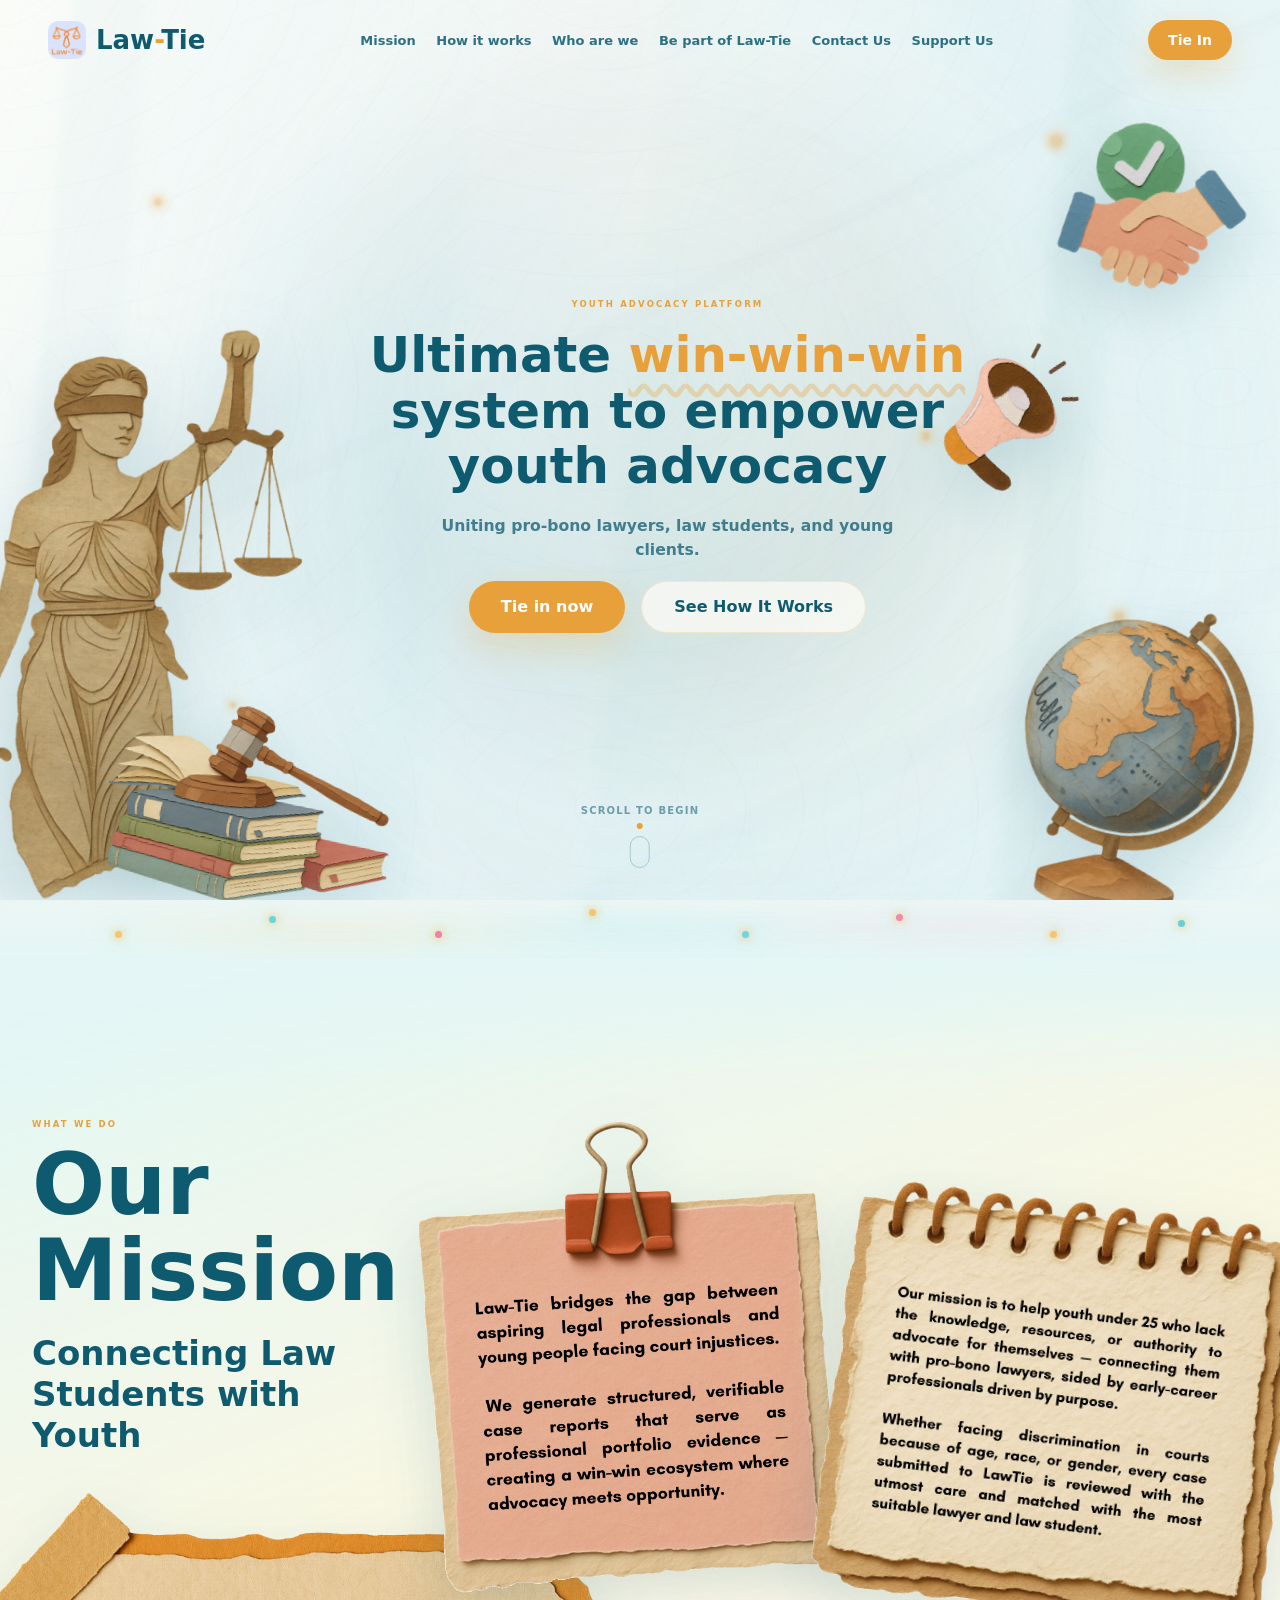
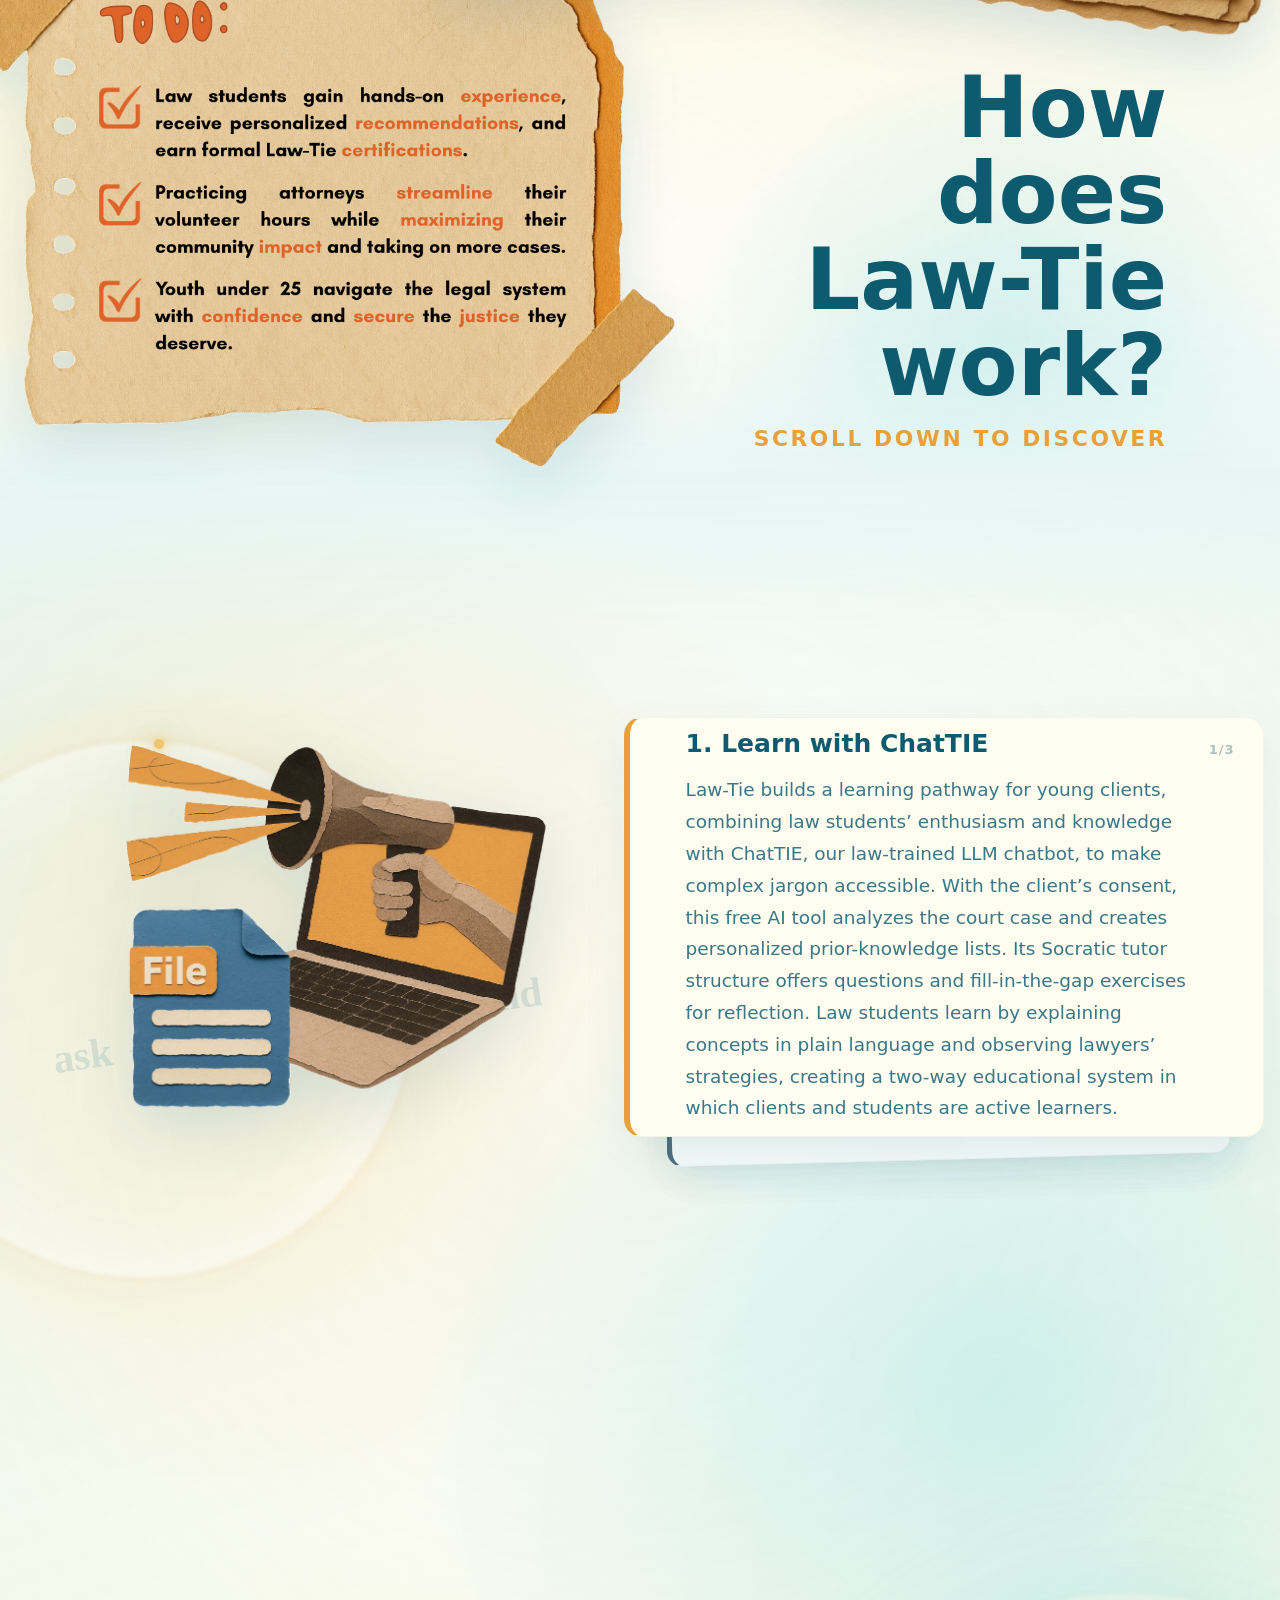
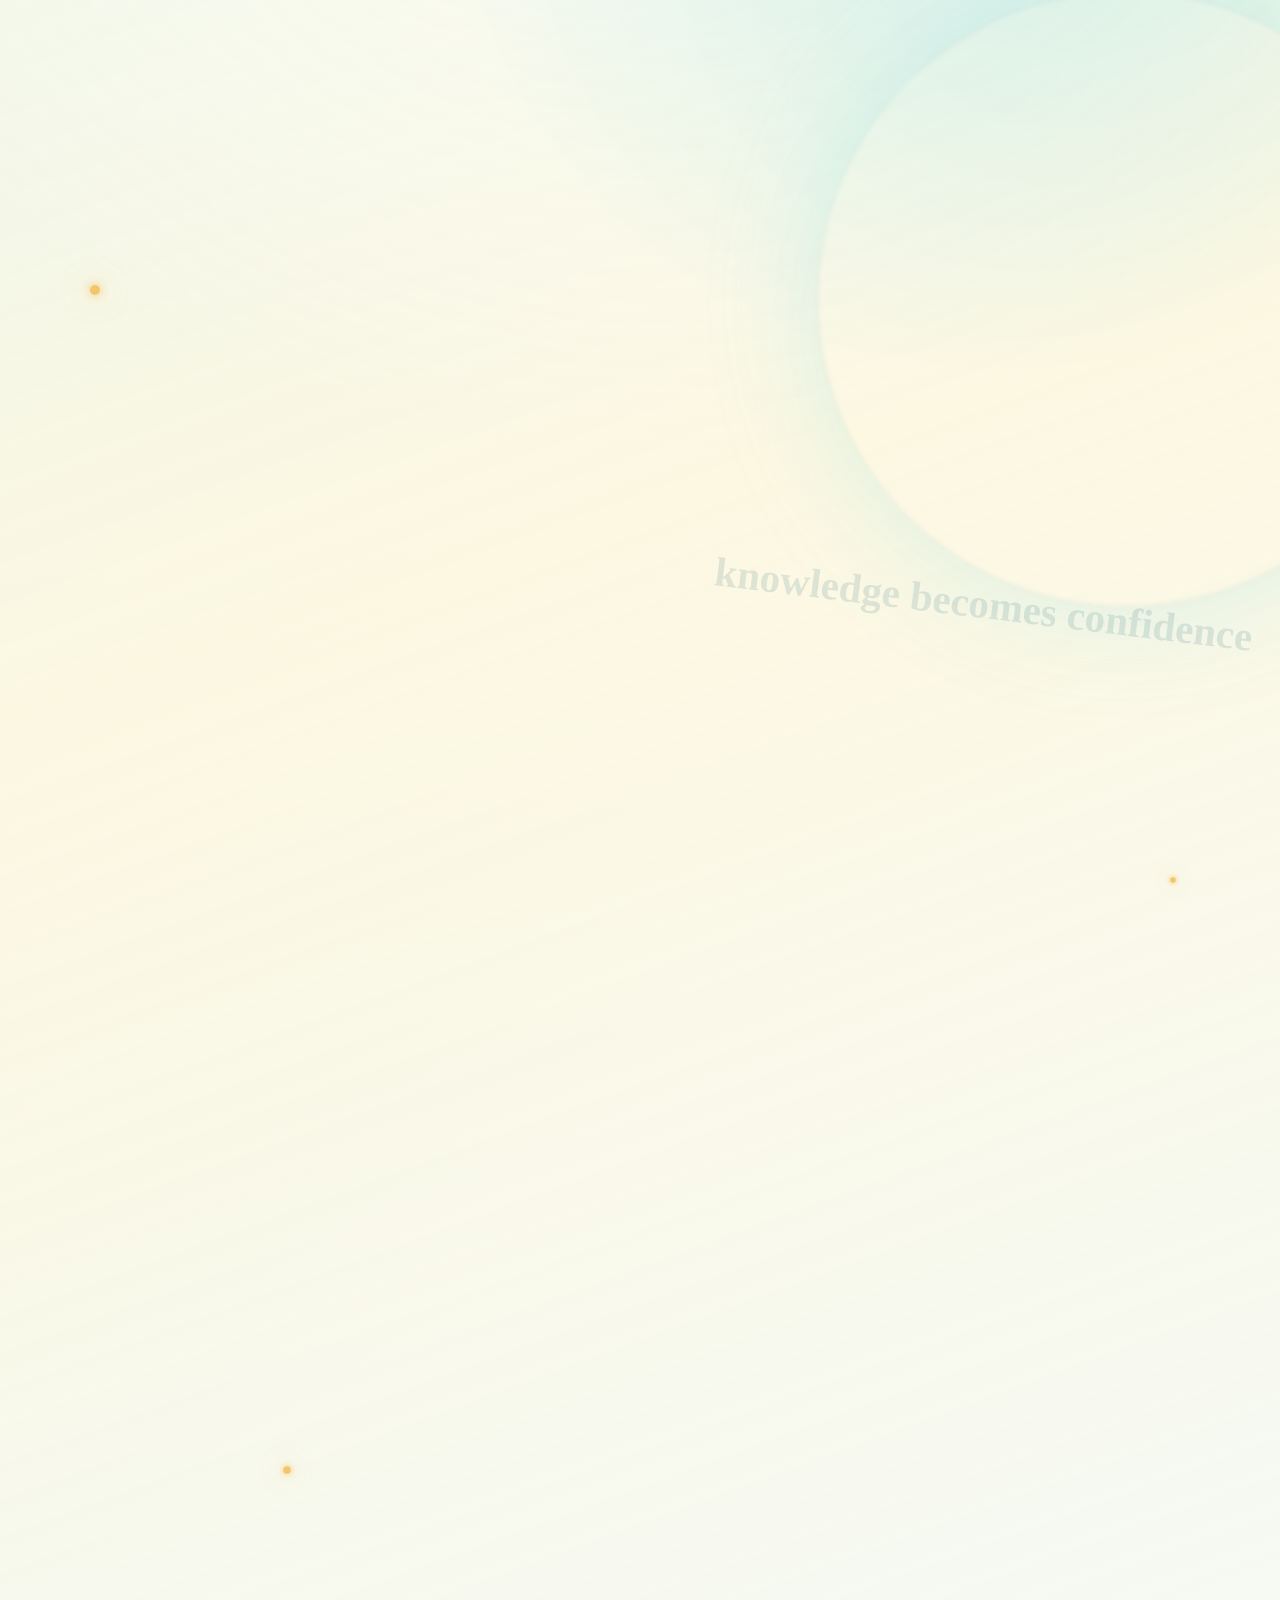
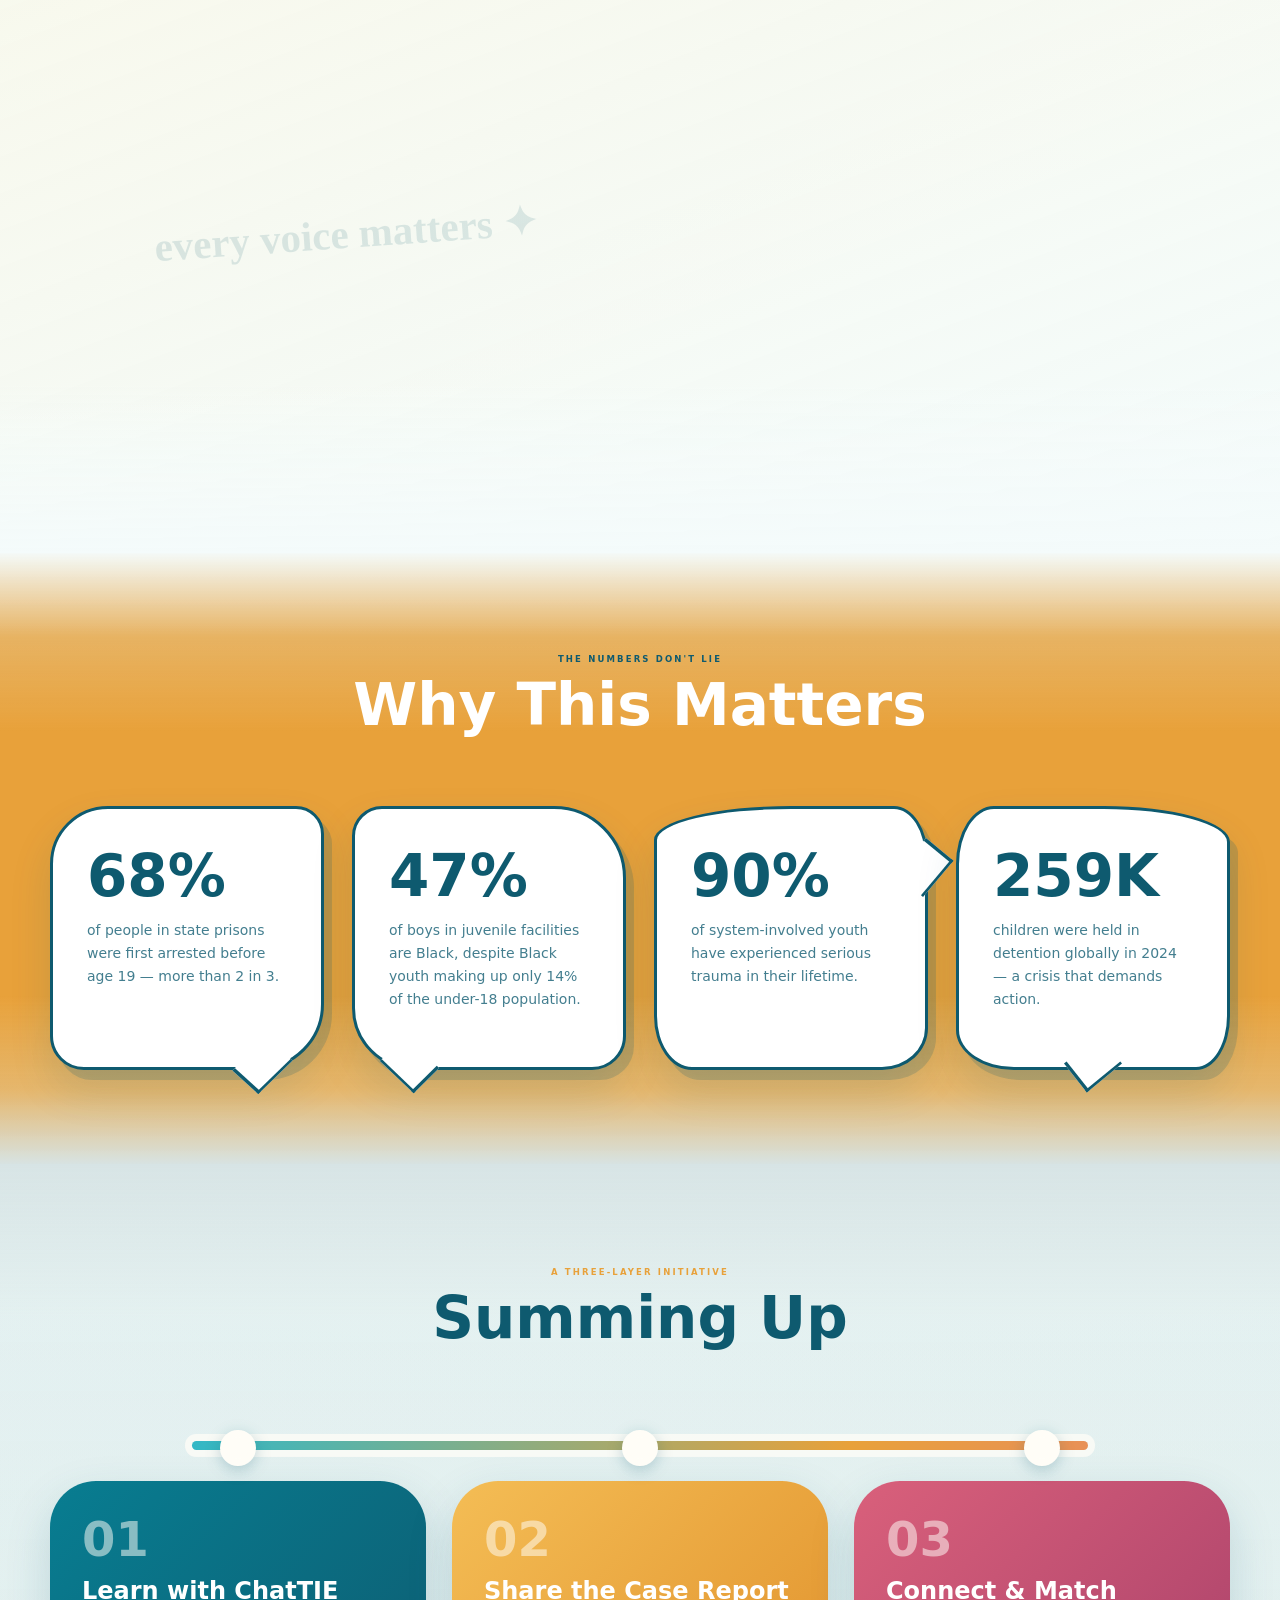
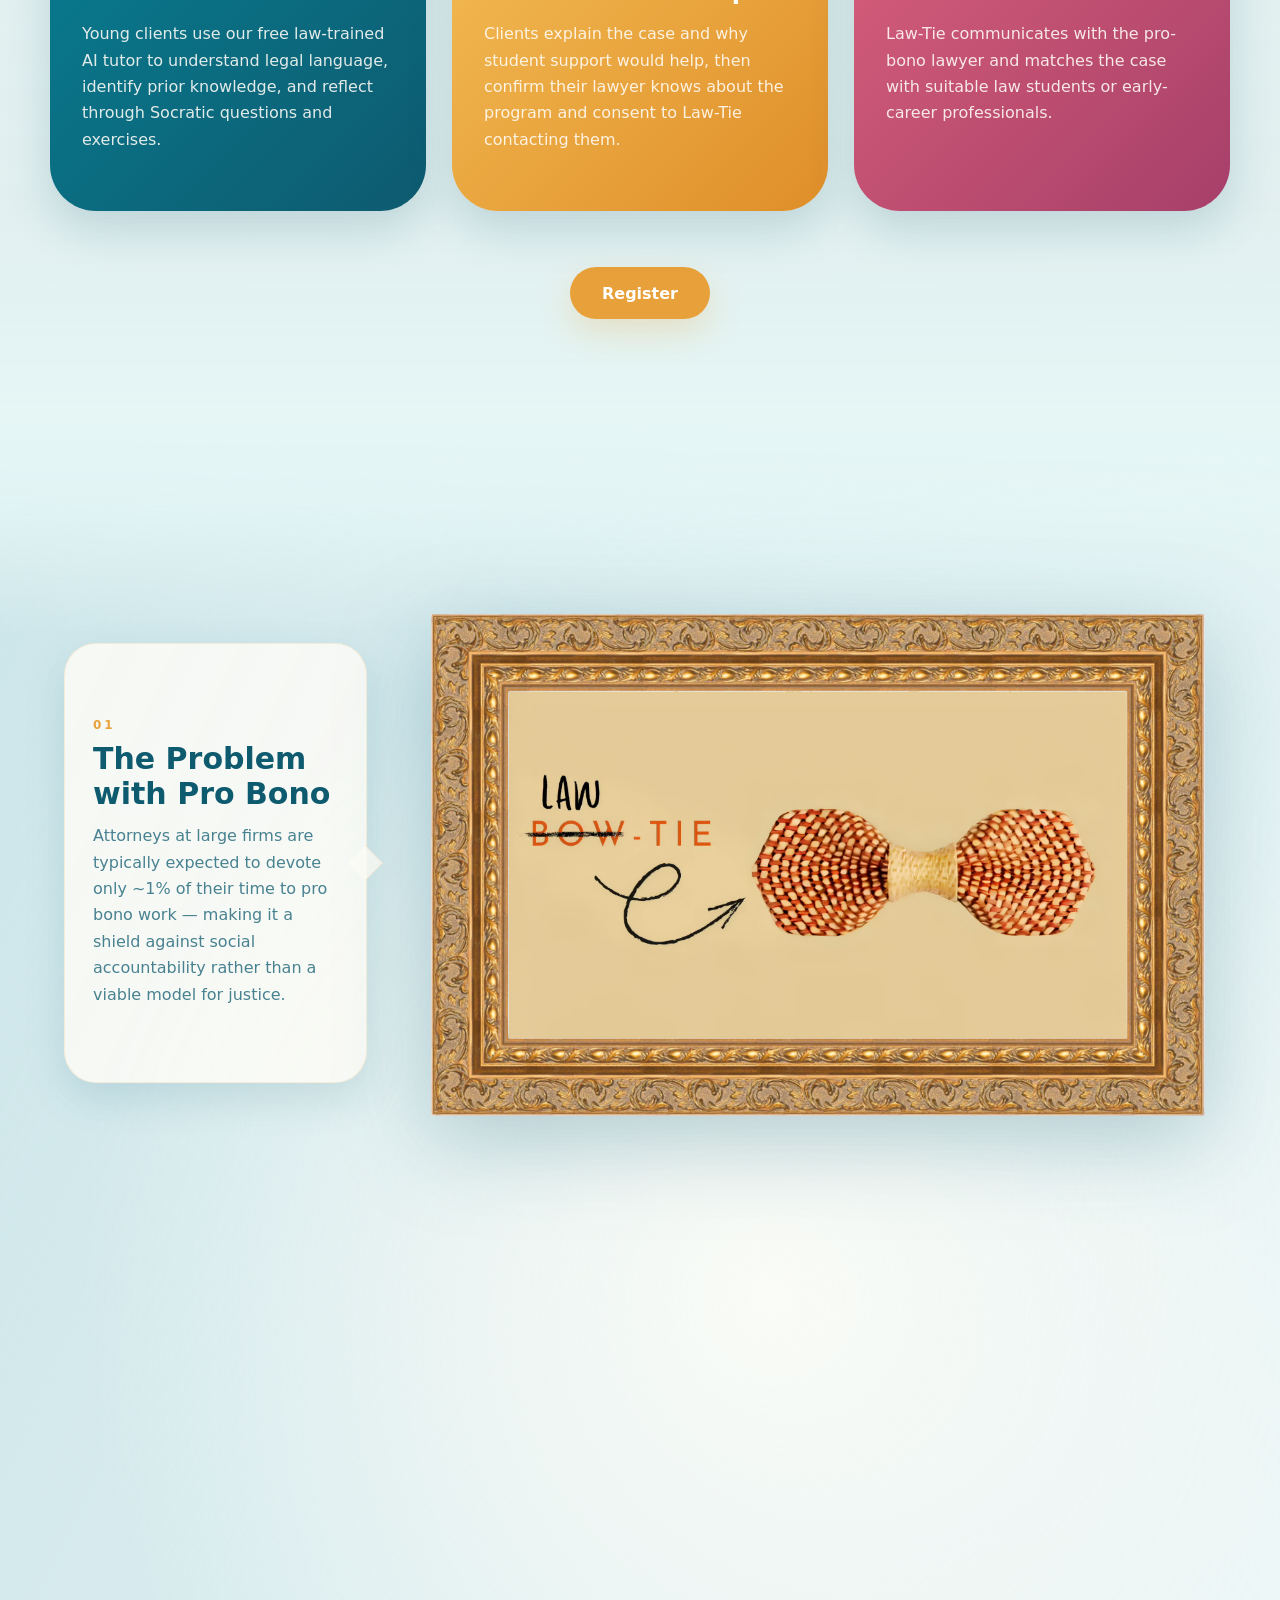
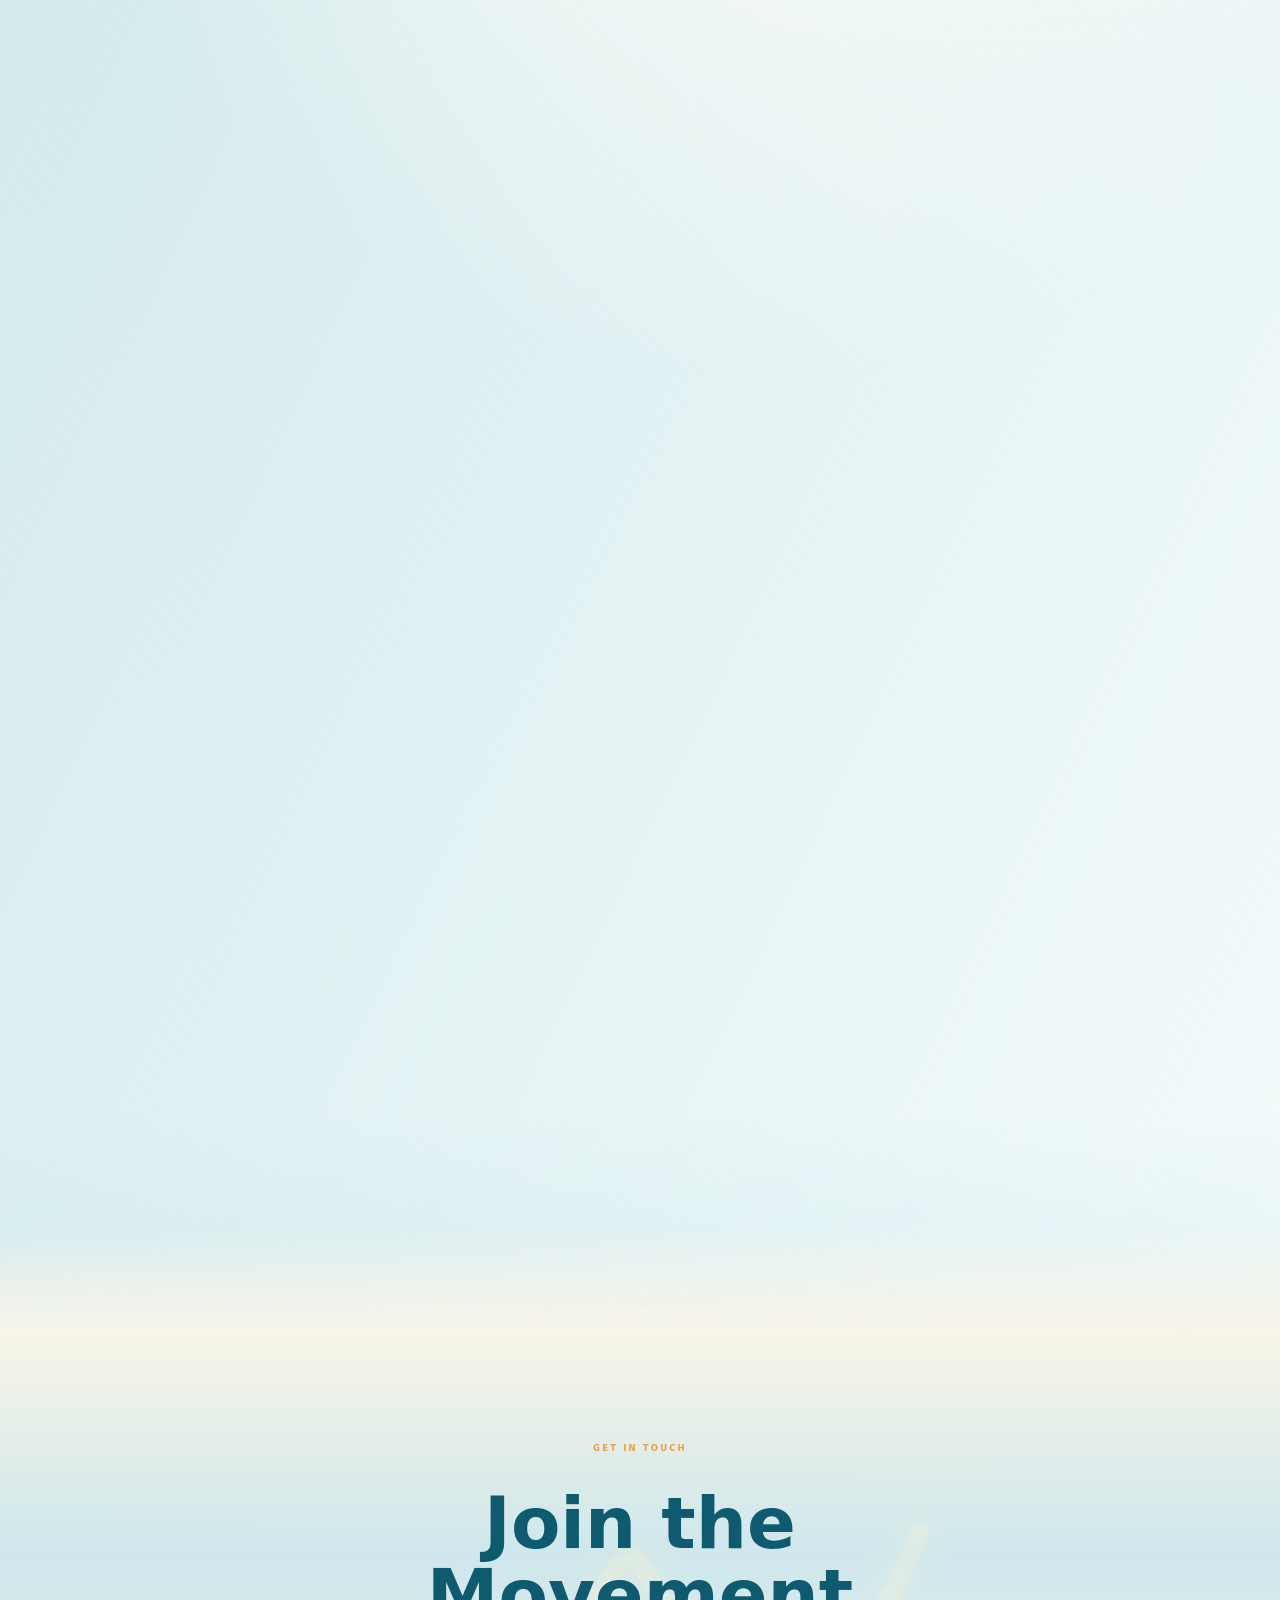
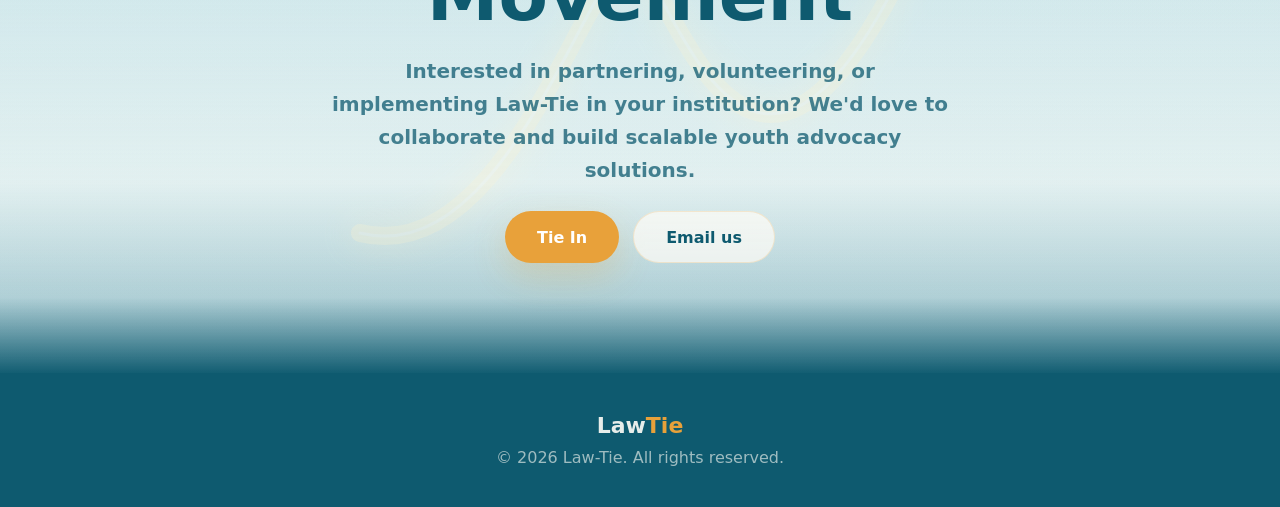
==== index.html @ e76294be "Jul 27, 2026, 8:29 PM" ====
<!doctype html>
<html lang="en">
  <head>
    <meta charset="utf-8" />
    <meta name="viewport" content="width=device-width, initial-scale=1" />
    <title>Law-Tie | Youth Legal Advocacy, Learning & Pro-Bono Support</title>
    <meta name="description" content="Law-Tie connects young people facing court injustice with pro-bono lawyers and emerging legal professionals through ChatTIE learning, structured case reports, and careful case matching." />
    <meta name="keywords" content="youth legal aid, pro-bono lawyers, law students, court injustice, legal advocacy, ChatTIE, legal education" />
    <script type="application/ld+json">
      {
        "@context": "https://schema.org",
        "@type": "NonprofitOrganization",
        "name": "Law-Tie",
        "description": "Law-Tie bridges the gap between aspiring legal professionals and young people facing court injustices. We generate structured, verifiable case reports that serve as professional portfolio evidence — creating a win-win ecosystem where advocacy meets opportunity. Our mission is to help youth under 25 who lack the knowledge, resources, or authority to advocate for themselves — connecting them with pro-bono lawyers, sided by early-career professionals driven by purpose. Whether facing discrimination in courts because of age, race, or gender, every case submitted to LawTie is reviewed with the utmost care and matched with the most suitable lawyer and law student. Law students gain hands-on experience, receive personalized recommendations, and earn formal Law-Tie certifications. Practicing attorneys streamline their volunteer hours while maximizing their community impact and taking on more cases. Youth under 25 navigate the legal system with confidence and secure the justice they deserve.",
        "email": "lawtie.org@gmail.com",
        "areaServed": "Worldwide"
      }
    </script>
    <link rel="stylesheet" href="styles.css" />
  </head>
  <body>
    <div class="cursor-bg" aria-hidden="true">
      <div class="cursor-bg__glow"></div>
      <div class="cursor-bg__focus"></div>
      <div class="cursor-bg__sheet"></div>
      <div class="cursor-bg__ribbons"></div>
      <div class="cursor-bg__engraving"></div>
      <div class="cursor-bg__threads"></div>
    </div>

    <nav class="nav" id="nav">
      <a class="brand" href="index.html#hero">
        <img src="media/law-tie-logo-with-bg.png" alt="Law-Tie logo" />
        <span>Law<span>-</span>Tie</span>
      </a>
      <div class="nav-links">
        <a href="index.html#mission">Mission</a>
        <a href="index.html#how-it-works">How it works</a>
        <a href="team.html">Who are we</a>
        <a href="be-part.html" target="_blank" rel="noopener">Be part of Law-Tie</a>
        <a href="contact.html">Contact Us</a>
        <a href="how-to-help.html">Support Us</a>
      </div>
      <a class="button button-small" href="sign-up.html">Tie In</a>
    </nav>

    <main>
      <section class="hero" id="hero">
        <svg class="hero-ribbon" viewBox="0 0 1000 1000" fill="none" aria-hidden="true">
          <path d="M -100 750 C 150 820, 320 380, 520 480 C 720 580, 810 180, 1100 250" stroke="url(#hero-ribbon-gradient)" stroke-width="28" stroke-linecap="round" filter="url(#hero-glow)" />
          <path d="M -100 750 C 150 820, 320 380, 520 480 C 720 580, 810 180, 1100 250" stroke="#fff8e7" stroke-width="3" stroke-linecap="round" />
          <defs>
            <linearGradient id="hero-ribbon-gradient" x1="0" y1="0" x2="1000" y2="1000">
              <stop offset="0%" stop-color="#fff2cc" />
              <stop offset="50%" stop-color="#ffd580" />
              <stop offset="100%" stop-color="#ff9800" />
            </linearGradient>
            <filter id="hero-glow" x="-20%" y="-20%" width="140%" height="140%">
              <feGaussianBlur stdDeviation="22" result="blur" />
              <feComposite in="SourceGraphic" in2="blur" operator="over" />
            </filter>
          </defs>
        </svg>

        <div class="spark spark-1"></div>
        <div class="spark spark-2"></div>
        <div class="spark spark-3"></div>
        <div class="spark spark-4"></div>
        <div class="spark spark-5"></div>

        <img class="hero-statue" src="media/lady-justice.png" alt="Lady Justice illustration" />
        <div class="hero-side-items" aria-hidden="true">
          <img class="hero-side-item hero-side-item--handshake" src="media/hero-handshake.png" alt="" />
          <img class="hero-side-item hero-side-item--globe" src="media/hero-globe.png" alt="" />
          <img class="hero-side-item hero-side-item--megaphone" src="media/hero-megaphone-uploaded-transparent.png" alt="" />
          <img class="hero-side-item hero-side-item--books" src="media/hero-books.png" alt="" />
        </div>

        <div class="hero-stage reveal">
          <div class="hero-content">
            <div class="hero-logo">
              <span>Youth Advocacy Platform</span>
            </div>
            <h1><span class="hero-first-line">Ultimate <strong>win-win-win</strong></span> system to empower youth advocacy</h1>
            <p>Uniting pro-bono lawyers, law students, and young clients.</p>
            <div class="hero-actions">
              <a class="button" href="sign-up.html">Tie in now</a>
              <a class="button button-light" href="#mission">See How It Works</a>
            </div>
          </div>
        </div>

        <a class="scroll-cue" href="#mission">
          <span>Scroll to Begin</span>
          <i></i>
          <b></b>
        </a>
      </section>

      <div class="hero-mission-divider" aria-hidden="true">
        <i></i><i></i><i></i><i></i><i></i><i></i><i></i><i></i>
      </div>

      <section class="mission" id="mission">
        <div class="mission-copy reveal">
          <span class="eyebrow">What We Do</span>
          <h2>Our Mission</h2>
          <h3>Connecting Law Students with Youth</h3>
          <img class="mission-todo-note" src="media/mission-todo-note.png" alt="Law students gain hands-on experience and certifications, attorneys streamline volunteer hours, and youth under 25 navigate the legal system with confidence." />
          <div class="work-intro reveal" id="how-it-works">
            <h2>How does Law-Tie work?</h2>
            <p>Scroll down to discover</p>
          </div>
        </div>
        <div class="mission-notes reveal">
          <img src="media/mission-postit.png" alt="Law-Tie bridges the gap between aspiring legal professionals and young people facing court injustices." />
          <div class="mission-note mission-note--notebook">
            <img src="media/mission-notebook.png" alt="Our mission is to help youth under 25 who lack legal resources connect with pro-bono lawyers and early-career professionals." />
            <p class="notebook-selectable-text">Our mission is to help youth under 25 who lack the knowledge, resources, or authority to advocate for themselves — connecting them with pro-bono lawyers, sided by early-career professionals driven by purpose.

Whether facing discrimination in courts because of age, race, or gender, every case submitted to LawTie is reviewed with the utmost care and matched with the most suitable lawyer and law student.</p>
          </div>
        </div>
      </section>

      <section class="work-copy" aria-label="How Law-Tie works">
        <div class="work-magic" aria-hidden="true"><i></i><i></i><i></i><i></i><i></i></div>
        <div class="background-scribbles background-scribbles--work" aria-hidden="true"><span>ask → reflect → understand</span><span>knowledge becomes confidence</span><span>every voice matters ✦</span></div>
        <div class="stack-cards-container">
           <!-- SVG background -->
           <div class="s__rays">
              <a-rays data-angle="90" data-velocity="1" class="">
                 <svg class="a__scene" width="395px" height="3118px">
                    <g class="">
                       <path stroke="#00F8F1" d="M 1,0 L 1,51 M 1,175 L 1,199 M 1,237 L 1,252 M 1,298 L 1,325 M 1,382 L 1,406 M 1,507 L 1,530 M 1,607 L 1,655 M 1,770 L 1,776 M 1,869 L 1,920 M 1,1042 L 1,1075 M 1,1278 L 1,1285 M 1,1316 L 1,1360 M 1,1459 L 1,1501 M 1,1606 L 1,1615 M 1,1647 L 1,1657 M 1,1685 L 1,1736 M 1,1889 L 1,1897 M 1,2105 L 1,2120 M 1,2266 L 1,2280 M 1,2420 L 1,2452 M 1,2645 L 1,2659 M 1,2705 L 1,2729 M 1,2940 L 1,2943 M 1,3112 L 1,3118 M 1,3118 L 1,3169 M 1,3293 L 1,3317 M 1,3355 L 1,3370 M 1,3416 L 1,3443 M 1,3500 L 1,3524 M 1,3625 L 1,3648 M 1,3725 L 1,3773 M 1,3888 L 1,3894 M 1,3987 L 1,4038 M 1,4160 L 1,4193 M 1,4396 L 1,4403 M 1,4434 L 1,4478 M 1,4577 L 1,4619 M 1,4724 L 1,4733 M 1,4765 L 1,4775 M 1,4803 L 1,4854 M 1,5007 L 1,5015 M 1,5223 L 1,5238 M 1,5384 L 1,5398 M 1,5538 L 1,5570 M 1,5763 L 1,5777 M 1,5823 L 1,5847 M 1,6058 L 1,6061 M 1,6230 L 1,6236 M 1, 3118 z" style="--duration: 85.67743941235354s;"></path>
                       <path stroke="#FFBD1E" d="M 16,0 L 16,34 M 16,95 L 16,127 M 16,355 L 16,361 M 16,390 L 16,433 M 16,521 L 16,526 M 16,679 L 16,697 M 16,909 L 16,919 M 16,1020 L 16,1025 M 16,1052 L 16,1077 M 16,1309 L 16,1353 M 16,1432 L 16,1468 M 16,1655 L 16,1690 M 16,1783 L 16,1821 M 16,2015 L 16,2030 M 16,2109 L 16,2159 M 16,2298 L 16,2333 M 16,2410 L 16,2460 M 16,2624 L 16,2663 M 16,2821 L 16,2830 M 16,3050 L 16,3094 M 16,3118 L 16,3152 M 16,3213 L 16,3245 M 16,3473 L 16,3479 M 16,3508 L 16,3551 M 16,3639 L 16,3644 M 16,3797 L 16,3815 M 16,4027 L 16,4037 M 16,4138 L 16,4143 M 16,4170 L 16,4195 M 16,4427 L 16,4471 M 16,4550 L 16,4586 M 16,4773 L 16,4808 M 16,4901 L 16,4939 M 16,5133 L 16,5148 M 16,5227 L 16,5277 M 16,5416 L 16,5451 M 16,5528 L 16,5578 M 16,5742 L 16,5781 M 16,5939 L 16,5948 M 16,6168 L 16,6212 M 16, 3118 z" style="--duration: 64.34628364811667s;"></path>
                       <path stroke="#FE848F" d="M 31,0 L 31,32 M 31,198 L 31,248 M 31,470 L 31,475 M 31,701 L 31,722 M 31,835 L 31,877 M 31,919 L 31,953 M 31,1008 L 31,1023 M 31,1181 L 31,1192 M 31,1403 L 31,1427 M 31,1615 L 31,1631 M 31,1734 L 31,1748 M 31,1893 L 31,1930 M 31,2075 L 31,2127 M 31,2226 L 31,2265 M 31,2451 L 31,2504 M 31,2671 L 31,2718 M 31,2753 L 31,2767 M 31,2952 L 31,2958 M 31,3118 L 31,3150 M 31,3316 L 31,3366 M 31,3588 L 31,3593 M 31,3819 L 31,3840 M 31,3953 L 31,3995 M 31,4037 L 31,4071 M 31,4126 L 31,4141 M 31,4299 L 31,4310 M 31,4521 L 31,4545 M 31,4733 L 31,4749 M 31,4852 L 31,4866 M 31,5011 L 31,5048 M 31,5193 L 31,5245 M 31,5344 L 31,5383 M 31,5569 L 31,5622 M 31,5789 L 31,5836 M 31,5871 L 31,5885 M 31,6070 L 31,6076 M 31, 3118 z" style="--duration: 58.30194629595387s;"></path>
                    </g>
                 </svg>
              </a-rays>
           </div>
           <div class="stack-visuals" aria-hidden="true">
              <img class="stack-visual" src="media/card-visual-1.png" alt="" />
              <img class="stack-visual" src="media/card-visual-2.png" alt="" />
              <img class="stack-visual" src="media/card-visual-3.png" alt="" />
           </div>
           <div class="stack-cards">
              <div class="stack-cards__item">
                 <div class="inner">
                    <h3>3. Lawyer Communication & Student Matching</h3>
                    <p>With the client’s consent, Law-Tie communicates directly with their pro-bono lawyer. We clarify the support the case needs, then match suitable law students or early-career professionals according to their knowledge, interests, language, and jurisdiction. The lawyer remains responsible for the case while the matched participant contributes research, accessible explanations, and structured case documentation.</p>
                    <div class="counter">3/3</div>
                 </div>
                 <div class="shadow"></div>
              </div>
              <div class="stack-cards__item">
                 <div class="inner">
                    <h3>2. Client Case Report & Consent</h3>
                    <p>A young person who already has a pro-bono lawyer can submit a detailed report explaining the case, the problems they are experiencing, and why support from an external law student or early-career professional could help. Before submitting, the client confirms that they have discussed Law-Tie with their lawyer and gives Law-Tie consent to contact that lawyer.</p>
                    <div class="counter">2/3</div>
                 </div>
                 <div class="shadow"></div>
              </div>
              <div class="stack-cards__item">
                 <div class="inner">
                    <h3>1. Learn with ChatTIE</h3>
                    <p>Law-Tie builds a learning pathway for young clients, combining law students’ enthusiasm and knowledge with ChatTIE, our law-trained LLM chatbot, to make complex jargon accessible. With the client’s consent, this free AI tool analyzes the court case and creates personalized prior-knowledge lists. Its Socratic tutor structure offers questions and fill-in-the-gap exercises for reflection. Law students learn by explaining concepts in plain language and observing lawyers’ strategies, creating a two-way educational system in which clients and students are active learners.</p>
                    <div class="counter">1/3</div>
                 </div>
                 <div class="shadow"></div>
              </div>
           </div>
        </div>
      </section>

      <section class="impact" id="impact">
        <div class="section-title reveal">
          <span class="eyebrow">The Numbers Don't Lie</span>
          <h2>Why This Matters</h2>
        </div>
        <div class="stats">
          <article class="stat reveal"><strong>68%</strong><p>of people in state prisons were first arrested before age 19 — more than 2 in 3.</p></article>
          <article class="stat reveal"><strong>47%</strong><p>of boys in juvenile facilities are Black, despite Black youth making up only 14% of the under-18 population.</p></article>
          <article class="stat reveal"><strong>90%</strong><p>of system-involved youth have experienced serious trauma in their lifetime.</p></article>
          <article class="stat reveal"><strong>259K</strong><p>children were held in detention globally in 2024 — a crisis that demands action.</p></article>
        </div>
      </section>

      <section class="process" id="summing-up">
        <div class="section-title reveal">
          <span class="eyebrow">A three-layer initiative</span>
          <h2>Summing Up</h2>
        </div>
        <div class="steps">
          <article class="step reveal">
            <span>01</span>
            <h3>Learn with ChatTIE</h3>
            <p>Young clients use our free law-trained AI tutor to understand legal language, identify prior knowledge, and reflect through Socratic questions and exercises.</p>
          </article>
          <article class="step reveal">
            <span>02</span>
            <h3>Share the Case Report</h3>
            <p>Clients explain the case and why student support would help, then confirm their lawyer knows about the program and consent to Law-Tie contacting them.</p>
          </article>
          <article class="step reveal">
            <span>03</span>
            <h3>Connect & Match</h3>
            <p>Law-Tie communicates with the pro-bono lawyer and matches the case with suitable law students or early-career professionals.</p>
          </article>
        </div>
        <a class="button process-button" href="be-part.html">Register</a>
      </section>

      <section class="animation-showcase" id="animation" aria-label="Law-Tie animation">
        <div class="scrolly-sticky">
          <div class="story-bubbles">
            <article class="story-bubble active">
              <span>01</span>
              <h3>The Problem with Pro Bono</h3>
              <p>Attorneys at large firms are typically expected to devote only ~1% of their time to pro bono work — making it a shield against social accountability rather than a viable model for justice.</p>
            </article>
            <article class="story-bubble">
              <span>02</span>
              <h3>A Better Model</h3>
              <p>LawTie pairs pro-bono lawyers who genuinely want to help with law students and passionate individuals who hold verifiable, evidence-based legal knowledge.</p>
            </article>
            <article class="story-bubble">
              <span>03</span>
              <h3>More Than Legal Help</h3>
              <p>Because law students are closer in age to the youth we serve, they bring not only legal support but also emotional understanding and peer-level advice.</p>
            </article>
            <article class="story-bubble">
              <span>04</span>
              <h3>Building Careers</h3>
              <p>Law students earn an official LawTie record — shareable on LinkedIn or submitted to employers — documenting their real-world impact.</p>
            </article>
          </div>

          <div class="frame-wrap">
            <div class="frame-inner">
              <img id="frame-image" src="media/frames/Law-Tie Landing Page_0001.jpg" alt="" />
            </div>
            <img class="gold-frame" src="media/gold-scroll-frame.png" alt="" />
          </div>
        </div>
      </section>

      <section class="join" id="join">
        <svg class="join-ribbon" viewBox="0 0 800 600" fill="none" aria-hidden="true">
          <path d="M 120 480 C 280 520, 360 160, 400 210 C 440 260, 520 540, 680 180" stroke="url(#join-ribbon-gradient)" stroke-width="18" stroke-linecap="round" filter="url(#join-glow)" />
          <path d="M 120 480 C 280 520, 360 160, 400 210 C 440 260, 520 540, 680 180" stroke="#fff8e7" stroke-width="3" stroke-linecap="round" />
          <defs>
            <linearGradient id="join-ribbon-gradient" x1="0" y1="0" x2="800" y2="600">
              <stop offset="0%" stop-color="#fff2cc" />
              <stop offset="50%" stop-color="#ffd580" />
              <stop offset="100%" stop-color="#ff9800" />
            </linearGradient>
            <filter id="join-glow" x="-20%" y="-20%" width="140%" height="140%">
              <feGaussianBlur stdDeviation="16" result="blur" />
              <feComposite in="SourceGraphic" in2="blur" operator="over" />
            </filter>
          </defs>
        </svg>
        <div class="join-copy reveal">
          <span class="eyebrow">Get In Touch</span>
          <h2>Join the Movement</h2>
          <p>Interested in partnering, volunteering, or implementing Law-Tie in your institution? We'd love to collaborate and build scalable youth advocacy solutions.</p>
          <div class="join-actions"><a class="button" href="sign-up.html">Tie In</a><a class="button button-light" href="mailto:lawtie.org@gmail.com">Email us</a></div>
        </div>
      </section>

    </main>

    <footer>
      <strong>Law<span>Tie</span></strong>
      <p>© 2026 Law-Tie. All rights reserved.</p>
    </footer>

    <script src="script.js"></script>
  </body>
</html>
---- styles.css ----
:root {
  --background: #f4fbfb;
  --parchment: #d9eeee;
  --ink: #0e5a6f;
  --orange: #e8a13a;
  --gold: #f4c66c;
  --cream: #fffdf7;
  --sky: #b9dde5;
  --background-rgb: 244, 251, 251;
  --parchment-rgb: 217, 238, 238;
  --ink-rgb: 14, 90, 111;
  --orange-rgb: 232, 161, 58;
  --gold-rgb: 244, 198, 108;
  --cream-rgb: 255, 253, 247;
  --sky-rgb: 185, 221, 229;
}

* {
  box-sizing: border-box;
}

html {
  scroll-behavior: smooth;
  overflow-x: hidden;
}

body {
  margin: 0;
  font-family: "Glacial Indifference", "Avenir Next", Avenir, Montserrat, ui-sans-serif, system-ui, -apple-system, BlinkMacSystemFont, "Segoe UI", sans-serif;
  color: var(--ink);
  background-color: var(--background);
  background-image:
    radial-gradient(circle at 50% 25%, rgba(var(--cream-rgb), 0.88) 0%, rgba(var(--sky-rgb), 0.52) 60%),
    radial-gradient(circle at 10% 80%, rgba(var(--ink-rgb), 0.045) 0%, transparent 42%),
    radial-gradient(circle at 90% 75%, rgba(var(--gold-rgb), 0.055) 0%, transparent 45%);
  overflow-x: hidden;
  user-select: text;
}

a {
  color: inherit;
  text-decoration: none;
}

img {
  display: block;
  max-width: 100%;
  user-select: none;
}

h1,
h2,
h3,
p,
small,
strong,
.eyebrow,
.hero-logo span,
.brand span,
.nav-links a,
footer {
  user-select: text;
}

h1,
h2,
h3,
p,
small,
strong,
.eyebrow,
.hero-logo span {
  cursor: text;
}

.cursor-bg {
  position: fixed;
  inset: 0;
  z-index: 0;
  overflow: hidden;
  pointer-events: none;
  background:
    radial-gradient(circle at 50% 20%, rgba(var(--cream-rgb), 0.94), transparent 42%),
    linear-gradient(115deg, rgba(var(--cream-rgb), 0.62), rgba(var(--sky-rgb), 0.3) 42%, rgba(var(--parchment-rgb), 0.34)),
    var(--background);
}

.cursor-bg > div {
  position: absolute;
  inset: -12%;
  will-change: transform, background-position;
}

.cursor-bg__glow {
  inset: -20%;
  opacity: 0.7;
  background:
    radial-gradient(circle at 50% 45%, rgba(var(--sky-rgb), 0.48) 0, rgba(var(--sky-rgb), 0.32) 13%, rgba(var(--ink-rgb), 0.055) 26%, rgba(var(--cream-rgb), 0.1) 42%, transparent 64%),
    radial-gradient(circle at 58% 55%, rgba(var(--orange-rgb), 0.11) 0, rgba(var(--sky-rgb), 0.18) 34%, transparent 58%),
    radial-gradient(circle at 50% 55%, rgba(var(--ink-rgb), 0.055) 0, transparent 46%);
}

.cursor-bg__focus {
  display: none;
}

.cursor-bg__sheet {
  opacity: 0.32;
  background-image:
    repeating-linear-gradient(112deg, rgba(var(--ink-rgb), 0.035) 0 1px, transparent 1px 30px),
    repeating-linear-gradient(22deg, rgba(var(--sky-rgb), 0.12) 0 1px, transparent 1px 42px);
  background-size: 160px 160px, 220px 220px;
  animation: parchment-drift 22s linear infinite;
}

.cursor-bg__ribbons {
  opacity: 0.46;
  transform: rotate(-5deg);
  background: linear-gradient(100deg, transparent 0 13%, rgba(var(--sky-rgb), 0.16) 13.5% 16.5%, transparent 17.5% 32%, rgba(var(--cream-rgb), 0.26) 34% 41%, transparent 42.5% 61%, rgba(var(--ink-rgb), 0.055) 62% 63.5%, transparent 65%);
  background-size: 120% 100%;
  filter: blur(1.2px);
  animation: ribbon-drift 18s ease-in-out infinite alternate;
}

.cursor-bg__engraving {
  opacity: 0.2;
  background-image:
    repeating-radial-gradient(ellipse at 22% 18%, transparent 0 26px, rgba(var(--ink-rgb), 0.065) 27px 28px, transparent 29px 58px),
    repeating-radial-gradient(ellipse at 82% 78%, transparent 0 34px, rgba(var(--sky-rgb), 0.16) 35px 36px, transparent 37px 74px);
  background-size: 620px 420px, 760px 520px;
}

.cursor-bg__threads {
  opacity: 0.28;
  background: linear-gradient(155deg, transparent 0 28%, rgba(var(--ink-rgb), 0.035) 28.2% 28.7%, transparent 29% 48%, rgba(var(--sky-rgb), 0.16) 48.2% 49.1%, transparent 49.5% 72%, rgba(var(--cream-rgb), 0.22) 72.2% 73.5%, transparent 74%);
  background-size: 150% 150%;
  animation: thread-drift 26s linear infinite;
}

.nav {
  position: fixed;
  inset: 0 0 auto;
  z-index: 50;
  display: flex;
  align-items: center;
  justify-content: space-between;
  gap: 24px;
  padding: 20px clamp(16px, 4vw, 48px);
  color: var(--ink);
  transition: padding 0.25s ease, background 0.25s ease, color 0.25s ease, box-shadow 0.25s ease;
}

.nav.scrolled {
  padding-block: 12px;
  color: var(--cream);
  background: rgba(var(--ink-rgb), 0.94);
  border-bottom: 1px solid rgba(var(--gold-rgb), 0.2);
  box-shadow: 0 14px 36px rgba(var(--ink-rgb), 0.18);
}

.brand,
.nav-links {
  display: flex;
  align-items: center;
}

.brand {
  gap: 10px;
  font-size: clamp(20px, 3vw, 26px);
  font-weight: 800;
}

.brand img {
  width: 38px;
  height: 38px;
  border-radius: 10px;
}

.brand span span,
footer span {
  color: var(--orange);
}

.nav-links {
  gap: clamp(12px, 1.6vw, 22px);
  font-size: 13px;
  font-weight: 700;
  opacity: 0.86;
}

.nav-links a:hover {
  color: var(--orange);
}

.button {
  display: inline-flex;
  align-items: center;
  justify-content: center;
  min-height: 52px;
  padding: 0 32px;
  border-radius: 999px;
  color: #fff;
  background: var(--orange);
  font-weight: 800;
  box-shadow: 0 14px 34px rgba(var(--orange-rgb), 0.24);
  transition: transform 0.2s ease, background 0.2s ease;
}

.page-main {
  position: relative;
  isolation: isolate;
  min-height: calc(100vh - 140px);
  padding-top: 96px;
  overflow: hidden;
}

.page-main::before,
.page-main::after {
  content: "";
  position: fixed;
  z-index: -1;
  width: clamp(230px, 32vw, 520px);
  aspect-ratio: 1;
  border: 1px solid rgba(var(--ink-rgb), 0.12);
  border-radius: 41% 59% 57% 43% / 45% 42% 58% 55%;
  pointer-events: none;
}

.page-main::before {
  top: 13%;
  right: -11%;
  background: radial-gradient(circle at 35% 30%, rgba(var(--cream-rgb), 0.72), rgba(var(--sky-rgb), 0.22) 62%, transparent 63%);
  animation: subpage-orbit 18s ease-in-out infinite alternate;
}

.page-main::after {
  bottom: -24%;
  left: -13%;
  background: radial-gradient(circle at 62% 40%, rgba(var(--gold-rgb), 0.24), rgba(var(--orange-rgb), 0.06) 62%, transparent 63%);
  animation: subpage-orbit 23s ease-in-out infinite alternate-reverse;
}

.page-section {
  position: relative;
  min-height: calc(100vh - 96px);
}

.button:hover {
  transform: translateY(-2px);
  background: #f09000;
}

.button-light {
  color: var(--ink);
  background: rgba(var(--cream-rgb), 0.7);
  border: 1px solid rgba(var(--orange-rgb), 0.2);
  box-shadow: none;
}

.button-small {
  min-height: 40px;
  padding-inline: 20px;
  font-size: 14px;
}

main,
footer {
  position: relative;
  z-index: 10;
}

.hero {
  position: relative;
  min-height: 100vh;
  display: grid;
  place-items: center;
  padding: 120px 20px 88px;
  overflow: hidden;
  text-align: center;
}

.hero-ribbon {
  position: absolute;
  width: 130%;
  height: 130%;
  display: none;
  opacity: 0;
  pointer-events: none;
}

.spark {
  position: absolute;
  border-radius: 999px;
  background: rgba(var(--orange-rgb), 0.4);
  filter: blur(1.5px);
  box-shadow: 0 0 12px var(--orange);
  animation: sparkle 4s ease-in-out infinite;
}

.spark-1 { top: 22%; left: 12%; width: 8px; height: 8px; animation-delay: 0.1s; }
.spark-2 { top: 15%; left: 82%; width: 12px; height: 12px; animation-delay: 0.7s; }
.spark-3 { top: 68%; left: 87%; width: 10px; height: 10px; animation-delay: 0.4s; }
.spark-4 { top: 78%; left: 18%; width: 6px; height: 6px; animation-delay: 1s; }
.spark-5 { top: 48%; left: 72%; width: 8px; height: 8px; animation-delay: 1.3s; }

.hero-stage {
  position: relative;
  z-index: 2;
  width: min(900px, 100%);
  display: grid;
  place-items: center;
}

.hero-statue {
  position: absolute;
  left: -3.6vw;
  bottom: -2vh;
  z-index: 4;
  width: auto;
  height: 47.222vw;
  object-fit: contain;
  pointer-events: none;
  filter: drop-shadow(0 24px 36px rgba(var(--ink-rgb), 0.18));
  animation: statue-slide-in 1.05s cubic-bezier(0.18, 0.86, 0.28, 1) both;
}

.hero-side-items {
  position: absolute;
  inset: 0;
  z-index: 5;
  pointer-events: none;
}

.hero-side-item {
  position: absolute;
  right: -3.222vw;
  width: 12.778vw;
  height: auto;
  filter: drop-shadow(0 20px 28px rgba(var(--ink-rgb), 0.16));
  opacity: 0;
  animation: side-item-pop 0.95s cubic-bezier(0.18, 0.86, 0.28, 1) both;
}

.hero-side-item--handshake {
  top: 12%;
  right: 1vw;
  width: 17.778vw;
  --item-rotate: -9deg;
  animation-delay: 0.18s;
}

.hero-side-item--globe {
  bottom: -7%;
  right: -1.111vw;
  width: 23.889vw;
  --item-rotate: 10deg;
  animation-delay: 0.3s;
}

.hero-side-item--megaphone {
  top: 37%;
  right: 14vw;
  width: 14vw;
  --item-rotate: -13deg;
  animation-delay: 0.42s;
}

.hero-side-item--books {
  bottom: -1%;
  left: 8.333vw;
  width: 23.889vw;
  --item-rotate: 6deg;
  animation-name: side-item-pop-left;
  animation-delay: 0.54s;
}

.hero-content {
  position: relative;
  width: 42.222vw;
  max-width: none;
  display: grid;
  justify-items: center;
  gap: 1.444vw;
  text-align: center;
}

.hero-logo {
  display: grid;
  justify-items: center;
  gap: 0.667vw;
  animation: float 4.5s ease-in-out infinite;
}

.hero-logo img {
  width: 5.778vw;
  height: 5.778vw;
  object-fit: contain;
  border-radius: 999px;
  border: 1px solid rgba(var(--orange-rgb), 0.2);
  background: rgba(var(--cream-rgb), 0.7);
  box-shadow: 0 14px 34px rgba(var(--orange-rgb), 0.18);
}

.hero-logo span,
.eyebrow {
  color: var(--orange);
  font-size: 0.667vw;
  text-transform: uppercase;
  letter-spacing: 0.25em;
  font-weight: 900;
}

.hero h1 {
  max-width: none;
  margin: 0;
  font-size: 3.889vw;
  line-height: 1.12;
  letter-spacing: 0;
}

.hero h1 .hero-first-line {
  color: inherit;
  white-space: nowrap;
  text-decoration: none;
}

.hero h1 .hero-first-line strong {
  color: var(--orange);
  text-decoration: underline wavy rgba(var(--orange-rgb), 0.32);
  text-underline-offset: 12px;
}

.hero p {
  max-width: 36.667vw;
  margin: 0;
  color: rgba(var(--ink-rgb), 0.75);
  font-size: 1.222vw;
  font-weight: 700;
  line-height: 1.55;
}

.hero-actions {
  display: flex;
  flex-wrap: wrap;
  justify-content: center;
  gap: 16px;
}

.scroll-cue {
  position: absolute;
  left: 50%;
  bottom: 32px;
  display: grid;
  justify-items: center;
  gap: 7px;
  transform: translateX(-50%);
  color: rgba(var(--ink-rgb), 0.55);
  font-size: 10px;
  font-weight: 900;
  letter-spacing: 0.12em;
  text-transform: uppercase;
}

.scroll-cue i {
  width: 6px;
  height: 6px;
  border-radius: 999px;
  background: var(--orange);
  animation: dot-bounce 1.6s ease-in-out infinite;
}

.scroll-cue b {
  width: 20px;
  height: 32px;
  border: 1px solid rgba(var(--ink-rgb), 0.25);
  border-radius: 999px;
}

.hero-mission-divider {
  position: relative;
  z-index: 6;
  overflow: hidden;
  width: 100%;
  height: 82px;
  margin-top: -24px;
  background: linear-gradient(
    180deg,
    transparent,
    rgba(223, 246, 246, 0.34) 58%,
    #e4f6f5 100%
  );
  pointer-events: none;
}

.hero-mission-divider::before {
  content: "";
  position: absolute;
  right: 7%;
  bottom: 4px;
  left: 7%;
  height: 48px;
  border-radius: 50%;
  background:
    radial-gradient(ellipse at 22% 55%, rgba(255, 184, 55, 0.3), transparent 24%),
    radial-gradient(ellipse at 50% 50%, rgba(94, 211, 225, 0.34), transparent 30%),
    radial-gradient(ellipse at 78% 48%, rgba(238, 112, 166, 0.24), transparent 25%);
  filter: blur(15px);
  animation: divider-magic-drift 6s ease-in-out infinite alternate;
}

.hero-mission-divider i {
  position: absolute;
  bottom: 20px;
  width: 7px;
  height: 7px;
  border-radius: 50%;
  background: var(--gold);
  box-shadow:
    0 0 10px rgba(255, 180, 47, 0.9),
    0 0 22px rgba(89, 211, 225, 0.62);
  animation: divider-magic-spark 3.8s ease-in-out infinite;
}

.hero-mission-divider i:nth-child(1) { left: 9%; animation-delay: 0.1s; }
.hero-mission-divider i:nth-child(2) { left: 21%; bottom: 35px; animation-delay: 1.1s; background: #66d5df; }
.hero-mission-divider i:nth-child(3) { left: 34%; animation-delay: 2.2s; background: #ef7fac; }
.hero-mission-divider i:nth-child(4) { left: 46%; bottom: 42px; animation-delay: 0.7s; }
.hero-mission-divider i:nth-child(5) { left: 58%; animation-delay: 1.8s; background: #70d4df; }
.hero-mission-divider i:nth-child(6) { left: 70%; bottom: 37px; animation-delay: 2.7s; background: #f18aac; }
.hero-mission-divider i:nth-child(7) { left: 82%; animation-delay: 1.4s; }
.hero-mission-divider i:nth-child(8) { left: 92%; bottom: 31px; animation-delay: 3.1s; background: #65cfda; }

.mission {
  position: relative;
  z-index: 1;
  display: grid;
  grid-template-columns: minmax(260px, 0.55fr) minmax(620px, 1.45fr);
  align-items: start;
  gap: 64px;
  max-width: 1280px;
  margin: -2px auto 0;
  padding: 112px 32px 8px;
}

.mission::before {
  content: "";
  position: absolute;
  inset: 0 auto -2px 50%;
  z-index: -1;
  width: 100vw;
  background:
    linear-gradient(180deg, #e4f6f5 0, transparent 130px),
    linear-gradient(180deg, transparent calc(100% - 150px), #e7f6f4 100%),
    radial-gradient(circle at 18% 82%, rgba(var(--gold-rgb), 0.22), transparent 20%),
    radial-gradient(circle at 78% 92%, rgba(137, 220, 226, 0.38), transparent 23%),
    radial-gradient(circle at 50% 88%, rgba(var(--cream-rgb), 0.92), transparent 36%),
    linear-gradient(160deg, rgba(223, 246, 246, 0.96), rgba(255, 247, 220, 0.78) 50%, rgba(var(--background-rgb), 0.98));
  transform: translateX(-50%);
}

.mission-copy {
  position: relative;
  padding-top: 44px;
}

.mission h2,
.section-title h2,
.join h2,
.team h2 {
  margin: 10px 0 0;
  font-size: clamp(44px, 7vw, 86px);
  line-height: 1;
  letter-spacing: 0;
}

.mission h2 {
  font-size: clamp(44px, 7vw, 86px);
}

.mission h3 {
  margin: 20px 0 0;
  font-size: clamp(24px, 3vw, 34px);
  line-height: 1.2;
}

.mission-todo-note {
  position: relative;
  right: 80px;
  width: min(235%, 1560px);
  max-width: none;
  margin-top: 34px;
  filter: drop-shadow(0 18px 28px rgba(var(--ink-rgb), 0.14));
}

.mission-notes {
  position: relative;
  min-height: min(66vw, 820px);
}

.mission-notes img:first-child {
  position: absolute;
  left: 0;
  top: 6%;
  width: min(52%, 465px);
  filter: drop-shadow(0 18px 28px rgba(var(--ink-rgb), 0.16));
}

.mission-note--notebook {
  position: absolute;
  right: -78%;
  top: 20%;
  width: min(160%, 1050px);
  margin-top: 0;
  transform: rotate(7deg);
  transform-origin: center;
}

.mission-note--notebook img {
  width: 100%;
  max-width: none;
  filter: drop-shadow(0 18px 28px rgba(var(--ink-rgb), 0.12));
}

.notebook-selectable-text {
  position: absolute;
  left: 12%;
  width: 76%;
  top: 25%;
  z-index: 2;
  margin: 0;
  color: transparent;
  cursor: text;
  font-size: clamp(10px, 1.32vw, 17px);
  font-weight: 800;
  line-height: 1.62;
  user-select: text;
  white-space: pre-line;
}

.animation-showcase {
  position: relative;
  margin-top: -2px;
  min-height: 280vh;
  padding: calc(50vh - 340px) clamp(32px, 5vw, 72px) 96px;
  background:
    radial-gradient(circle at 60% 35%, rgba(var(--cream-rgb), 0.84), transparent 38%),
    linear-gradient(115deg, rgba(var(--sky-rgb), 0.22), rgba(var(--background-rgb), 0.98));
}

.animation-showcase::before,
.animation-showcase::after {
  content: "";
  position: absolute;
  right: 0;
  left: 0;
  z-index: 0;
  height: 220px;
  pointer-events: none;
}

.animation-showcase::before {
  top: 0;
  background: linear-gradient(
    180deg,
    #e5f6f5 0,
    rgba(229, 246, 245, 0.82) 42%,
    transparent 100%
  );
}

.animation-showcase::after {
  bottom: 0;
  background: linear-gradient(
    0deg,
    #f7f4e8 0,
    rgba(var(--sky-rgb), 0.16) 48%,
    transparent 100%
  );
}

.animation-showcase > * {
  position: relative;
  z-index: 1;
}

.work-copy {
  position: relative;
  overflow: hidden;
  margin-top: -2px;
  padding: 0 clamp(24px, 5vw, 72px) 36px;
  background:
    linear-gradient(180deg, #e7f6f4 0, transparent 150px),
    linear-gradient(180deg, transparent calc(100% - 170px), #f4fbfb 100%),
    radial-gradient(circle at 18% 14%, rgba(var(--gold-rgb), 0.22), transparent 20%),
    radial-gradient(circle at 78% 28%, rgba(137, 220, 226, 0.38), transparent 23%),
    radial-gradient(circle at 50% 18%, rgba(var(--cream-rgb), 0.92), transparent 36%),
    linear-gradient(160deg, rgba(223, 246, 246, 0.96), rgba(255, 247, 220, 0.78) 50%, rgba(var(--background-rgb), 0.98));
}

.work-copy::before,
.work-copy::after {
  content: "";
  position: absolute;
  z-index: 0;
  border-radius: 50%;
  pointer-events: none;
  filter: blur(2px);
}

.work-copy::before {
  top: 8%;
  left: -10%;
  width: 42vw;
  height: 42vw;
  border: 2px solid rgba(var(--orange-rgb), 0.17);
  box-shadow: 0 0 80px rgba(var(--gold-rgb), 0.2), inset 0 0 80px rgba(var(--cream-rgb), 0.72);
  animation: magic-orbit 16s ease-in-out infinite alternate;
}

.work-copy::after {
  top: 34%;
  right: -12%;
  width: 48vw;
  height: 48vw;
  border: 1px solid rgba(var(--ink-rgb), 0.12);
  box-shadow: 0 0 110px rgba(112, 214, 222, 0.25);
  animation: magic-orbit 21s ease-in-out infinite alternate-reverse;
}

.work-magic {
  position: absolute;
  inset: 0;
  z-index: 1;
  pointer-events: none;
}

.work-magic i {
  position: absolute;
  width: 10px;
  height: 10px;
  border-radius: 50%;
  background: var(--gold);
  box-shadow: 0 0 10px var(--gold), 0 0 28px rgba(var(--orange-rgb), 0.55);
  animation: magic-spark 4.6s ease-in-out infinite;
}

.work-magic i:nth-child(1) { top: 8%; left: 12%; }
.work-magic i:nth-child(2) { top: 19%; right: 15%; animation-delay: 0.8s; transform: scale(0.7); }
.work-magic i:nth-child(3) { top: 43%; left: 7%; animation-delay: 1.6s; }
.work-magic i:nth-child(4) { top: 61%; right: 8%; animation-delay: 2.4s; transform: scale(0.55); }
.work-magic i:nth-child(5) { top: 79%; left: 22%; animation-delay: 3.2s; transform: scale(0.75); }

.work-intro {
  position: absolute;
  left: calc(clamp(360px, 34vw, 570px) + 260px);
  top: calc(clamp(170px, 20vw, 265px) + 340px);
  z-index: 6;
  width: min(440px, 42vw);
  text-align: right;
}

#how-it-works {
  scroll-margin-top: 110px;
}

.work-intro h2 {
  margin: 0;
  color: var(--ink);
  font-size: clamp(44px, 7vw, 86px);
  line-height: 1;
  letter-spacing: 0;
}

.work-intro p {
  margin: 18px 0 0;
  color: var(--orange);
  font-size: clamp(16px, 1.7vw, 22px);
  font-weight: 900;
  letter-spacing: 0.12em;
  text-transform: uppercase;
}

/* Stacking Cards Section */
.stack-cards-container {
  position: relative;
  width: 100vw;
  max-width: none;
  margin-left: calc(50% - 50vw);
  min-height: 360vh;
  padding-block: calc(50vh - 210px) 80px;
  --stack-left: calc(62vw + 150px);
  --visual-left: calc(100vw - var(--stack-left));
}

.stack-visuals {
  position: absolute;
  top: calc(50vh - 210px);
  left: var(--visual-left);
  width: min(34vw, 420px);
  height: 420px;
  transform: translateX(-50%);
  z-index: 4;
  pointer-events: none;
}

.stack-visuals.is-pinned {
  position: fixed;
  top: calc(50vh - 210px);
  left: var(--visual-left);
  transform: translateX(-50%);
  z-index: 19;
}

.stack-visuals.is-after {
  position: absolute;
  top: auto;
  bottom: 80px;
  left: var(--visual-left);
  transform: translateX(-50%);
}

.stack-visual {
  position: absolute;
  inset: 50% auto auto 50%;
  width: 100%;
  max-height: 100%;
  object-fit: contain;
  opacity: 0;
  transform: translate(-50%, -50%) scale(0.92);
  filter: drop-shadow(0 22px 34px rgba(var(--ink-rgb), 0.15));
  transition: opacity 0.55s ease, transform 0.7s cubic-bezier(0.25, 1, 0.5, 1);
}

.stack-visual.is-current {
  opacity: 1;
  transform: translate(-50%, -50%) scale(1);
}

.stack-visual.is-past {
  opacity: 0;
  transform: translate(-50%, -56%) scale(0.9);
}

.stack-visual.is-waiting {
  opacity: 0;
  transform: translate(-50%, -44%) scale(0.94);
}

.stack-cards {
  position: absolute;
  top: calc(50vh - 210px);
  left: var(--stack-left);
  transform: translateX(-50%);
  width: 100%;
  max-width: 640px;
  height: 420px;
  z-index: 3;
}

.stack-cards.is-pinned {
  position: fixed;
  top: calc(50vh - 210px);
  left: var(--stack-left);
  transform: translateX(-50%);
  z-index: 20;
}

.stack-cards.is-after {
  position: absolute;
  top: auto;
  bottom: 80px;
  left: var(--stack-left);
  transform: translateX(-50%);
}

.stack-cards__item {
  position: absolute;
  top: 0;
  left: 0;
  width: 100%;
  height: 100%;
  border-radius: 18px;
  background: transparent;
}

.stack-cards__item {
  transition: transform 0.7s cubic-bezier(0.25, 1, 0.5, 1), opacity 0.45s ease;
}

.stack-cards__item.is-current {
  z-index: 30;
  opacity: 1;
  transform: translateY(0) scale(1) rotate(0deg);
  pointer-events: auto;
}

.stack-cards__item.is-waiting {
  z-index: 20;
  opacity: 0.94;
  transform: translateY(24px) scale(0.94) rotate(1.2deg);
  pointer-events: none;
}

.stack-cards__item.is-waiting ~ .stack-cards__item.is-waiting,
.stack-cards__item.is-waiting:nth-child(1) {
  z-index: 10;
  opacity: 0.72;
  transform: translateY(48px) scale(0.88) rotate(-1.5deg);
}

.stack-cards__item.is-past {
  z-index: 1;
  opacity: 0;
  transform: translateY(-115%) scale(0.92) rotate(-5deg);
  pointer-events: none;
}

.stack-cards__item .inner {
  position: relative;
  padding: 48px clamp(24px, 6vw, 56px);
  border-radius: 18px;
  box-shadow: 0 16px 45px rgba(var(--ink-rgb), 0.08);
  border: 1px solid rgba(var(--ink-rgb), 0.05);
  height: 100%;
  display: flex;
  flex-direction: column;
  justify-content: center;
  overflow: hidden;
}

/* Soft, curated warm colors for sticky notes */
.stack-cards__item:nth-child(3) .inner {
  background: #fffcf0; /* Light yellow sticky note */
  border-left: 6px solid var(--orange);
}

.stack-cards__item:nth-child(2) .inner {
  background: #f2fbfb; /* Light cyan sticky note */
  border-left: 6px solid var(--ink);
}

.stack-cards__item:nth-child(1) .inner {
  background: #fff7f7; /* Light warm-pink sticky note */
  border-left: 6px solid #fe848f;
}

.stack-cards__item h3 {
  margin: 0 0 16px;
  color: var(--ink);
  font-size: clamp(21px, 2.6vw, 25px);
  font-weight: 800;
}

.stack-cards__item p {
  margin: 0;
  color: rgba(var(--ink-rgb), 0.82);
  font-size: clamp(16px, 1.8vw, 18.5px);
  line-height: 1.72;
}

.stack-cards__item .counter {
  position: absolute;
  top: 24px;
  right: 28px;
  font-size: 13px;
  font-weight: 900;
  color: rgba(var(--ink-rgb), 0.35);
  letter-spacing: 0.08em;
}

.stack-cards__item .shadow {
  position: absolute;
  inset: 0;
  border-radius: 18px;
  background: rgba(var(--ink-rgb), 0.03);
  filter: blur(8px);
  transform: translateY(8px) scale(0.96);
  z-index: -1;
  pointer-events: none;
}

/* Interactive Card Transitions */

/* Scroll Down Animations (Front Card goes to Back) */
.scroll-down .pos-back {
  animation: card-to-back 0.6s cubic-bezier(0.25, 1, 0.5, 1) forwards;
}
.scroll-down .pos-front {
  animation: card-to-front-smooth 0.6s cubic-bezier(0.25, 1, 0.5, 1) forwards;
}
.scroll-down .pos-middle {
  animation: card-to-middle-smooth 0.6s cubic-bezier(0.25, 1, 0.5, 1) forwards;
}

/* Scroll Up Animations (Back Card goes to Front) */
.scroll-up .pos-front {
  animation: card-back-to-front 0.6s cubic-bezier(0.25, 1, 0.5, 1) forwards;
}
.scroll-up .pos-middle {
  animation: card-front-to-middle 0.6s cubic-bezier(0.25, 1, 0.5, 1) forwards;
}
.scroll-up .pos-back {
  animation: card-middle-to-back 0.6s cubic-bezier(0.25, 1, 0.5, 1) forwards;
}

/* Front Card Hover Effect */
.pos-front:hover .inner {
  transform: scale(1.025);
  box-shadow: 0 24px 50px rgba(var(--ink-rgb), 0.14);
}

/* KEYFRAMES FOR DECK CARD PEEL-STACKING */

@keyframes card-to-back {
  0% {
    transform: translateY(0) scale(1) rotate(0deg);
    z-index: 3;
    opacity: 1;
  }
  45% {
    transform: translateY(-105%) scale(0.95) rotate(-5deg);
    z-index: 3;
    opacity: 0.85;
  }
  50% {
    z-index: 1;
  }
  100% {
    transform: translateY(40px) scale(0.88) rotate(-1.5deg);
    z-index: 1;
    opacity: 0.7;
  }
}

@keyframes card-to-front-smooth {
  0% {
    transform: translateY(20px) scale(0.94) rotate(1.2deg);
    z-index: 2;
    opacity: 0.9;
  }
  100% {
    transform: translateY(0) scale(1) rotate(0deg);
    z-index: 3;
    opacity: 1;
  }
}

@keyframes card-to-middle-smooth {
  0% {
    transform: translateY(40px) scale(0.88) rotate(-1.5deg);
    z-index: 1;
    opacity: 0.7;
  }
  100% {
    transform: translateY(20px) scale(0.94) rotate(1.2deg);
    z-index: 2;
    opacity: 0.9;
  }
}

@keyframes card-back-to-front {
  0% {
    transform: translateY(40px) scale(0.88) rotate(-1.5deg);
    z-index: 1;
    opacity: 0.7;
  }
  45% {
    transform: translateY(-105%) scale(0.95) rotate(5deg);
    z-index: 1;
    opacity: 0.85;
  }
  50% {
    z-index: 3;
  }
  100% {
    transform: translateY(0) scale(1) rotate(0deg);
    z-index: 3;
    opacity: 1;
  }
}

@keyframes card-front-to-middle {
  0% {
    transform: translateY(0) scale(1) rotate(0deg);
    z-index: 3;
    opacity: 1;
  }
  100% {
    transform: translateY(20px) scale(0.94) rotate(1.2deg);
    z-index: 2;
    opacity: 0.9;
  }
}

@keyframes card-middle-to-back {
  0% {
    transform: translateY(20px) scale(0.94) rotate(1.2deg);
    z-index: 2;
    opacity: 0.9;
  }
  100% {
    transform: translateY(40px) scale(0.88) rotate(-1.5deg);
    z-index: 1;
    opacity: 0.7;
  }
}

.stack-cards__item .counter {
  position: absolute;
  top: 24px;
  right: 28px;
  font-size: 13px;
  font-weight: 900;
  color: rgba(var(--ink-rgb), 0.35);
  letter-spacing: 0.08em;
}

.stack-cards__item .shadow {
  position: absolute;
  inset: 0;
  border-radius: 18px;
  background: rgba(var(--ink-rgb), 0.03);
  filter: blur(8px);
  transform: translateY(8px) scale(0.96);
  z-index: -1;
  pointer-events: none;
}

/* SVG background rays styling */
.s__rays {
  position: absolute;
  top: 0;
  left: 50%;
  transform: translateX(-50%);
  width: 100vw;
  height: 100%;
  min-height: 800px;
  pointer-events: none;
  z-index: 1;
  overflow: hidden;
  opacity: 0.15;
}

.s__rays svg {
  position: absolute;
  top: 50%;
  left: 50%;
  transform: translate(-50%, -50%);
  width: 100%;
  height: auto;
  min-height: 100%;
  object-fit: cover;
}

a-rays {
  display: block;
  width: 100%;
  height: 100%;
}

a-rays svg path {
  stroke-dasharray: 2000;
  stroke-dashoffset: 2000;
  animation: draw-rays-animation 75s linear infinite;
}

@keyframes draw-rays-animation {
  0% {
    stroke-dashoffset: 2000;
  }
  100% {
    stroke-dashoffset: 0;
  }
}

.scrolly-sticky {
  position: absolute;
  top: calc(50vh - 340px);
  left: 50%;
  min-height: 680px;
  width: calc(100% - clamp(64px, 10vw, 144px));
  display: grid;
  grid-template-columns: minmax(260px, 0.55fr) minmax(620px, 1.45fr);
  align-items: center;
  gap: clamp(28px, 4vw, 56px);
  max-width: 1320px;
  transform: translateX(-50%);
  padding: 72px 0;
  overflow: visible;
}

.scrolly-sticky.is-pinned {
  position: fixed;
  top: calc(50vh - 340px);
  left: 50%;
  z-index: 18;
}

.scrolly-sticky.is-after {
  position: absolute;
  top: auto;
  bottom: 96px;
  left: 50%;
}

.story-bubbles {
  position: relative;
  height: min(52vh, 440px);
}

.story-bubble {
  position: absolute;
  inset: 0;
  display: flex;
  flex-direction: column;
  justify-content: center;
  max-width: 430px;
  min-height: 190px;
  padding: 24px 28px;
  border: 1px solid rgba(var(--orange-rgb), 0.15);
  border-radius: 32px;
  background: rgba(var(--cream-rgb), 0.8);
  box-shadow: 0 16px 42px rgba(var(--ink-rgb), 0.14);
  opacity: 0;
  transform: translateY(25px);
  transition: opacity 0.35s ease, transform 0.35s ease;
  pointer-events: none;
}

.story-bubble.active {
  opacity: 1;
  transform: translateY(0);
}

.story-bubble::after {
  content: "";
  position: absolute;
  right: -12px;
  top: 50%;
  width: 24px;
  height: 24px;
  background: rgba(var(--cream-rgb), 0.8);
  border-top: 1px solid rgba(var(--orange-rgb), 0.15);
  border-right: 1px solid rgba(var(--orange-rgb), 0.15);
  transform: translateY(-50%) rotate(45deg);
}

.story-bubble span {
  color: var(--orange);
  font-size: 12px;
  letter-spacing: 0.25em;
  font-weight: 900;
}

.story-bubble h3 {
  margin: 10px 0 12px;
  font-size: clamp(22px, 2.4vw, 30px);
  line-height: 1.15;
}

.story-bubble p {
  margin: 0;
  color: rgba(var(--ink-rgb), 0.75);
  font-weight: 500;
  line-height: 1.65;
}

.frame-wrap {
  position: relative;
  aspect-ratio: 1214 / 804;
  width: min(100%, 860px);
  margin: 0 auto;
  justify-self: center;
  filter: drop-shadow(0 24px 45px rgba(var(--ink-rgb), 0.28));
}

.frame-inner {
  position: absolute;
  left: 11.4%;
  right: 11.2%;
  top: 17.4%;
  bottom: 16.8%;
  overflow: hidden;
  background: var(--background);
  box-shadow: inset 0 2px 14px rgba(var(--ink-rgb), 0.18);
}

.frame-inner img {
  width: 100%;
  height: 100%;
  object-fit: cover;
}

.gold-frame {
  position: absolute;
  inset: 0;
  width: 100%;
  height: 100%;
  object-fit: contain;
  pointer-events: none;
}

.team,
.impact {
  color: var(--cream);
  background: var(--ink);
}

.team {
  display: grid;
  grid-template-columns: 1fr 1fr;
  align-items: center;
  gap: 64px;
  padding: 96px clamp(20px, 5vw, 72px);
}

.founder-card {
  justify-self: center;
  width: min(100%, 440px);
  aspect-ratio: 1;
  border: 1px solid rgba(var(--gold-rgb), 0.2);
  border-radius: 24px;
  background: rgba(255, 255, 255, 0.05);
  box-shadow: 0 22px 60px rgba(0, 0, 0, 0.28);
  overflow: hidden;
}

.founder-card img {
  width: 100%;
  height: 100%;
  object-fit: cover;
}

.team-copy {
  max-width: 560px;
}

.team-copy h2 {
  color: #fff;
  font-size: clamp(36px, 5vw, 58px);
}

.team-copy h3 {
  color: var(--gold);
  font-size: clamp(24px, 3vw, 30px);
  margin: 22px 0 0;
}

.team-copy p {
  color: rgba(var(--cream-rgb), 0.75);
  font-size: 18px;
  line-height: 1.7;
}

.team-copy a {
  display: inline-flex;
  margin-top: 12px;
  padding: 10px 20px;
  border: 1px solid rgba(var(--gold-rgb), 0.25);
  border-radius: 999px;
  color: var(--gold);
  font-weight: 800;
}

.process {
  position: relative;
  margin-top: -2px;
  padding: 96px 24px;
  background:
    linear-gradient(
      180deg,
      #d7e4e5 0,
      rgba(var(--cream-rgb), 0.24) 18%,
      rgba(var(--cream-rgb), 0.28) 76%,
      #e5f6f5 100%
    );
}

.section-title {
  max-width: 780px;
  margin: 0 auto 72px;
  text-align: center;
}

.section-title h2 {
  font-size: clamp(36px, 5vw, 58px);
}

.steps {
  position: relative;
  max-width: 1180px;
  margin: 0 auto;
  display: grid;
  grid-template-columns: repeat(3, minmax(0, 1fr));
  gap: 26px;
  padding-top: 62px;
}

.steps::before {
  content: "";
  position: absolute;
  top: 22px;
  right: 12%;
  left: 12%;
  height: 9px;
  border-radius: 999px;
  background: linear-gradient(90deg, #32b8c6, #e8a13a, #e8748a, #32b8c6);
  background-size: 220% 100%;
  box-shadow: 0 0 0 7px rgba(var(--cream-rgb), 0.75);
  animation: timeline-flow 4.5s linear infinite;
}

.step {
  position: relative;
  z-index: 1;
  width: 100%;
  min-height: 330px;
  padding: 30px 32px;
  border: 0;
  border-radius: 46px;
  color: var(--cream);
  box-shadow: 0 18px 45px rgba(var(--ink-rgb), 0.18);
}

.step:nth-child(1) {
  background: linear-gradient(135deg, #087d91, #0e5a6f);
}

.step:nth-child(2) {
  background: linear-gradient(135deg, #f4bd55, #df8e29);
}

.step:nth-child(3) {
  background: linear-gradient(135deg, #d9607b, #a63f69);
}

.step::after {
  content: "";
  position: absolute;
  top: -51px;
  left: 50%;
  width: 22px;
  height: 22px;
  border: 7px solid var(--cream);
  border-radius: 50%;
  background: currentColor;
  box-shadow: 0 4px 15px rgba(var(--ink-rgb), 0.25);
  transform: translateX(-50%);
  animation: timeline-node-pulse 2.2s ease-in-out infinite;
}

.step:nth-child(2)::after {
  animation-delay: 0.35s;
}

.step:nth-child(3)::after {
  animation-delay: 0.7s;
}

.step span {
  color: rgba(var(--cream-rgb), 0.52);
  font-size: 48px;
  font-weight: 900;
}

.step h3 {
  color: #fff;
  font-size: 24px;
  margin: 10px 0;
}

.step p {
  color: rgba(var(--cream-rgb), 0.88);
  line-height: 1.65;
}

.process-button {
  display: flex;
  width: max-content;
  margin: 56px auto 0;
}

.impact {
  margin-top: -2px;
  padding: 96px 24px;
  background:
    linear-gradient(
      180deg,
      #f4fbfb 0,
      rgba(var(--orange-rgb), 0.78) 86px,
      var(--orange) 180px,
      var(--orange) calc(100% - 170px),
      rgba(var(--orange-rgb), 0.72) calc(100% - 76px),
      #d7e4e5 100%
    );
}

.impact .section-title h2 {
  color: #fff;
}

.impact .eyebrow {
  color: var(--ink);
}

.stats {
  max-width: 1180px;
  margin: 0 auto;
  display: grid;
  grid-template-columns: repeat(4, 1fr);
  gap: 28px;
}

.stat {
  position: relative;
  z-index: 1;
  min-height: 230px;
  padding: 38px 34px 42px;
  border: 3px solid var(--ink);
  color: var(--ink);
  background: #fff;
  box-shadow:
    8px 10px 0 rgba(var(--ink-rgb), 0.18),
    0 20px 42px rgba(var(--ink-rgb), 0.14);
}

.stat::before {
  content: none;
}

.stat::after {
  content: "";
  position: absolute;
  z-index: -1;
  width: 38px;
  height: 38px;
  border-right: 3px solid var(--ink);
  border-bottom: 3px solid var(--ink);
  background: #fff;
}

.stat:nth-child(1) {
  border-radius: 58px 28px 66px 34px;
}

.stat:nth-child(1)::after {
  right: 38px;
  bottom: -19px;
  transform: skewX(-18deg) rotate(35deg);
}

.stat:nth-child(2) {
  border-radius: 30px 72px 34px 62px;
}

.stat:nth-child(2)::after {
  bottom: -18px;
  left: 34px;
  transform: skewX(15deg) rotate(52deg);
}

.stat:nth-child(3) {
  border-radius: 50% 34px 46px 38px / 34px 52px 42px 54px;
}

.stat:nth-child(3)::after {
  top: 38px;
  right: -20px;
  transform: skewY(-16deg) rotate(-42deg);
}

.stat:nth-child(4) {
  border-radius: 38px 46% 34px 58px / 58px 36px 54px 40px;
}

.stat:nth-child(4)::after {
  bottom: -17px;
  left: 50%;
  transform: translateX(-50%) skewX(-12deg) rotate(45deg);
}

.stat strong {
  color: var(--ink);
  font-size: clamp(42px, 5vw, 58px);
  line-height: 1;
}

.stat p {
  color: rgba(var(--ink-rgb), 0.78);
  font-size: 14px;
  line-height: 1.65;
}

.join {
  position: relative;
  display: grid;
  place-items: center;
  min-height: 620px;
  margin-top: -2px;
  padding: 112px 24px;
  overflow: hidden;
  text-align: center;
  background:
    linear-gradient(
      180deg,
      #f7f4e8 0,
      rgba(var(--sky-rgb), 0.14) 34%,
      rgba(var(--cream-rgb), 0.35) 70%,
      rgba(var(--ink-rgb), 0.18) 88%,
      var(--ink) 100%
    );
}

.join-ribbon {
  position: absolute;
  width: min(100%, 800px);
  height: min(100%, 600px);
  opacity: 0.3;
}

.join-copy {
  position: relative;
  max-width: 700px;
  display: grid;
  justify-items: center;
  gap: 24px;
}

.join-copy h2 {
  font-size: clamp(40px, 6vw, 72px);
}

.join-copy p {
  max-width: 620px;
  margin: 0;
  color: rgba(var(--ink-rgb), 0.75);
  font-size: 20px;
  font-weight: 650;
  line-height: 1.65;
}

.join-actions {
  display: flex;
  flex-wrap: wrap;
  justify-content: center;
  gap: 14px;
}

.signup {
  padding: 112px 24px;
}

.newsletter {
  position: relative;
  display: grid;
  align-content: center;
  padding: 92px 24px 120px;
}

.newsletter .section-title {
  position: relative;
  z-index: 2;
  max-width: 840px;
  margin: 0 auto 46px;
  text-align: center;
}

.newsletter-form {
  position: relative;
  z-index: 3;
  display: grid;
  gap: 22px;
  width: min(780px, 100%);
  margin: 0 auto;
  padding: clamp(26px, 5vw, 48px);
  border: 1px solid rgba(var(--ink-rgb), 0.15);
  border-radius: 34px;
  background: rgba(var(--cream-rgb), 0.88);
  box-shadow: 0 30px 70px rgba(var(--ink-rgb), 0.16);
  backdrop-filter: blur(18px);
}

.newsletter-grid {
  display: grid;
  grid-template-columns: repeat(2, minmax(0, 1fr));
  gap: 18px;
}

.newsletter-form label {
  display: grid;
  gap: 9px;
  color: var(--ink);
  font-size: 15px;
  font-weight: 800;
}

.newsletter-form input,
.newsletter-form select {
  min-height: 50px;
  width: 100%;
  padding: 12px 15px;
  border: 1px solid rgba(var(--ink-rgb), 0.22);
  border-radius: 13px;
  color: var(--ink);
  background: rgba(255, 255, 255, 0.82);
  font: inherit;
}

.newsletter-form input:focus,
.newsletter-form select:focus {
  outline: 3px solid rgba(var(--orange-rgb), 0.2);
  border-color: var(--orange);
}

.newsletter-form .check {
  grid-template-columns: auto 1fr;
  align-items: start;
  font-weight: 650;
  line-height: 1.5;
}

.newsletter-form .check input {
  width: 18px;
  min-height: 18px;
  height: 18px;
  margin-top: 2px;
}

.newsletter-form .button {
  justify-self: start;
  border: 0;
  cursor: pointer;
}

.page-newsletter .cursor-bg {
  background:
    radial-gradient(circle at 78% 22%, rgba(var(--gold-rgb), 0.42), transparent 25%),
    radial-gradient(circle at 14% 76%, rgba(153, 224, 229, 0.5), transparent 28%),
    linear-gradient(145deg, #f7ffff, #fff3d4);
}

.background-scribbles {
  position: absolute;
  inset: 0;
  z-index: 1;
  overflow: hidden;
  pointer-events: none;
}

.background-scribbles span {
  position: absolute;
  color: rgba(var(--ink-rgb), 0.17);
  font-family: "Noteworthy", "Chalkboard SE", "Segoe Print", cursive;
  font-size: clamp(22px, 3.2vw, 46px);
  font-weight: 700;
  white-space: nowrap;
  animation: scribble-drift 8s ease-in-out infinite alternate;
}

.background-scribbles span:nth-child(1) { top: 16%; left: 4%; transform: rotate(-8deg); }
.background-scribbles span:nth-child(2) { top: 52%; right: 2%; transform: rotate(7deg); animation-delay: 1.5s; }
.background-scribbles span:nth-child(3) { bottom: 9%; left: 12%; transform: rotate(-4deg); animation-delay: 3s; }
.background-scribbles span:nth-child(4) { top: 32%; right: 7%; transform: rotate(-9deg); animation-delay: 4.5s; }

.background-scribbles--work {
  z-index: 2;
}

.background-scribbles--work span {
  color: rgba(var(--ink-rgb), 0.13);
}

.background-scribbles--pages {
  inset: 28px 0;
}

.background-scribbles--pages span {
  color: rgba(var(--ink-rgb), 0.12);
  font-size: clamp(20px, 2.5vw, 38px);
}

.page-section > :not(.background-scribbles) {
  position: relative;
  z-index: 2;
}

.signup-options,
.join-options {
  width: min(1120px, 100%);
  margin: 0 auto;
  display: grid;
  grid-template-columns: repeat(3, 1fr);
  gap: 28px;
}

.join-options {
  grid-template-columns: repeat(2, minmax(0, 1fr));
}

.page-be-part .join-options {
  column-gap: clamp(46px, 5vw, 76px);
  row-gap: clamp(58px, 6vw, 92px);
}

.signup .section-title {
  max-width: 880px;
  margin: 0 auto 54px;
  text-align: center;
}

.section-title h1,
.form-intro h1,
.status-card h1 {
  margin: 10px 0 0;
  font-size: clamp(44px, 7vw, 78px);
  line-height: 1;
}

.section-lede {
  max-width: 720px;
  margin: 22px auto 0;
  color: rgba(var(--ink-rgb), 0.72);
  font-size: 19px;
  font-weight: 650;
  line-height: 1.6;
}

.signup-card {
  position: relative;
  overflow: hidden;
  display: grid;
  align-content: start;
  gap: 18px;
  min-height: 360px;
  padding: 30px;
  border: 1px solid rgba(var(--ink-rgb), 0.12);
  border-radius: 24px;
  background: rgba(var(--cream-rgb), 0.72);
  box-shadow: 0 22px 50px rgba(var(--ink-rgb), 0.12);
}

.signup-card span {
  color: rgba(var(--orange-rgb), 0.42);
  font-size: 46px;
  font-weight: 900;
  line-height: 1;
}

.signup-card h2,
.signup-card h3 {
  margin: 0;
  color: var(--ink);
  font-size: 25px;
}

.signup-card p {
  margin: 0;
  color: rgba(var(--ink-rgb), 0.72);
  font-size: 17px;
  font-weight: 650;
  line-height: 1.6;
}

.signup-card .button {
  align-self: end;
  justify-self: start;
  margin-top: auto;
}

.signup-card--featured {
  grid-column: 1 / -1;
  grid-template-columns: minmax(0, 1fr) minmax(320px, 0.9fr);
  align-items: center;
  min-height: clamp(570px, 53vw, 710px);
  padding: clamp(90px, 10vw, 138px) clamp(76px, 9vw, 128px) clamp(105px, 11vw, 150px);
  overflow: visible;
  border: 0;
  border-radius: 0;
  color: var(--ink);
  background: transparent;
  box-shadow: none;
}

.signup-card--featured::before {
  content: none;
}

.chattie-diary-art {
  position: absolute;
  inset: 0;
  z-index: 0;
  width: 100%;
  height: 100%;
  max-width: none;
  object-fit: fill;
  filter: drop-shadow(0 28px 34px rgba(var(--ink-rgb), 0.2));
  pointer-events: none;
}

.notebook-options > .signup-card:not(.signup-card--featured) {
  min-height: 390px;
  padding: 36px 30px 30px 54px;
  border: 3px solid var(--ink);
  border-radius: 16px 26px 22px 15px;
  color: var(--ink);
  background:
    repeating-linear-gradient(0deg, transparent 0 31px, rgba(var(--ink-rgb), 0.1) 31px 32px),
    linear-gradient(145deg, #fffef8, #e8f5f3);
  box-shadow: 10px 12px 0 rgba(var(--ink-rgb), 0.14), 0 26px 55px rgba(var(--ink-rgb), 0.12);
}

.notebook-options > .signup-card:not(.signup-card--featured)::before {
  content: "";
  position: absolute;
  top: 22px;
  bottom: 22px;
  left: 14px;
  z-index: 3;
  width: 22px;
  background:
    radial-gradient(circle, var(--cream) 0 4px, var(--ink) 4.5px 7px, transparent 7.5px)
    center top / 22px 30px repeat-y;
}

.notebook-options > .signup-card:nth-child(2) {
  background:
    repeating-linear-gradient(0deg, transparent 0 31px, rgba(var(--ink-rgb), 0.1) 31px 32px),
    linear-gradient(145deg, #fffdf5, #dff1f4);
}

.notebook-options > .signup-card:nth-child(3) {
  background:
    repeating-linear-gradient(0deg, transparent 0 31px, rgba(var(--ink-rgb), 0.1) 31px 32px),
    linear-gradient(145deg, #fffdf7, #fff0c9);
}

.notebook-options > .signup-card:nth-child(4) {
  background:
    repeating-linear-gradient(0deg, transparent 0 31px, rgba(var(--ink-rgb), 0.1) 31px 32px),
    linear-gradient(145deg, #fffdf8, #f5dce4);
}

.notebook-options > .signup-card:nth-child(5) {
  background:
    repeating-linear-gradient(0deg, transparent 0 31px, rgba(var(--ink-rgb), 0.1) 31px 32px),
    linear-gradient(145deg, #fffdf8, #dfefe1);
}

.notebook-options > .signup-card:not(.signup-card--featured) h2 {
  font-family: inherit;
  font-size: 25px;
  line-height: 1.2;
}

.notebook-options > .signup-card:not(.signup-card--featured) > span {
  color: rgba(var(--ink-rgb), 0.3);
  font-family: inherit;
}

.card-handwriting {
  width: fit-content;
  margin: 2px 0 4px auto;
  color: rgba(var(--ink-rgb), 0.58);
  font-family: "Noteworthy", "Chalkboard SE", "Segoe Print", cursive;
  font-size: clamp(17px, 1.6vw, 22px);
  font-weight: 700;
  line-height: 1.15;
  transform: rotate(-3deg);
}

.notebook-options > .signup-card:nth-child(even) .card-handwriting {
  margin-right: auto;
  margin-left: 0;
  transform: rotate(2.5deg);
}

.signup-card--featured h2,
.signup-card--featured p {
  color: var(--ink);
}

.signup-card--featured .chattie-feature-copy > span {
  color: rgba(var(--orange-rgb), 0.72);
}

.chattie-feature-copy {
  position: relative;
  z-index: 2;
  display: grid;
  justify-items: start;
  gap: 18px;
  max-width: 470px;
  padding-right: clamp(46px, 4vw, 66px);
}

.chattie-feature-copy .button {
  margin-top: 10px;
}

.chattie-avatar {
  position: relative;
  z-index: 2;
  display: grid;
  place-items: center;
  align-self: stretch;
  width: 100%;
  min-height: 390px;
  aspect-ratio: auto;
  margin: -30px -18px -48px 0;
  padding-left: 38px;
  border: 0;
  border-radius: 0;
  background: transparent;
  box-shadow: none;
  animation: notebook-avatar-bob 4.5s ease-in-out infinite;
}

.chattie-avatar img {
  position: relative;
  z-index: 2;
  width: 112%;
  height: 112%;
  max-width: none;
  margin-top: 0;
  object-fit: contain;
  object-position: center bottom;
  filter: drop-shadow(0 14px 10px rgba(var(--ink-rgb), 0.17));
}

.chattie-speech {
  position: absolute;
  top: 5%;
  right: 0;
  z-index: 7;
  width: max-content;
  max-width: min(230px, 72%);
  padding: 15px 19px;
  border: 2px solid var(--ink);
  border-radius: 24px 24px 7px 24px;
  color: var(--ink);
  background: rgba(255, 253, 243, 0.96);
  box-shadow: 7px 8px 0 rgba(var(--ink-rgb), 0.13);
  font-family: "Noteworthy", "Chalkboard SE", "Segoe Print", cursive;
  font-size: clamp(15px, 1.35vw, 20px);
  font-weight: 700;
  line-height: 1.25;
  opacity: 0;
  transform: translateY(12px) rotate(2deg) scale(0.9);
  transform-origin: right bottom;
  transition: opacity 0.55s ease, transform 0.55s ease;
  pointer-events: none;
}

.chattie-speech::after {
  content: "";
  position: absolute;
  right: 18px;
  bottom: -13px;
  width: 22px;
  height: 22px;
  border-right: 2px solid var(--ink);
  border-bottom: 2px solid var(--ink);
  background: #fffdf3;
  transform: skewY(35deg) rotate(20deg);
}

.chattie-avatar.is-speaking .chattie-speech {
  animation: chattie-speech-hello 4.2s ease both;
}

.avatar-magic {
  position: absolute;
  inset: 1% -4% -3% -4%;
  z-index: 3;
  pointer-events: none;
}

.avatar-magic::before {
  content: "";
  position: absolute;
  right: -8%;
  bottom: -7%;
  left: -9%;
  height: 48%;
  background:
    radial-gradient(circle at 8% 72%, rgba(255, 186, 55, 0.98) 0 5px, transparent 7px),
    radial-gradient(circle at 20% 45%, rgba(67, 215, 230, 0.94) 0 6px, transparent 8px),
    radial-gradient(circle at 34% 68%, rgba(255, 111, 153, 0.9) 0 4px, transparent 6px),
    radial-gradient(circle at 48% 40%, rgba(118, 117, 255, 0.9) 0 7px, transparent 10px),
    radial-gradient(circle at 62% 66%, rgba(255, 199, 63, 0.94) 0 5px, transparent 7px),
    radial-gradient(circle at 78% 38%, rgba(55, 215, 220, 0.92) 0 6px, transparent 9px),
    radial-gradient(circle at 92% 70%, rgba(239, 107, 165, 0.94) 0 5px, transparent 7px),
    radial-gradient(ellipse at 50% 92%, rgba(90, 218, 225, 0.7), transparent 58%),
    linear-gradient(180deg, transparent 2%, rgba(132, 114, 255, 0.18) 28%, rgba(61, 205, 224, 0.5) 62%, rgba(255, 178, 49, 0.62));
  border-radius: 50%;
  filter: blur(9px);
  animation: avatar-mist 4.8s ease-in-out infinite alternate;
}

.avatar-magic::after {
  content: "";
  position: absolute;
  inset: 5% 0 2%;
  border-radius: 45% 55% 48% 52%;
  background:
    radial-gradient(ellipse at 12% 48%, rgba(54, 213, 229, 0.38), transparent 23%),
    radial-gradient(ellipse at 88% 40%, rgba(255, 172, 49, 0.34), transparent 24%),
    radial-gradient(ellipse at 24% 82%, rgba(245, 104, 164, 0.48), transparent 25%),
    radial-gradient(ellipse at 76% 84%, rgba(116, 105, 255, 0.44), transparent 27%);
  filter: blur(14px);
  mix-blend-mode: multiply;
  opacity: 0.9;
  animation: avatar-aura 5.6s ease-in-out infinite alternate;
}

.avatar-magic i {
  position: absolute;
  width: 10px;
  height: 10px;
  border-radius: 50%;
  background: var(--gold);
  box-shadow:
    0 0 10px var(--gold),
    0 0 22px rgba(55, 213, 229, 0.75),
    0 0 34px rgba(239, 107, 165, 0.42);
  animation: avatar-spark 3.8s ease-in-out infinite;
}

.avatar-magic i:nth-child(1) { top: 9%; left: 17%; }
.avatar-magic i:nth-child(2) { top: 24%; right: 9%; animation-delay: 0.7s; scale: 0.7; }
.avatar-magic i:nth-child(3) { top: 49%; left: 5%; animation-delay: 1.4s; scale: 0.55; }
.avatar-magic i:nth-child(4) { bottom: 23%; right: 7%; animation-delay: 2.1s; }
.avatar-magic i:nth-child(5) { bottom: 7%; left: 26%; animation-delay: 2.8s; scale: 0.65; }
.avatar-magic i:nth-child(6) { top: 6%; right: 34%; animation-delay: 3.3s; scale: 0.45; }

.form-shell {
  width: min(980px, calc(100% - 40px));
  margin: 0 auto;
  padding: 88px 0 112px;
}

.form-intro {
  max-width: 820px;
  margin-bottom: 42px;
}

.form-intro p,
.status-card p {
  color: rgba(var(--ink-rgb), 0.72);
  font-size: 18px;
  font-weight: 650;
  line-height: 1.65;
}

.contact-page {
  padding: 112px 24px;
}

.contact-page .section-title {
  max-width: 850px;
}

.contact-grid {
  display: grid;
  grid-template-columns: repeat(2, minmax(0, 1fr));
  gap: 28px;
  width: min(1120px, 100%);
  margin: 0 auto;
}

.contact-card {
  position: relative;
  overflow: hidden;
  display: grid;
  justify-items: start;
  align-content: start;
  gap: 18px;
  min-height: 390px;
  padding: 34px;
  border-radius: 34px;
  color: var(--cream);
  box-shadow: 0 22px 50px rgba(var(--ink-rgb), 0.16);
}

.contact-card::after,
.signup-card::after,
.registration-form::after {
  content: "";
  position: absolute;
  inset: 0;
  border-radius: inherit;
  background: linear-gradient(115deg, rgba(255, 255, 255, 0.24), transparent 28% 72%, rgba(255, 255, 255, 0.1));
  pointer-events: none;
}

.contact-card--linkedin {
  background: linear-gradient(145deg, #1677a8, #075b88);
}

.contact-card--instagram {
  background: linear-gradient(145deg, #9c3cad, #df4968 52%, #ee9a35);
}

.contact-card--gmail {
  background: linear-gradient(145deg, #c94b52, #9d2e43);
}

.contact-card--calendly {
  background: linear-gradient(145deg, #0879a7, #063f70);
}

.contact-card img {
  width: 54px;
  height: 54px;
  filter: invert(1);
}

.contact-card h2 {
  margin: 8px 0 0;
  color: #fff;
  font-size: 30px;
}

.contact-card p {
  margin: 0;
  color: rgba(var(--cream-rgb), 0.9);
  font-size: 17px;
  font-weight: 650;
  line-height: 1.6;
}

.contact-card .button {
  max-width: 100%;
  margin-top: auto;
  padding-inline: 22px;
  color: var(--ink);
  background: var(--cream);
  font-size: 14px;
  overflow-wrap: anywhere;
}

.contact-coming-soon,
.social-link {
  align-self: end;
  margin-top: auto;
  padding: 10px 16px;
  border: 1px solid rgba(var(--cream-rgb), 0.35);
  border-radius: 999px;
  color: rgba(var(--cream-rgb), 0.88);
  font-size: 14px;
  font-weight: 800;
}

.social-link {
  transition: color 0.2s ease, background 0.2s ease, transform 0.2s ease;
}

.social-link:hover {
  color: var(--ink);
  background: var(--cream);
  transform: translateY(-2px);
}

.handwritten-note {
  position: relative;
  z-index: 3;
  width: fit-content;
  max-width: min(360px, 90%);
  margin: 30px auto 0;
  padding: 4px 6px 10px;
  color: #173d4c;
  border-bottom: 2px solid currentColor;
  font-family: "Noteworthy", "Chalkboard SE", "Segoe Print", cursive;
  font-size: clamp(18px, 2.2vw, 25px);
  font-weight: 700;
  line-height: 1.25;
  text-align: center;
  transform: rotate(-2.5deg);
  filter: none;
  animation: note-breathe 4.5s ease-in-out infinite;
}

.handwritten-note--cream {
  margin: 32px 0 0;
  color: var(--ink);
  transform: rotate(2deg);
}

.handwritten-note--gold { color: #9a6215; }
.handwritten-note--cream { color: #fff1c5; }
.handwritten-note--pink { color: #b74264; }
.handwritten-note--blue { color: #155d77; }

.page-be-part .cursor-bg {
  background:
    radial-gradient(circle at 82% 18%, rgba(var(--gold-rgb), 0.2), transparent 28%),
    linear-gradient(145deg, #f8fdfc, #eaf5f3 56%, #fffaf0);
}

.page-be-part .page-main::before,
.page-be-part .page-main::after {
  display: none;
}

.page-be-part .cursor-bg__ribbons,
.page-be-part .cursor-bg__engraving,
.page-be-part .cursor-bg__threads {
  opacity: 0.08;
  animation: none;
}

.page-be-part .join-options > .signup-card:not(.signup-card--featured) {
  transition: transform 0.28s ease, box-shadow 0.28s ease;
}

.page-be-part .join-options > .signup-card:not(.signup-card--featured):hover {
  z-index: 2;
  transform: translateY(-9px);
  box-shadow: 0 32px 65px rgba(var(--ink-rgb), 0.18);
}

.page-team .cursor-bg {
  background:
    radial-gradient(circle at 20% 34%, rgba(var(--gold-rgb), 0.28), transparent 28%),
    linear-gradient(125deg, #f7ffff, #d9eff0 58%, #fff4d3);
}

.page-team .nav {
  color: var(--ink);
  text-shadow: none;
}

.page-team .nav.scrolled {
  color: var(--cream);
}

.page-team .team {
  color: var(--ink);
  background:
    radial-gradient(circle at 82% 20%, rgba(var(--gold-rgb), 0.25), transparent 30%),
    rgba(var(--cream-rgb), 0.48);
}

.page-team .team-copy h2 {
  color: var(--ink);
}

.page-team .team-copy h3,
.page-team .team-copy a {
  color: #b96f18;
}

.page-team .team-copy p {
  color: rgba(var(--ink-rgb), 0.78);
}

.page-team .founder-card {
  border-color: rgba(var(--ink-rgb), 0.16);
  background: rgba(255, 255, 255, 0.58);
  box-shadow: 0 22px 60px rgba(var(--ink-rgb), 0.17);
}

.page-team .handwritten-note--cream {
  color: var(--ink);
}

.page-team .founder-card {
  transition: transform 0.4s ease, filter 0.4s ease;
}

.page-team .founder-card:hover {
  transform: translateY(-12px) rotate(-1.5deg);
  filter: drop-shadow(0 28px 30px rgba(0, 0, 0, 0.3));
}

.page-support .cursor-bg {
  background:
    radial-gradient(circle at 15% 25%, rgba(255, 203, 212, 0.65), transparent 28%),
    radial-gradient(circle at 86% 72%, rgba(var(--gold-rgb), 0.34), transparent 32%),
    #fff9ed;
}

.page-support .signup-options {
  align-items: stretch;
}

.page-support .signup-card:nth-child(1) {
  background: linear-gradient(155deg, #dff6f4, #bce5e8);
  transform: translateY(18px) rotate(-1.5deg);
}

.page-support .signup-card:nth-child(2) {
  background: linear-gradient(155deg, #fff0bc, #f5ce78);
  transform: translateY(-12px) rotate(1deg);
}

.page-support .signup-card:nth-child(3) {
  background: linear-gradient(155deg, #ffd8df, #efacbc);
  transform: translateY(20px) rotate(-1deg);
}

.page-support .signup-card {
  transition: transform 0.28s ease, box-shadow 0.28s ease;
}

.page-support .signup-card:hover {
  transform: translateY(-12px) rotate(0);
  box-shadow: 0 34px 65px rgba(var(--ink-rgb), 0.2);
}

.page-contact .cursor-bg {
  background:
    radial-gradient(circle at 50% 10%, rgba(var(--cream-rgb), 0.95), transparent 28%),
    conic-gradient(from 210deg at 50% 55%, #dff3f4, #fff0cb, #f8d8df, #dff3f4);
}

.page-contact .contact-card:nth-child(2) {
  transform: translateY(22px);
}

.page-contact .contact-card:nth-child(3) {
  transform: translateY(-8px);
}

.page-contact .contact-card:nth-child(4) {
  transform: translateY(14px);
}

.page-contact .contact-card {
  transition: transform 0.3s ease, box-shadow 0.3s ease;
}

.page-contact .contact-card:hover {
  transform: translateY(-10px) scale(1.02);
  box-shadow: 0 34px 70px rgba(var(--ink-rgb), 0.24);
}

.contact-tablet {
  position: relative;
  isolation: isolate;
  width: min(1280px, calc(100% - 12px));
  margin: 12px auto 112px;
  padding: 62px 38px 68px;
  border: 5px solid #06364a;
  border-radius: 64px 58px 68px 54px;
  background:
    linear-gradient(145deg, rgba(255, 255, 255, 0.2), transparent 24%),
    linear-gradient(145deg, #17677a, #073e54 72%);
  box-shadow:
    10px 13px 0 #f1a735,
    18px 23px 0 rgba(var(--ink-rgb), 0.18),
    0 42px 90px rgba(var(--ink-rgb), 0.24),
    inset 0 0 0 4px rgba(255, 255, 255, 0.13);
  transform: rotate(-0.45deg);
}

.contact-tablet::before {
  content: "";
  position: absolute;
  inset: 42px 24px 46px;
  z-index: 0;
  border: 3px solid rgba(var(--ink-rgb), 0.18);
  border-radius: 38px;
  background:
    radial-gradient(circle at 12% 12%, rgba(255, 221, 139, 0.52), transparent 30%),
    radial-gradient(circle at 90% 80%, rgba(143, 222, 229, 0.58), transparent 32%),
    linear-gradient(145deg, #fffdf4, #e8f6f4);
  box-shadow: inset 0 10px 30px rgba(var(--ink-rgb), 0.08);
}

.contact-tablet::after {
  content: "";
  position: absolute;
  right: 28%;
  bottom: -88px;
  left: 28%;
  z-index: -1;
  height: 108px;
  border: 5px solid #06364a;
  border-radius: 16px 16px 28px 28px;
  background:
    linear-gradient(155deg, rgba(255, 255, 255, 0.2), transparent 34%),
    linear-gradient(145deg, #17677a, #0b4b60 58%, #08394c);
  box-shadow:
    inset 0 0 0 4px rgba(255, 255, 255, 0.09),
    0 30px 26px -19px rgba(var(--ink-rgb), 0.48);
  clip-path: polygon(14% 0, 86% 0, 100% 100%, 0 100%);
  transform: perspective(700px) rotateX(63deg);
  transform-origin: top;
}

.tablet-camera {
  position: absolute;
  top: 18px;
  left: 50%;
  z-index: 3;
  width: 13px;
  height: 13px;
  border: 3px solid #041f2b;
  border-radius: 50%;
  background: #63cbd7;
  box-shadow: 0 0 0 4px rgba(255, 255, 255, 0.12);
  transform: translateX(-50%);
}

.tablet-pen-dock {
  position: absolute;
  top: 92px;
  right: -20px;
  z-index: 5;
  width: 34px;
  height: 190px;
  border: 4px solid #06364a;
  border-radius: 18px;
  background: #0d4d62;
  box-shadow: 5px 7px 0 rgba(var(--ink-rgb), 0.2), inset 0 0 0 4px rgba(255, 255, 255, 0.1);
  transform: rotate(2deg);
}

.tablet-pen {
  position: absolute;
  top: 10px;
  left: 7px;
  width: 13px;
  height: 156px;
  border: 2px solid var(--ink);
  border-radius: 999px 999px 7px 7px;
  background: linear-gradient(90deg, #f7c45e, #ef8f2f 58%, #fff0b8);
  box-shadow: 2px 3px 0 rgba(var(--ink-rgb), 0.18);
}

.tablet-pen::before {
  content: "";
  position: absolute;
  top: 8px;
  left: 2px;
  width: 4px;
  height: 94px;
  border-radius: 999px;
  background: rgba(255, 255, 255, 0.58);
}

.tablet-pen::after {
  content: "";
  position: absolute;
  bottom: -15px;
  left: 1px;
  border-top: 16px solid var(--ink);
  border-right: 4px solid transparent;
  border-left: 4px solid transparent;
}

.tablet-home-button {
  position: absolute;
  bottom: 11px;
  left: 50%;
  z-index: 6;
  display: grid;
  place-items: center;
  width: 38px;
  height: 38px;
  border: 3px solid #032b3c;
  border-radius: 50%;
  background: #f3aa39;
  box-shadow: 0 4px 0 #032b3c, 0 8px 14px rgba(var(--ink-rgb), 0.24);
  transform: translateX(-50%);
  transition: transform 0.2s ease, box-shadow 0.2s ease, background 0.2s ease;
}

.tablet-home-button i {
  position: relative;
  width: 15px;
  height: 12px;
  border-radius: 2px;
  background: #fff8df;
}

.tablet-home-button i::before {
  content: "";
  position: absolute;
  top: -6px;
  left: 2px;
  width: 11px;
  height: 11px;
  background: #fff8df;
  transform: rotate(45deg);
}

.tablet-home-button i::after {
  content: "";
  position: absolute;
  right: 5px;
  bottom: 0;
  z-index: 2;
  width: 5px;
  height: 7px;
  border-radius: 2px 2px 0 0;
  background: #0a5065;
}

.tablet-home-button:hover,
.tablet-home-button:focus-visible {
  background: #ffc75e;
  box-shadow: 0 2px 0 #032b3c, 0 6px 12px rgba(var(--ink-rgb), 0.22);
  transform: translate(-50%, 3px) scale(1.06);
}

.page-contact .contact-tablet .contact-grid {
  position: relative;
  z-index: 2;
  grid-template-columns: repeat(4, minmax(0, 1fr));
  gap: 24px;
  width: 100%;
  max-width: none;
}

.page-contact .contact-tablet .contact-card {
  --app-color: #1779a8;
  min-height: 420px;
  padding: 26px 22px 24px;
  border: 2px solid rgba(var(--ink-rgb), 0.12);
  border-radius: 26px 20px 30px 22px;
  color: var(--ink);
  background: rgba(255, 255, 255, 0.86);
  box-shadow: 0 15px 28px rgba(var(--ink-rgb), 0.12);
  transform: none;
  backdrop-filter: blur(8px);
}

.page-contact .contact-tablet .contact-card--instagram { --app-color: #d64f82; }
.page-contact .contact-tablet .contact-card--gmail { --app-color: #c94b52; }
.page-contact .contact-tablet .contact-card--calendly { --app-color: #0879a7; }

.page-contact .contact-tablet .contact-card img {
  width: 90px;
  height: 90px;
  padding: 20px;
  border-radius: 25px 21px 28px 22px;
  background: var(--app-color);
  box-shadow: 6px 7px 0 rgba(var(--ink-rgb), 0.15), 0 14px 24px color-mix(in srgb, var(--app-color) 26%, transparent);
  filter: invert(1);
  transform: rotate(-2deg);
}

.page-contact .contact-tablet .contact-card:nth-child(even) img {
  transform: rotate(2deg);
}

.page-contact .contact-tablet .contact-card h2 {
  color: var(--ink);
  font-size: clamp(24px, 2vw, 31px);
}

.page-contact .contact-tablet .contact-card p {
  color: rgba(var(--ink-rgb), 0.74);
  font-size: 15px;
}

.page-contact .contact-tablet .social-link,
.page-contact .contact-tablet .contact-card .button {
  min-height: 44px;
  margin-top: auto;
  padding: 10px 16px;
  border: 0;
  border-radius: 15px;
  color: #fff;
  background: var(--app-color);
  box-shadow: none;
  font-size: 13px;
}

.page-contact .contact-tablet .contact-card:hover {
  transform: translateY(-9px) rotate(0.5deg);
  box-shadow: 0 24px 38px rgba(var(--ink-rgb), 0.18);
}

.page-contact .contact-tablet {
  min-height: 720px;
  padding: 190px 62px 105px;
}

.tablet-screen-ui {
  position: absolute;
  top: 58px;
  right: 48px;
  left: 48px;
  z-index: 3;
  display: grid;
  gap: 22px;
}

.tablet-status {
  display: flex;
  align-items: center;
  justify-content: space-between;
  padding: 0 12px;
  color: var(--ink);
  font-size: 14px;
}

.tablet-status strong {
  font-size: 17px;
}

.tablet-search-wrap {
  position: relative;
  width: min(720px, 72%);
  margin: 0 auto;
}

.tablet-search {
  display: grid;
  grid-template-columns: auto 1fr auto;
  align-items: center;
  gap: 15px;
  width: 100%;
  min-height: 58px;
  margin: 0;
  padding: 0 20px;
  border: 2px solid rgba(var(--ink-rgb), 0.12);
  border-radius: 999px;
  color: rgba(var(--ink-rgb), 0.55);
  background: rgba(255, 255, 255, 0.92);
  box-shadow: 0 10px 22px rgba(var(--ink-rgb), 0.12);
  font-size: 15px;
  font-weight: 700;
}

.tablet-search input {
  min-width: 0;
  border: 0;
  outline: 0;
  color: var(--ink);
  background: transparent;
  font: inherit;
}

.tablet-search input::placeholder {
  color: rgba(var(--ink-rgb), 0.5);
}

.tablet-search input::-webkit-search-cancel-button {
  display: none;
}

.tablet-search b {
  color: #4285f4;
  font-family: Arial, sans-serif;
  font-size: 26px;
}

.tablet-search i {
  width: 18px;
  height: 18px;
  border: 3px solid #e65e52;
  border-radius: 50%;
}

.tablet-search i::after {
  content: "";
  display: block;
  width: 8px;
  height: 3px;
  margin: 13px 0 0 12px;
  border-radius: 4px;
  background: #e65e52;
  transform: rotate(45deg);
}

.tablet-search-results {
  position: absolute;
  top: calc(100% + 9px);
  right: 8px;
  left: 8px;
  z-index: 50;
  display: grid;
  max-height: 310px;
  overflow: hidden;
  overflow-y: auto;
  padding: 8px;
  border: 2px solid rgba(var(--ink-rgb), 0.13);
  border-radius: 19px;
  background: rgba(255, 255, 255, 0.98);
  box-shadow: 0 22px 42px rgba(var(--ink-rgb), 0.2);
}

.tablet-search-results[hidden] {
  display: none;
}

.tablet-search-results button {
  width: 100%;
  padding: 12px 15px;
  border: 0;
  border-radius: 12px;
  color: var(--ink);
  background: transparent;
  font: inherit;
  font-weight: 750;
  text-align: left;
  cursor: pointer;
}

.tablet-search-results button:hover,
.tablet-search-results button:focus-visible,
.tablet-search-results button.is-search-match {
  outline: none;
  background: rgba(var(--sky-rgb), 0.42);
}

.tablet-search-note {
  position: absolute;
  top: 49px;
  right: 28px;
  width: 150px;
  color: #155d77;
  font-family: "Noteworthy", "Chalkboard SE", "Segoe Print", cursive;
  font-size: clamp(14px, 1.35vw, 18px);
  font-weight: 700;
  line-height: 1.05;
  text-align: center;
  transform: rotate(3deg);
  pointer-events: none;
}

.page-contact .contact-tablet .contact-grid {
  align-items: start;
  gap: clamp(28px, 4vw, 64px);
}

.page-contact .contact-tablet .contact-card {
  position: relative;
  overflow: visible;
  justify-items: center;
  min-height: 190px;
  padding: 10px;
  border: 0;
  border-radius: 26px;
  background: transparent;
  box-shadow: none;
  text-align: center;
  backdrop-filter: none;
  cursor: pointer;
}

.page-contact .contact-tablet .contact-card::after {
  display: none;
}

.page-contact .contact-tablet .contact-card img {
  width: clamp(96px, 8vw, 126px);
  height: clamp(96px, 8vw, 126px);
  padding: clamp(22px, 2vw, 30px);
  border-radius: 30%;
  transition: transform 0.25s ease, box-shadow 0.25s ease;
}

.page-contact .contact-tablet .contact-card h2 {
  max-width: 180px;
  color: var(--ink);
  font-size: clamp(18px, 1.7vw, 25px);
  text-shadow: 0 2px 0 rgba(255, 255, 255, 0.75);
}

.contact-app-popover {
  position: absolute;
  top: calc(100% + 8px);
  left: 50%;
  z-index: 20;
  display: grid;
  justify-items: center;
  gap: 16px;
  width: min(280px, 25vw);
  min-width: 230px;
  padding: 22px;
  border: 2px solid rgba(var(--ink-rgb), 0.14);
  border-radius: 24px 24px 28px 18px;
  background: rgba(255, 255, 255, 0.97);
  box-shadow: 0 24px 45px rgba(var(--ink-rgb), 0.22);
  opacity: 0;
  visibility: hidden;
  transform: translate(-50%, 12px) scale(0.94);
  transition: opacity 0.24s ease, transform 0.24s ease, visibility 0.24s;
  pointer-events: none;
}

.contact-app-popover::before {
  content: "";
  position: absolute;
  top: -11px;
  left: 50%;
  width: 19px;
  height: 19px;
  border-top: 2px solid rgba(var(--ink-rgb), 0.14);
  border-left: 2px solid rgba(var(--ink-rgb), 0.14);
  background: #fff;
  transform: translateX(-50%) rotate(45deg);
}

.page-contact .contact-tablet .contact-card:hover,
.page-contact .contact-tablet .contact-card:focus,
.page-contact .contact-tablet .contact-card:focus-within {
  z-index: 30;
  transform: none;
  box-shadow: none;
  outline: none;
}

.page-contact .contact-tablet .contact-card:hover img,
.page-contact .contact-tablet .contact-card:focus img,
.page-contact .contact-tablet .contact-card:focus-within img {
  transform: translateY(-8px) scale(1.06) rotate(0);
  box-shadow: 8px 10px 0 rgba(var(--ink-rgb), 0.14), 0 20px 34px color-mix(in srgb, var(--app-color) 30%, transparent);
}

.page-contact .contact-tablet .contact-card:hover .contact-app-popover,
.page-contact .contact-tablet .contact-card:focus .contact-app-popover,
.page-contact .contact-tablet .contact-card:focus-within .contact-app-popover {
  opacity: 1;
  visibility: visible;
  transform: translate(-50%, 0) scale(1);
  pointer-events: auto;
}

.page-contact .contact-tablet .contact-app-popover p {
  margin: 0;
  color: rgba(var(--ink-rgb), 0.74);
  font-size: 15px;
}

.page-contact .tablet-home-button {
  bottom: 13px;
  width: 62px;
  height: 62px;
  border-width: 4px;
}

.page-contact .tablet-home-button i {
  width: 21px;
  height: 17px;
}

.page-contact .tablet-home-button i::before {
  top: -8px;
  left: 3px;
  width: 15px;
  height: 15px;
}

.page-contact .tablet-home-button i::after {
  right: 7px;
  width: 7px;
  height: 10px;
}

.tablet-home-note {
  position: absolute;
  bottom: -18px;
  left: calc(50% + 48px);
  z-index: 7;
  width: 225px;
  color: #fff8d9;
  font-family: "Noteworthy", "Chalkboard SE", "Segoe Print", cursive;
  font-size: clamp(14px, 1.3vw, 18px);
  font-weight: 700;
  line-height: 1.05;
  text-shadow: 0 2px 0 rgba(var(--ink-rgb), 0.75), 0 0 8px rgba(var(--ink-rgb), 0.35);
  transform: rotate(-2deg);
  pointer-events: none;
}

.page-register-client .cursor-bg {
  background:
    radial-gradient(circle at 15% 20%, rgba(255, 211, 222, 0.62), transparent 30%),
    linear-gradient(140deg, #fff9f3, #e1f3f3);
}

.page-register-noncitizen .cursor-bg {
  background:
    radial-gradient(circle at 82% 18%, rgba(var(--gold-rgb), 0.42), transparent 28%),
    linear-gradient(140deg, #eef8f8, #fff6da);
}

.page-register-lawyer .cursor-bg {
  background:
    linear-gradient(115deg, rgba(8, 63, 85, 0.12), transparent 42%),
    #edf7f7;
}

.page-register-lawyer .registration-form {
  border-top: 8px solid var(--ink);
}

.page-register-student .cursor-bg {
  background:
    radial-gradient(circle at 12% 76%, rgba(188, 229, 232, 0.72), transparent 30%),
    radial-gradient(circle at 85% 22%, rgba(255, 216, 223, 0.6), transparent 26%),
    #fffdf7;
}

.page-register-student .registration-form {
  border-top: 8px solid var(--orange);
}

.page-chattie .cursor-bg {
  background:
    radial-gradient(circle at 18% 22%, rgba(255, 198, 82, 0.58), transparent 28%),
    radial-gradient(circle at 82% 30%, rgba(118, 219, 229, 0.6), transparent 30%),
    radial-gradient(circle at 52% 88%, rgba(255, 182, 202, 0.52), transparent 31%),
    linear-gradient(135deg, #fffdf4, #e5f7f6 52%, #fff0d1);
}

.page-chattie .status-card {
  position: relative;
  min-height: min(680px, calc(100vh - 120px));
  padding: clamp(54px, 8vw, 90px);
  border: 2px solid rgba(var(--ink-rgb), 0.13);
  border-radius: 48px;
  color: var(--ink);
  background: rgba(255, 255, 255, 0.68);
  box-shadow: 0 34px 85px rgba(var(--ink-rgb), 0.16);
  backdrop-filter: blur(18px);
}

.page-chattie .status-card p {
  max-width: 740px;
  color: rgba(var(--ink-rgb), 0.72);
}

.status-heading-row {
  display: flex;
  align-items: center;
  justify-content: center;
  gap: clamp(20px, 4vw, 46px);
  width: 100%;
}

.status-heading-row h1 {
  max-width: 620px;
}

.page-chattie .status-heading-row h1 {
  max-width: 100%;
}

.cute-robot {
  flex: 0 0 auto;
  width: clamp(150px, 18vw, 230px);
  height: auto;
  margin: -12px -18px -10px 0;
  object-fit: contain;
  filter: drop-shadow(0 18px 18px rgba(var(--ink-rgb), 0.18));
  transform-origin: center bottom;
  animation: broken-robot-wobble 2.8s ease-in-out infinite;
}

.cute-robot--sad {
  position: absolute;
  top: 18%;
  right: -300px;
  z-index: 4;
  width: clamp(400px, 25vw, 460px);
  margin: 0;
  animation: sad-robot-sigh 4.2s ease-in-out infinite;
}

@media (max-width: 960px) {
  .cute-robot--sad {
    position: relative;
    top: auto;
    right: auto;
    width: min(250px, 32vw);
    margin: -12px -24px -12px 0;
  }
}

.broken-robot {
  position: relative;
  flex: 0 0 auto;
  width: 112px;
  height: 154px;
  margin-top: 22px;
  transform-origin: center bottom;
  animation: broken-robot-wobble 2.8s ease-in-out infinite;
}

.robot-head {
  position: absolute;
  top: 24px;
  left: 16px;
  width: 80px;
  height: 66px;
  border: 4px solid var(--ink);
  border-radius: 22px 27px 18px 24px;
  background: linear-gradient(145deg, #bcebed, #78cbd4);
  box-shadow: 6px 6px 0 rgba(var(--ink-rgb), 0.14);
  transform: rotate(3deg);
}

.robot-head > i {
  position: absolute;
  top: 22px;
  width: 11px;
  height: 11px;
  border-radius: 50%;
  background: var(--ink);
}

.robot-head > i:first-child {
  left: 17px;
  animation: robot-eye-flicker 2.4s steps(2, end) infinite;
}

.robot-head > i:nth-child(2) {
  right: 17px;
  height: 4px;
  margin-top: 4px;
  border-radius: 5px;
}

.robot-head b {
  position: absolute;
  right: 24px;
  bottom: 10px;
  width: 27px;
  height: 10px;
  border-bottom: 3px solid var(--ink);
  border-radius: 50%;
  transform: rotate(-8deg);
}

.robot-antenna {
  position: absolute;
  top: 2px;
  left: 57px;
  width: 5px;
  height: 30px;
  border-radius: 5px;
  background: var(--ink);
  transform: rotate(27deg);
}

.robot-antenna::after {
  content: "";
  position: absolute;
  top: -6px;
  left: -4px;
  width: 13px;
  height: 13px;
  border-radius: 50%;
  background: var(--orange);
  box-shadow: 0 0 12px rgba(var(--orange-rgb), 0.65);
}

.robot-body {
  position: absolute;
  top: 91px;
  left: 27px;
  display: grid;
  place-items: center;
  width: 61px;
  height: 53px;
  border: 4px solid var(--ink);
  border-radius: 14px 18px 20px 12px;
  background: #f5c55a;
  transform: rotate(-2deg);
}

.robot-body span {
  font-size: 23px;
  transform: rotate(8deg);
}

.robot-arm {
  position: absolute;
  top: 99px;
  width: 9px;
  height: 43px;
  border: 3px solid var(--ink);
  border-radius: 999px;
  background: #ef8c63;
}

.robot-arm--left {
  left: 14px;
  transform: rotate(24deg);
}

.robot-arm--right {
  right: 13px;
  transform: rotate(-42deg);
}

.page-section > .section-title,
.form-intro,
.status-card,
.team-copy {
  animation: subpage-heading-in 0.85s cubic-bezier(0.22, 1, 0.36, 1) both;
}

.signup-card,
.contact-card,
.registration-form,
.founder-card {
  animation: subpage-panel-in 0.75s cubic-bezier(0.22, 1, 0.36, 1) both;
}

.signup-card:nth-child(2),
.contact-card:nth-child(2) { animation-delay: 0.08s; }
.signup-card:nth-child(3),
.contact-card:nth-child(3) { animation-delay: 0.16s; }
.signup-card:nth-child(4),
.contact-card:nth-child(4) { animation-delay: 0.24s; }
.signup-card:nth-child(5) { animation-delay: 0.32s; }

.registration-form {
  position: relative;
  overflow: hidden;
  display: grid;
  gap: 24px;
  padding: clamp(24px, 5vw, 48px);
  border: 1px solid rgba(var(--ink-rgb), 0.13);
  border-radius: 28px;
  background: rgba(var(--cream-rgb), 0.84);
  box-shadow: 0 26px 60px rgba(var(--ink-rgb), 0.12);
}

.form-grid {
  display: grid;
  grid-template-columns: repeat(2, minmax(0, 1fr));
  gap: 20px;
}

.registration-form label {
  display: grid;
  gap: 9px;
  color: var(--ink);
  font-size: 15px;
  font-weight: 800;
}

.registration-form input,
.registration-form textarea {
  width: 100%;
  border: 1px solid rgba(var(--ink-rgb), 0.22);
  border-radius: 12px;
  padding: 13px 15px;
  color: var(--ink);
  background: rgba(255, 255, 255, 0.78);
  font: inherit;
  font-weight: 550;
}

.registration-form textarea {
  resize: vertical;
  line-height: 1.5;
}

.registration-form input:focus,
.registration-form textarea:focus {
  outline: 3px solid rgba(var(--orange-rgb), 0.22);
  border-color: var(--orange);
}

.registration-form fieldset {
  display: grid;
  gap: 14px;
  margin: 0;
  padding: 20px;
  border: 1px solid rgba(var(--ink-rgb), 0.18);
  border-radius: 16px;
}

.registration-form legend {
  padding: 0 8px;
  font-weight: 850;
}

.registration-form .check {
  grid-template-columns: auto 1fr;
  align-items: start;
  font-weight: 650;
  line-height: 1.5;
}

.registration-form .check input {
  width: 18px;
  height: 18px;
  margin-top: 2px;
}

.registration-form .button {
  border: 0;
  cursor: pointer;
  justify-self: start;
}

.form-note {
  margin: -10px 0 0;
  color: rgba(var(--ink-rgb), 0.65);
  font-size: 14px;
  line-height: 1.5;
}

.status-card {
  display: grid;
  justify-items: center;
  align-content: center;
  width: min(820px, calc(100% - 40px));
  margin: 0 auto;
  padding: 80px 30px;
  text-align: center;
}

.status-card p {
  max-width: 620px;
  margin: 24px auto 30px;
}

footer {
  display: grid;
  justify-items: center;
  gap: 10px;
  margin-top: -2px;
  padding: 40px 24px;
  color: rgba(var(--cream-rgb), 0.9);
  background: var(--ink);
  text-align: center;
}

footer strong {
  font-size: 22px;
}

footer p {
  margin: 0;
  color: rgba(var(--cream-rgb), 0.6);
}

.reveal {
  opacity: 0;
  transform: translateY(28px);
  transition: opacity 0.7s ease, transform 0.7s ease;
}

.reveal.visible {
  opacity: 1;
  transform: translateY(0);
}

.signup-card--featured.reveal.visible {
  transform: none;
  transition: opacity 0.7s ease;
}

.signup-card--featured.reveal.visible:hover {
  transform: none;
  box-shadow: none;
}

@keyframes sparkle {
  0%, 100% { opacity: 0.15; transform: scale(0.75); }
  50% { opacity: 0.8; transform: scale(1.25); }
}

@keyframes divider-magic-drift {
  from { opacity: 0.55; transform: translateX(-3%) scaleX(0.94); }
  to { opacity: 0.95; transform: translateX(3%) scaleX(1.04); }
}

@keyframes divider-magic-spark {
  0%, 100% { opacity: 0.12; transform: translateY(8px) scale(0.55); }
  45% { opacity: 1; transform: translateY(-13px) scale(1.25); }
  70% { opacity: 0.52; transform: translate(7px, -19px) scale(0.72); }
}

@keyframes float {
  0%, 100% { transform: translateY(0); }
  50% { transform: translateY(-10px); }
}

@keyframes statue-slide-in {
  from {
    opacity: 0;
    transform: translateX(-42%) scale(0.96);
  }
  to {
    opacity: 1;
    transform: translateX(0) scale(1);
  }
}

@keyframes side-item-pop {
  from {
    opacity: 0;
    transform: translateX(46%) rotate(calc(var(--item-rotate) + 10deg)) scale(0.92);
  }
  to {
    opacity: 1;
    transform: translateX(0) rotate(var(--item-rotate)) scale(1);
  }
}

@keyframes side-item-pop-left {
  from {
    opacity: 0;
    transform: translateX(-46%) rotate(calc(var(--item-rotate) - 10deg)) scale(0.92);
  }
  to {
    opacity: 1;
    transform: translateX(0) rotate(var(--item-rotate)) scale(1);
  }
}

@keyframes side-item-pop-soft {
  from {
    opacity: 0;
    transform: translateX(46%) rotate(calc(var(--item-rotate) + 10deg)) scale(0.92);
  }
  to {
    opacity: 0.22;
    transform: translateX(0) rotate(var(--item-rotate)) scale(1);
  }
}

@keyframes dot-bounce {
  0%, 100% { transform: translateY(0); }
  50% { transform: translateY(5px); }
}

@keyframes parchment-drift {
  from { background-position: 0 0, 0 0; }
  to { background-position: 160px 160px, -220px 220px; }
}

@keyframes ribbon-drift {
  from { background-position: 0% 50%; }
  to { background-position: 28% 50%; }
}

@keyframes thread-drift {
  from { background-position: 0% 0%; }
  to { background-position: 150% 80%; }
}

@keyframes timeline-flow {
  to { background-position: -220% 0; }
}

@keyframes timeline-node-pulse {
  0%, 100% { box-shadow: 0 0 0 0 rgba(var(--orange-rgb), 0.3), 0 4px 15px rgba(var(--ink-rgb), 0.25); }
  50% { box-shadow: 0 0 0 12px rgba(var(--orange-rgb), 0), 0 4px 18px rgba(var(--ink-rgb), 0.3); }
}

@keyframes lawyer-float {
  0%, 100% { transform: translateY(0) rotate(-1deg); }
  50% { transform: translateY(-13px) rotate(1deg); }
}

@keyframes lawyer-orbit {
  to { transform: rotate(360deg); }
}

@keyframes notebook-avatar-bob {
  0%, 100% { transform: translateY(0) rotate(-0.4deg); }
  50% { transform: translateY(-7px) rotate(0.4deg); }
}

@keyframes chattie-speech-hello {
  0% {
    opacity: 0;
    transform: translateY(12px) rotate(2deg) scale(0.9);
  }
  12%, 72% {
    opacity: 1;
    transform: translateY(0) rotate(2deg) scale(1);
  }
  100% {
    opacity: 0;
    transform: translateY(-8px) rotate(2deg) scale(0.96);
  }
}

@keyframes broken-robot-wobble {
  0%, 100% { transform: translateY(0) rotate(-2deg); }
  50% { transform: translateY(-7px) rotate(3deg); }
}

@keyframes sad-robot-sigh {
  0%, 100% { transform: translateY(0) rotate(-1deg); }
  48%, 72% { transform: translateY(5px) rotate(1deg); }
}

@keyframes robot-eye-flicker {
  0%, 68%, 100% { opacity: 1; box-shadow: 0 0 0 transparent; }
  72%, 82% { opacity: 0.3; box-shadow: 0 0 12px var(--orange); }
}

@keyframes avatar-spark {
  0%, 100% { opacity: 0.18; transform: translateY(7px) scale(0.55); }
  48% { opacity: 1; transform: translateY(-10px) scale(1.18); }
  70% { opacity: 0.58; transform: translate(5px, -16px) scale(0.72); }
}

@keyframes avatar-mist {
  from { opacity: 0.68; transform: translateY(5px) scaleX(0.96); }
  to { opacity: 1; transform: translateY(-5px) scaleX(1.04); }
}

@keyframes avatar-aura {
  from { opacity: 0.62; transform: translate(-2%, 2%) scale(0.96) rotate(-2deg); }
  to { opacity: 0.96; transform: translate(2%, -2%) scale(1.05) rotate(2deg); }
}

@keyframes note-breathe {
  0%, 100% { translate: 0 0; }
  50% { translate: 0 -7px; }
}

@keyframes magic-orbit {
  from { transform: translate3d(-4%, -3%, 0) rotate(-8deg) scale(0.92); }
  to { transform: translate3d(8%, 7%, 0) rotate(10deg) scale(1.08); }
}

@keyframes magic-spark {
  0%, 100% { opacity: 0.18; translate: 0 0; scale: 0.55; }
  45% { opacity: 1; translate: 0 -24px; scale: 1.25; }
  60% { opacity: 0.7; translate: 12px -32px; scale: 0.8; }
}

@keyframes scribble-drift {
  from { translate: -8px 4px; opacity: 0.55; }
  to { translate: 12px -9px; opacity: 1; }
}

@keyframes subpage-orbit {
  from { transform: translate3d(-2%, -2%, 0) rotate(-8deg) scale(0.94); }
  to { transform: translate3d(7%, 9%, 0) rotate(12deg) scale(1.08); }
}

@keyframes subpage-heading-in {
  from { opacity: 0; transform: translateY(26px) scale(0.98); }
  to { opacity: 1; transform: translateY(0) scale(1); }
}

@keyframes subpage-panel-in {
  from { opacity: 0; transform: translateY(42px) rotate(1.2deg); }
  to { opacity: 1; }
}

@media (prefers-reduced-motion: reduce) {
  .steps::before,
  .step::after,
  .hero-mission-divider::before,
  .hero-mission-divider i,
  .chattie-avatar,
  .cute-robot,
  .broken-robot,
  .robot-head > i:first-child,
  .avatar-magic i,
  .avatar-magic::before,
  .avatar-magic::after,
  .handwritten-note,
  .page-main::before,
  .page-main::after,
  .page-section > .section-title,
  .form-intro,
  .status-card,
  .team-copy,
  .signup-card,
  .contact-card,
  .registration-form,
  .founder-card,
  .work-copy::before,
  .work-copy::after,
  .work-magic i,
  .background-scribbles span {
    animation: none;
  }

  .signup-card--featured.reveal.visible {
    transition: none;
  }

  .chattie-avatar.is-speaking .chattie-speech {
    opacity: 1;
    transform: none;
    animation: none;
  }
}

@media (max-width: 1199px) {
  .mission {
    grid-template-columns: minmax(0, 0.55fr) minmax(0, 1.45fr);
    gap: 4.4vw;
    padding: 7.8vw 2.3vw 8px;
  }

  .mission h2 { font-size: max(24px, 6vw); }
  .mission h3 { font-size: max(16px, 2.35vw); }
  .work-intro {
    left: 42vw;
    top: 38vw;
  }
  .work-intro h2 { font-size: max(24px, 6vw); }

  .stack-cards-container {
    padding-block-start: calc(50vh - max(125px, 14.5vw));
    --stack-left: 72vw;
    --visual-left: 25vw;
  }

  .stack-visuals,
  .stack-cards,
  .stack-visuals.is-pinned,
  .stack-cards.is-pinned {
    top: calc(50vh - max(125px, 14.5vw));
  }

  .stack-visuals {
    width: 30vw;
    height: max(250px, 29vw);
  }

  .stack-cards {
    width: 44vw;
    height: max(250px, 29vw);
  }

  .stack-cards__item .inner {
    padding: max(24px, 3.4vw) max(18px, 3.9vw);
  }
  .stack-cards__item h3 { font-size: max(16px, 1.75vw); }
  .stack-cards__item p {
    font-size: max(11px, 1.28vw);
    line-height: 1.62;
  }

  .scrolly-sticky {
    top: calc(50vh - max(180px, 23.5vw));
    min-height: max(360px, 47vw);
    grid-template-columns: minmax(0, 0.55fr) minmax(0, 1.45fr);
    padding-block: max(26px, 5vw);
  }

  .scrolly-sticky.is-pinned {
    top: calc(50vh - max(180px, 23.5vw));
  }

  .animation-showcase {
    padding-top: calc(50vh - max(180px, 23.5vw));
  }

  .story-bubbles { height: max(240px, 30.5vw); }
  .story-bubble {
    min-height: max(130px, 13.2vw);
    padding: max(12px, 1.7vw) max(14px, 2vw);
  }
  .story-bubble h3 { font-size: max(15px, 2vw); }
  .story-bubble p { font-size: max(10px, 1.15vw); }
}

@media (max-width: 960px) {
  .nav-links {
    display: none;
  }

  .hero-content {
    justify-items: center;
    text-align: center;
  }

  .hero-actions {
    justify-content: center;
  }

  .team {
    grid-template-columns: 1fr;
  }

  .stats {
    grid-template-columns: repeat(2, 1fr);
  }

  .signup-options,
  .join-options,
  .contact-grid {
    grid-template-columns: 1fr;
    max-width: 620px;
  }
}

@media (max-width: 640px) {
  .nav {
    gap: 12px;
  }

  .brand span {
    display: none;
  }

  .button-small {
    padding-inline: 14px;
  }

  .page-main {
    padding-top: 82px;
  }

  .hero-actions {
    flex-direction: column;
  }

  .status-heading-row {
    flex-direction: column;
    gap: 4px;
  }

  .broken-robot {
    margin-top: 4px;
    transform: scale(0.9);
  }

  .cute-robot {
    width: min(190px, 56vw);
    margin: -8px auto -14px;
  }

  .cute-robot--sad {
    width: min(240px, 70vw);
    margin-right: auto;
  }

  .form-grid {
    grid-template-columns: 1fr;
  }

  .newsletter-grid {
    grid-template-columns: 1fr;
  }

  .mission-todo-note {
    right: 0;
    width: 180%;
  }

  .mission-note--notebook {
    right: -12%;
    width: 112%;
  }

  .stack-cards-container {
    --stack-left: 66vw;
    --visual-left: 17vw;
  }

  .stack-visuals {
    width: 25vw;
  }

  .stack-cards {
    width: 64vw;
  }

  .stack-cards__item .inner {
    padding: 18px 16px;
  }

  .steps {
    grid-template-columns: repeat(3, minmax(280px, 82vw));
    gap: 18px;
    padding: 62px 12px 18px;
    overflow-x: auto;
    scroll-snap-type: x mandatory;
  }

  .steps::before {
    right: 44px;
    left: 44px;
  }

  .step {
    min-height: 360px;
    scroll-snap-align: center;
  }

  .signup-card--featured {
    grid-template-columns: minmax(0, 1fr) minmax(180px, 0.82fr);
    min-height: clamp(430px, 76vw, 620px);
    padding: clamp(66px, 11vw, 92px) clamp(44px, 9vw, 72px) clamp(78px, 13vw, 108px);
    background: transparent;
  }

  .signup-card--featured.reveal.visible,
  .signup-card--featured.reveal.visible:hover {
    transform: none;
  }

  .signup-card--featured::before {
    content: none;
  }

  .chattie-avatar {
    grid-row: 1;
    width: min(100%, 270px);
    min-height: 230px;
    margin: 0 auto -18px;
  }

  .chattie-feature-copy {
    gap: 10px;
    padding-right: 18px;
    transform: scale(0.92);
  }

  .page-support .signup-card:nth-child(n),
  .page-contact .contact-card:nth-child(n),
  .page-be-part .join-options > .signup-card:nth-child(n) {
    transform: none;
  }

  .stats {
    grid-template-columns: 1fr;
  }
}

/* Stable responsive reflow: keeps artwork proportional and prevents overlap. */
.nav-menu-toggle {
  display: none;
  width: 42px;
  height: 42px;
  padding: 9px;
  border: 1px solid rgba(var(--ink-rgb), 0.18);
  border-radius: 50%;
  color: inherit;
  background: rgba(var(--cream-rgb), 0.8);
  cursor: pointer;
}

.nav-menu-toggle span {
  display: block;
  width: 100%;
  height: 2px;
  margin: 4px 0;
  border-radius: 2px;
  background: currentColor;
  transition: transform 0.25s ease, opacity 0.25s ease;
}

@media (max-width: 960px) {
  .nav {
    gap: 10px;
  }

  .nav-menu-toggle {
    display: block;
    margin-left: auto;
  }

  .nav.scrolled .nav-menu-toggle {
    border-color: rgba(var(--cream-rgb), 0.25);
    background: rgba(var(--cream-rgb), 0.1);
  }

  .nav-links {
    position: absolute;
    top: calc(100% + 8px);
    right: clamp(14px, 4vw, 42px);
    left: clamp(14px, 4vw, 42px);
    display: grid;
    gap: 4px;
    padding: 14px;
    border: 1px solid rgba(var(--ink-rgb), 0.14);
    border-radius: 20px;
    color: var(--ink);
    background: rgba(var(--cream-rgb), 0.97);
    box-shadow: 0 20px 45px rgba(var(--ink-rgb), 0.2);
    opacity: 0;
    visibility: hidden;
    transform: translateY(-10px);
    transition: opacity 0.25s ease, transform 0.25s ease, visibility 0.25s ease;
  }

  .nav-links a {
    padding: 11px 13px;
    border-radius: 12px;
  }

  .nav-links a:hover {
    background: rgba(var(--sky-rgb), 0.3);
  }

  .nav-open .nav-links {
    opacity: 1;
    visibility: visible;
    transform: translateY(0);
  }

  .nav-open .nav-menu-toggle span:nth-child(1) {
    transform: translateY(6px) rotate(45deg);
  }

  .nav-open .nav-menu-toggle span:nth-child(2) {
    opacity: 0;
  }

  .nav-open .nav-menu-toggle span:nth-child(3) {
    transform: translateY(-6px) rotate(-45deg);
  }

  .mission {
    grid-template-columns: minmax(0, 0.65fr) minmax(0, 1.35fr);
    gap: clamp(14px, 3vw, 30px);
    padding-inline: clamp(14px, 3vw, 28px);
  }

  .mission-copy {
    padding-top: 0;
  }

  .mission-todo-note {
    right: 0;
    width: 165%;
  }

  .work-intro {
    position: relative;
    inset: auto;
    width: 170%;
    margin-top: clamp(36px, 8vw, 80px);
    text-align: left;
  }

  .mission-notes {
    display: grid;
    grid-template-columns: 0.72fr 1.28fr;
    align-items: center;
    gap: clamp(8px, 2vw, 20px);
    min-height: auto;
  }

  .mission-notes > img:first-child,
  .mission-note--notebook {
    position: relative;
    inset: auto;
    width: 100%;
    margin: 0;
  }

  .mission-note--notebook {
    transform: rotate(3deg);
  }
}

@media (max-width: 640px) {
  .nav {
    padding-inline: 14px;
  }

  .nav > .button-small {
    display: none;
  }

  .brand span {
    display: inline;
    font-size: 18px;
  }

  .mission {
    grid-template-columns: 1fr;
    gap: 38px;
    padding: 58px 18px 20px;
  }

  .mission-copy {
    text-align: center;
  }

  .mission-todo-note,
  .work-intro {
    width: 100%;
  }

  .work-intro {
    margin-top: 34px;
    text-align: center;
  }

  .mission-notes {
    grid-template-columns: 1fr;
    gap: 20px;
  }

  .mission-notes > img:first-child {
    width: min(72%, 360px);
    justify-self: center;
  }

  .mission-note--notebook {
    width: min(100%, 560px);
    justify-self: center;
  }

  .stack-cards-container {
    min-height: 300vh;
    --stack-left: 50vw;
  }

  .stack-visuals {
    display: none;
  }

  .stack-cards,
  .stack-cards.is-pinned {
    top: calc(50vh - 170px);
    left: 50vw;
    width: calc(100vw - 36px);
    height: 340px;
  }

  .stack-cards__item .inner {
    padding: 28px 24px;
  }

  .stack-cards__item h3 {
    font-size: clamp(18px, 5.4vw, 23px);
  }

  .stack-cards__item p {
    font-size: clamp(12px, 3.45vw, 15px);
    line-height: 1.55;
  }

  .scrolly-sticky,
  .scrolly-sticky.is-pinned {
    top: calc(50vh - 270px);
    grid-template-columns: 1fr;
    min-height: 540px;
    width: calc(100% - 32px);
    gap: 12px;
    padding-block: 20px;
  }

  .frame-wrap {
    order: 1;
    width: min(100%, 520px);
  }

  .story-bubbles {
    order: 2;
    height: 230px;
  }

  .story-bubble {
    max-width: none;
    min-height: 210px;
    padding: 20px;
  }

  .story-bubble::after {
    display: none;
  }

  .story-bubble h3 {
    font-size: 22px;
  }

  .story-bubble p {
    font-size: 13px;
  }

  .animation-showcase {
    min-height: 320vh;
    padding-inline: 16px;
  }

  .hero h1 .hero-first-line {
    white-space: normal;
  }
}

@media (max-width: 1100px) {
  .page-contact .contact-tablet .contact-grid {
    grid-template-columns: repeat(2, minmax(0, 1fr));
  }

  .page-contact .contact-tablet {
    min-height: 900px;
    padding: 190px 72px 110px;
  }
}

@media (max-width: 640px) {
  .contact-page {
    padding-inline: 14px;
  }

  .contact-tablet {
    width: 100%;
    border-width: 4px;
    border-radius: 42px 38px 46px 36px;
    box-shadow:
      6px 8px 0 #f1a735,
      11px 15px 0 rgba(var(--ink-rgb), 0.16),
      0 28px 60px rgba(var(--ink-rgb), 0.2);
    transform: none;
  }

  .page-contact .contact-tablet {
    min-height: 1370px;
    padding: 225px 30px 100px;
  }

  .contact-tablet::before {
    inset: 34px 12px 38px;
    border-radius: 28px;
  }

  .contact-tablet::after {
    right: 24%;
    bottom: -66px;
    left: 24%;
    height: 82px;
  }

  .tablet-pen-dock {
    top: 72px;
    right: -10px;
    height: 145px;
  }

  .tablet-pen {
    height: 112px;
  }

  .page-contact .contact-tablet .contact-grid {
    grid-template-columns: 1fr;
    gap: 60px;
  }

  .page-contact .contact-tablet .contact-card {
    min-height: 205px;
  }

  .tablet-screen-ui {
    top: 52px;
    right: 28px;
    left: 28px;
  }

  .tablet-search-wrap {
    width: 100%;
  }

  .tablet-search {
    min-height: 52px;
    padding-inline: 16px;
  }

  .tablet-search input {
    font-size: 12px;
  }

  .tablet-search-note {
    top: 101px;
    right: 42px;
    width: 145px;
    font-size: 13px;
  }

  .tablet-home-note {
    bottom: -14px;
    left: calc(50% + 42px);
    width: 108px;
    font-size: 11px;
  }

  .contact-app-popover {
    width: min(280px, 78vw);
    min-width: 0;
  }
}
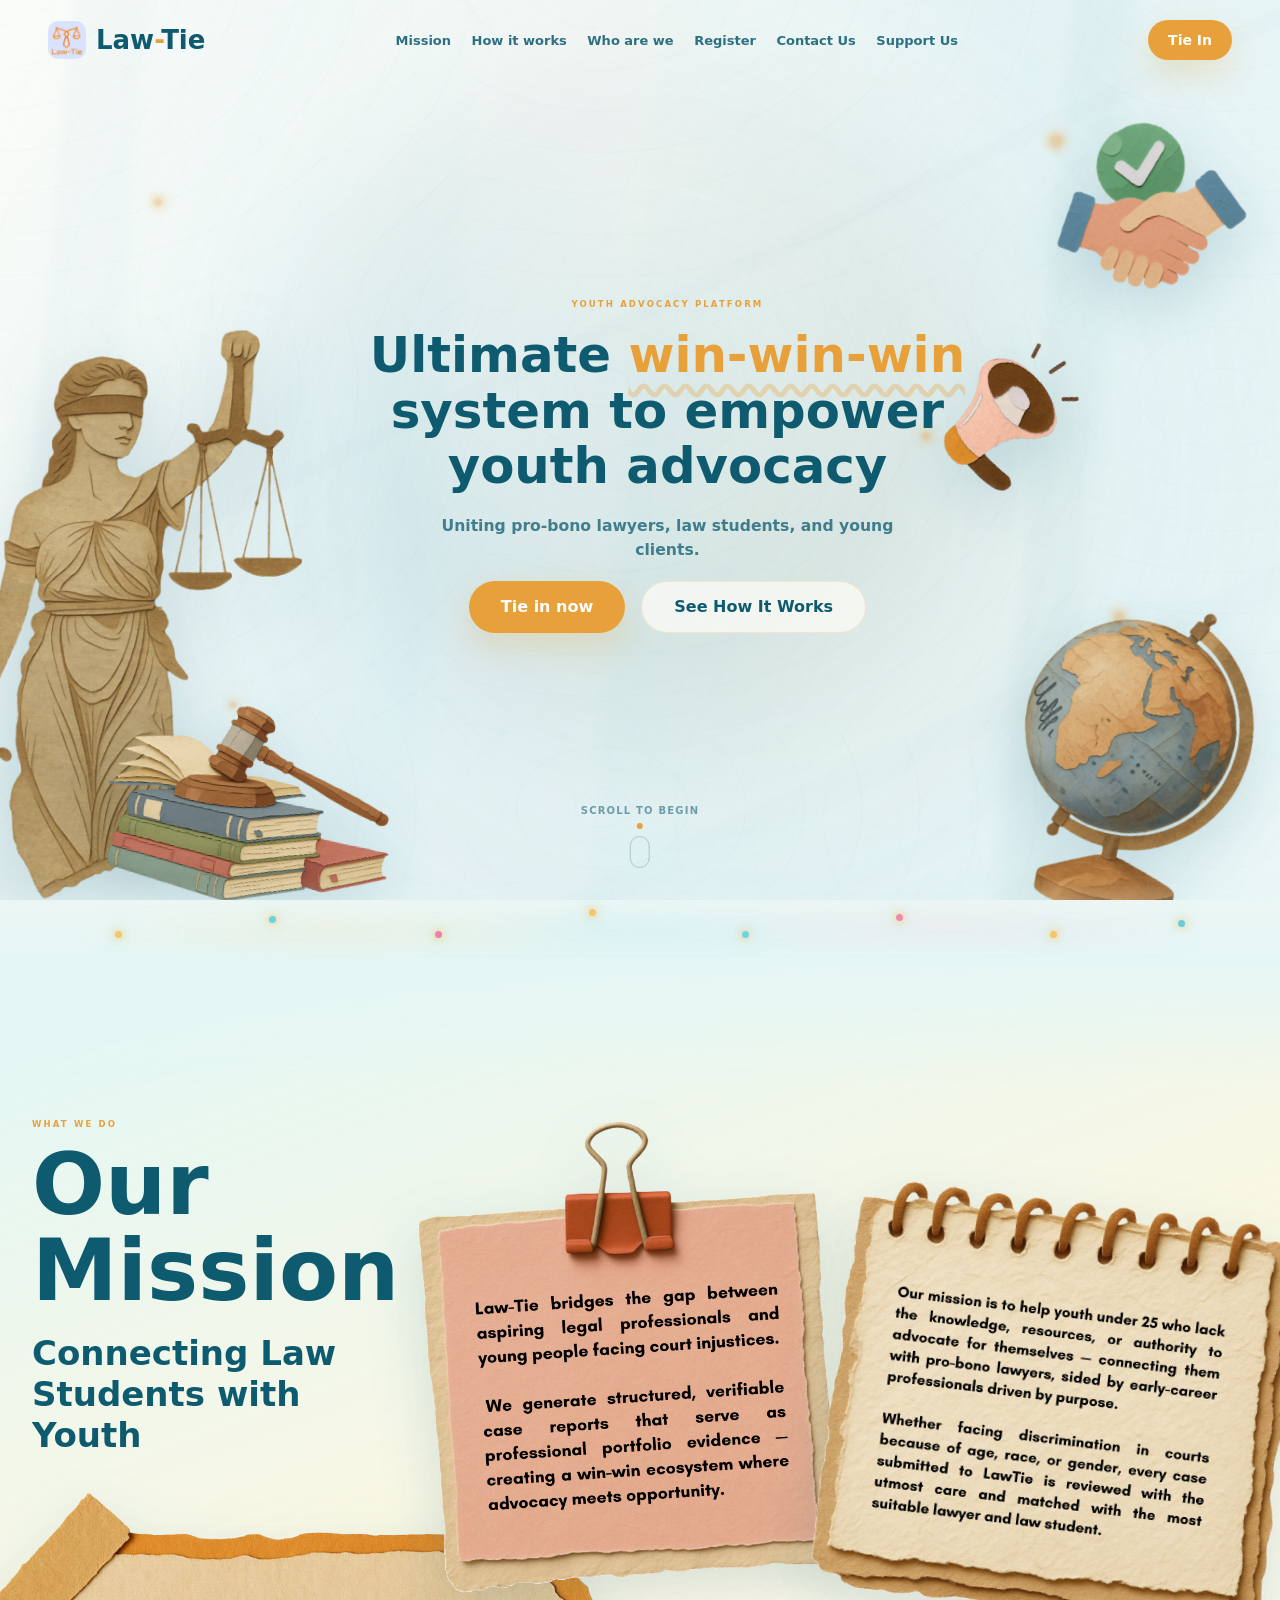
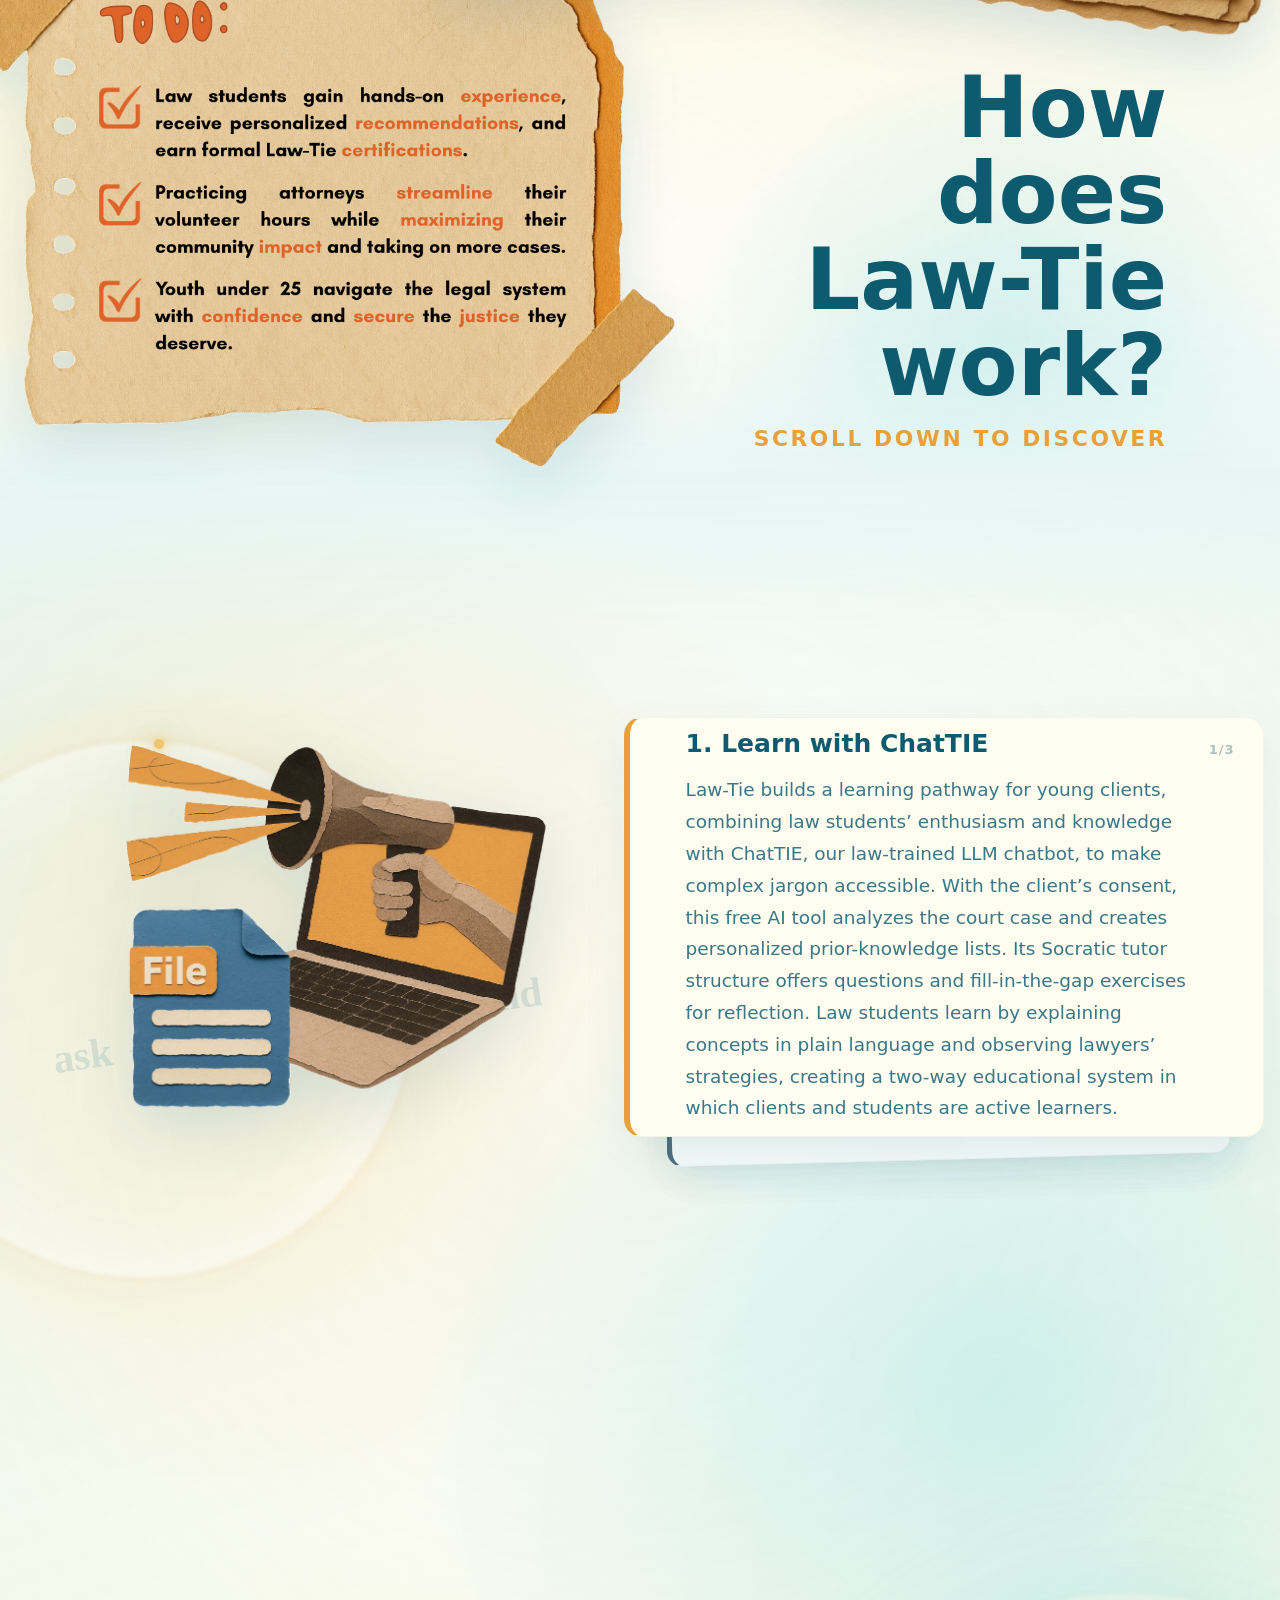
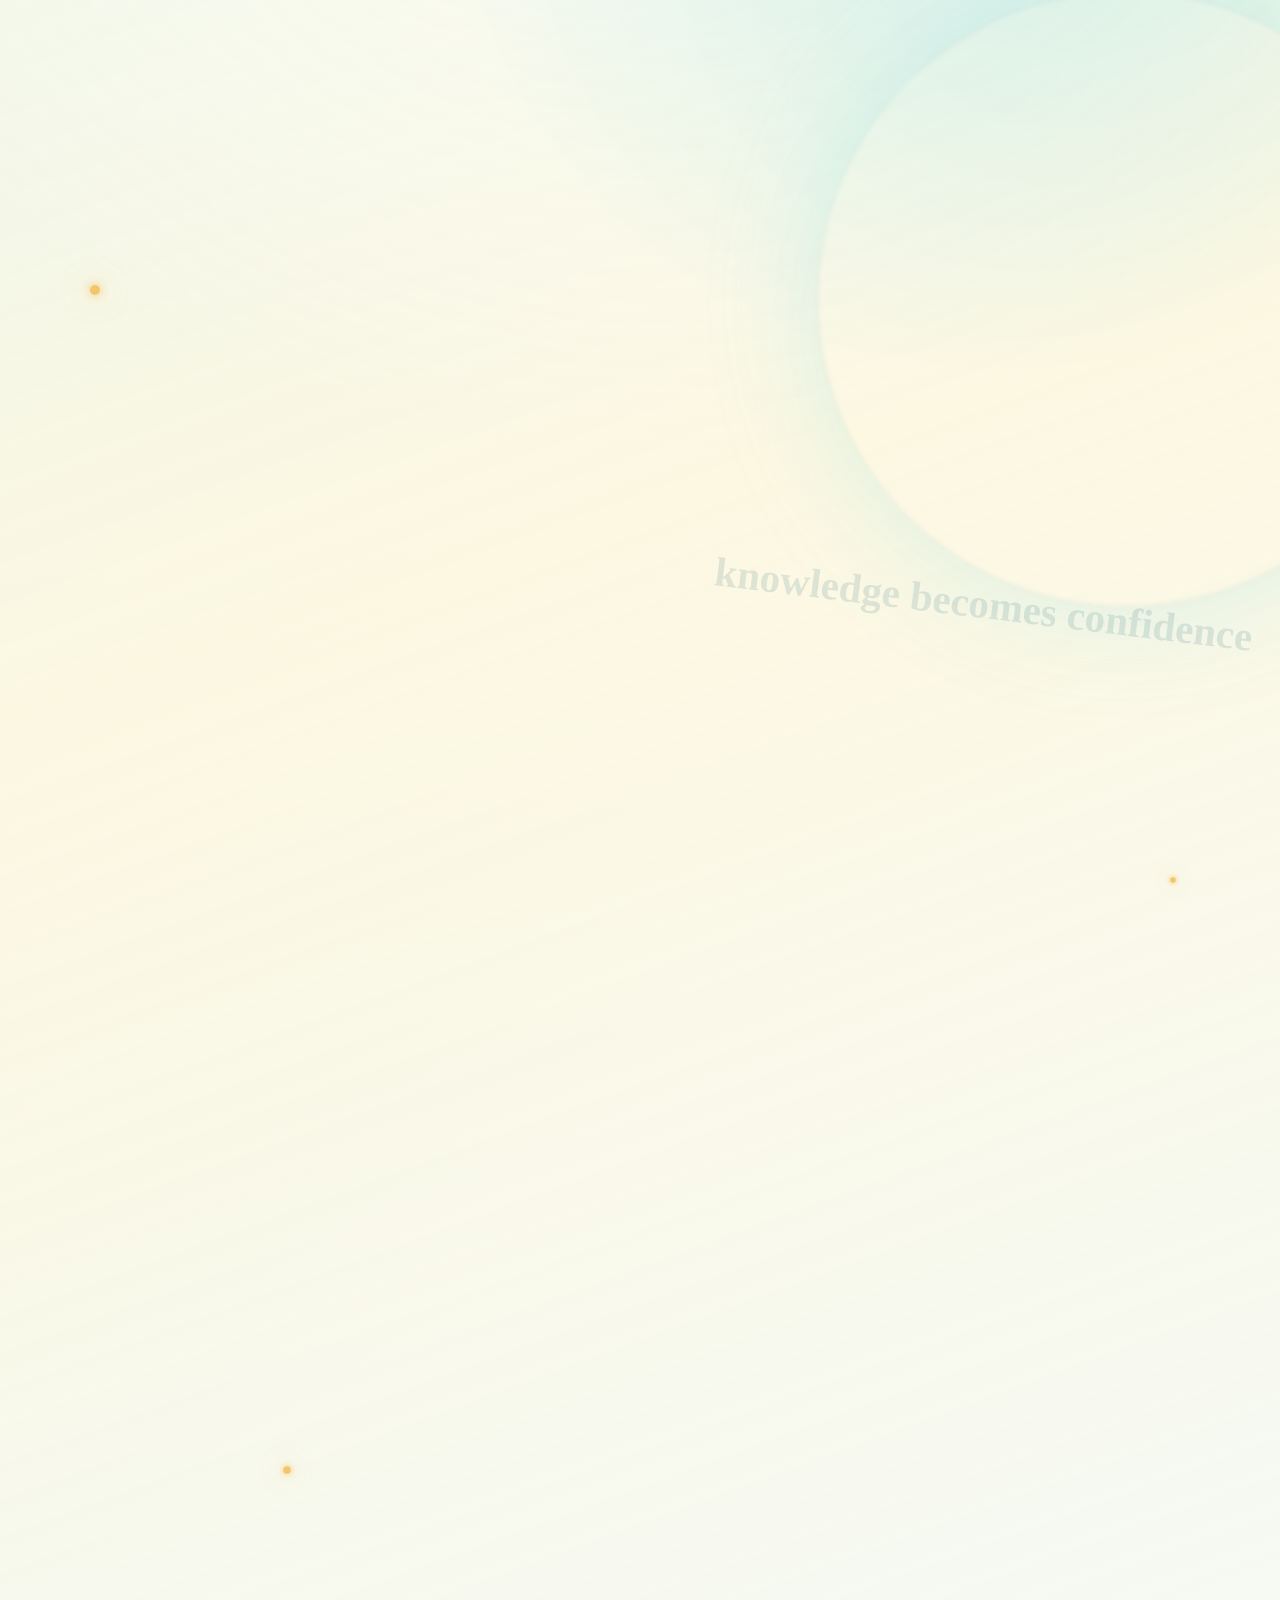
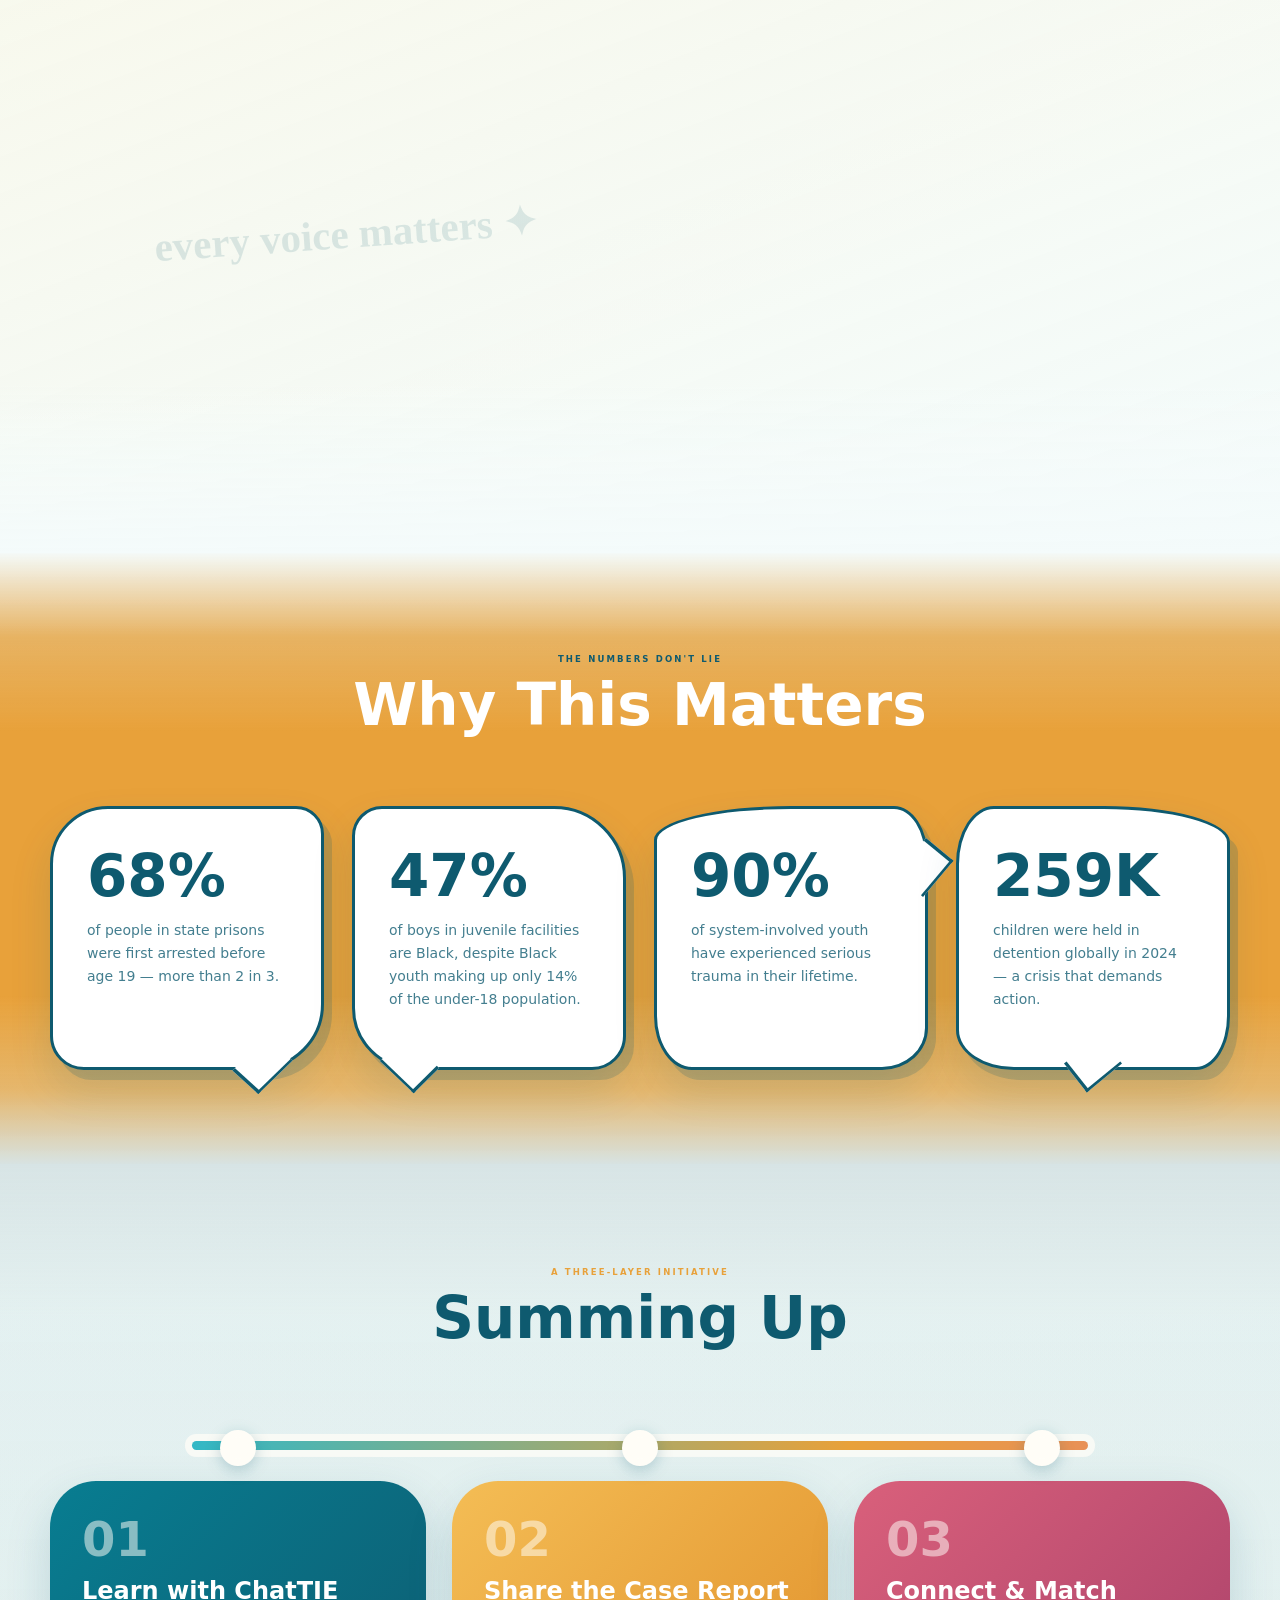
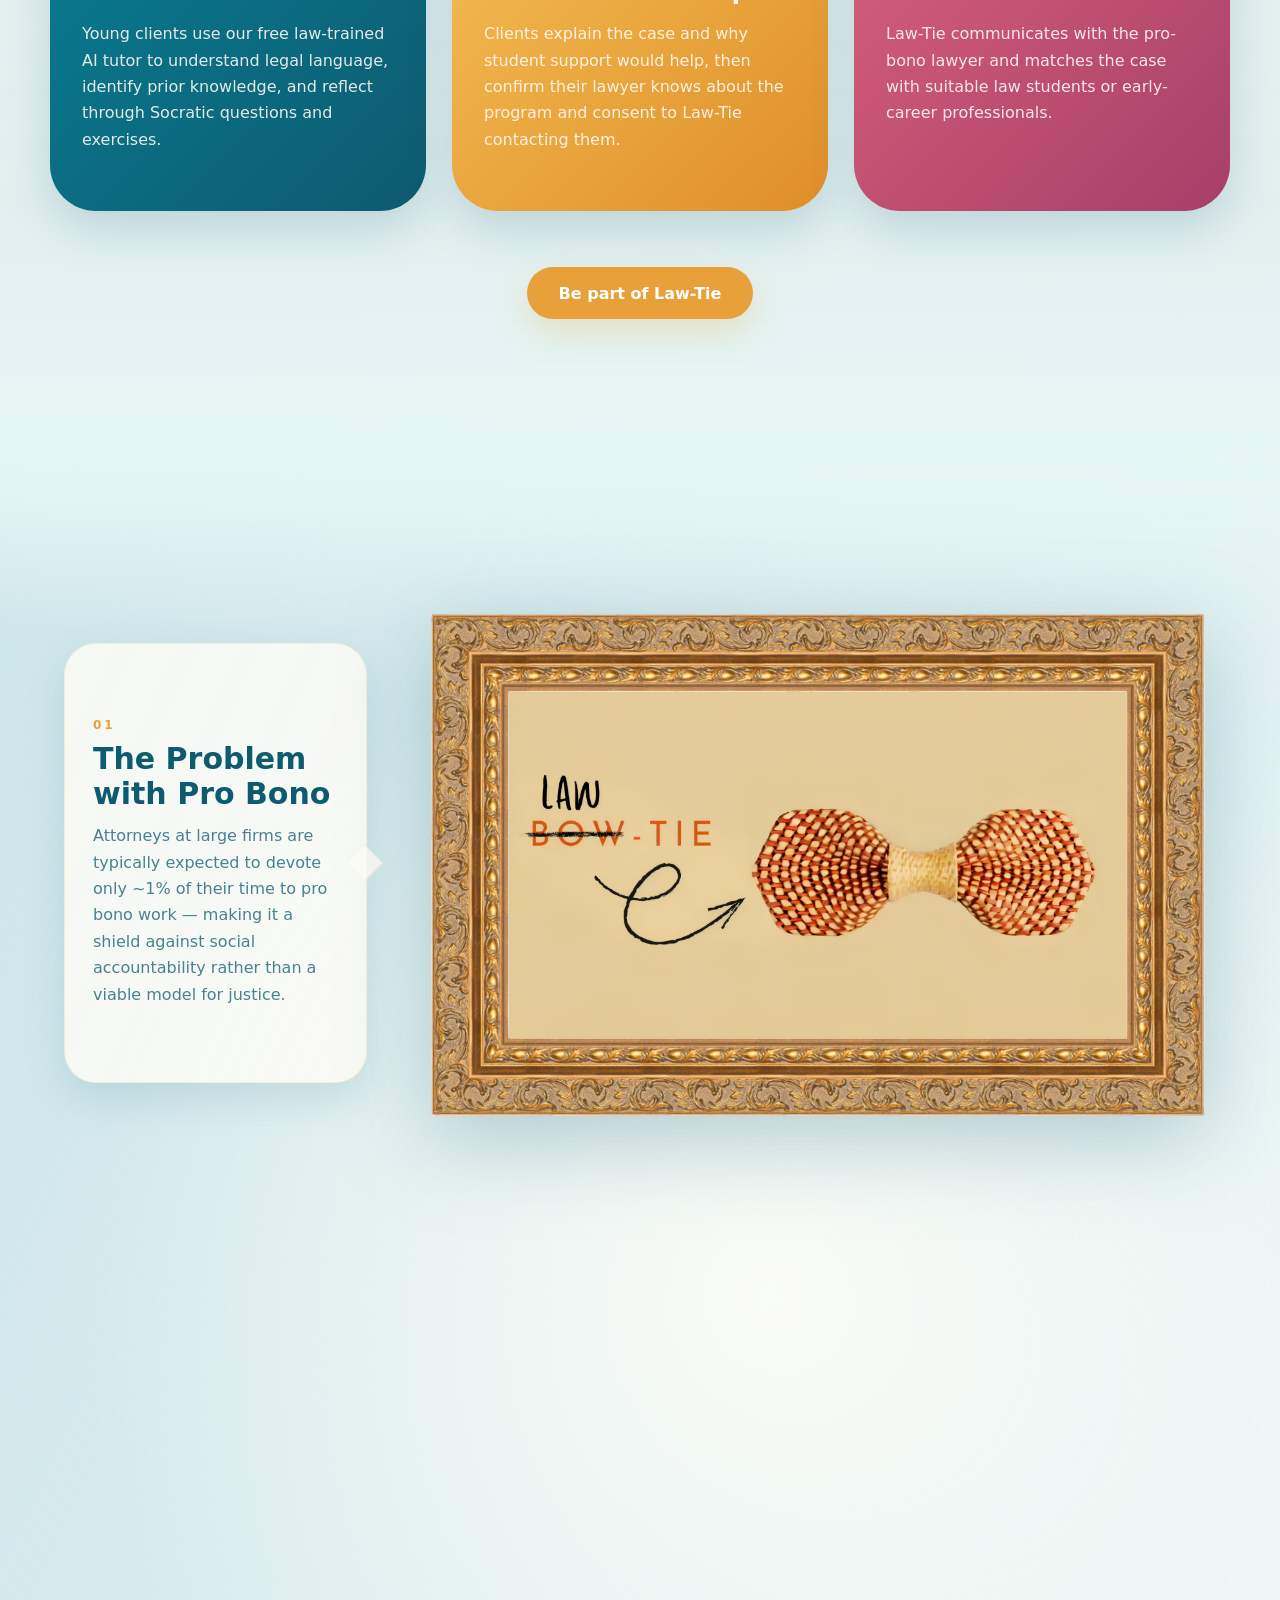
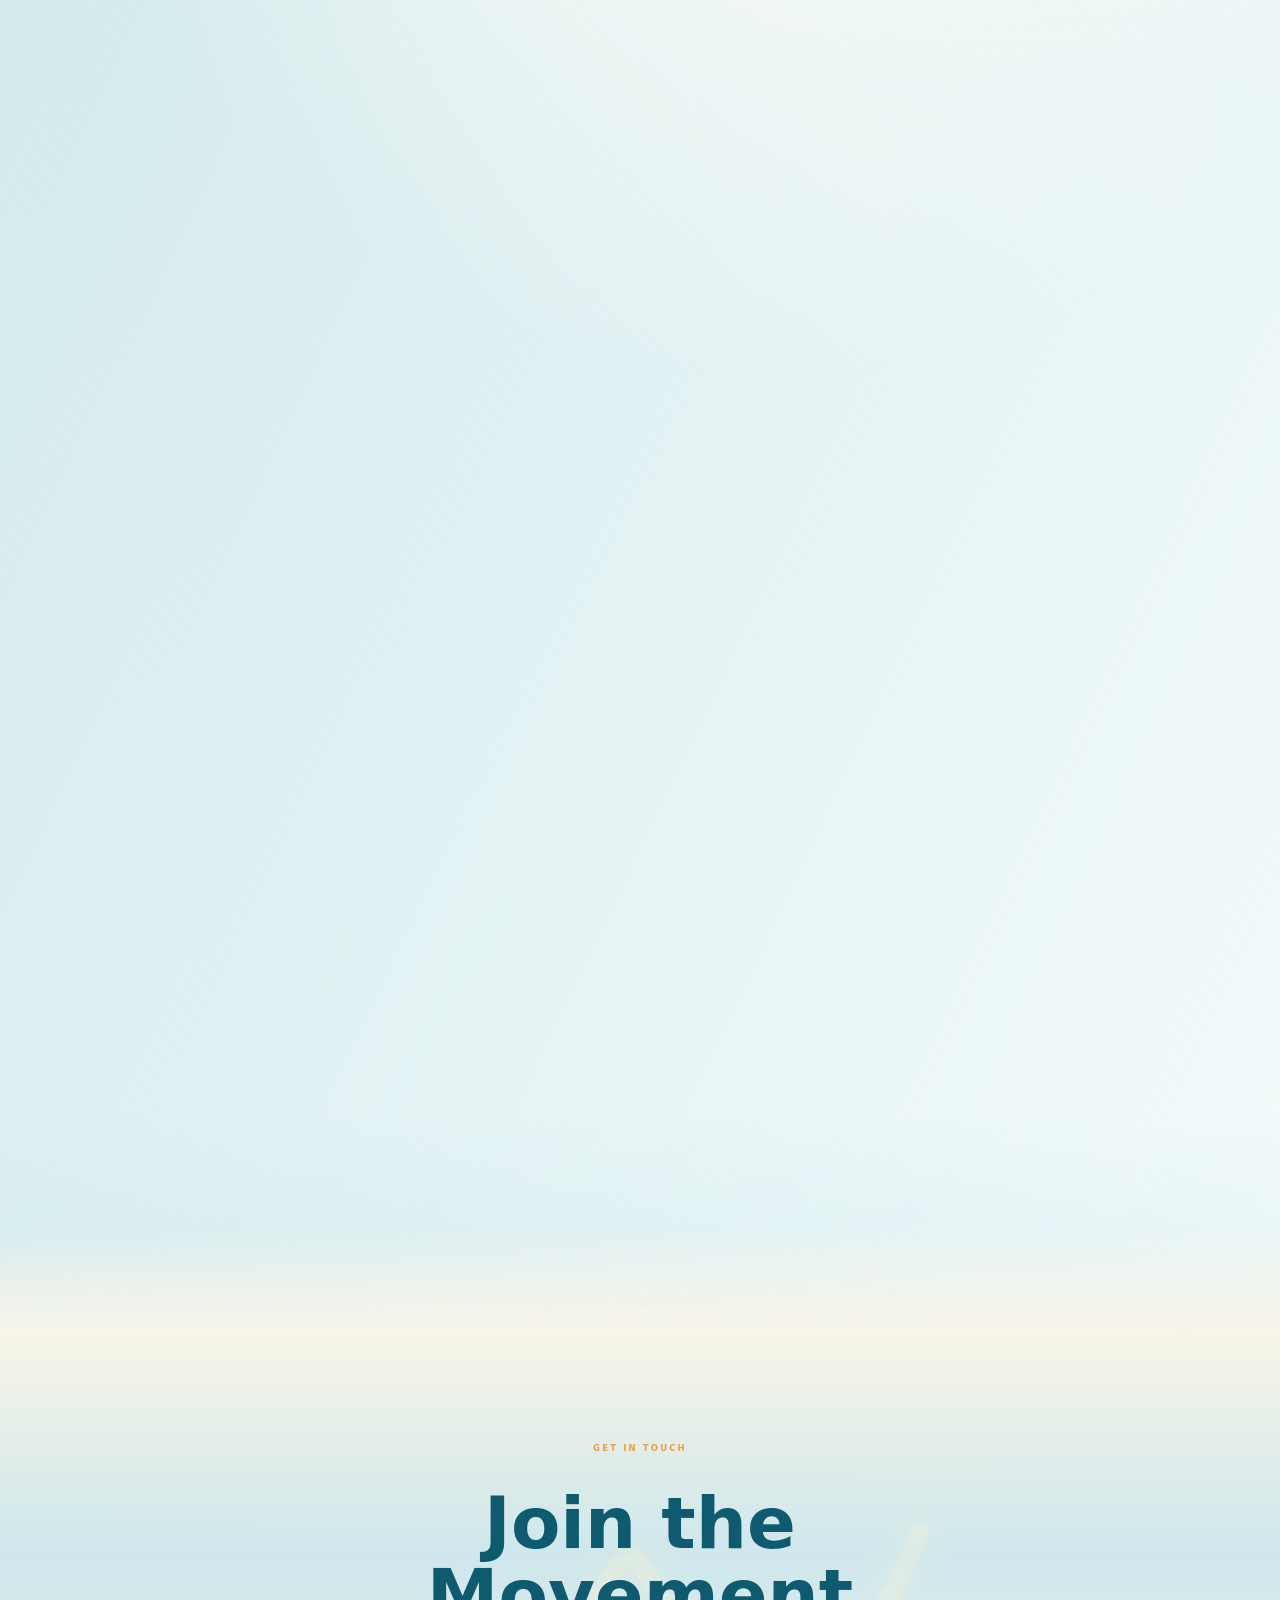
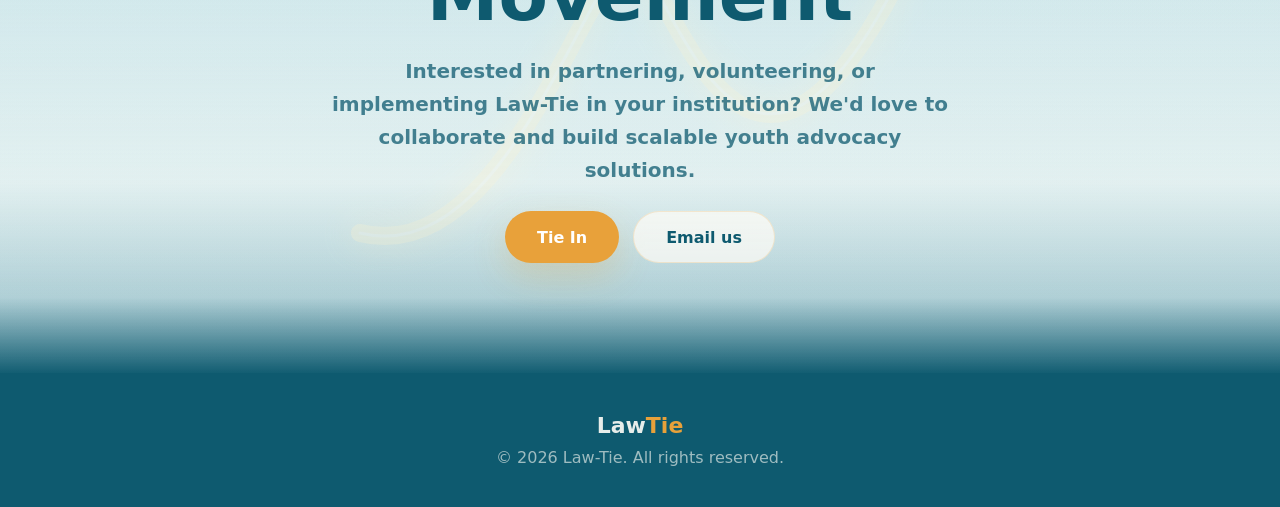
==== commit 4b727e99: "Jul 27, 2026, 8:31 PM" ====
--- a/index.html
+++ b/index.html
@@ -37,7 +37,7 @@
         <a href="index.html#mission">Mission</a>
         <a href="index.html#how-it-works">How it works</a>
         <a href="team.html">Who are we</a>
-        <a href="be-part.html" target="_blank" rel="noopener">Be part of Law-Tie</a>
+        <a href="be-part.html" target="_blank" rel="noopener">Register</a>
         <a href="contact.html">Contact Us</a>
         <a href="how-to-help.html">Support Us</a>
       </div>
@@ -208,7 +208,7 @@
             <p>Law-Tie communicates with the pro-bono lawyer and matches the case with suitable law students or early-career professionals.</p>
           </article>
         </div>
-        <a class="button process-button" href="be-part.html">Register</a>
+        <a class="button process-button" href="be-part.html">Be part of Law-Tie</a>
       </section>
 
       <section class="animation-showcase" id="animation" aria-label="Law-Tie animation">
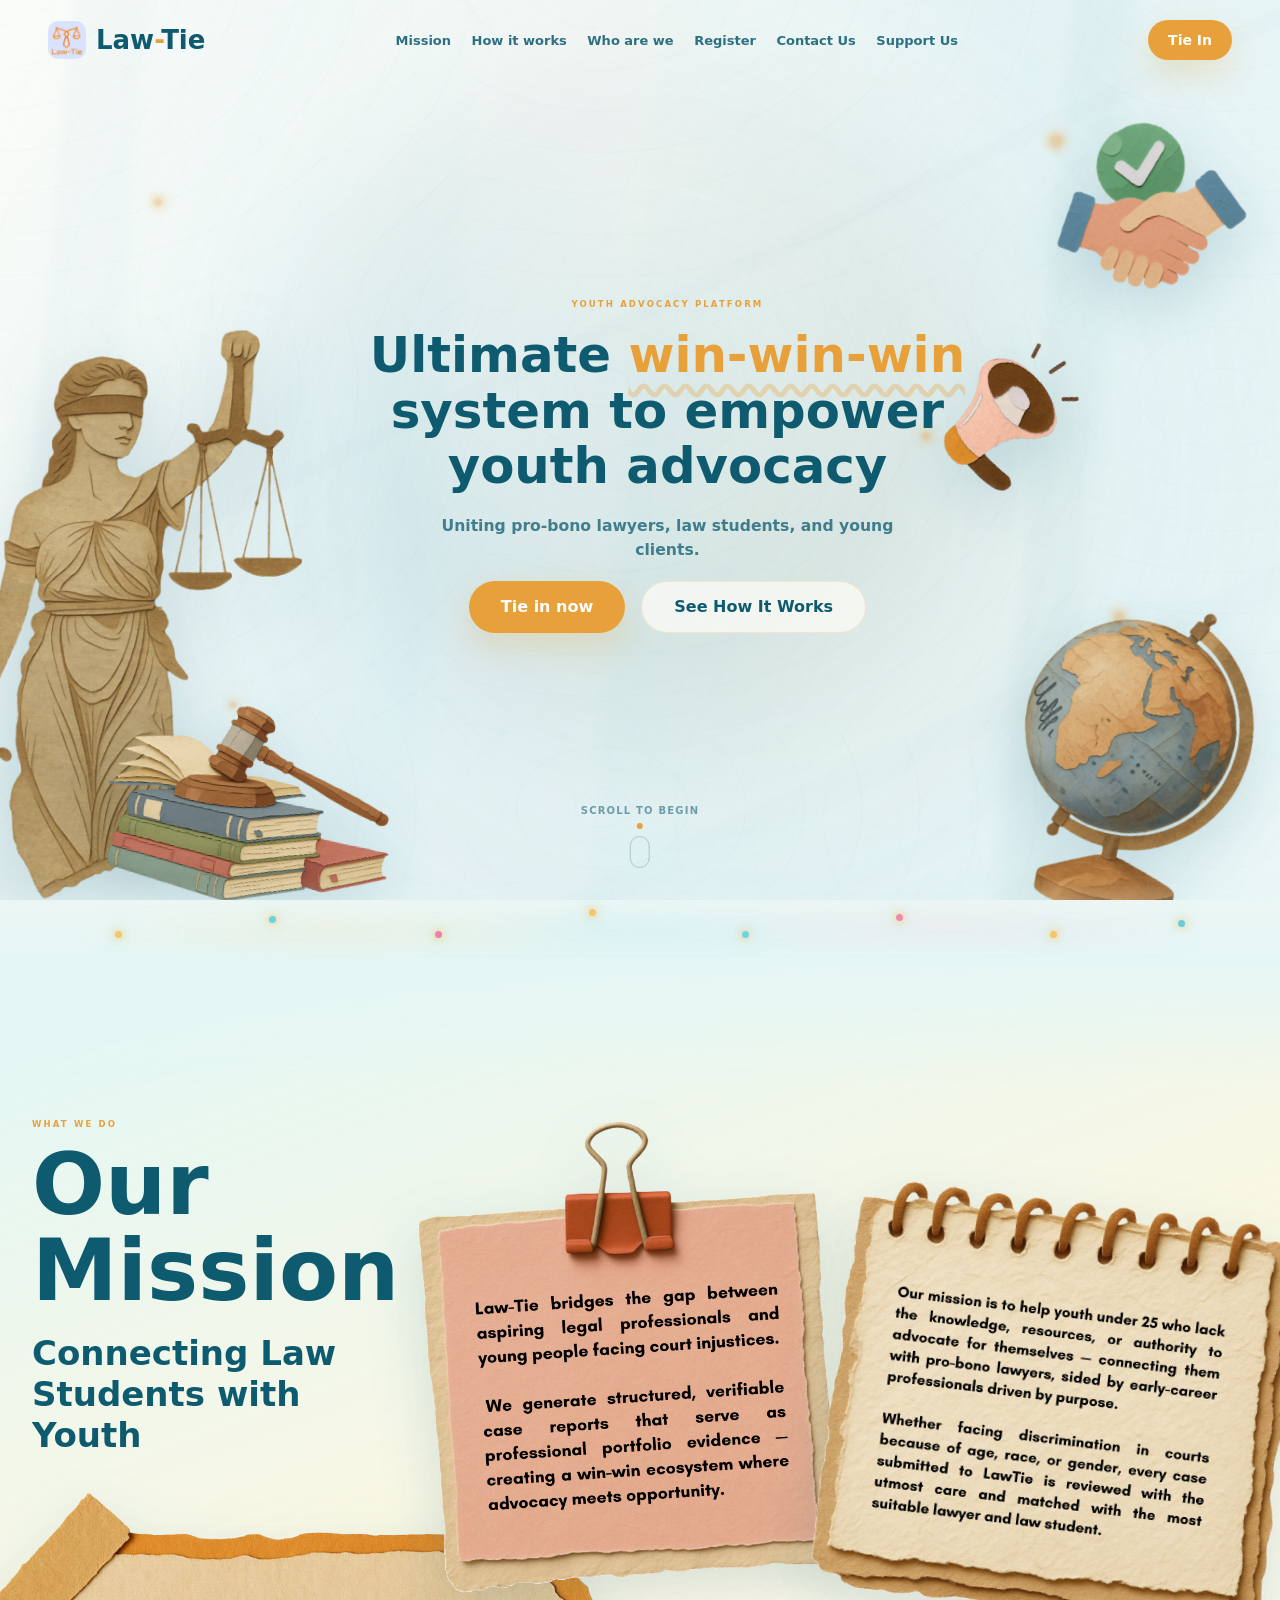
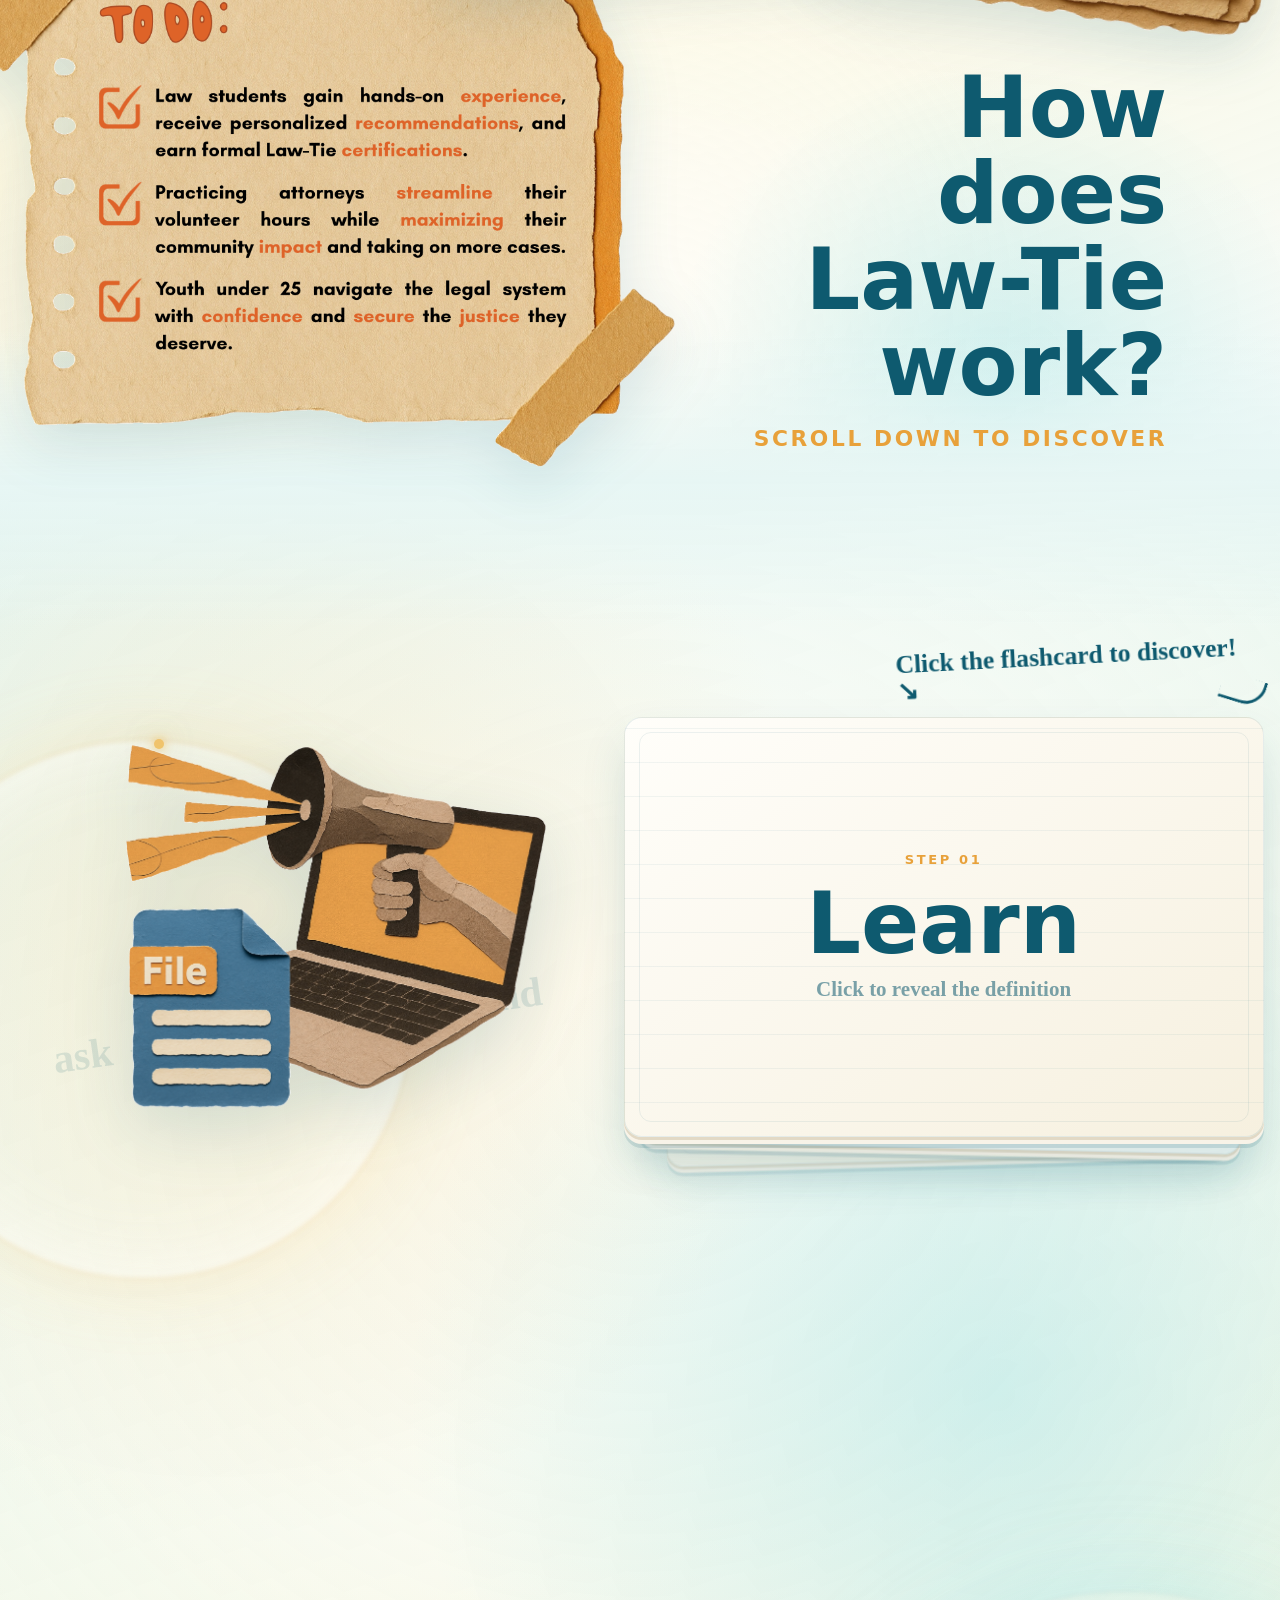
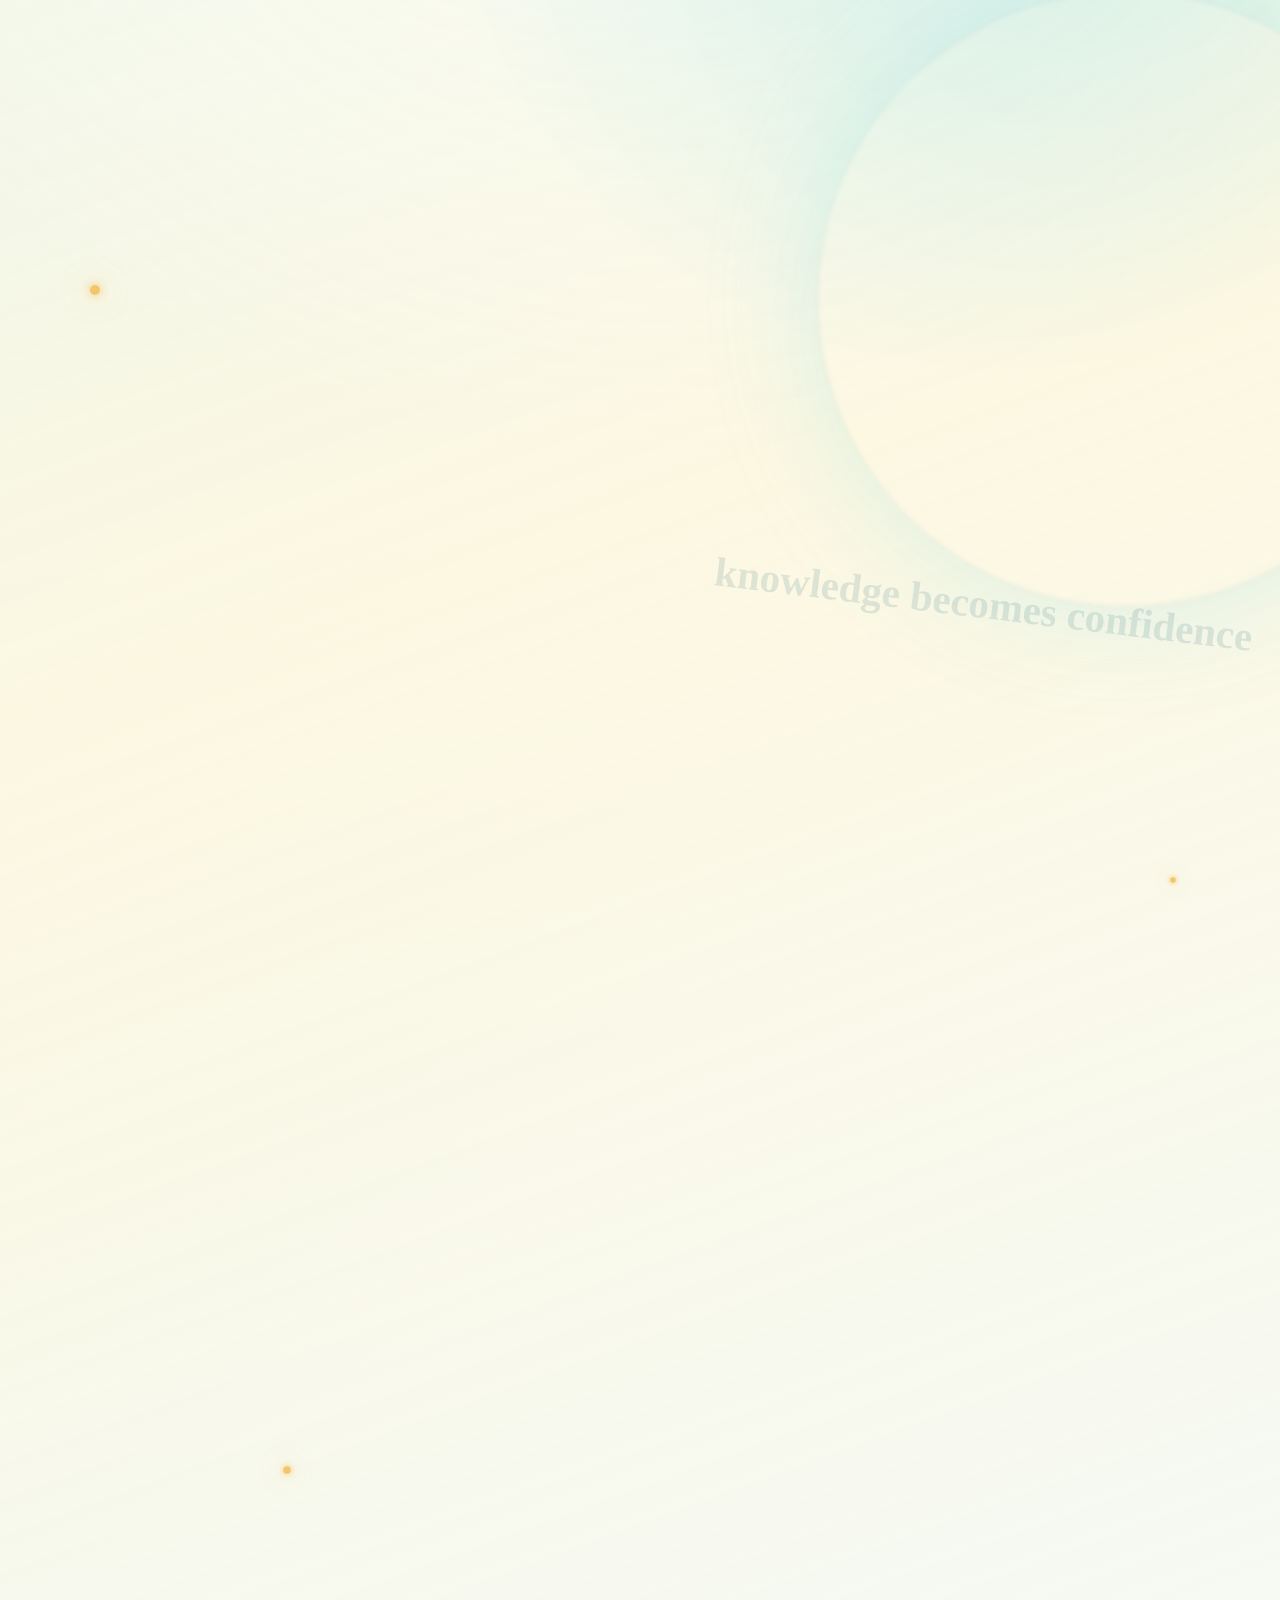
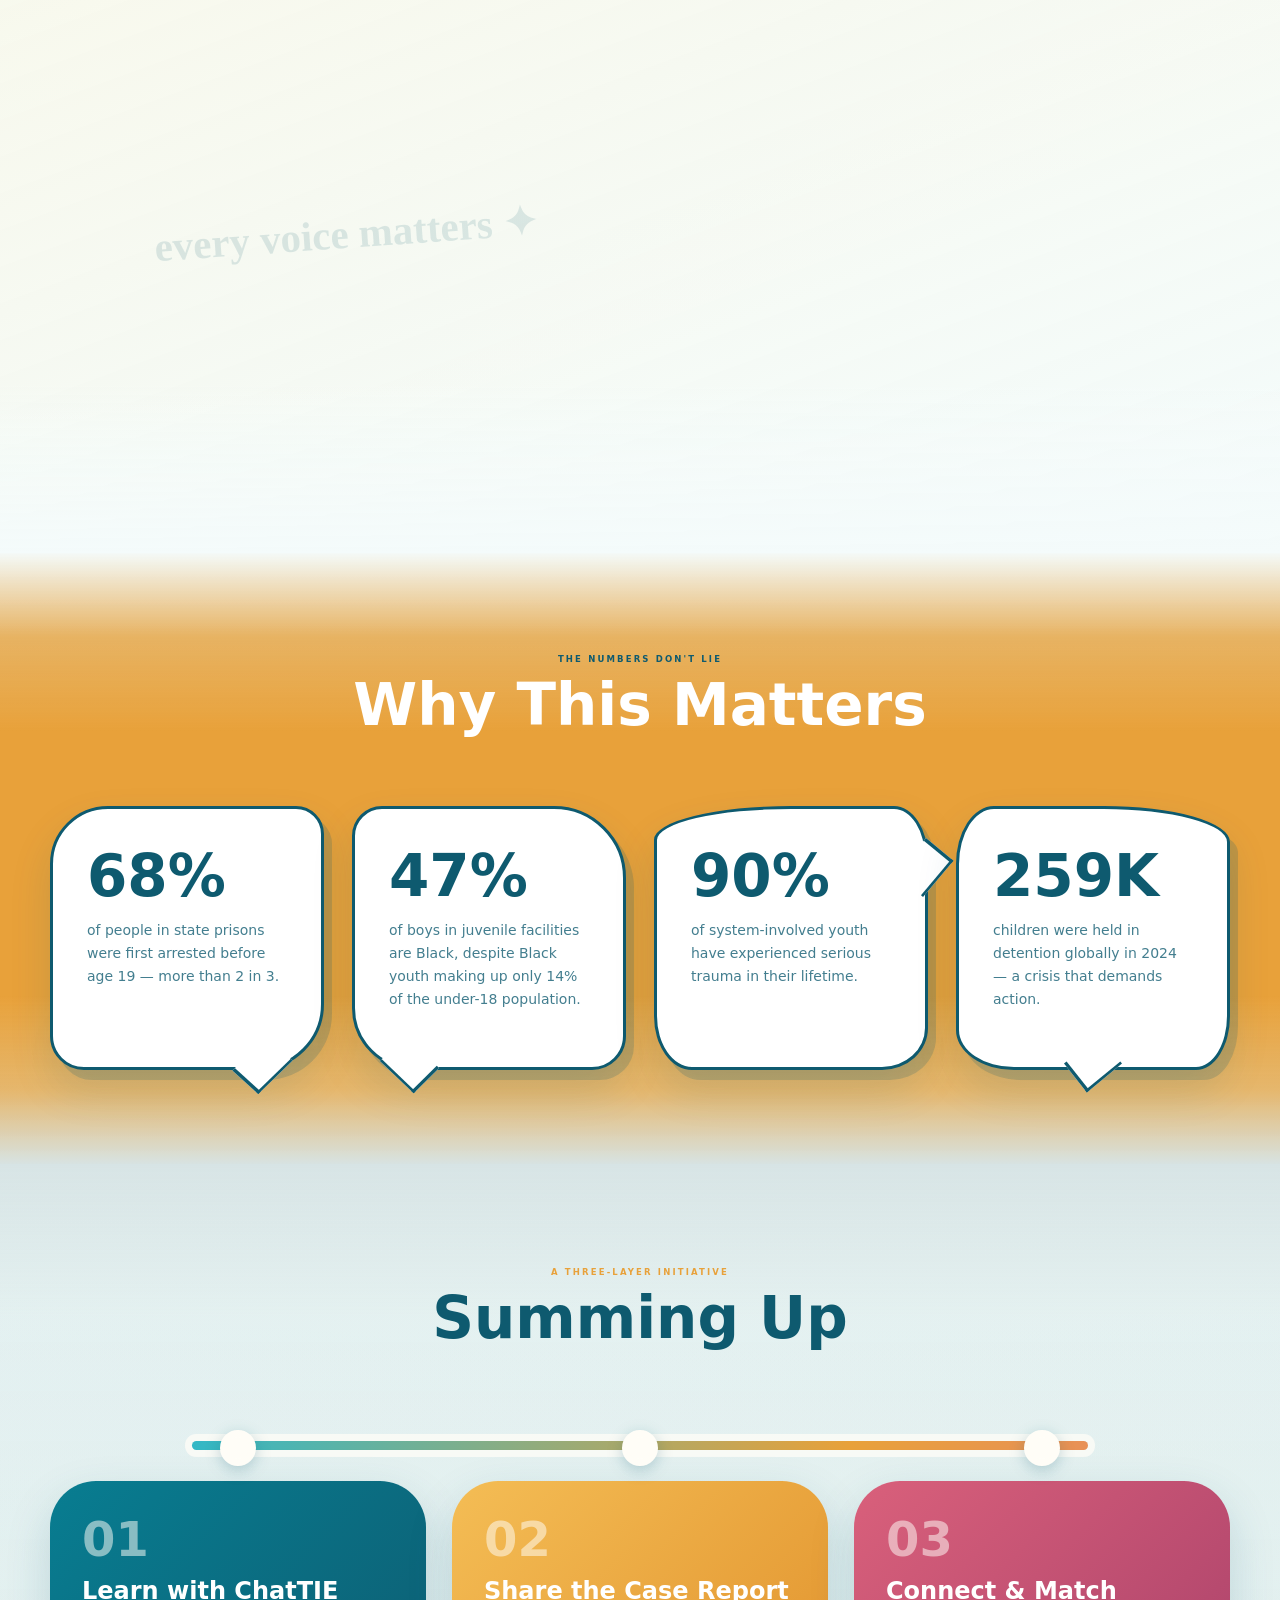
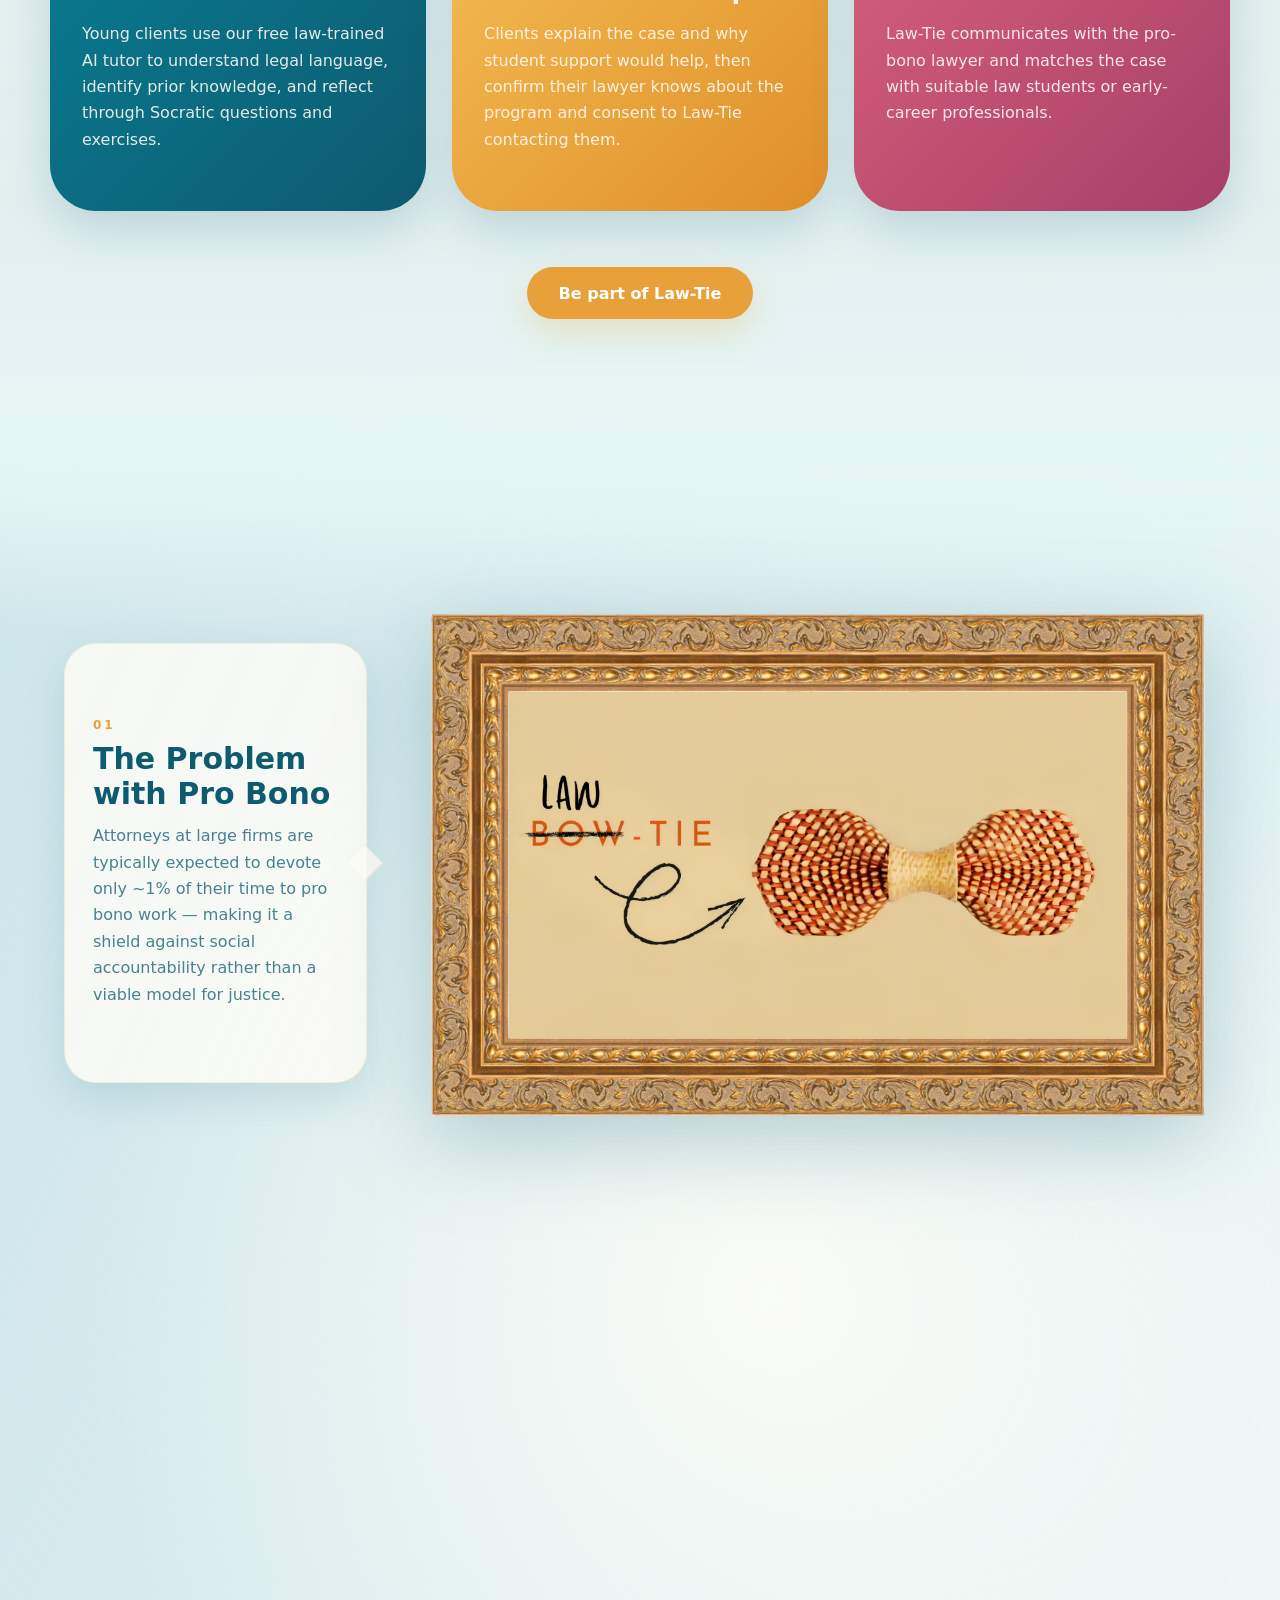
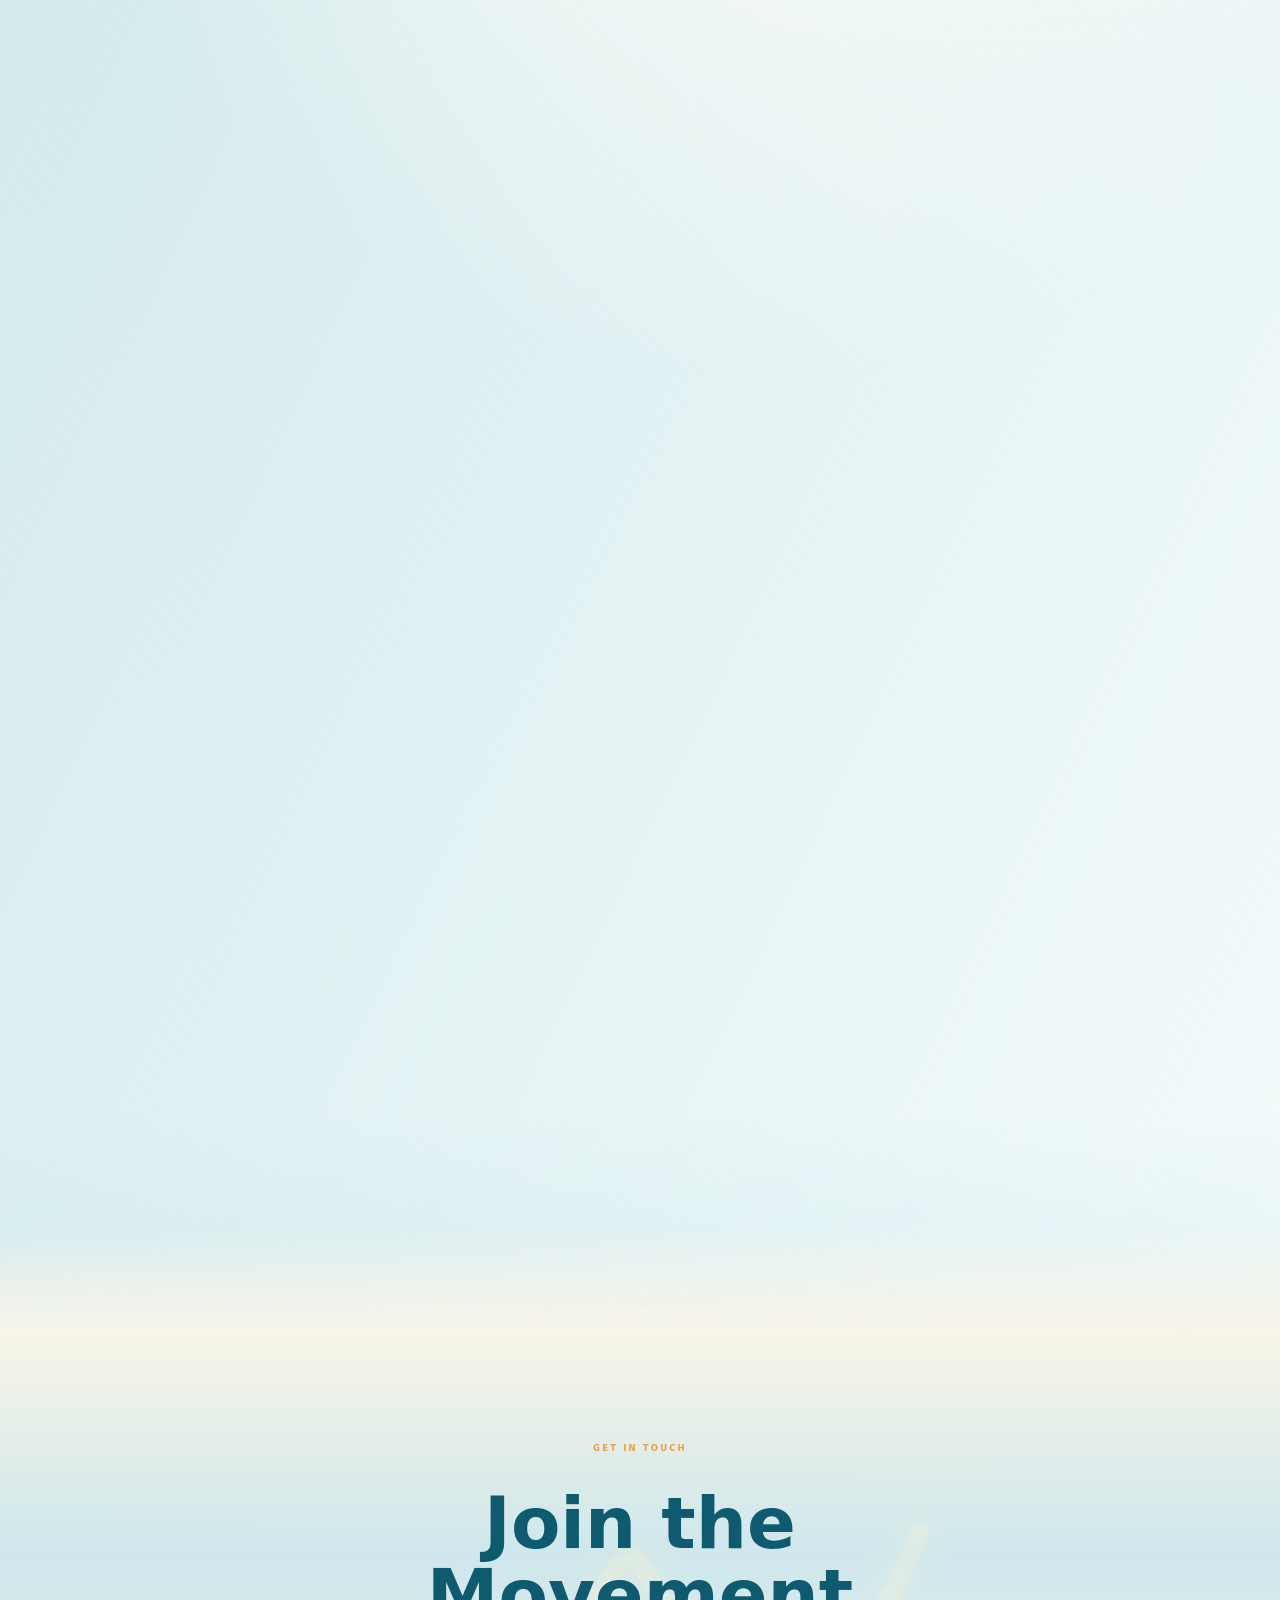
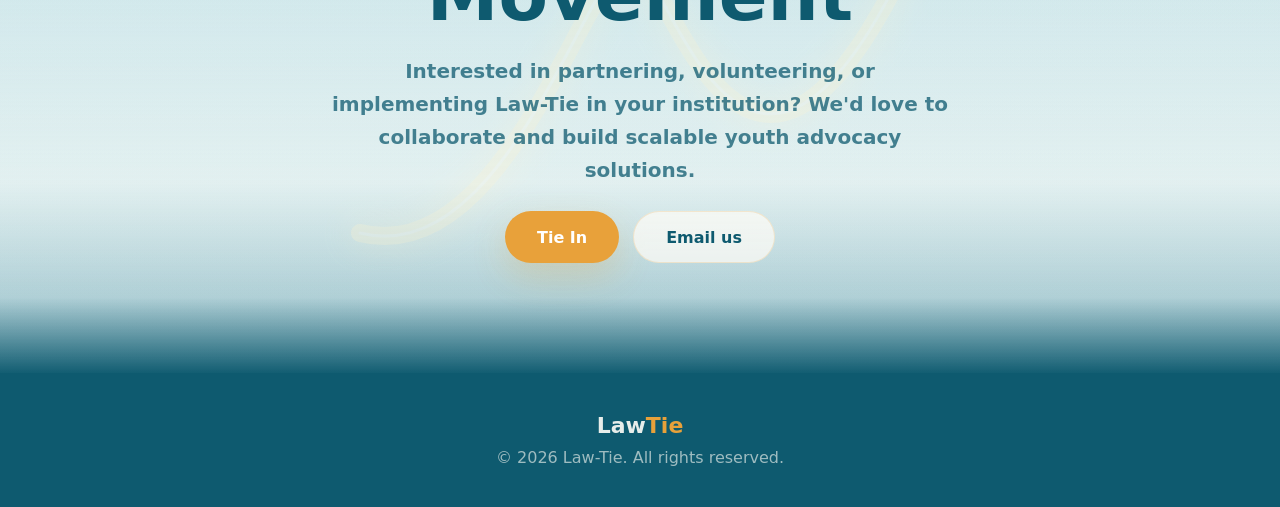
==== commit bc2be9a3: "Jul 27, 2026, 8:48 PM" ====
--- a/index.html
+++ b/index.html
@@ -145,27 +145,25 @@
               <img class="stack-visual" src="media/card-visual-3.png" alt="" />
            </div>
            <div class="stack-cards">
+              <aside class="flashcard-click-note" aria-hidden="true">Click the flashcard to discover! ↘</aside>
               <div class="stack-cards__item">
-                 <div class="inner">
-                    <h3>3. Lawyer Communication & Student Matching</h3>
-                    <p>With the client’s consent, Law-Tie communicates directly with their pro-bono lawyer. We clarify the support the case needs, then match suitable law students or early-career professionals according to their knowledge, interests, language, and jurisdiction. The lawyer remains responsible for the case while the matched participant contributes research, accessible explanations, and structured case documentation.</p>
-                    <div class="counter">3/3</div>
+                 <div class="inner" role="button" tabindex="0" aria-pressed="false" aria-label="Reveal the Connect flashcard definition">
+                    <div class="flashcard-face flashcard-front"><span>Step 03</span><h3>Connect</h3><small>Click to reveal the definition</small></div>
+                    <div class="flashcard-face flashcard-back"><h3>3. Lawyer Communication & Student Matching</h3><p>With the client’s consent, Law-Tie communicates directly with their pro-bono lawyer. We clarify the support the case needs, then match suitable law students or early-career professionals according to their knowledge, interests, language, and jurisdiction. The lawyer remains responsible for the case while the matched participant contributes research, accessible explanations, and structured case documentation.</p><div class="counter">3/3</div></div>
                  </div>
                  <div class="shadow"></div>
               </div>
               <div class="stack-cards__item">
-                 <div class="inner">
-                    <h3>2. Client Case Report & Consent</h3>
-                    <p>A young person who already has a pro-bono lawyer can submit a detailed report explaining the case, the problems they are experiencing, and why support from an external law student or early-career professional could help. Before submitting, the client confirms that they have discussed Law-Tie with their lawyer and gives Law-Tie consent to contact that lawyer.</p>
-                    <div class="counter">2/3</div>
+                 <div class="inner" role="button" tabindex="0" aria-pressed="false" aria-label="Reveal the Report flashcard definition">
+                    <div class="flashcard-face flashcard-front"><span>Step 02</span><h3>Report</h3><small>Click to reveal the definition</small></div>
+                    <div class="flashcard-face flashcard-back"><h3>2. Client Case Report & Consent</h3><p>A young person who already has a pro-bono lawyer can submit a detailed report explaining the case, the problems they are experiencing, and why support from an external law student or early-career professional could help. Before submitting, the client confirms that they have discussed Law-Tie with their lawyer and gives Law-Tie consent to contact that lawyer.</p><div class="counter">2/3</div></div>
                  </div>
                  <div class="shadow"></div>
               </div>
               <div class="stack-cards__item">
-                 <div class="inner">
-                    <h3>1. Learn with ChatTIE</h3>
-                    <p>Law-Tie builds a learning pathway for young clients, combining law students’ enthusiasm and knowledge with ChatTIE, our law-trained LLM chatbot, to make complex jargon accessible. With the client’s consent, this free AI tool analyzes the court case and creates personalized prior-knowledge lists. Its Socratic tutor structure offers questions and fill-in-the-gap exercises for reflection. Law students learn by explaining concepts in plain language and observing lawyers’ strategies, creating a two-way educational system in which clients and students are active learners.</p>
-                    <div class="counter">1/3</div>
+                 <div class="inner" role="button" tabindex="0" aria-pressed="false" aria-label="Reveal the Learn flashcard definition">
+                    <div class="flashcard-face flashcard-front"><span>Step 01</span><h3>Learn</h3><small>Click to reveal the definition</small></div>
+                    <div class="flashcard-face flashcard-back"><h3>1. Learn with ChatTIE</h3><p>Law-Tie builds a learning pathway for young clients, combining law students’ enthusiasm and knowledge with ChatTIE, our law-trained LLM chatbot, to make complex jargon accessible. With the client’s consent, this free AI tool analyzes the court case and creates personalized prior-knowledge lists. Its Socratic tutor structure offers questions and fill-in-the-gap exercises for reflection. Law students learn by explaining concepts in plain language and observing lawyers’ strategies, creating a two-way educational system in which clients and students are active learners.</p><div class="counter">1/3</div></div>
                  </div>
                  <div class="shadow"></div>
               </div>
--- a/styles.css
+++ b/styles.css
@@ -917,31 +917,130 @@
 
 .stack-cards__item .inner {
   position: relative;
-  padding: 48px clamp(24px, 6vw, 56px);
+  height: 100%;
   border-radius: 18px;
-  box-shadow: 0 16px 45px rgba(var(--ink-rgb), 0.08);
-  border: 1px solid rgba(var(--ink-rgb), 0.05);
-  height: 100%;
+  cursor: pointer;
+  outline: none;
+  transform-style: preserve-3d;
+  transition: transform 0.72s cubic-bezier(0.22, 1, 0.36, 1);
+}
+
+.stack-cards__item.is-flipped .inner {
+  transform: rotateY(180deg);
+}
+
+.stack-cards__item .inner:focus-visible {
+  outline: 4px solid rgba(var(--orange-rgb), 0.75);
+  outline-offset: 6px;
+}
+
+.flashcard-face {
+  position: absolute;
+  inset: 0;
   display: flex;
   flex-direction: column;
   justify-content: center;
+  padding: 48px clamp(24px, 6vw, 56px);
   overflow: hidden;
-}
-
-/* Soft, curated warm colors for sticky notes */
-.stack-cards__item:nth-child(3) .inner {
-  background: #fffcf0; /* Light yellow sticky note */
-  border-left: 6px solid var(--orange);
-}
-
-.stack-cards__item:nth-child(2) .inner {
-  background: #f2fbfb; /* Light cyan sticky note */
-  border-left: 6px solid var(--ink);
-}
-
-.stack-cards__item:nth-child(1) .inner {
-  background: #fff7f7; /* Light warm-pink sticky note */
-  border-left: 6px solid #fe848f;
+  border: 1px solid rgba(var(--ink-rgb), 0.1);
+  border-radius: 18px;
+  background:
+    repeating-linear-gradient(0deg, transparent 0 33px, rgba(var(--ink-rgb), 0.055) 33px 34px),
+    linear-gradient(145deg, #fffefa, #f6f0df);
+  box-shadow:
+    0 3px 0 #e2d9c5,
+    0 7px 0 #f8f3e8,
+    0 11px 0 rgba(var(--ink-rgb), 0.14),
+    0 22px 45px rgba(var(--ink-rgb), 0.12);
+  backface-visibility: hidden;
+  -webkit-backface-visibility: hidden;
+}
+
+.flashcard-front {
+  align-items: center;
+  text-align: center;
+}
+
+.flashcard-front::before,
+.flashcard-back::before {
+  content: "";
+  position: absolute;
+  inset: 14px;
+  border: 1px solid rgba(var(--ink-rgb), 0.08);
+  border-radius: 12px;
+  pointer-events: none;
+}
+
+.flashcard-front span {
+  color: var(--orange);
+  font-size: 13px;
+  font-weight: 900;
+  letter-spacing: 0.2em;
+  text-transform: uppercase;
+}
+
+.flashcard-front h3 {
+  margin: 16px 0 12px;
+  font-size: clamp(54px, 7vw, 86px);
+  line-height: 0.95;
+}
+
+.flashcard-front small {
+  color: rgba(var(--ink-rgb), 0.55);
+  font-family: "Noteworthy", "Chalkboard SE", "Segoe Print", cursive;
+  font-size: clamp(16px, 1.7vw, 21px);
+  font-weight: 700;
+}
+
+.flashcard-back {
+  transform: rotateY(180deg);
+}
+
+.flashcard-click-note {
+  position: absolute;
+  top: -74px;
+  right: 8px;
+  z-index: 90;
+  max-width: 360px;
+  color: var(--ink);
+  font-family: "Noteworthy", "Chalkboard SE", "Segoe Print", cursive;
+  font-size: clamp(19px, 2vw, 27px);
+  font-weight: 800;
+  line-height: 1.05;
+  transform: rotate(-3deg);
+  animation: note-float 3.4s ease-in-out infinite;
+  pointer-events: none;
+}
+
+.flashcard-click-note::after {
+  content: "";
+  position: absolute;
+  right: -8px;
+  bottom: -15px;
+  width: 42px;
+  height: 24px;
+  border-right: 3px solid currentColor;
+  border-bottom: 3px solid currentColor;
+  border-radius: 0 0 22px;
+  transform: rotate(20deg);
+}
+
+.stack-cards__item:nth-child(3) .flashcard-face {
+  background:
+    repeating-linear-gradient(0deg, transparent 0 33px, rgba(var(--orange-rgb), 0.07) 33px 34px),
+    linear-gradient(145deg, #fffef8, #fbf2dc);
+}
+
+.stack-cards__item:nth-child(2) .flashcard-face {
+  background:
+    repeating-linear-gradient(0deg, transparent 0 33px, rgba(var(--ink-rgb), 0.055) 33px 34px),
+    linear-gradient(145deg, #fffefa, #edf7f5);
+}
+
+.stack-cards__item:nth-child(1) .flashcard-face {
+  background:
+    repeating-linear-gradient(0deg, transparent 0 33px, rgba(218, 91, 118, 0.06) 33px 34px),
+    linear-gradient(145deg, #fffefa, #fbebef);
 }
 
 .stack-cards__item h3 {
@@ -949,6 +1048,12 @@
   color: var(--ink);
   font-size: clamp(21px, 2.6vw, 25px);
   font-weight: 800;
+}
+
+.stack-cards__item .flashcard-front h3 {
+  margin: 16px 0 12px;
+  font-size: clamp(54px, 7vw, 86px);
+  line-height: 0.95;
 }
 
 .stack-cards__item p {
@@ -972,9 +1077,9 @@
   position: absolute;
   inset: 0;
   border-radius: 18px;
-  background: rgba(var(--ink-rgb), 0.03);
-  filter: blur(8px);
-  transform: translateY(8px) scale(0.96);
+  background: rgba(var(--ink-rgb), 0.08);
+  filter: blur(9px);
+  transform: translateY(10px) scale(0.96);
   z-index: -1;
   pointer-events: none;
 }
@@ -3627,10 +3732,11 @@
     height: max(250px, 29vw);
   }
 
-  .stack-cards__item .inner {
+  .flashcard-face {
     padding: max(24px, 3.4vw) max(18px, 3.9vw);
   }
   .stack-cards__item h3 { font-size: max(16px, 1.75vw); }
+  .stack-cards__item .flashcard-front h3 { font-size: clamp(40px, 5.8vw, 64px); }
   .stack-cards__item p {
     font-size: max(11px, 1.28vw);
     line-height: 1.62;
@@ -3762,8 +3868,19 @@
     width: 64vw;
   }
 
-  .stack-cards__item .inner {
+  .flashcard-face {
     padding: 18px 16px;
+  }
+
+  .flashcard-click-note {
+    top: -56px;
+    right: 0;
+    max-width: 260px;
+    font-size: clamp(16px, 2.8vw, 22px);
+  }
+
+  .stack-cards__item .flashcard-front h3 {
+    font-size: clamp(36px, 7vw, 54px);
   }
 
   .steps {
@@ -4018,12 +4135,16 @@
     height: 340px;
   }
 
-  .stack-cards__item .inner {
+  .flashcard-face {
     padding: 28px 24px;
   }
 
   .stack-cards__item h3 {
     font-size: clamp(18px, 5.4vw, 23px);
+  }
+
+  .stack-cards__item .flashcard-front h3 {
+    font-size: clamp(36px, 12vw, 48px);
   }
 
   .stack-cards__item p {
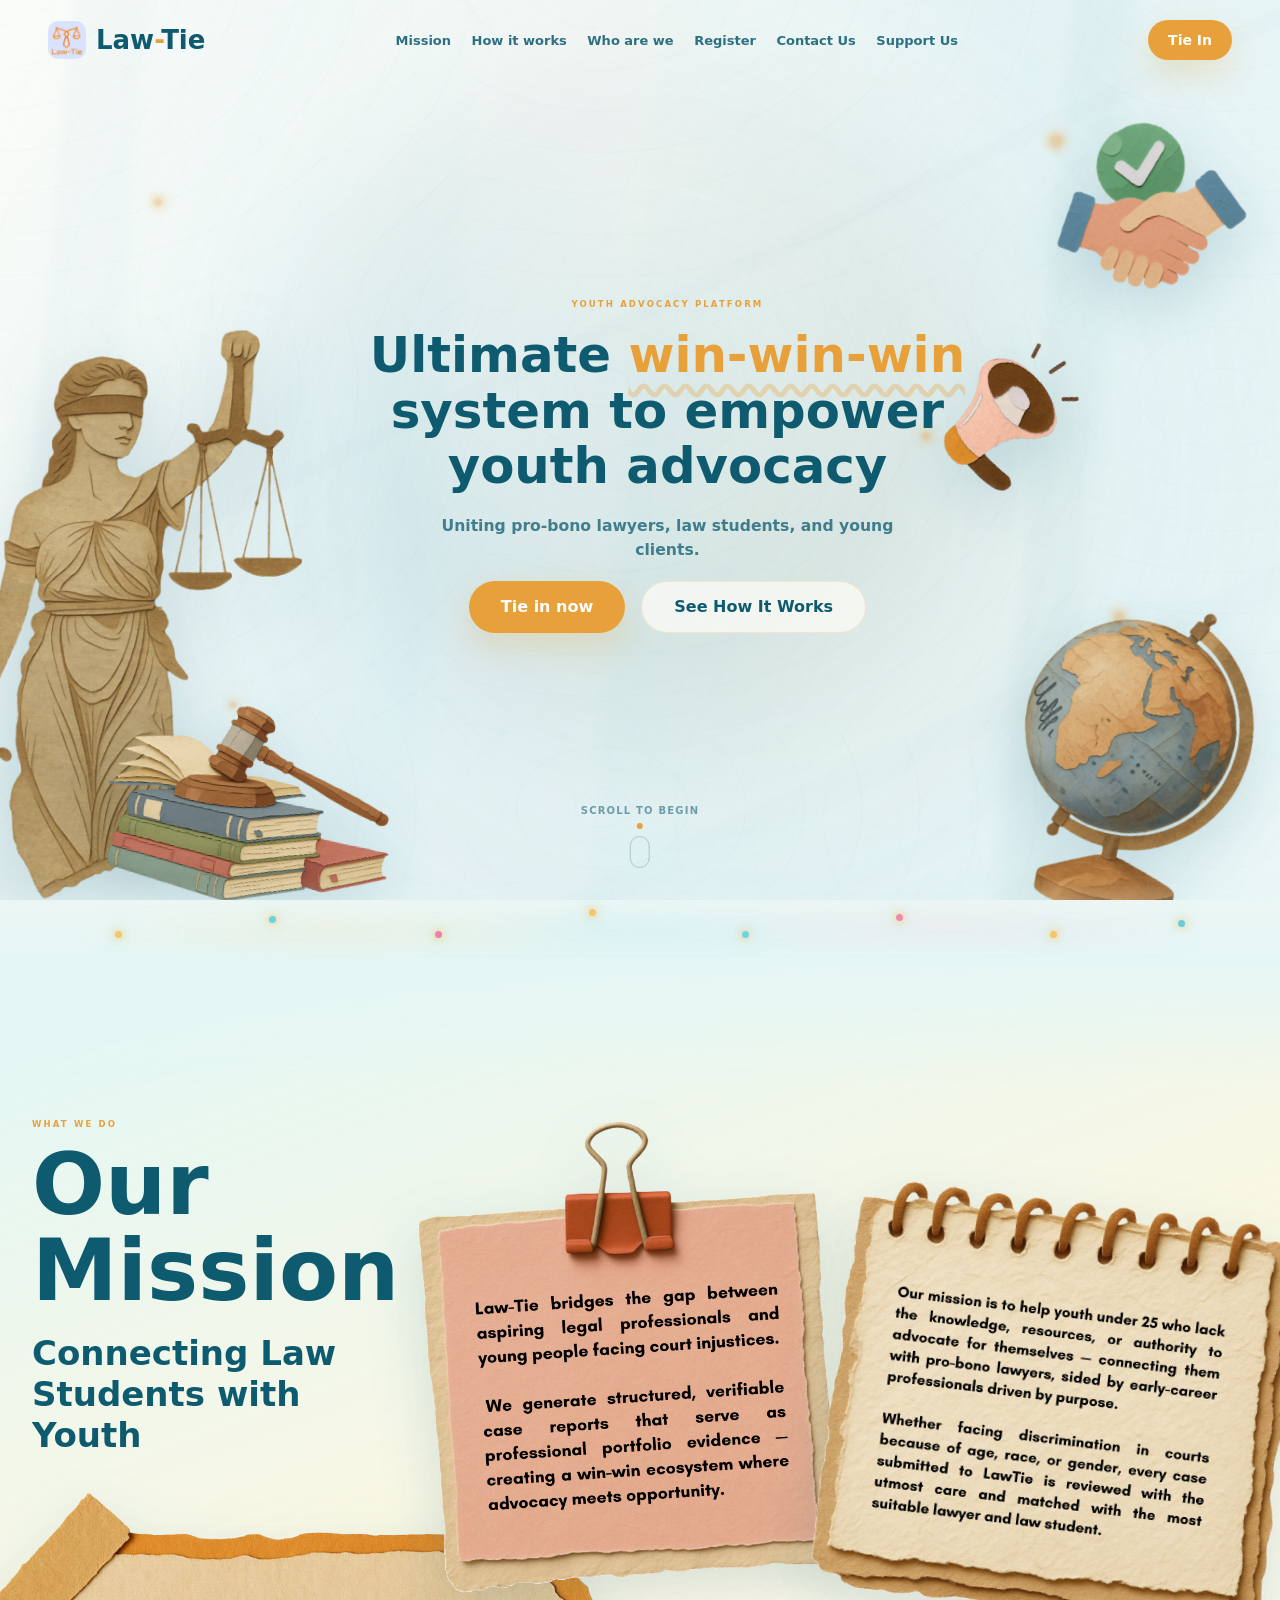
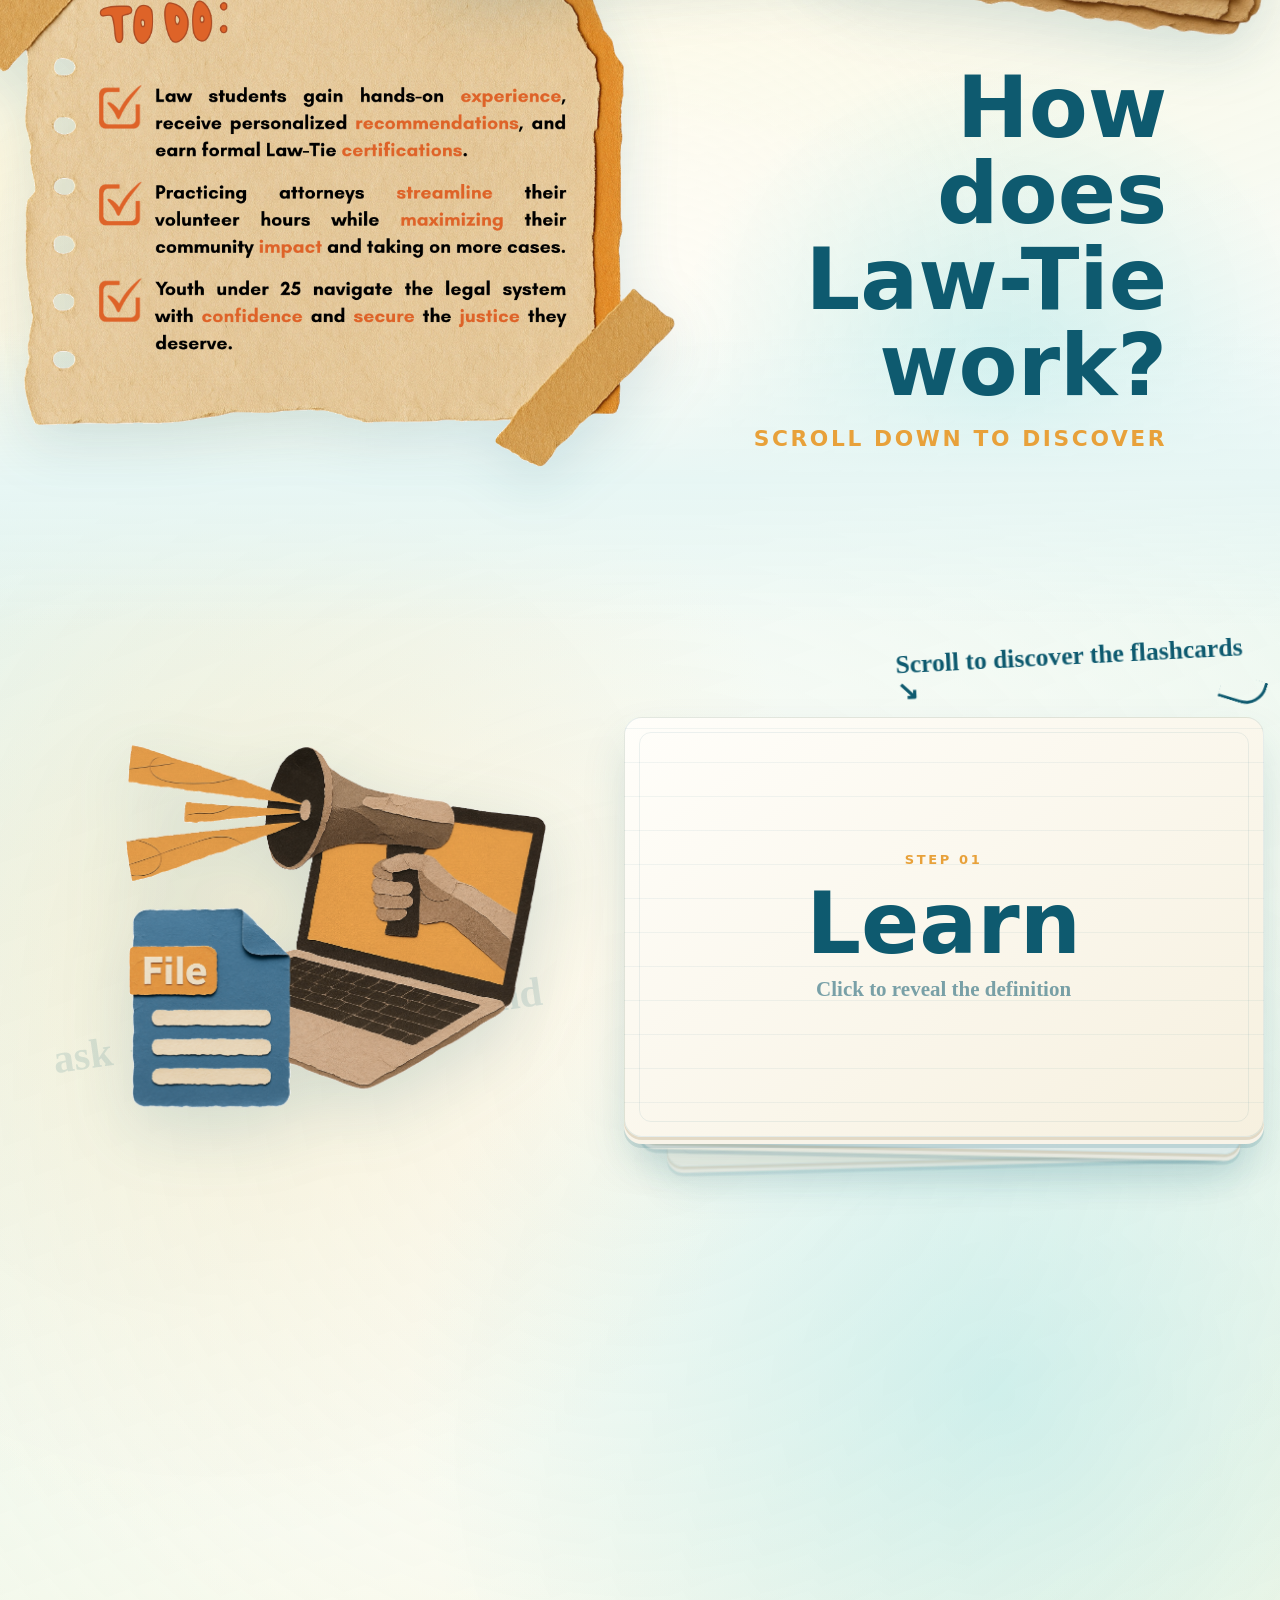
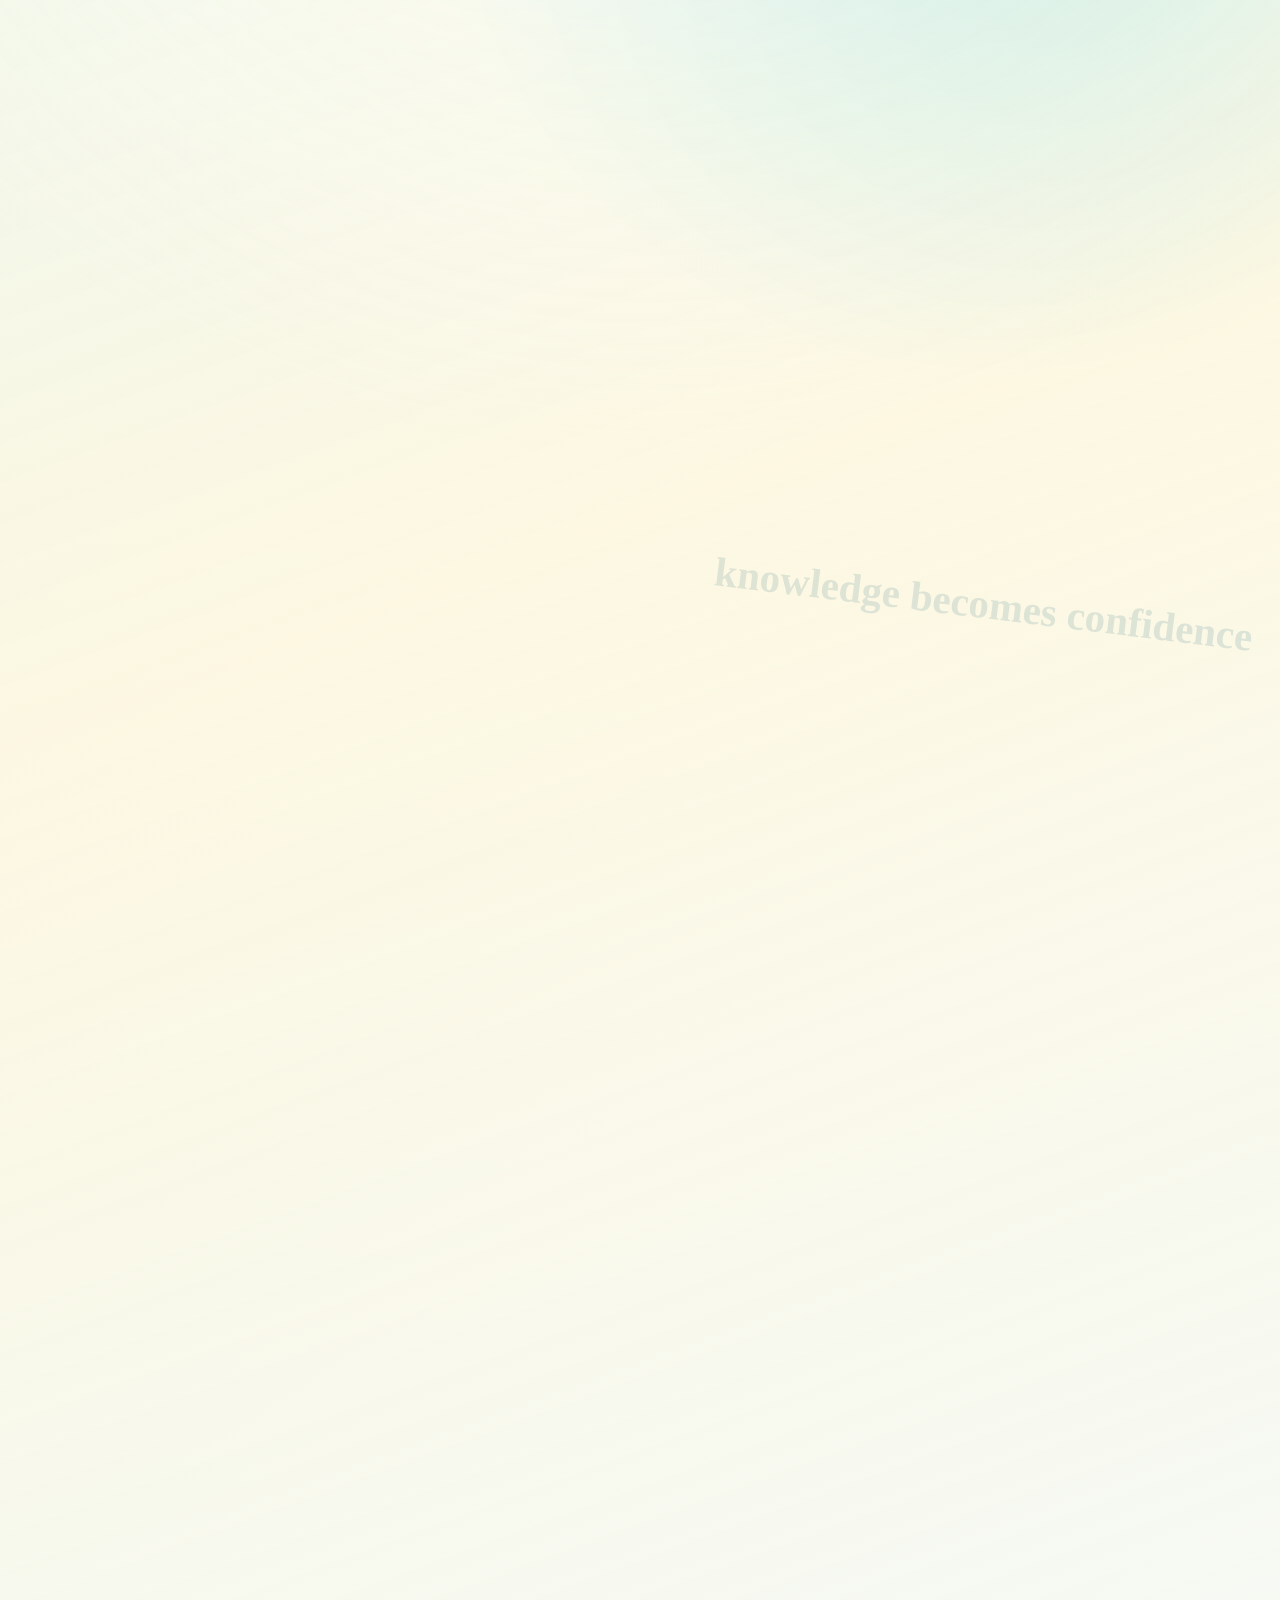
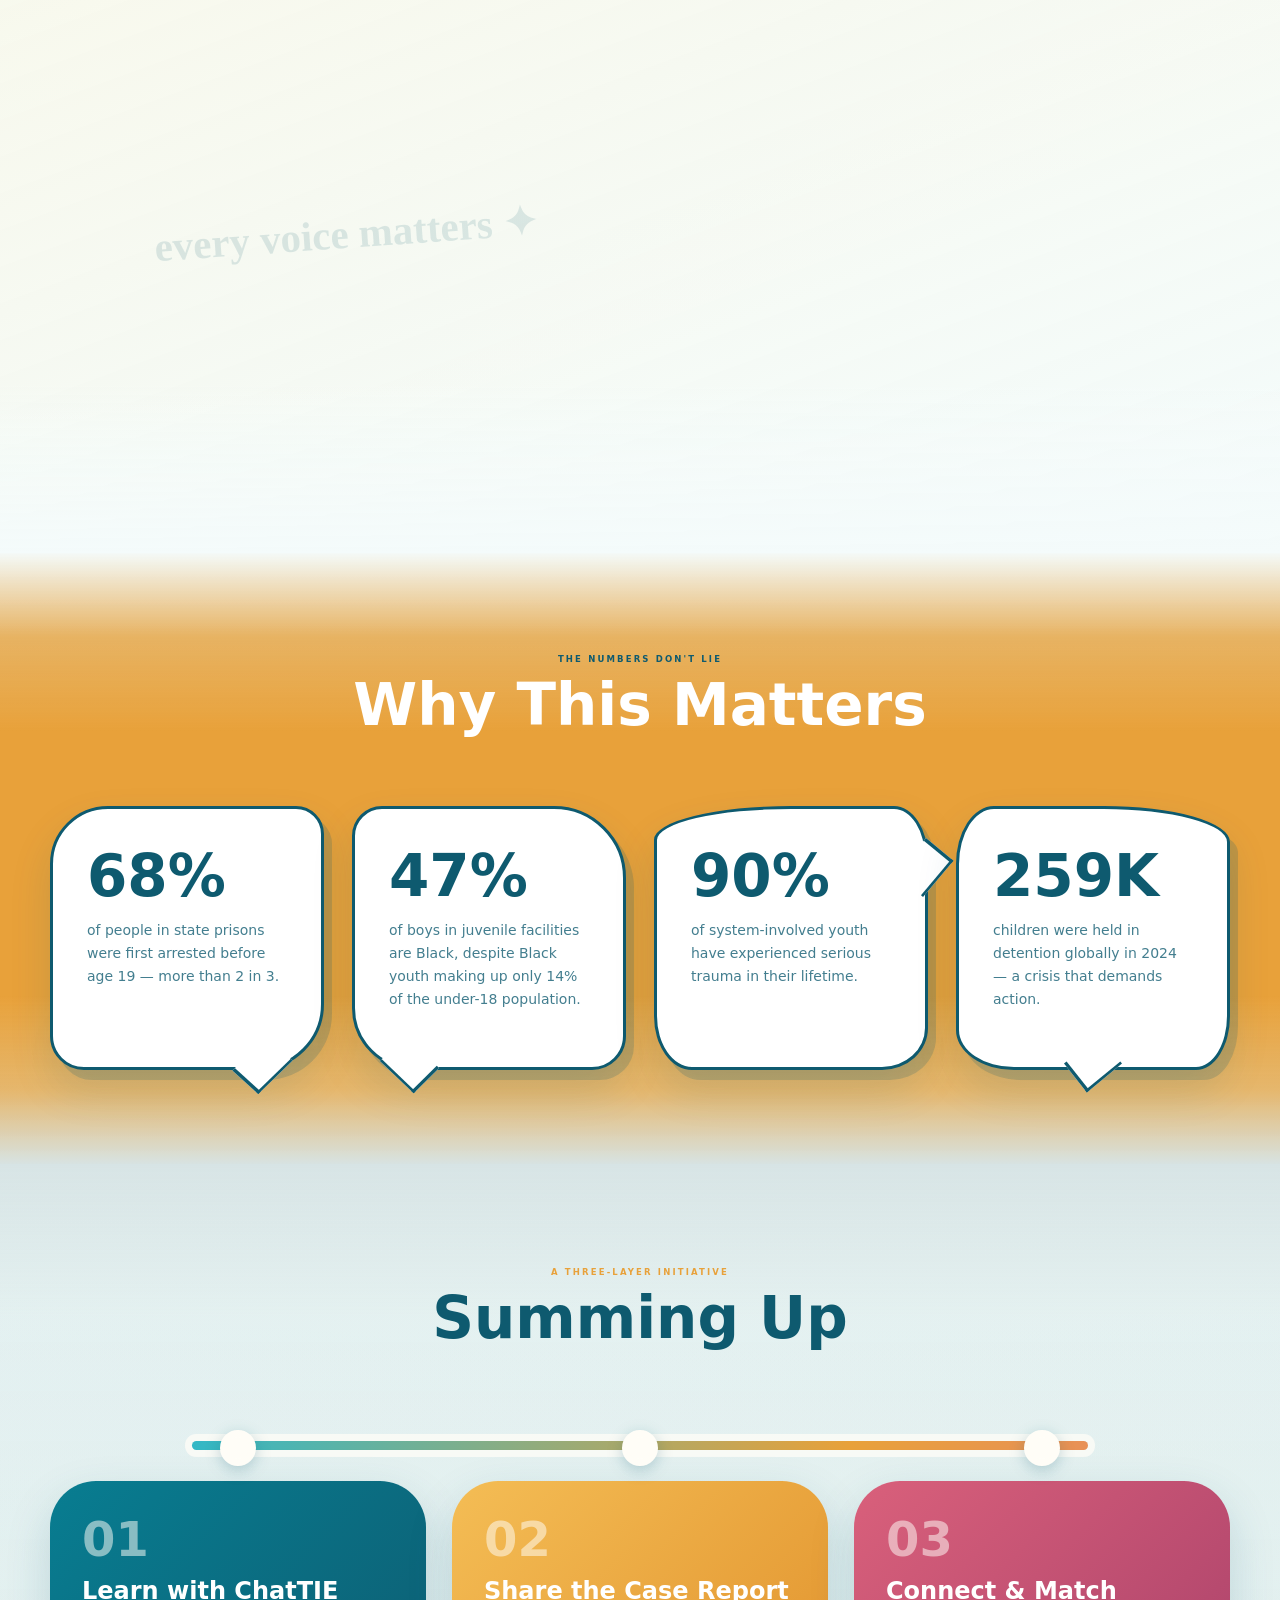
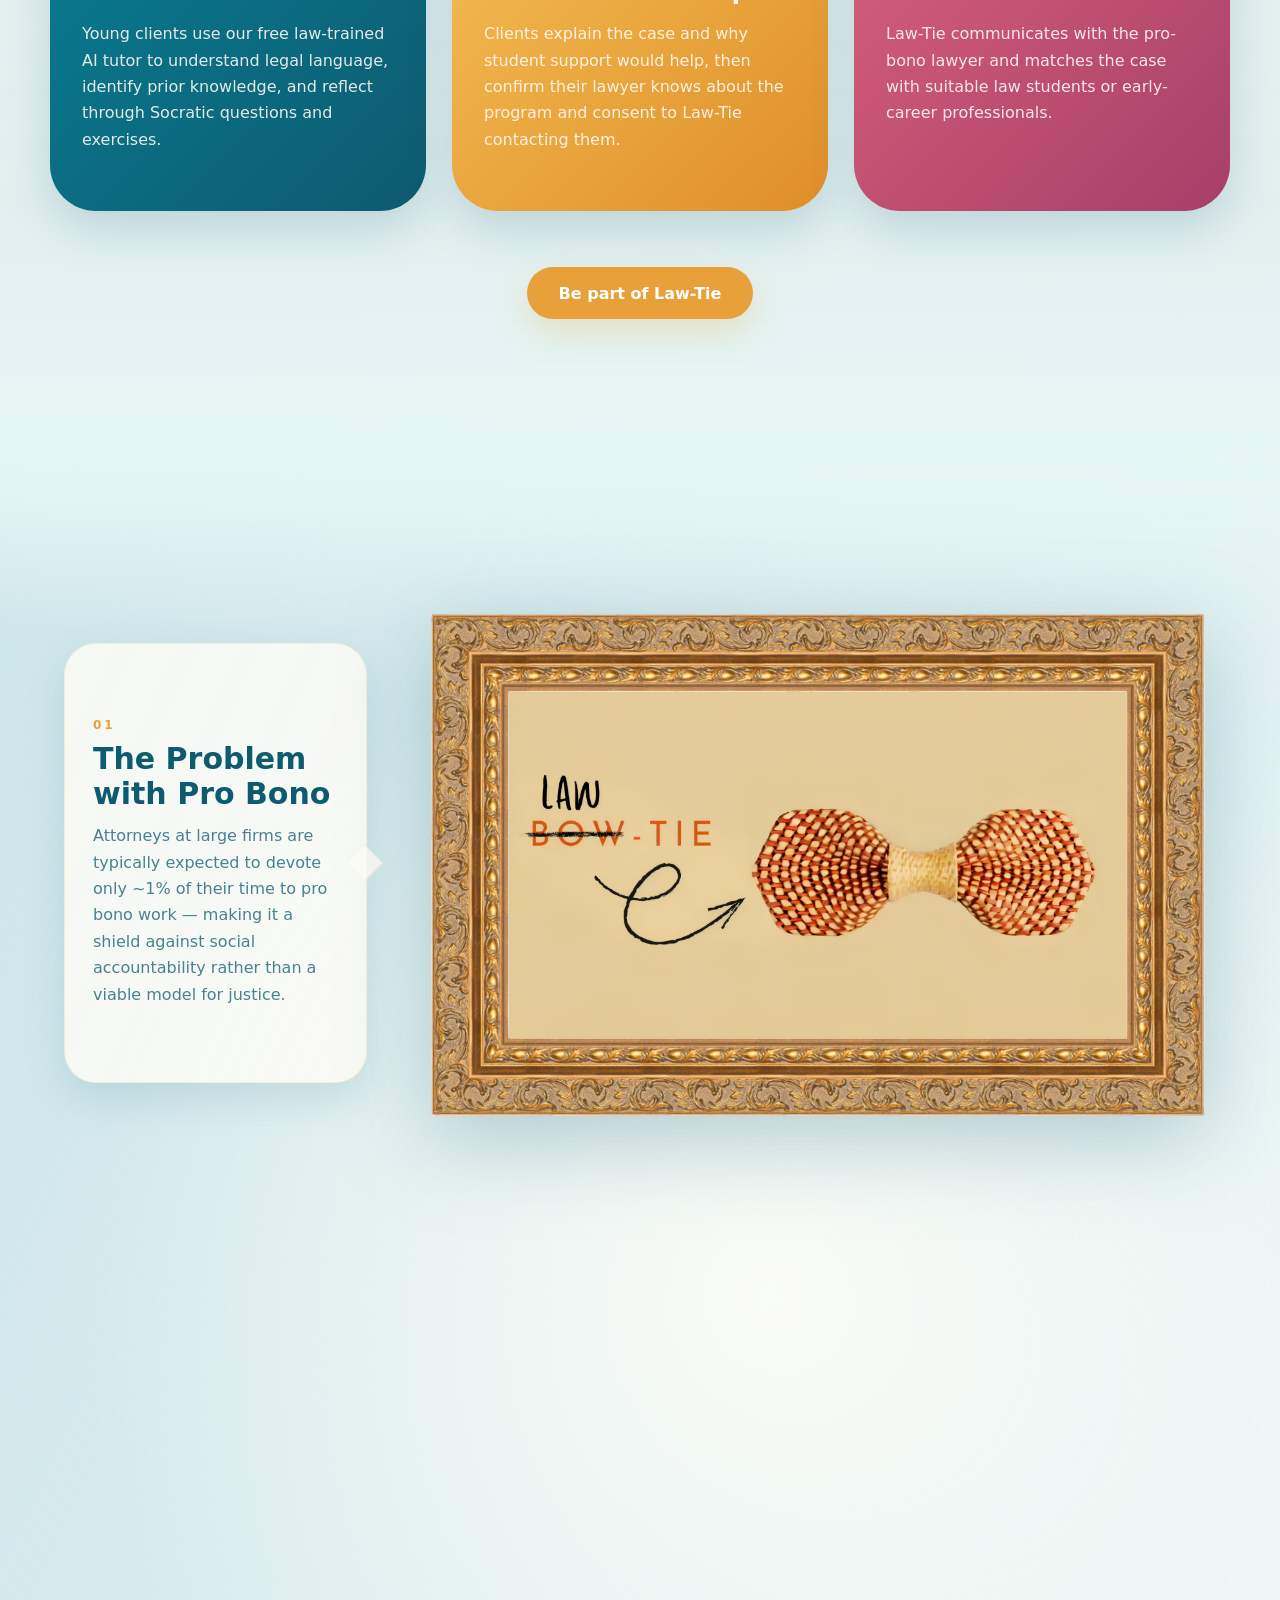
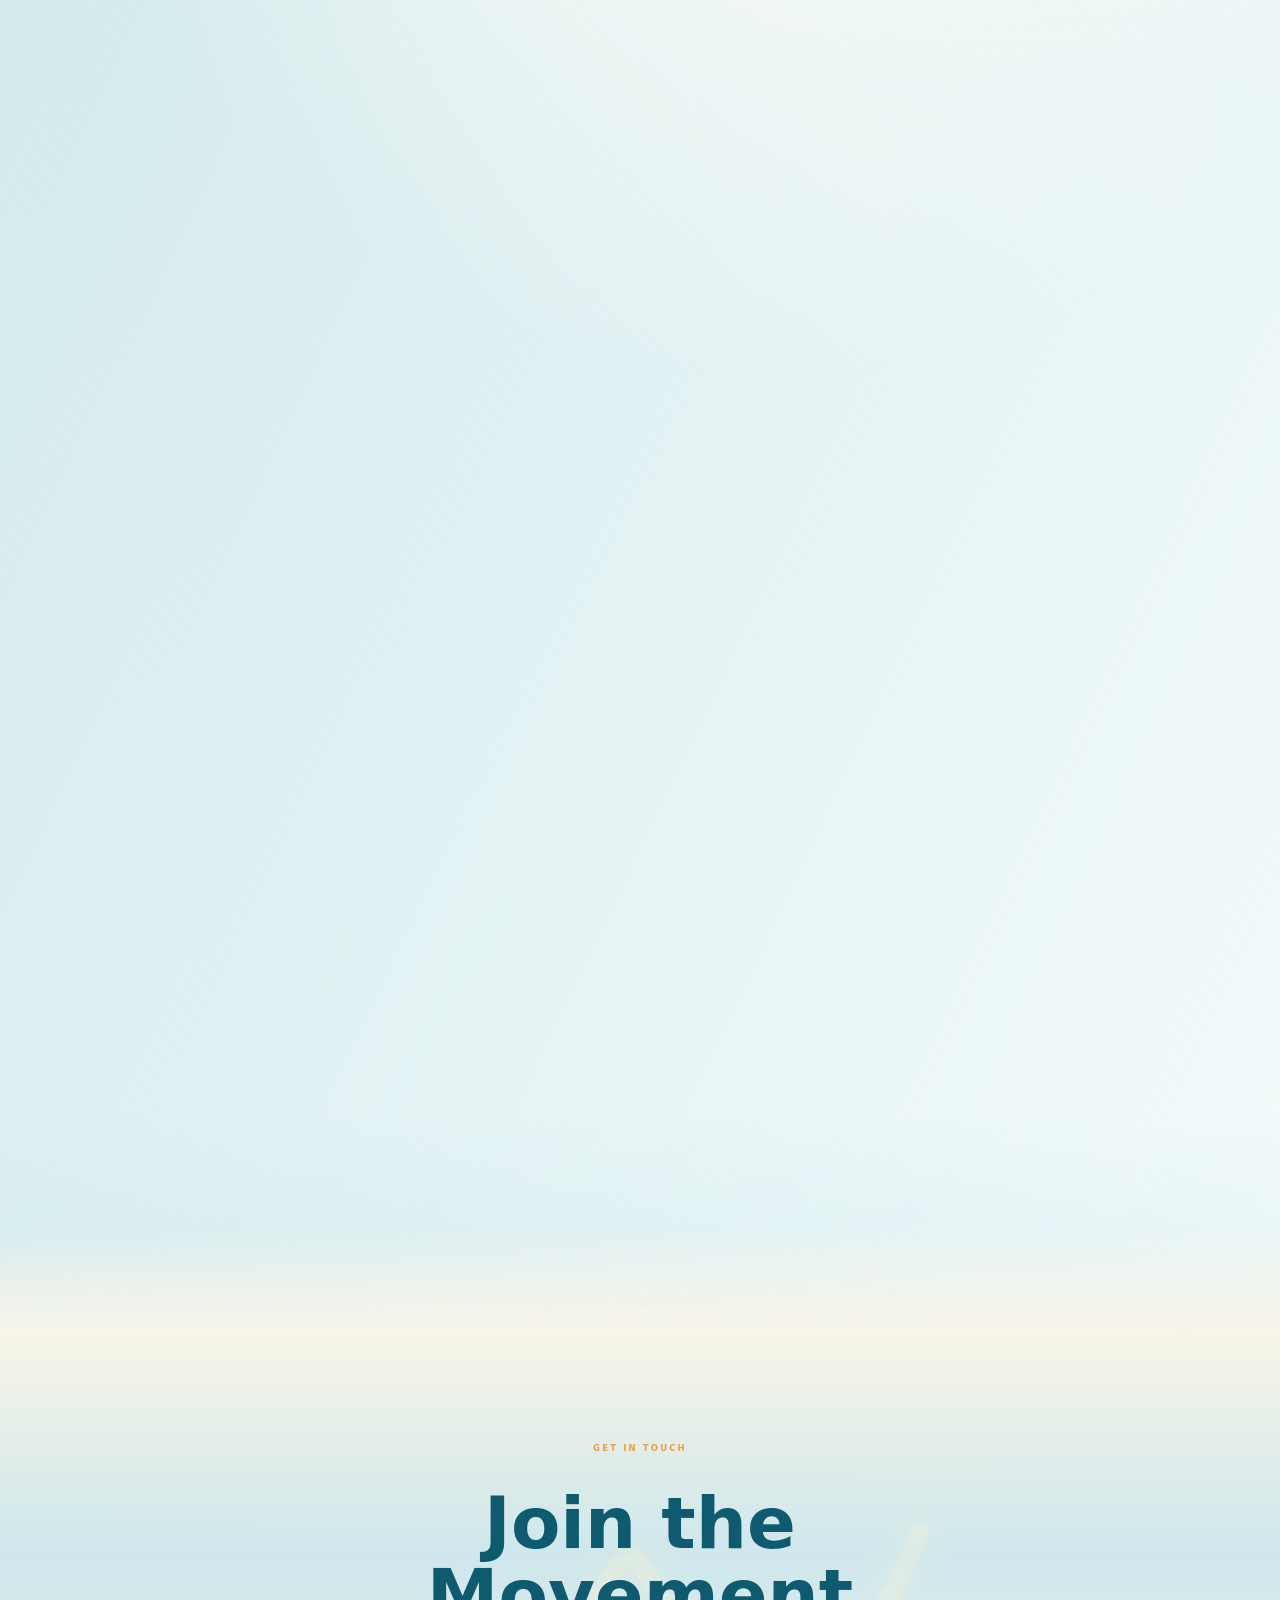
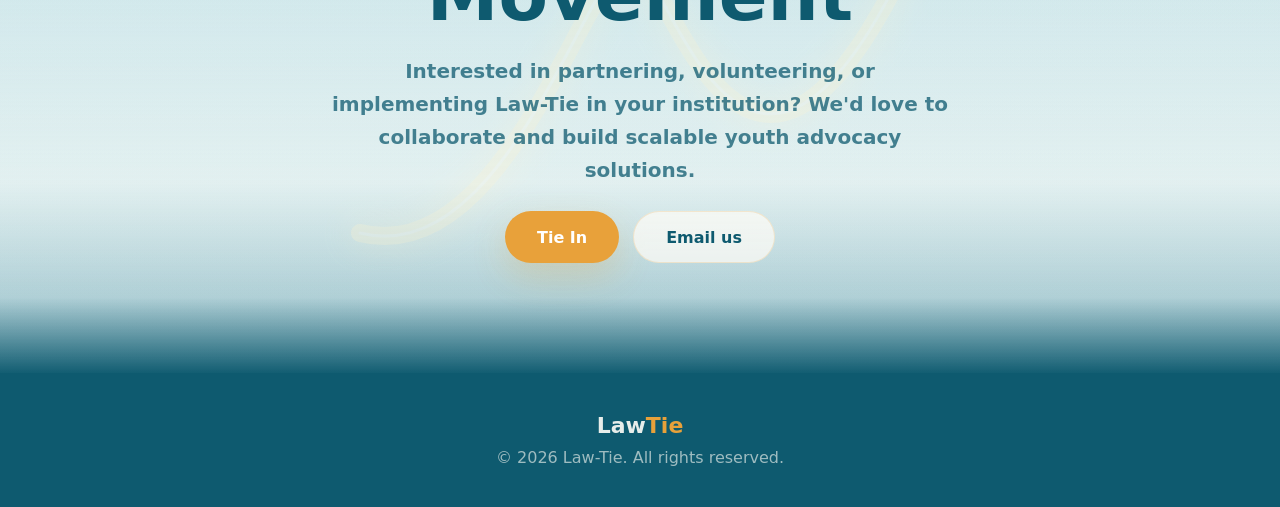
==== commit 43bfcfd9: "Jul 27, 2026, 8:53 PM" ====
--- a/index.html
+++ b/index.html
@@ -145,7 +145,7 @@
               <img class="stack-visual" src="media/card-visual-3.png" alt="" />
            </div>
            <div class="stack-cards">
-              <aside class="flashcard-click-note" aria-hidden="true">Click the flashcard to discover! ↘</aside>
+              <aside class="flashcard-click-note" aria-hidden="true">Scroll to discover the flashcards ↘</aside>
               <div class="stack-cards__item">
                  <div class="inner" role="button" tabindex="0" aria-pressed="false" aria-label="Reveal the Connect flashcard definition">
                     <div class="flashcard-face flashcard-front"><span>Step 03</span><h3>Connect</h3><small>Click to reveal the definition</small></div>
--- a/styles.css
+++ b/styles.css
@@ -699,12 +699,7 @@
 
 .work-copy::before,
 .work-copy::after {
-  content: "";
-  position: absolute;
-  z-index: 0;
-  border-radius: 50%;
-  pointer-events: none;
-  filter: blur(2px);
+  content: none;
 }
 
 .work-copy::before {
@@ -728,10 +723,7 @@
 }
 
 .work-magic {
-  position: absolute;
-  inset: 0;
-  z-index: 1;
-  pointer-events: none;
+  display: none;
 }
 
 .work-magic i {
@@ -1233,17 +1225,7 @@
 
 /* SVG background rays styling */
 .s__rays {
-  position: absolute;
-  top: 0;
-  left: 50%;
-  transform: translateX(-50%);
-  width: 100vw;
-  height: 100%;
-  min-height: 800px;
-  pointer-events: none;
-  z-index: 1;
-  overflow: hidden;
-  opacity: 0.15;
+  display: none;
 }
 
 .s__rays svg {
@@ -1873,6 +1855,7 @@
 
 .background-scribbles--work span {
   color: rgba(var(--ink-rgb), 0.13);
+  animation: none;
 }
 
 .background-scribbles--pages {
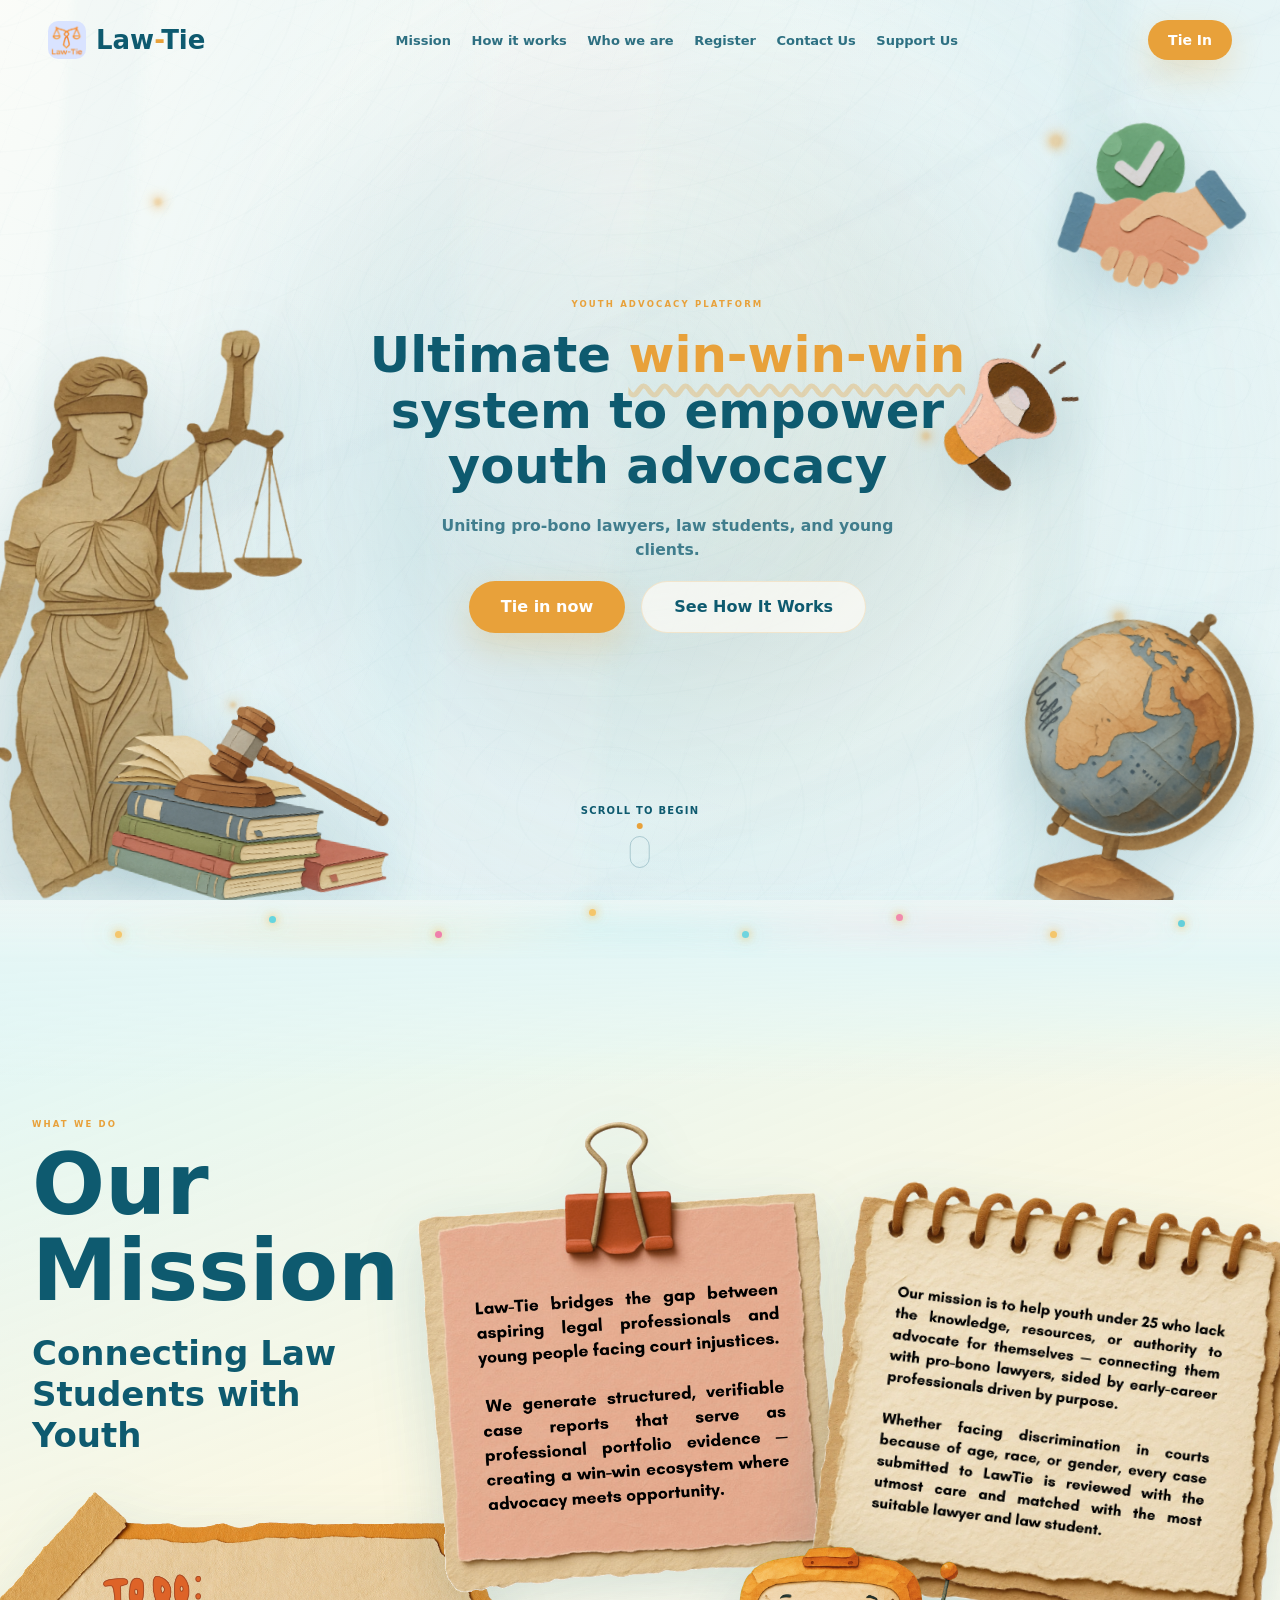
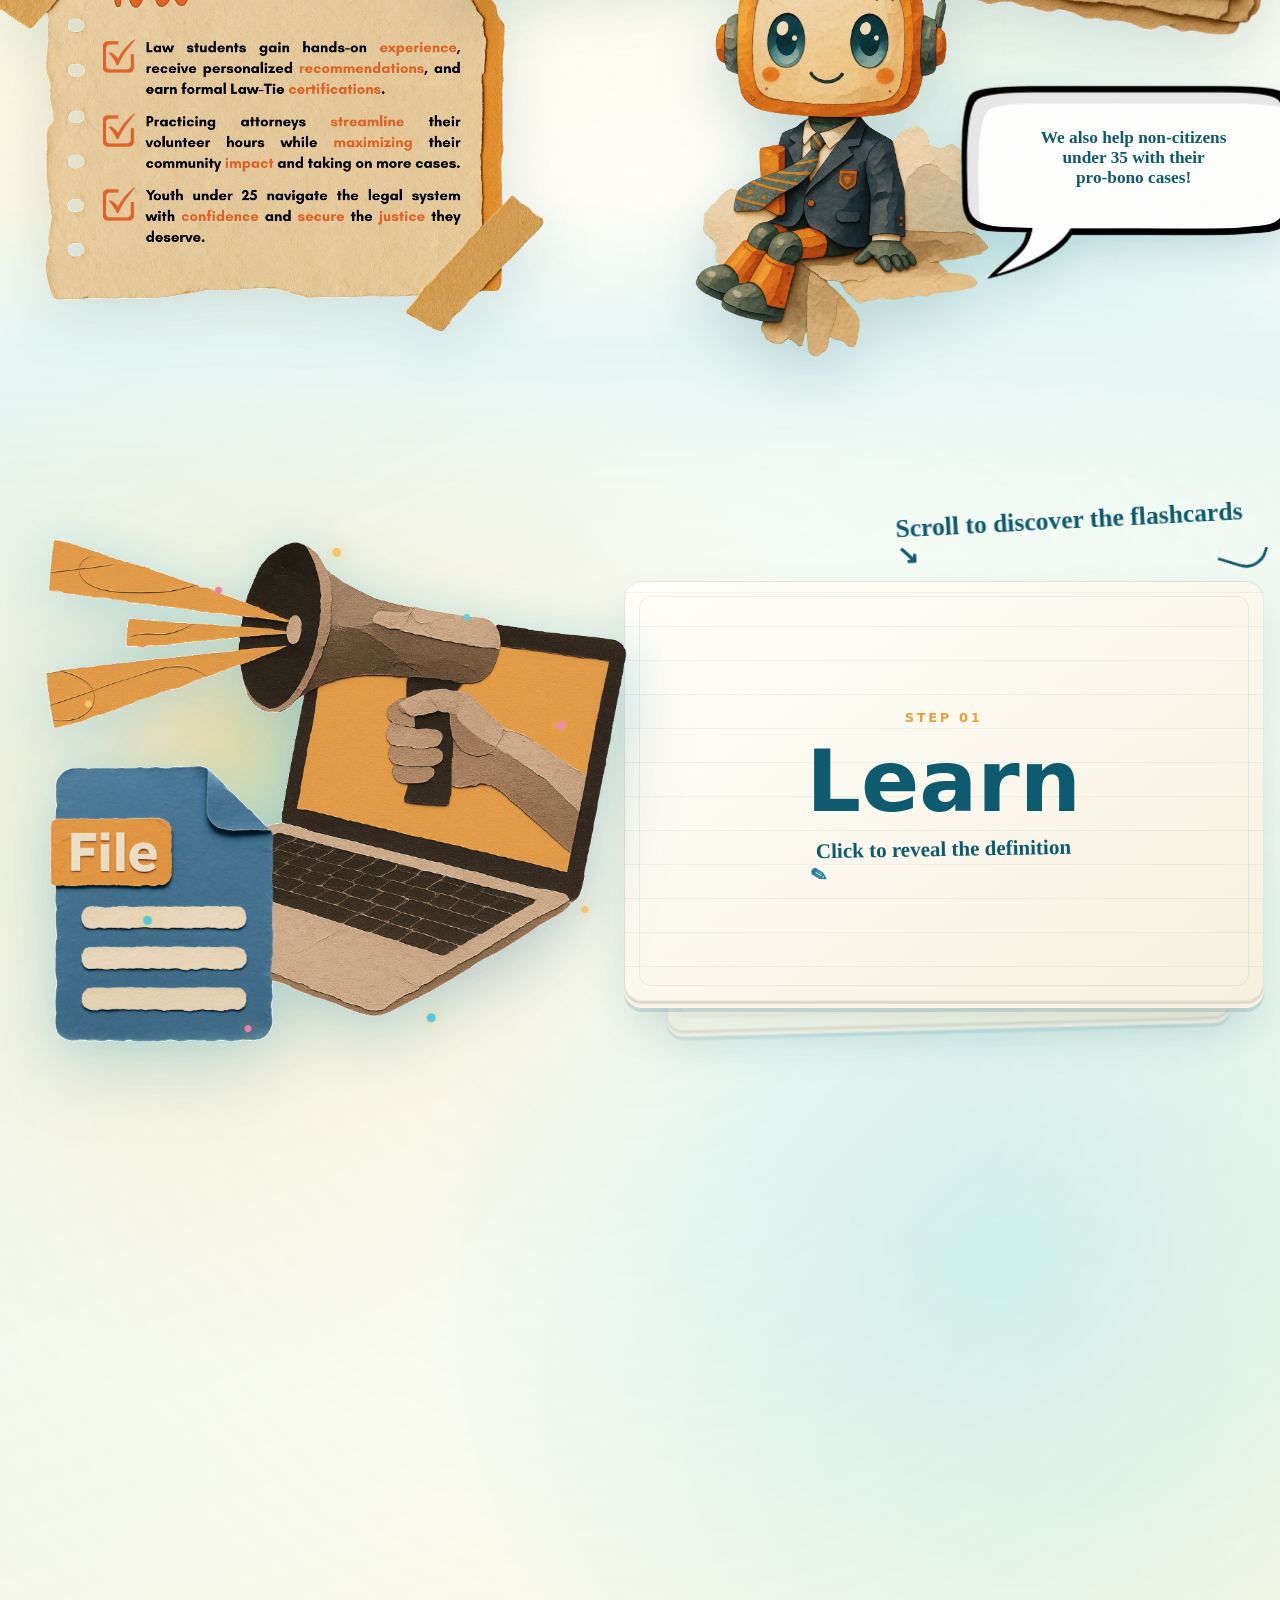
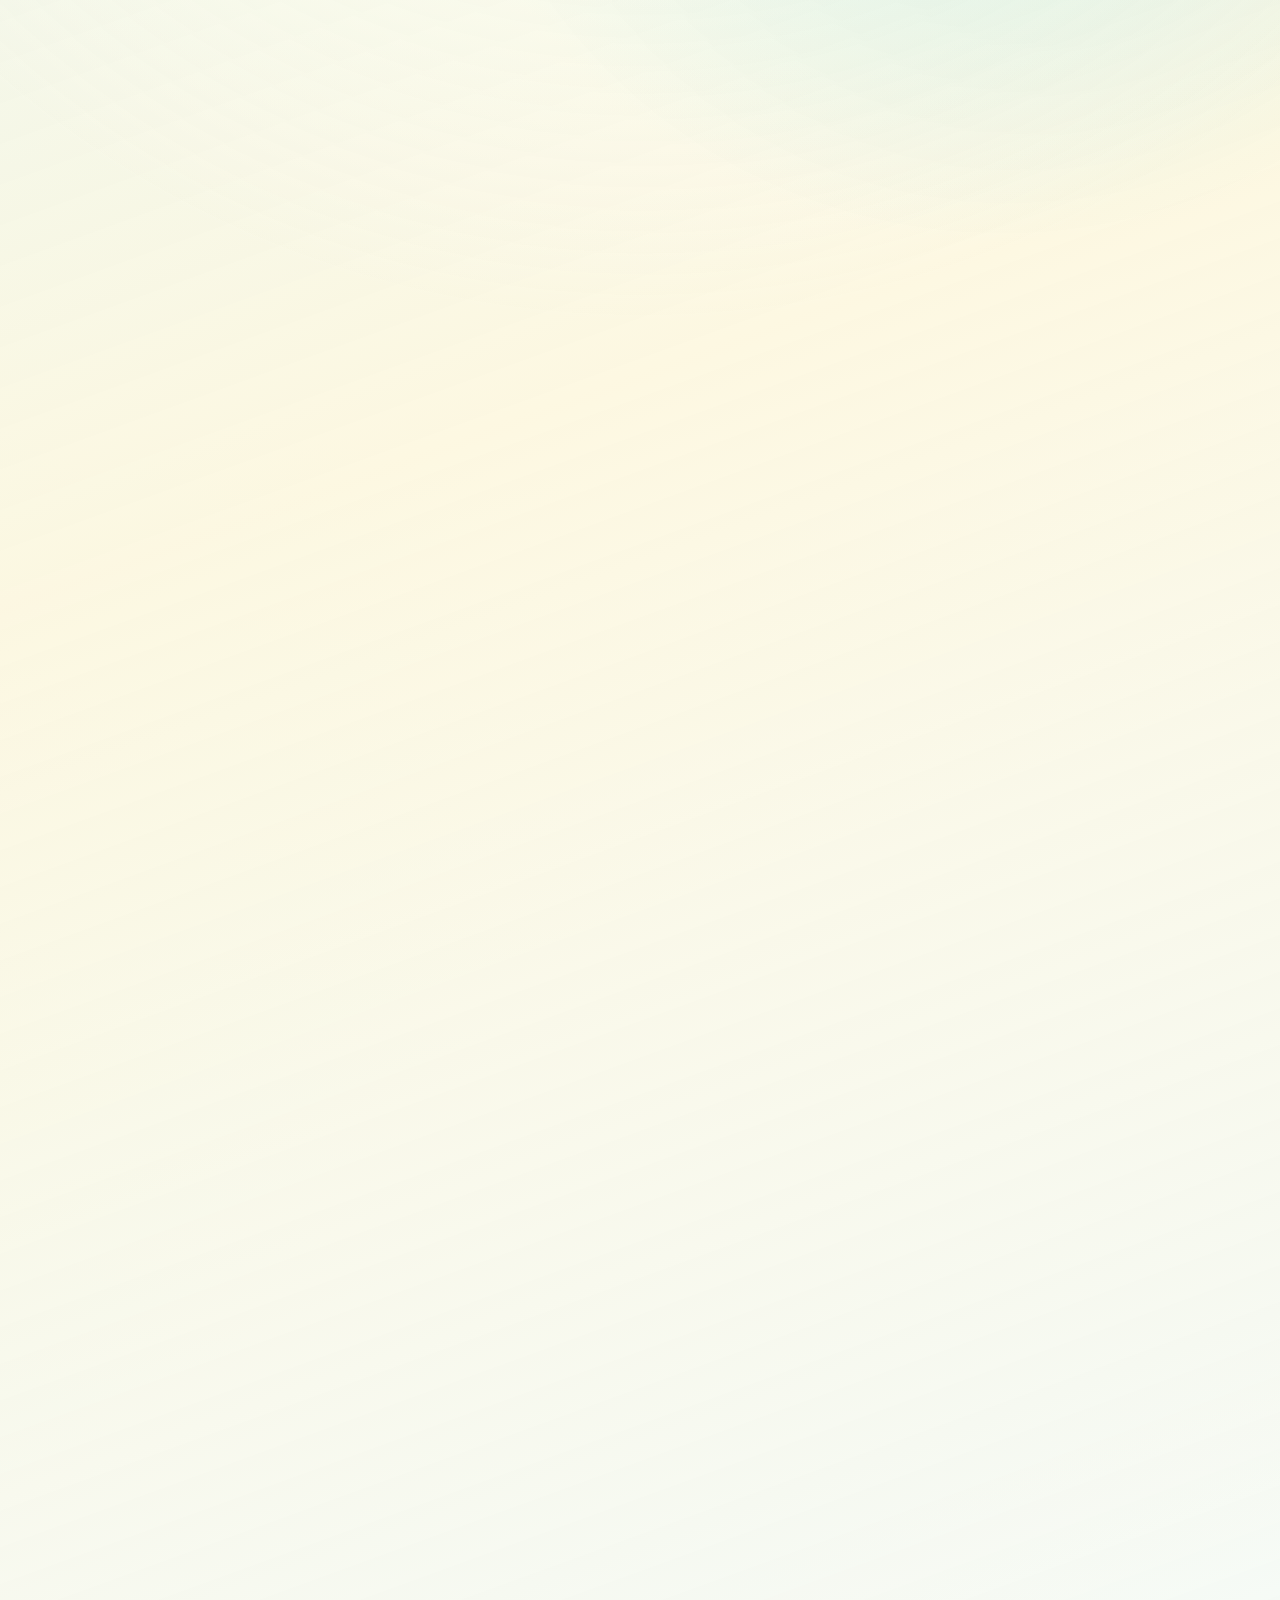
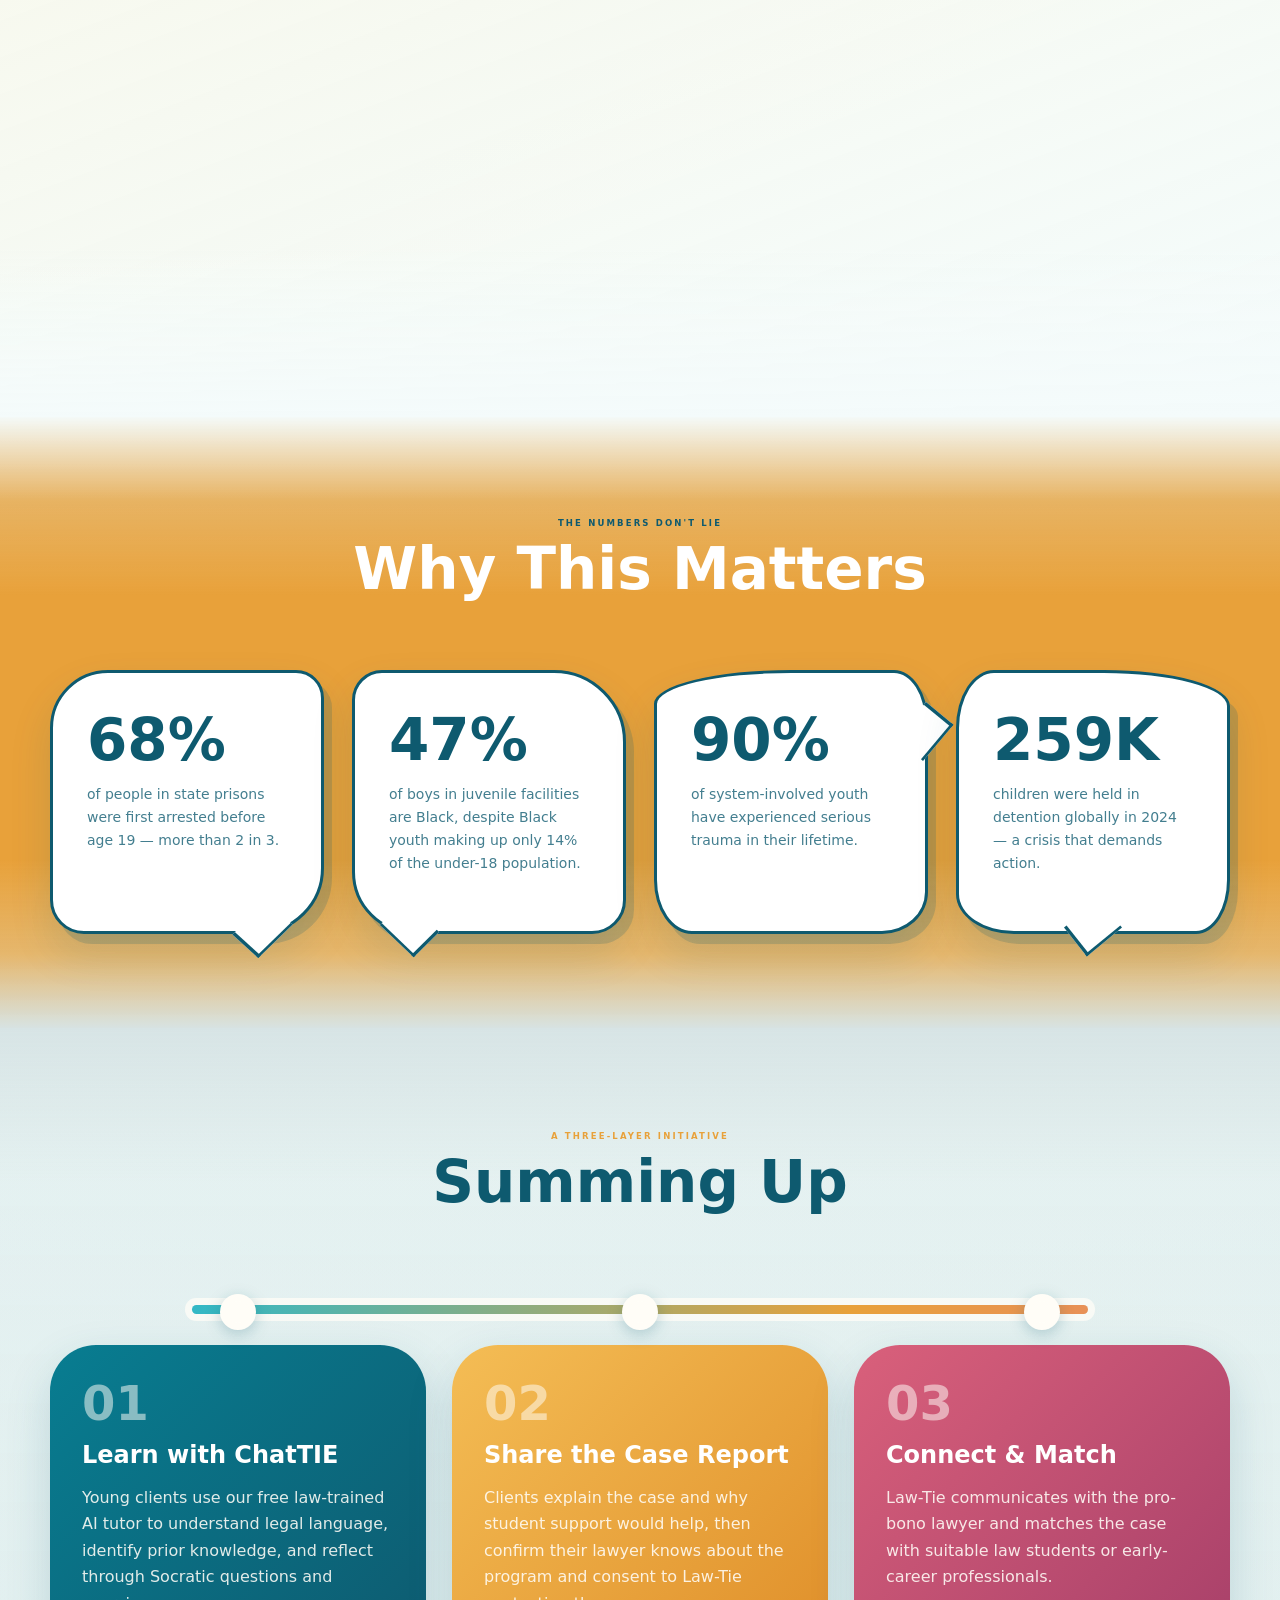
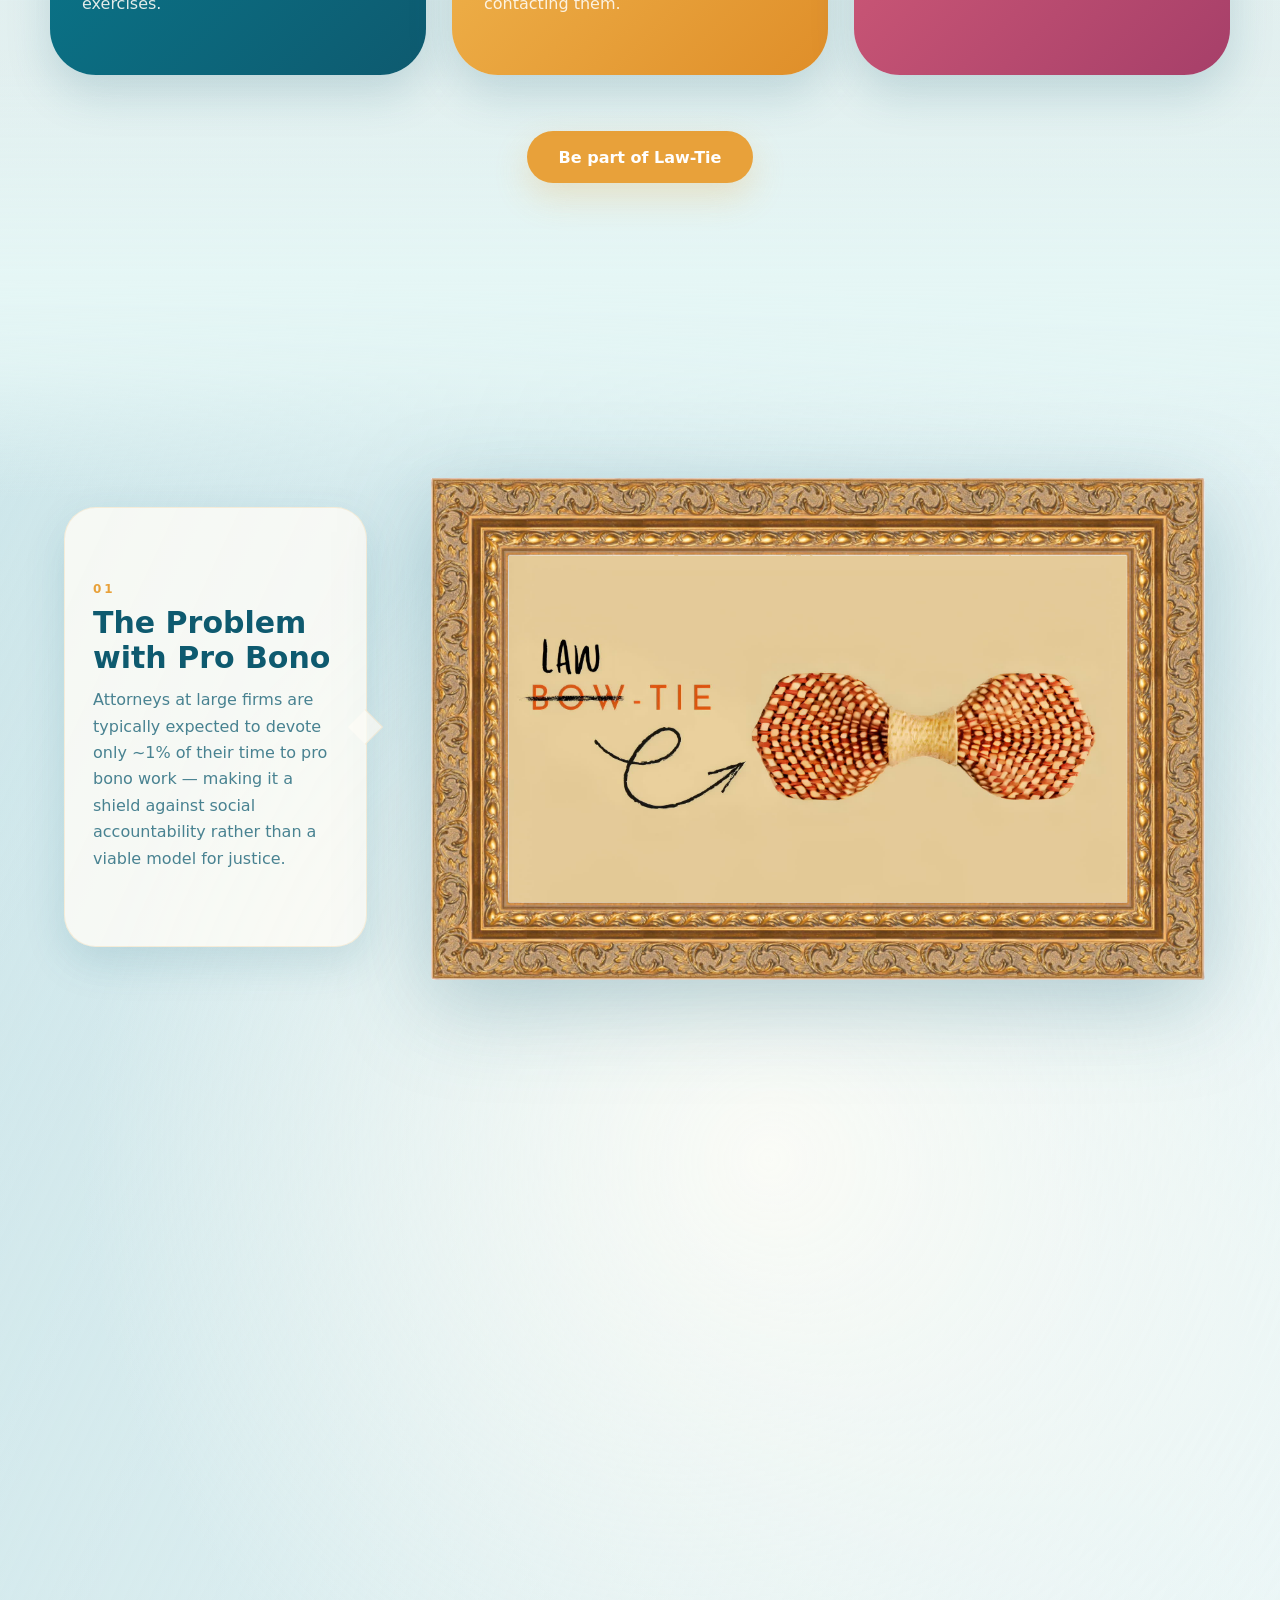
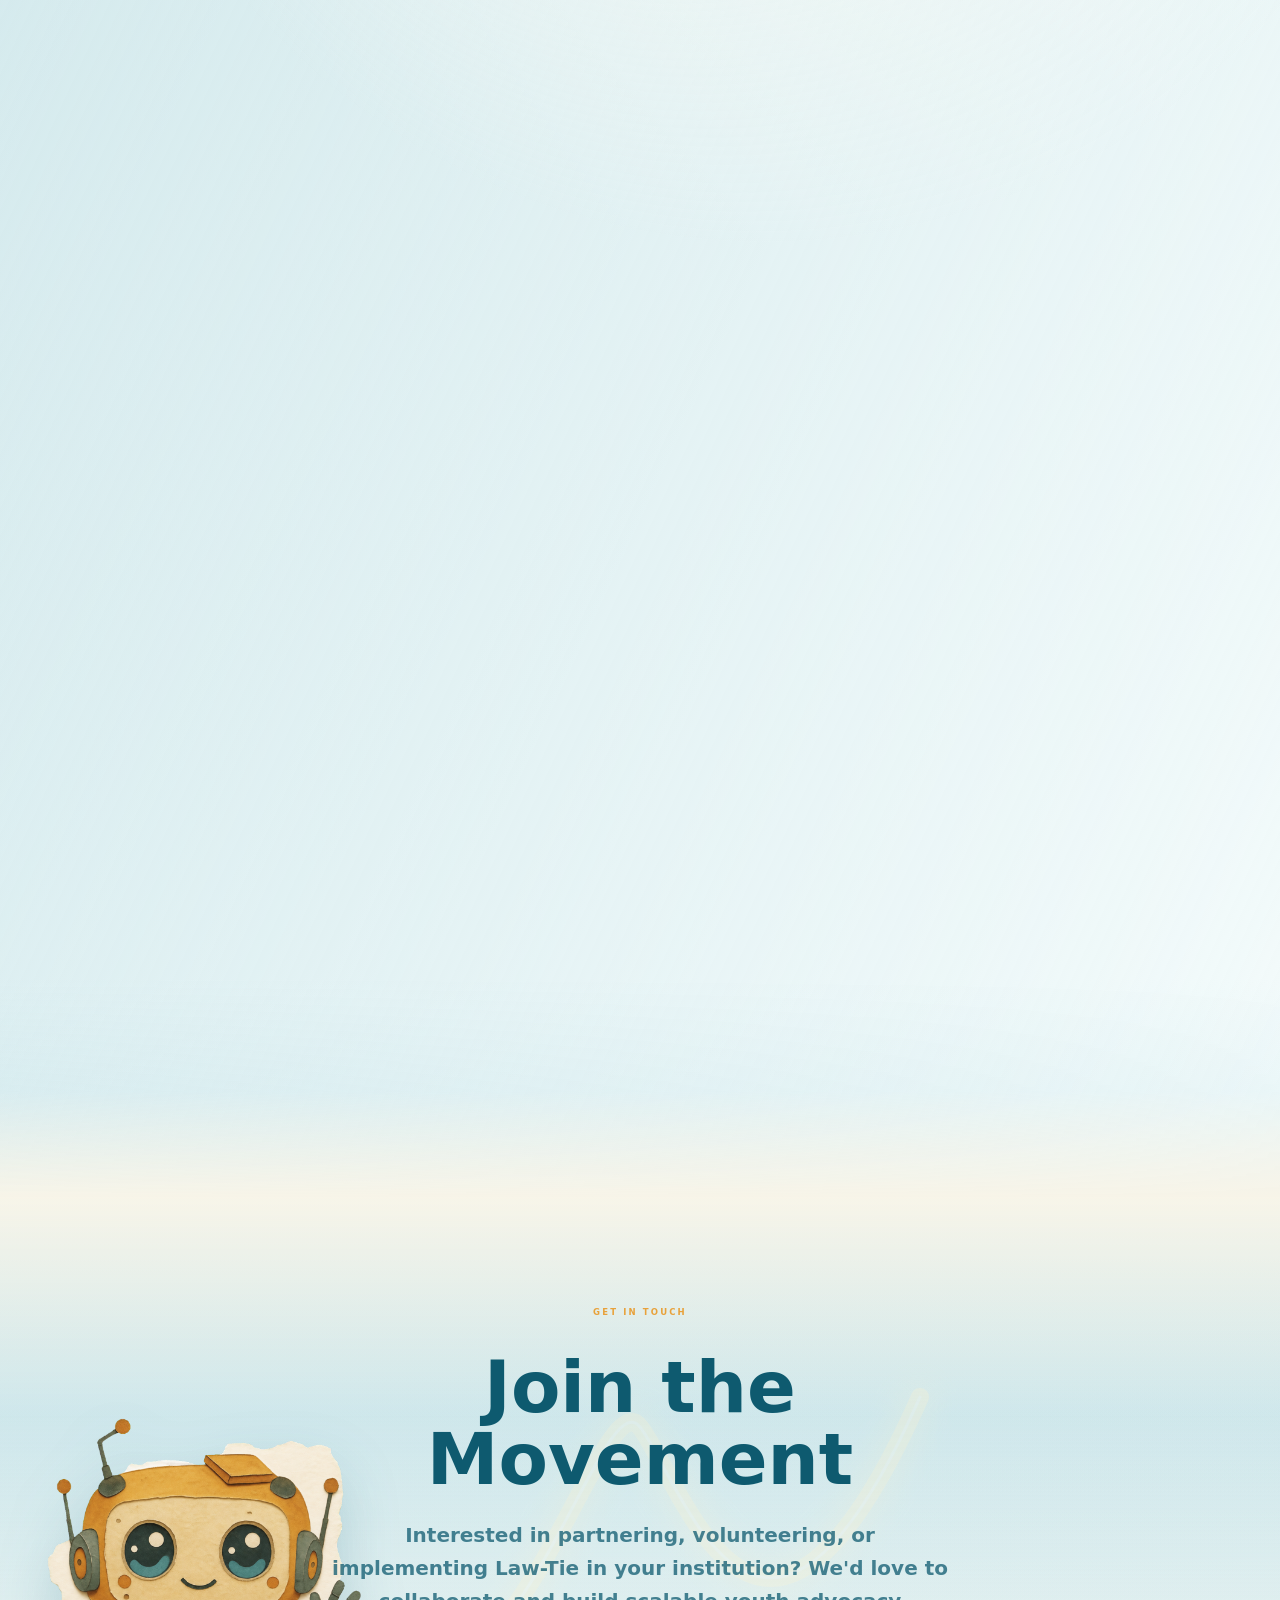
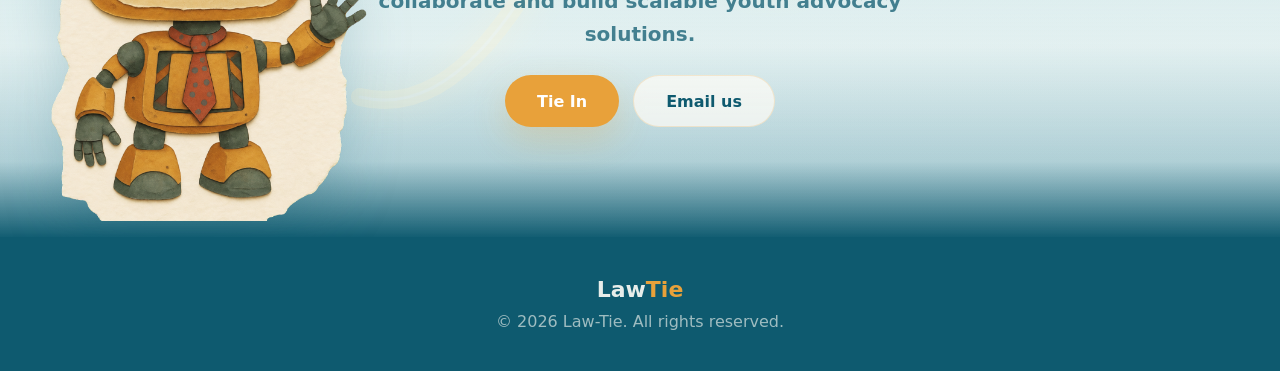
==== commit db63d6c0: "robot" ====
--- a/index.html
+++ b/index.html
@@ -36,7 +36,7 @@
       <div class="nav-links">
         <a href="index.html#mission">Mission</a>
         <a href="index.html#how-it-works">How it works</a>
-        <a href="team.html">Who are we</a>
+        <a href="team.html">Who we are</a>
         <a href="be-part.html" target="_blank" rel="noopener">Register</a>
         <a href="contact.html">Contact Us</a>
         <a href="how-to-help.html">Support Us</a>
@@ -107,10 +107,6 @@
           <h2>Our Mission</h2>
           <h3>Connecting Law Students with Youth</h3>
           <img class="mission-todo-note" src="media/mission-todo-note.png" alt="Law students gain hands-on experience and certifications, attorneys streamline volunteer hours, and youth under 25 navigate the legal system with confidence." />
-          <div class="work-intro reveal" id="how-it-works">
-            <h2>How does Law-Tie work?</h2>
-            <p>Scroll down to discover</p>
-          </div>
         </div>
         <div class="mission-notes reveal">
           <img src="media/mission-postit.png" alt="Law-Tie bridges the gap between aspiring legal professionals and young people facing court injustices." />
@@ -121,9 +117,16 @@
 Whether facing discrimination in courts because of age, race, or gender, every case submitted to LawTie is reviewed with the utmost care and matched with the most suitable lawyer and law student.</p>
           </div>
         </div>
-      </section>
-
-      <section class="work-copy" aria-label="How Law-Tie works">
+        <div class="mission-robot-callout reveal">
+          <img src="media/mission-suited-robot-transparent.png" alt="A friendly suited ChatTIE robot" />
+          <div class="mission-robot-speech">
+            <img src="media/mission-speech-bubble-transparent.png" alt="" aria-hidden="true" />
+            <p>We also help non-citizens<br />under 35 with their<br />pro-bono cases!</p>
+          </div>
+        </div>
+      </section>
+
+      <section class="work-copy" id="how-it-works" aria-label="How Law-Tie works">
         <div class="work-magic" aria-hidden="true"><i></i><i></i><i></i><i></i><i></i></div>
         <div class="background-scribbles background-scribbles--work" aria-hidden="true"><span>ask → reflect → understand</span><span>knowledge becomes confidence</span><span>every voice matters ✦</span></div>
         <div class="stack-cards-container">
@@ -244,6 +247,7 @@
       </section>
 
       <section class="join" id="join">
+        <img class="join-robot" src="media/join-waving-robot-transparent.png" alt="A friendly waving ChatTIE robot" />
         <svg class="join-ribbon" viewBox="0 0 800 600" fill="none" aria-hidden="true">
           <path d="M 120 480 C 280 520, 360 160, 400 210 C 440 260, 520 540, 680 180" stroke="url(#join-ribbon-gradient)" stroke-width="18" stroke-linecap="round" filter="url(#join-glow)" />
           <path d="M 120 480 C 280 520, 360 160, 400 210 C 440 260, 520 540, 680 180" stroke="#fff8e7" stroke-width="3" stroke-linecap="round" />
--- a/styles.css
+++ b/styles.css
@@ -454,7 +454,7 @@
   justify-items: center;
   gap: 7px;
   transform: translateX(-50%);
-  color: rgba(var(--ink-rgb), 0.55);
+  color: var(--ink);
   font-size: 10px;
   font-weight: 900;
   letter-spacing: 0.12em;
@@ -585,8 +585,8 @@
 
 .mission-todo-note {
   position: relative;
-  right: 80px;
-  width: min(235%, 1560px);
+  right: 42px;
+  width: min(180%, 1080px);
   max-width: none;
   margin-top: 34px;
   filter: drop-shadow(0 18px 28px rgba(var(--ink-rgb), 0.14));
@@ -742,34 +742,58 @@
 .work-magic i:nth-child(4) { top: 61%; right: 8%; animation-delay: 2.4s; transform: scale(0.55); }
 .work-magic i:nth-child(5) { top: 79%; left: 22%; animation-delay: 3.2s; transform: scale(0.75); }
 
-.work-intro {
-  position: absolute;
-  left: calc(clamp(360px, 34vw, 570px) + 260px);
-  top: calc(clamp(170px, 20vw, 265px) + 340px);
-  z-index: 6;
-  width: min(440px, 42vw);
-  text-align: right;
+.mission-robot-callout {
+  position: absolute;
+  top: calc(clamp(170px, 20vw, 265px) + 320px);
+  right: clamp(210px, 20vw, 360px);
+  left: auto;
+  z-index: 8;
+  width: min(27vw, 340px);
+  pointer-events: none;
 }
 
 #how-it-works {
   scroll-margin-top: 110px;
 }
 
-.work-intro h2 {
+.mission-robot-callout img {
+  width: 100%;
+  max-width: none;
+  filter: drop-shadow(0 24px 30px rgba(var(--ink-rgb), 0.2));
+  animation: mission-robot-float 4.8s ease-in-out infinite;
+}
+
+.mission-robot-speech {
+  position: absolute;
+  top: 31%;
+  left: 72%;
+  z-index: 3;
+  width: min(32vw, 420px);
+  animation: speech-bubble-float 4.2s ease-in-out infinite;
+}
+
+.mission-robot-speech img {
+  width: 100%;
+  max-width: none;
+  filter: drop-shadow(0 16px 18px rgba(var(--ink-rgb), 0.16));
+  animation: none;
+}
+
+.mission-robot-speech p {
+  position: absolute;
+  top: 15%;
+  left: 10%;
+  display: grid;
+  place-items: center;
+  width: 80%;
+  height: 48%;
   margin: 0;
   color: var(--ink);
-  font-size: clamp(44px, 7vw, 86px);
-  line-height: 1;
-  letter-spacing: 0;
-}
-
-.work-intro p {
-  margin: 18px 0 0;
-  color: var(--orange);
-  font-size: clamp(16px, 1.7vw, 22px);
-  font-weight: 900;
-  letter-spacing: 0.12em;
-  text-transform: uppercase;
+  font-family: "Noteworthy", "Chalkboard SE", "Segoe Print", cursive;
+  font-size: clamp(15px, 1.35vw, 21px);
+  font-weight: 800;
+  line-height: 1.16;
+  text-align: center;
 }
 
 /* Stacking Cards Section */
@@ -786,18 +810,53 @@
 
 .stack-visuals {
   position: absolute;
-  top: calc(50vh - 210px);
+  top: calc(50vh - 260px);
   left: var(--visual-left);
-  width: min(34vw, 420px);
-  height: 420px;
+  width: min(42vw, 560px);
+  height: 520px;
   transform: translateX(-50%);
   z-index: 4;
   pointer-events: none;
 }
 
+.stack-visuals::before,
+.stack-visuals::after {
+  content: "";
+  position: absolute;
+  pointer-events: none;
+}
+
+.stack-visuals::before {
+  inset: 4% -8%;
+  border-radius: 50%;
+  background:
+    radial-gradient(circle at 50% 54%, rgba(95, 214, 225, 0.34), transparent 43%),
+    radial-gradient(circle at 34% 42%, rgba(255, 187, 58, 0.32), transparent 30%),
+    radial-gradient(circle at 68% 64%, rgba(238, 112, 166, 0.26), transparent 29%);
+  filter: blur(14px);
+  animation: stack-visual-aura 4.8s ease-in-out infinite alternate;
+}
+
+.stack-visuals::after {
+  inset: -2% -5%;
+  z-index: 3;
+  background:
+    radial-gradient(circle at 8% 34%, #f4c66c 0 3px, transparent 4px),
+    radial-gradient(circle at 18% 74%, #54c9d8 0 4px, transparent 5px),
+    radial-gradient(circle at 30% 13%, #ef7fac 0 3px, transparent 4px),
+    radial-gradient(circle at 50% 6%, #f4c66c 0 4px, transparent 5px),
+    radial-gradient(circle at 72% 18%, #62d1de 0 3px, transparent 4px),
+    radial-gradient(circle at 88% 38%, #ef8bac 0 4px, transparent 5px),
+    radial-gradient(circle at 92% 72%, #f4c66c 0 3px, transparent 4px),
+    radial-gradient(circle at 66% 92%, #54c9d8 0 4px, transparent 5px),
+    radial-gradient(circle at 35% 94%, #ef7fac 0 3px, transparent 4px);
+  filter: drop-shadow(0 0 7px rgba(255, 190, 70, 0.72));
+  animation: stack-visual-sparkles 5.2s ease-in-out infinite;
+}
+
 .stack-visuals.is-pinned {
   position: fixed;
-  top: calc(50vh - 210px);
+  top: calc(50vh - 260px);
   left: var(--visual-left);
   transform: translateX(-50%);
   z-index: 19;
@@ -819,13 +878,15 @@
   object-fit: contain;
   opacity: 0;
   transform: translate(-50%, -50%) scale(0.92);
-  filter: drop-shadow(0 22px 34px rgba(var(--ink-rgb), 0.15));
+  filter:
+    drop-shadow(0 24px 34px rgba(var(--ink-rgb), 0.18))
+    drop-shadow(0 0 18px rgba(82, 207, 220, 0.22));
   transition: opacity 0.55s ease, transform 0.7s cubic-bezier(0.25, 1, 0.5, 1);
 }
 
 .stack-visual.is-current {
   opacity: 1;
-  transform: translate(-50%, -50%) scale(1);
+  transform: translate(-50%, -50%) scale(1.08);
 }
 
 .stack-visual.is-past {
@@ -978,10 +1039,44 @@
 }
 
 .flashcard-front small {
-  color: rgba(var(--ink-rgb), 0.55);
+  position: relative;
+  display: inline-block;
+  padding: 2px 3px 10px;
+  color: var(--ink);
   font-family: "Noteworthy", "Chalkboard SE", "Segoe Print", cursive;
   font-size: clamp(16px, 1.7vw, 21px);
   font-weight: 700;
+  line-height: 1.15;
+  transform: rotate(-1deg);
+}
+
+.flashcard-front small::before {
+  content: "✎";
+  position: absolute;
+  bottom: -12px;
+  left: -3px;
+  z-index: 2;
+  color: #247f99;
+  font-family: Georgia, serif;
+  font-size: 20px;
+  line-height: 1;
+  transform: rotate(-12deg);
+  animation: flashcard-pencil-trace 2.6s ease-in-out infinite;
+}
+
+.flashcard-front small::after {
+  content: "";
+  position: absolute;
+  right: 0;
+  bottom: 1px;
+  left: 0;
+  height: 4px;
+  border-radius: 60% 45% 55% 40%;
+  background: linear-gradient(90deg, #1d6f87, #35bdd2 48%, #17677f);
+  clip-path: polygon(0 25%, 14% 4%, 30% 30%, 48% 8%, 66% 34%, 82% 10%, 100% 28%, 100% 80%, 84% 64%, 67% 90%, 48% 66%, 30% 92%, 14% 67%, 0 86%);
+  transform: scaleX(0);
+  transform-origin: left center;
+  animation: flashcard-underline-draw 2.6s ease-in-out infinite;
 }
 
 .flashcard-back {
@@ -1705,8 +1800,23 @@
   opacity: 0.3;
 }
 
+.join-robot {
+  position: absolute;
+  bottom: 18px;
+  left: clamp(10px, 2.5vw, 46px);
+  z-index: 2;
+  width: min(27vw, 380px);
+  max-height: 92%;
+  object-fit: contain;
+  object-position: left bottom;
+  filter: drop-shadow(0 24px 28px rgba(var(--ink-rgb), 0.2));
+  animation: join-robot-wave-float 4.6s ease-in-out infinite;
+  pointer-events: none;
+}
+
 .join-copy {
   position: relative;
+  z-index: 3;
   max-width: 700px;
   display: grid;
   justify-items: center;
@@ -1850,7 +1960,7 @@
 .background-scribbles span:nth-child(4) { top: 32%; right: 7%; transform: rotate(-9deg); animation-delay: 4.5s; }
 
 .background-scribbles--work {
-  z-index: 2;
+  display: none;
 }
 
 .background-scribbles--work span {
@@ -2068,7 +2178,7 @@
 }
 
 .signup-card--featured .chattie-feature-copy > span {
-  color: rgba(var(--orange-rgb), 0.72);
+  color: #073f52;
 }
 
 .chattie-feature-copy {
@@ -2109,7 +2219,7 @@
   width: 112%;
   height: 112%;
   max-width: none;
-  margin-top: 0;
+  margin-top: -48px;
   object-fit: contain;
   object-position: center bottom;
   filter: drop-shadow(0 14px 10px rgba(var(--ink-rgb), 0.17));
@@ -3444,6 +3554,88 @@
 .signup-card--featured.reveal.visible:hover {
   transform: none;
   box-shadow: none;
+}
+
+@keyframes flashcard-underline-draw {
+  0%, 12% {
+    opacity: 0.35;
+    transform: scaleX(0);
+  }
+  42%, 78% {
+    opacity: 1;
+    transform: scaleX(1);
+  }
+  100% {
+    opacity: 0;
+    transform: scaleX(1);
+  }
+}
+
+@keyframes flashcard-pencil-trace {
+  0%, 12% {
+    left: -3px;
+    opacity: 0;
+  }
+  18% {
+    opacity: 1;
+  }
+  42%, 78% {
+    left: calc(100% - 16px);
+    opacity: 1;
+  }
+  100% {
+    left: calc(100% - 16px);
+    opacity: 0;
+  }
+}
+
+@keyframes stack-visual-aura {
+  from {
+    opacity: 0.58;
+    transform: scale(0.92) rotate(-2deg);
+  }
+  to {
+    opacity: 1;
+    transform: scale(1.08) rotate(2deg);
+  }
+}
+
+@keyframes stack-visual-sparkles {
+  0%, 100% {
+    opacity: 0.48;
+    transform: translateY(5px) rotate(-2deg) scale(0.96);
+  }
+  50% {
+    opacity: 1;
+    transform: translateY(-8px) rotate(2deg) scale(1.04);
+  }
+}
+
+@keyframes mission-robot-float {
+  0%, 100% {
+    transform: translateY(0) rotate(-1deg);
+  }
+  50% {
+    transform: translateY(-10px) rotate(1deg);
+  }
+}
+
+@keyframes speech-bubble-float {
+  0%, 100% {
+    transform: translateY(0) rotate(1deg);
+  }
+  50% {
+    transform: translateY(-7px) rotate(-1deg);
+  }
+}
+
+@keyframes join-robot-wave-float {
+  0%, 100% {
+    transform: translateY(0) rotate(-1deg);
+  }
+  50% {
+    transform: translateY(-11px) rotate(1.5deg);
+  }
 }
 
 @keyframes sparkle {
@@ -3662,6 +3854,11 @@
   .work-copy::before,
   .work-copy::after,
   .work-magic i,
+  .stack-visuals::before,
+  .stack-visuals::after,
+  .mission-robot-callout img,
+  .mission-robot-speech,
+  .join-robot,
   .background-scribbles span {
     animation: none;
   }
@@ -3686,11 +3883,12 @@
 
   .mission h2 { font-size: max(24px, 6vw); }
   .mission h3 { font-size: max(16px, 2.35vw); }
-  .work-intro {
-    left: 42vw;
-    top: 38vw;
-  }
-  .work-intro h2 { font-size: max(24px, 6vw); }
+  .mission-robot-callout {
+    right: clamp(130px, 16vw, 210px);
+    left: auto;
+    top: 43vw;
+    width: min(29vw, 330px);
+  }
 
   .stack-cards-container {
     padding-block-start: calc(50vh - max(125px, 14.5vw));
@@ -3698,16 +3896,19 @@
     --visual-left: 25vw;
   }
 
-  .stack-visuals,
   .stack-cards,
-  .stack-visuals.is-pinned,
   .stack-cards.is-pinned {
     top: calc(50vh - max(125px, 14.5vw));
   }
 
+  .stack-visuals,
+  .stack-visuals.is-pinned {
+    top: calc(50vh - max(150px, 18vw));
+  }
+
   .stack-visuals {
-    width: 30vw;
-    height: max(250px, 29vw);
+    width: 38vw;
+    height: max(300px, 36vw);
   }
 
   .stack-cards {
@@ -3830,7 +4031,7 @@
 
   .mission-todo-note {
     right: 0;
-    width: 180%;
+    width: 130%;
   }
 
   .mission-note--notebook {
@@ -3844,7 +4045,7 @@
   }
 
   .stack-visuals {
-    width: 25vw;
+    width: 32vw;
   }
 
   .stack-cards {
@@ -4023,12 +4224,22 @@
     width: 165%;
   }
 
-  .work-intro {
+  .mission-robot-callout {
     position: relative;
     inset: auto;
-    width: 170%;
+    width: min(90%, 340px);
     margin-top: clamp(36px, 8vw, 80px);
-    text-align: left;
+  }
+
+  .mission-robot-speech {
+    top: 25%;
+    left: 62%;
+    width: min(46vw, 360px);
+  }
+
+  .join-robot {
+    left: -18px;
+    width: min(32vw, 300px);
   }
 
   .mission-notes {
@@ -4077,13 +4288,30 @@
   }
 
   .mission-todo-note,
-  .work-intro {
+  .mission-robot-callout {
     width: 100%;
   }
 
-  .work-intro {
+  .mission-robot-callout {
+    width: min(82%, 320px);
     margin-top: 34px;
-    text-align: center;
+  }
+
+  .mission-robot-speech {
+    top: 23%;
+    left: 34%;
+    width: min(72vw, 320px);
+  }
+
+  .mission-robot-speech p {
+    font-size: clamp(13px, 4vw, 17px);
+  }
+
+  .join-robot {
+    bottom: 8px;
+    left: -34px;
+    width: min(46vw, 220px);
+    opacity: 0.76;
   }
 
   .mission-notes {
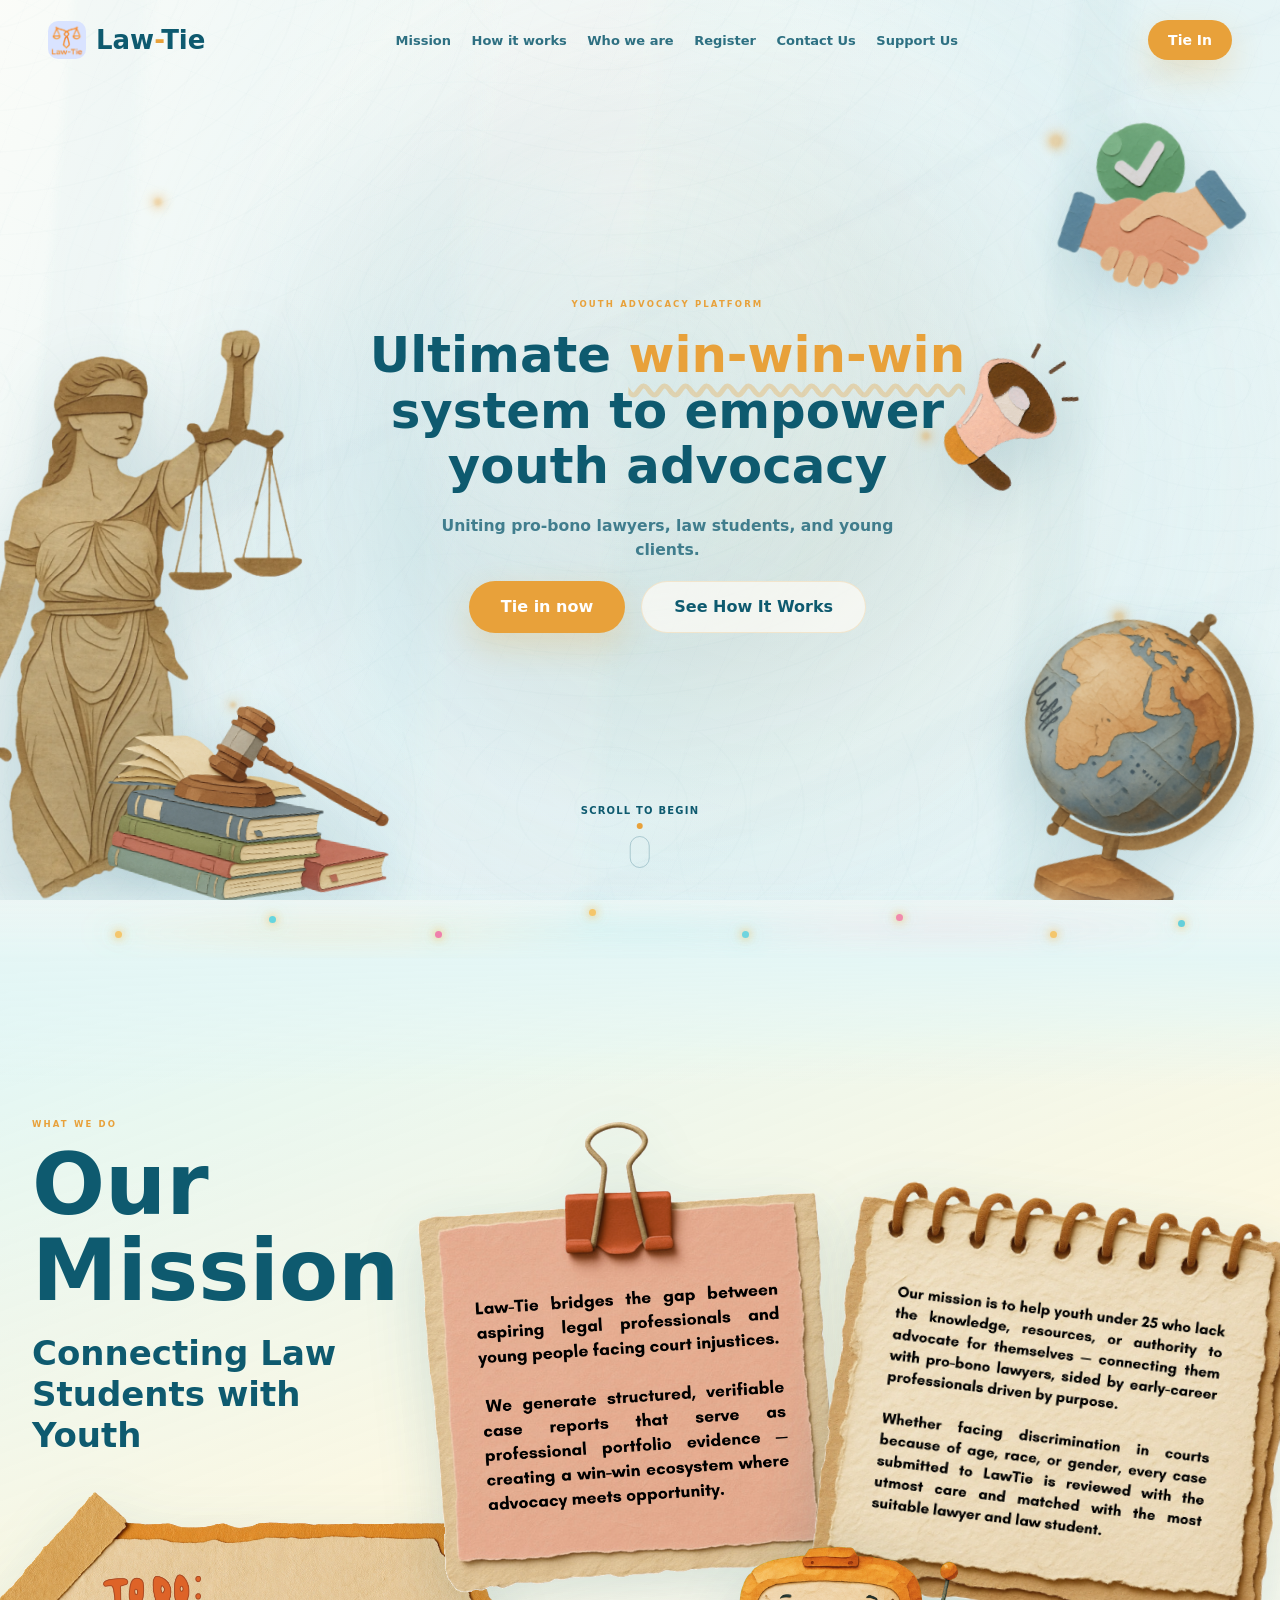
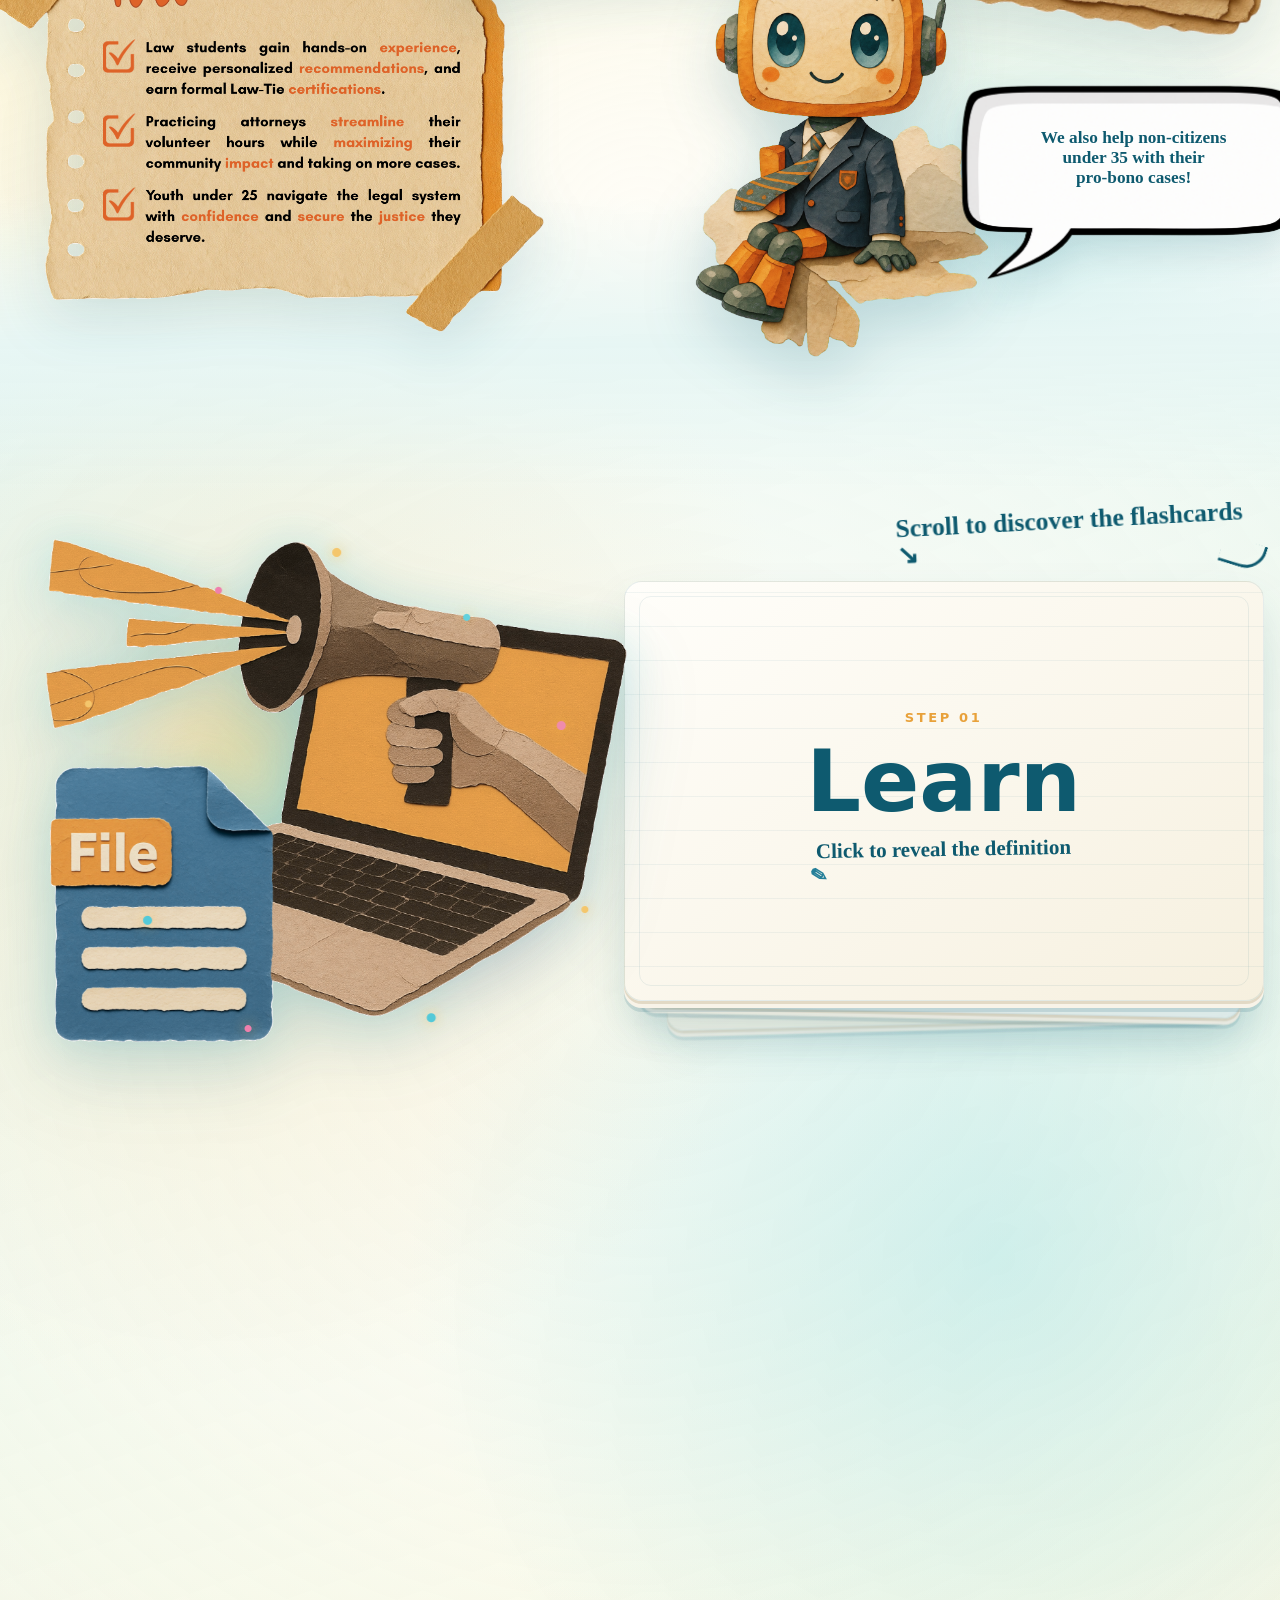
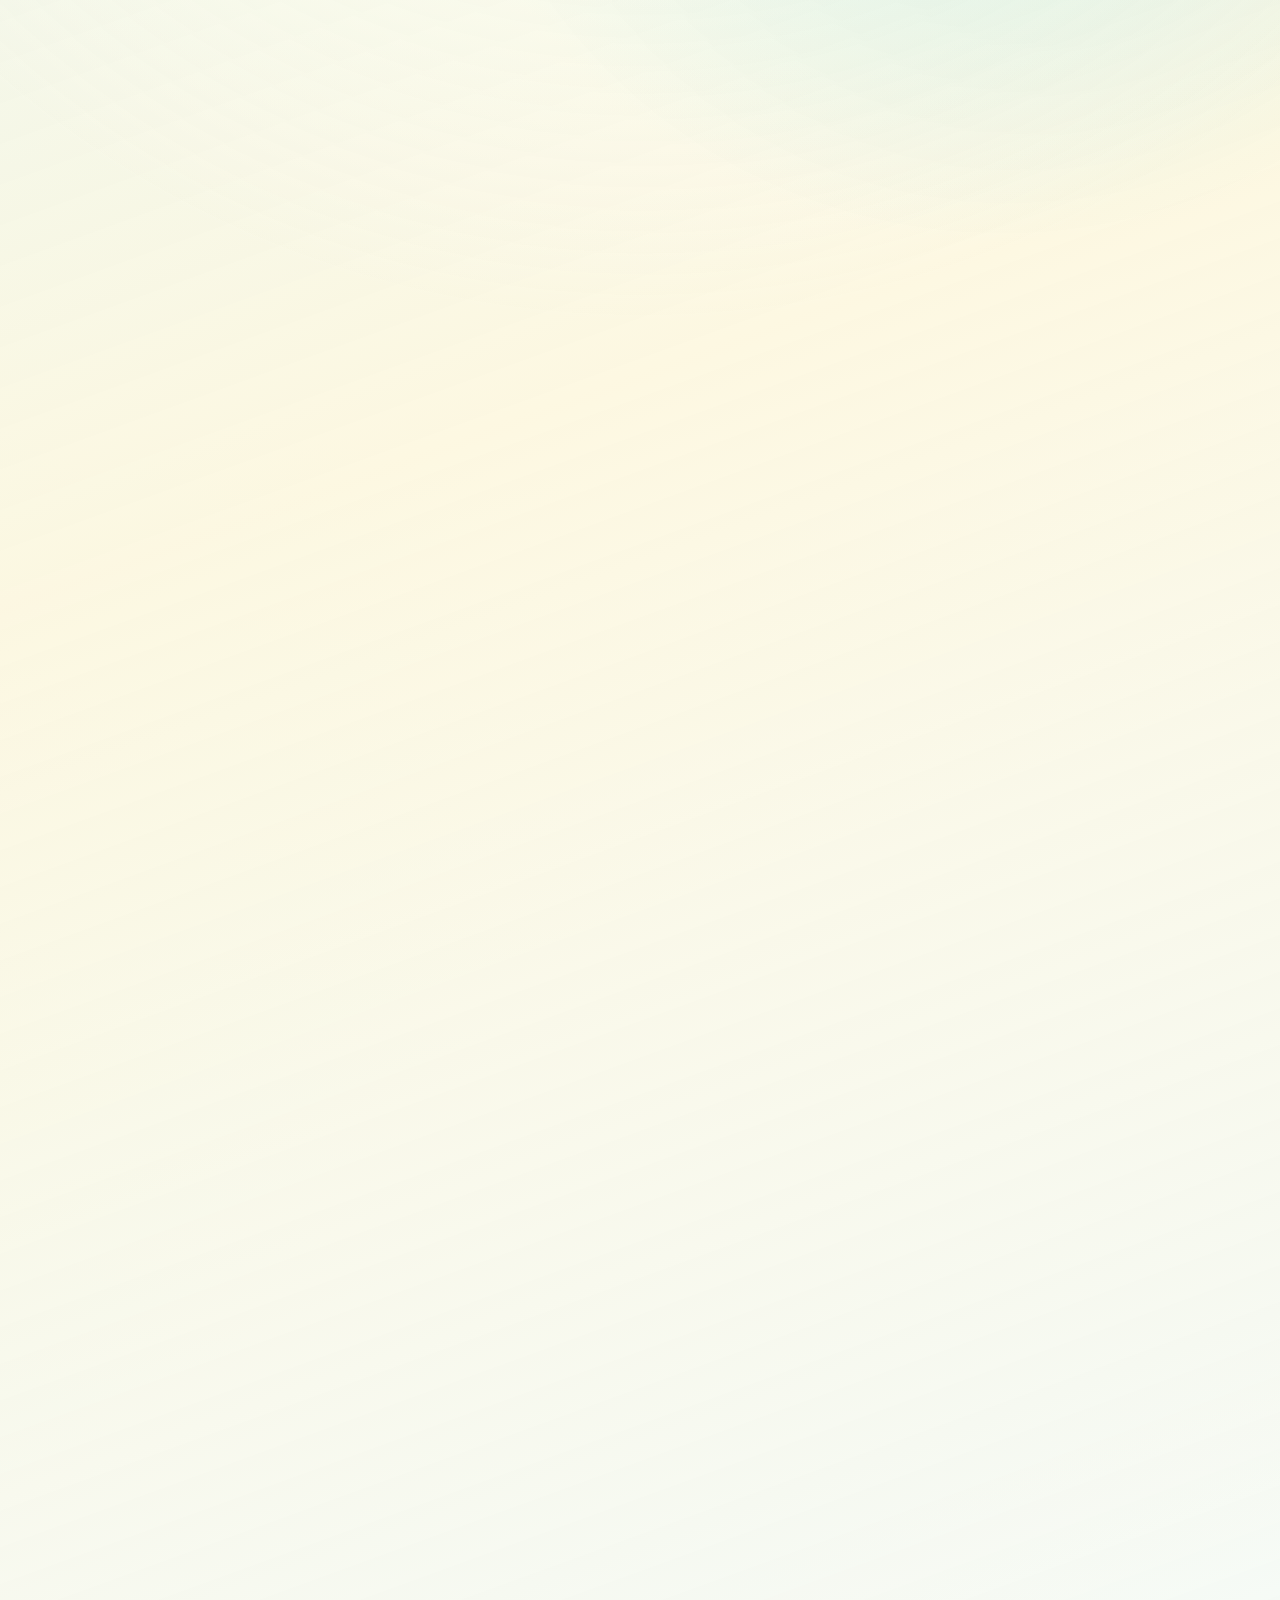
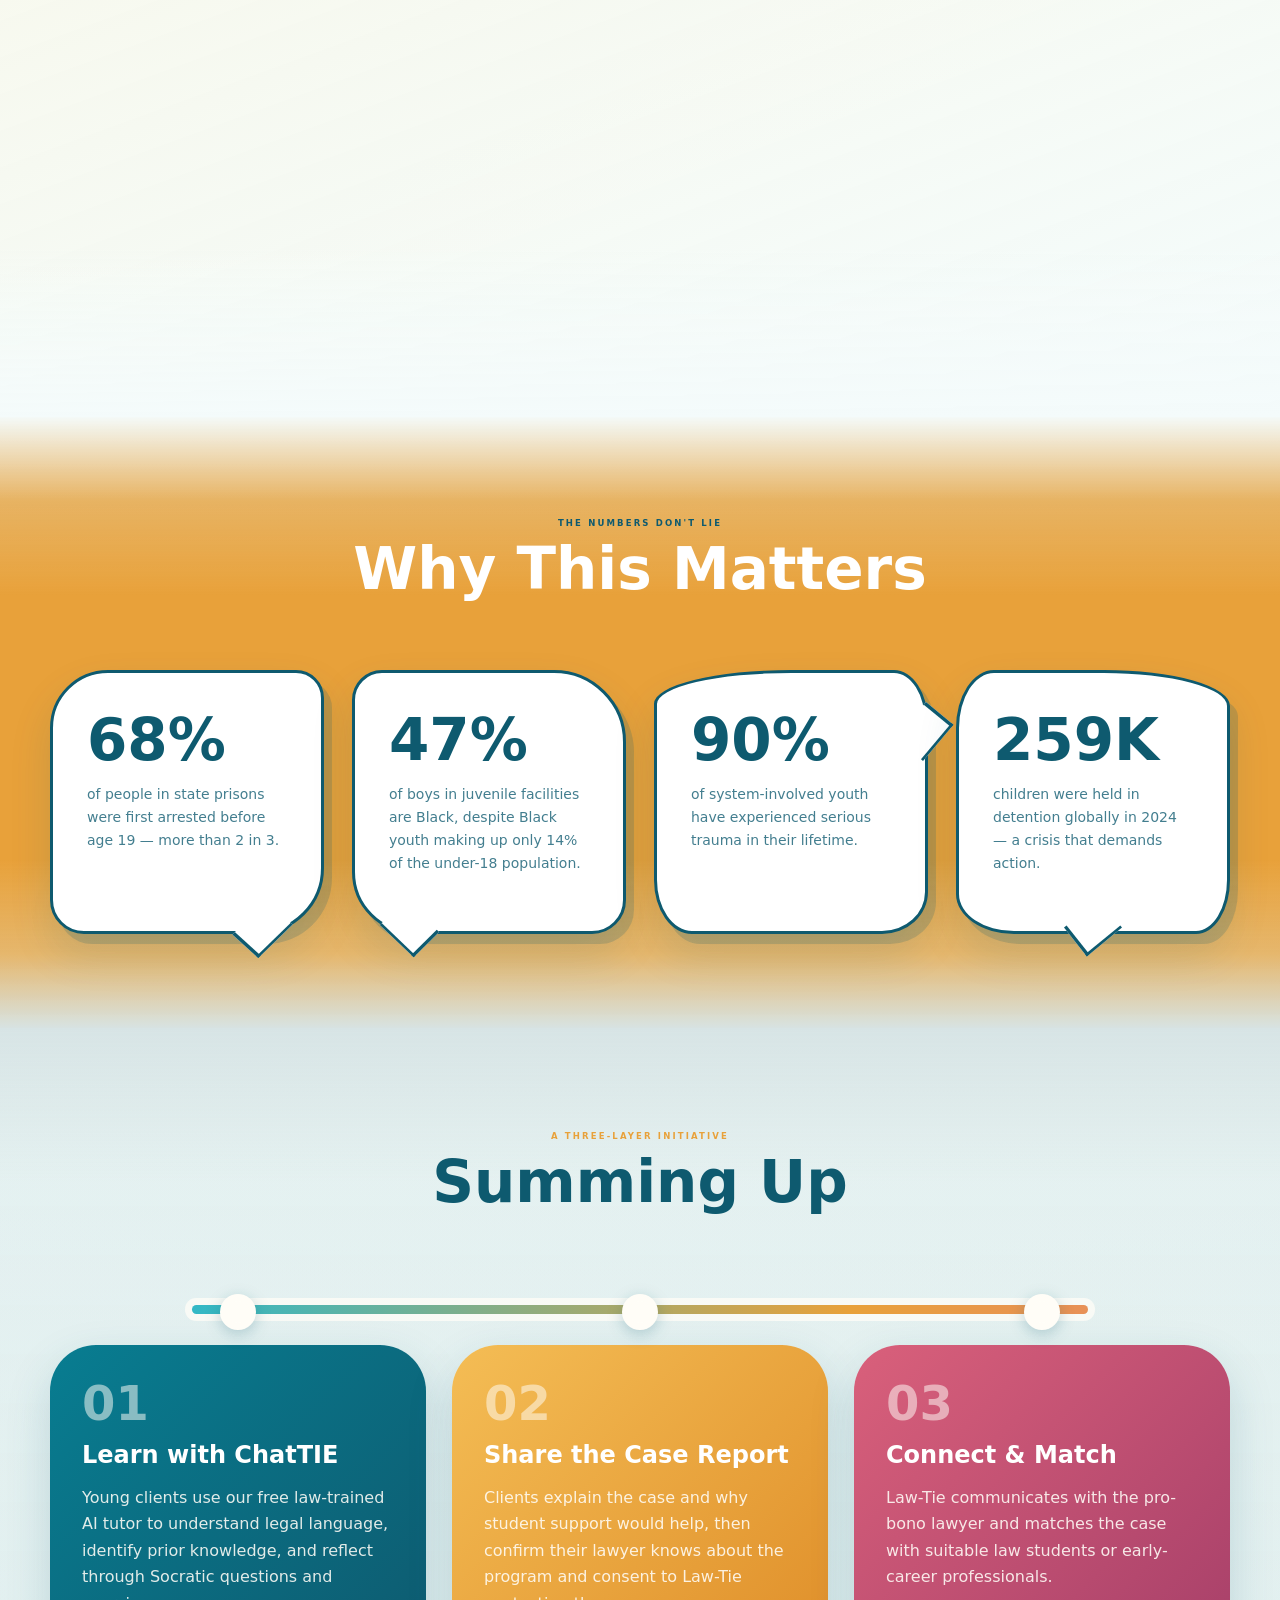
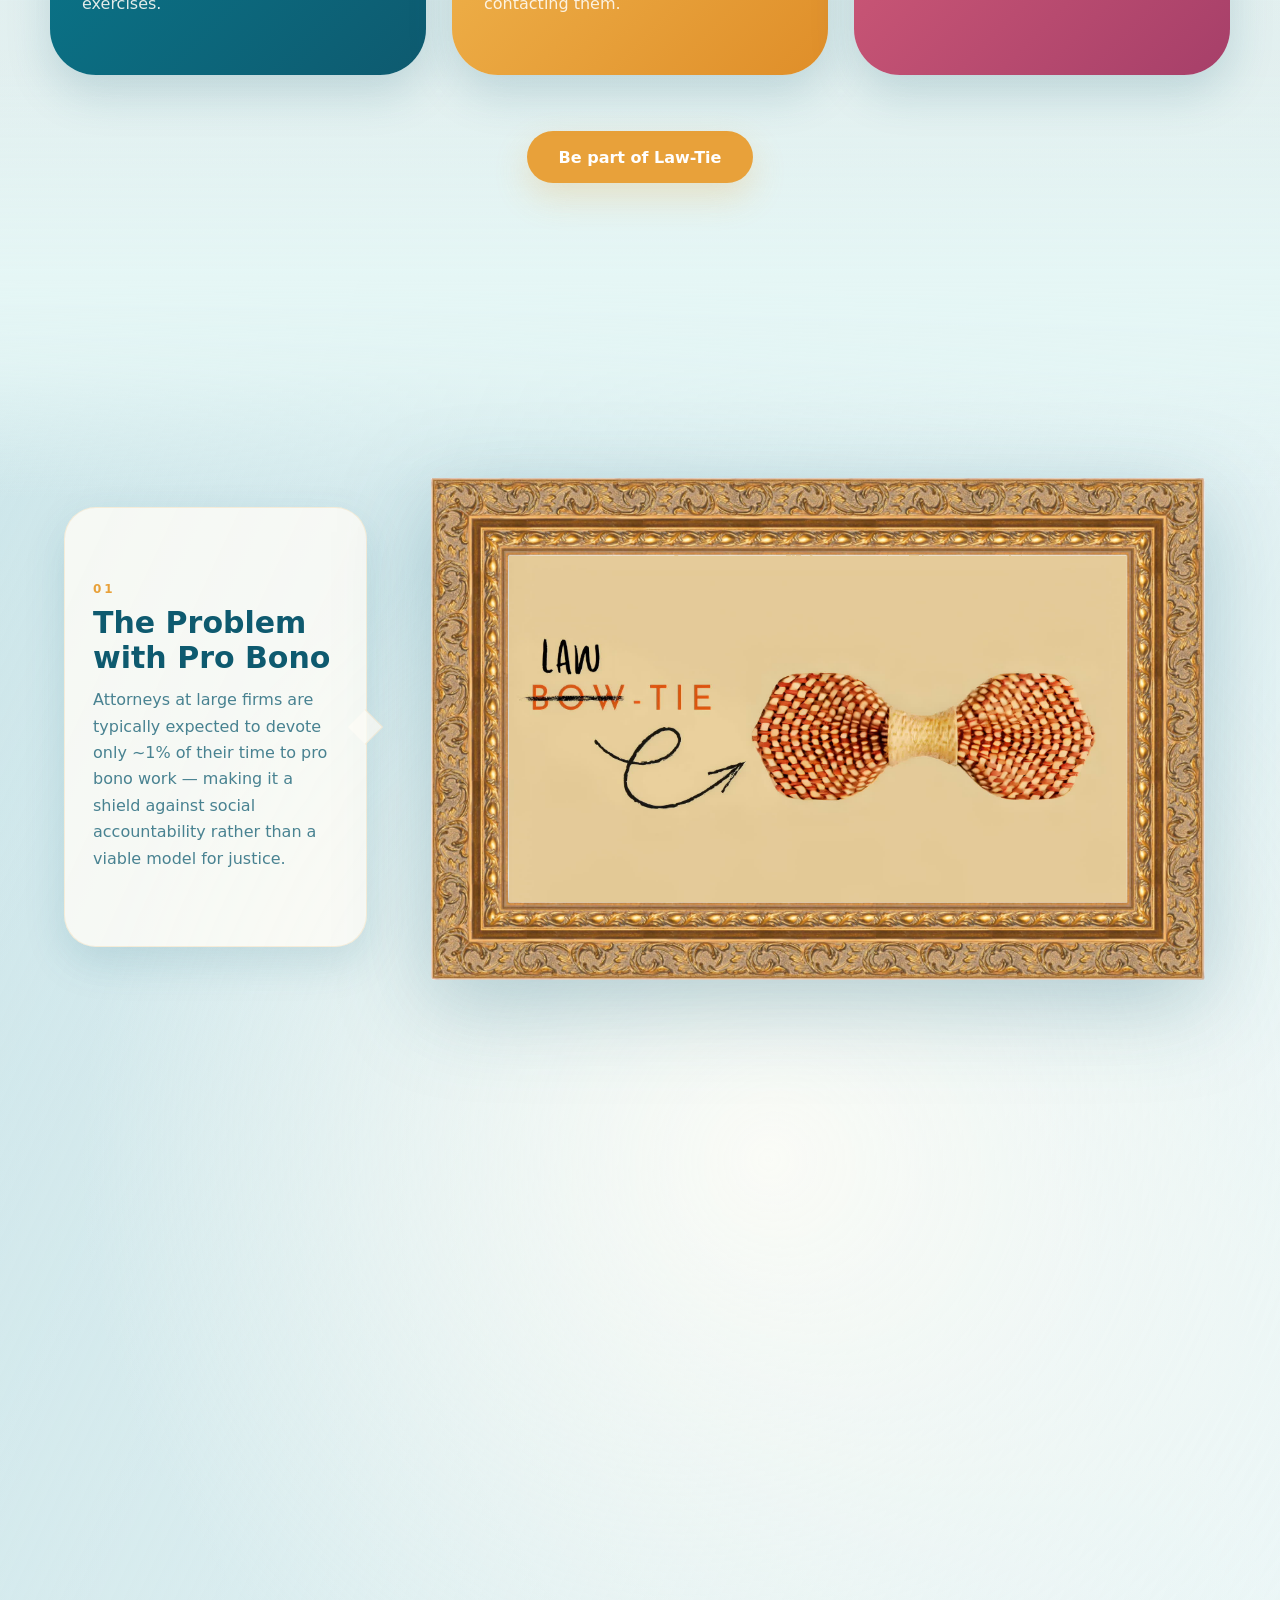
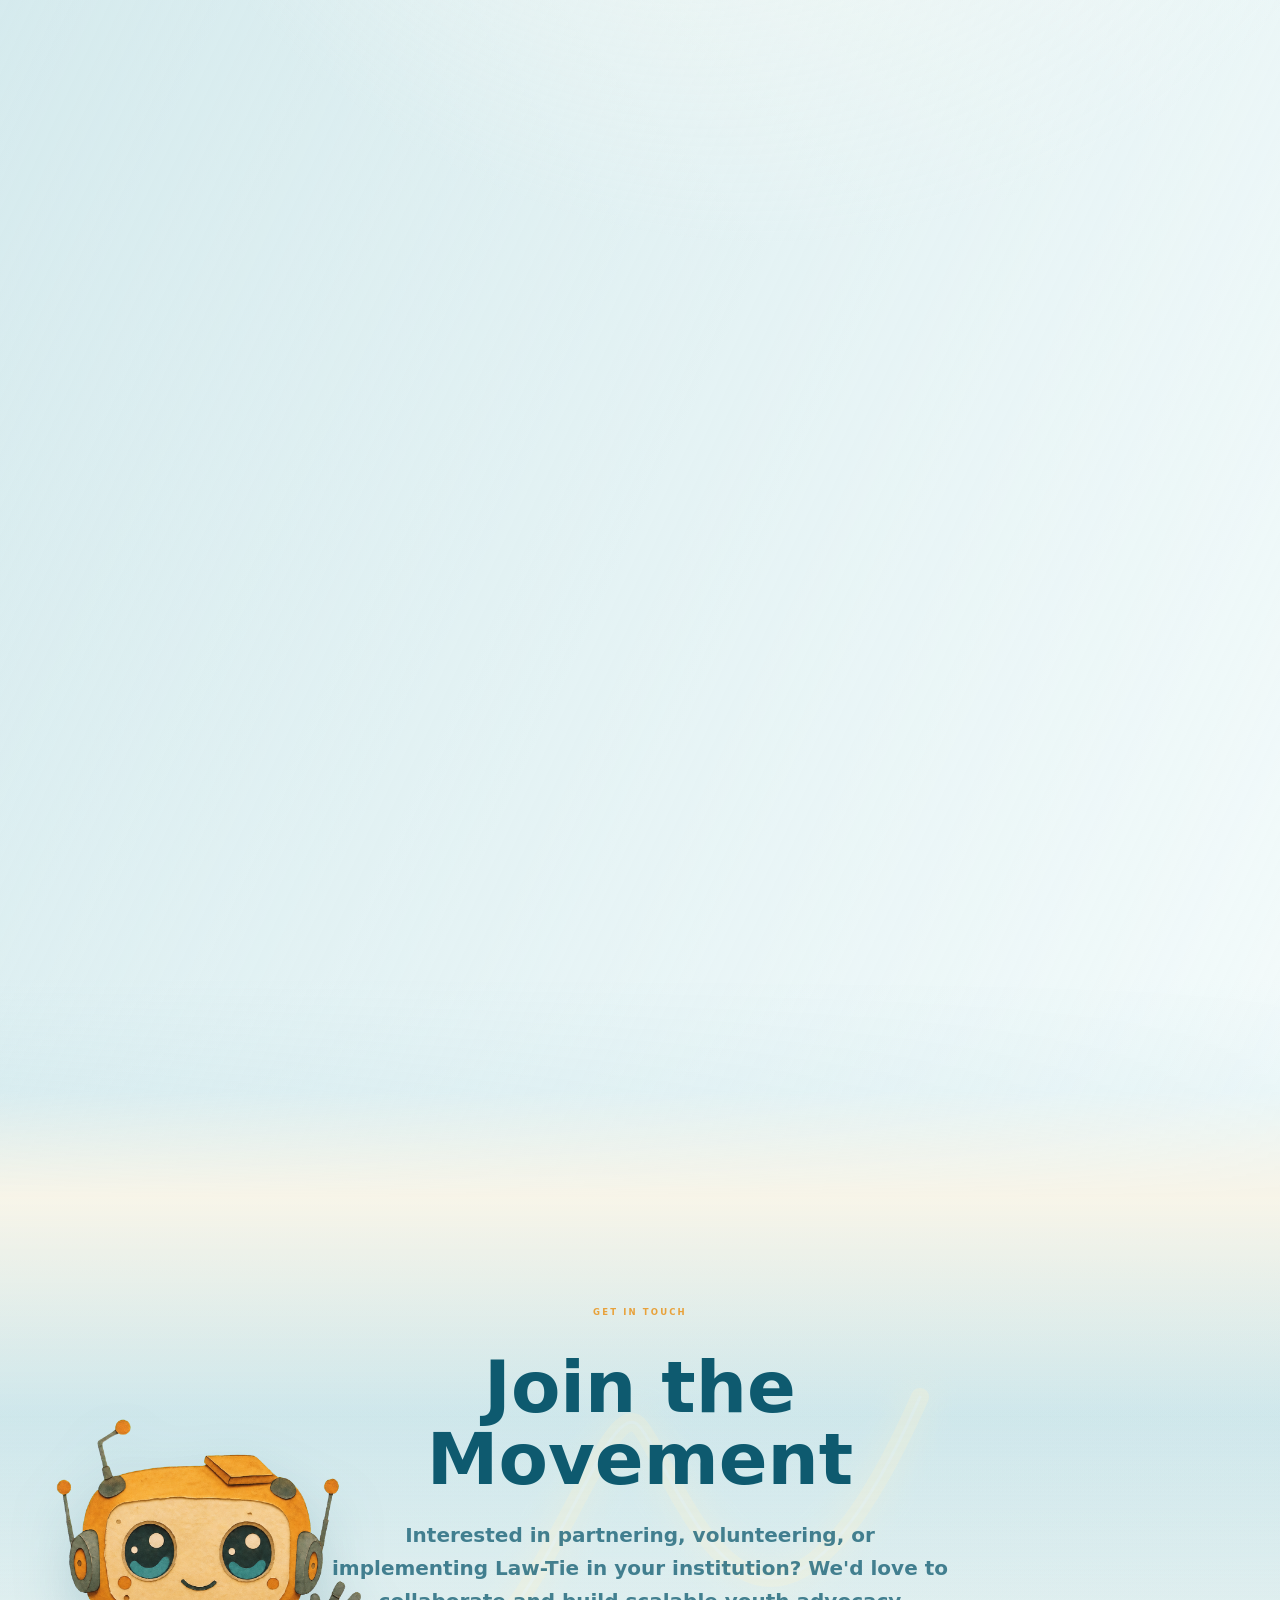
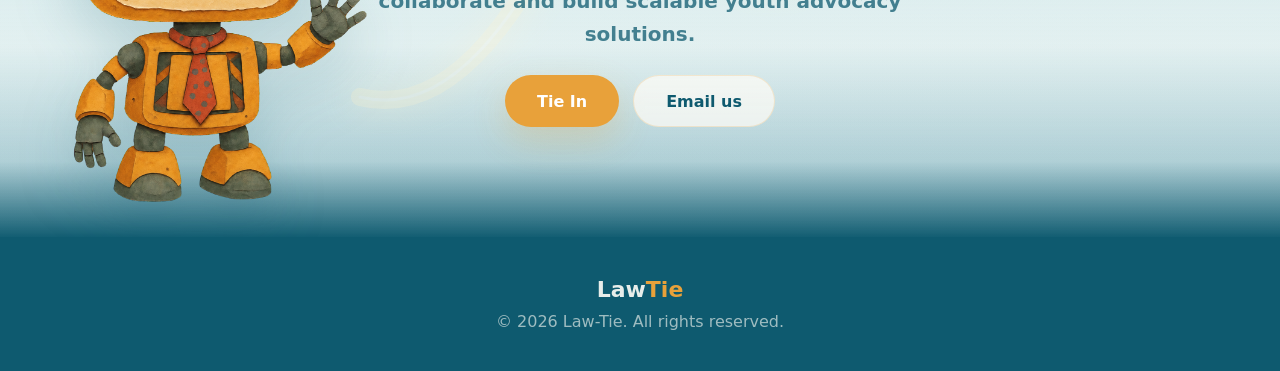
==== commit fcea463b: "join the movement" ====
--- a/index.html
+++ b/index.html
@@ -247,7 +247,7 @@
       </section>
 
       <section class="join" id="join">
-        <img class="join-robot" src="media/join-waving-robot-transparent.png" alt="A friendly waving ChatTIE robot" />
+        <img class="join-robot" src="media/join-waving-robot-no-paper-transparent.png" alt="A friendly waving ChatTIE robot" />
         <svg class="join-ribbon" viewBox="0 0 800 600" fill="none" aria-hidden="true">
           <path d="M 120 480 C 280 520, 360 160, 400 210 C 440 260, 520 540, 680 180" stroke="url(#join-ribbon-gradient)" stroke-width="18" stroke-linecap="round" filter="url(#join-glow)" />
           <path d="M 120 480 C 280 520, 360 160, 400 210 C 440 260, 520 540, 680 180" stroke="#fff8e7" stroke-width="3" stroke-linecap="round" />
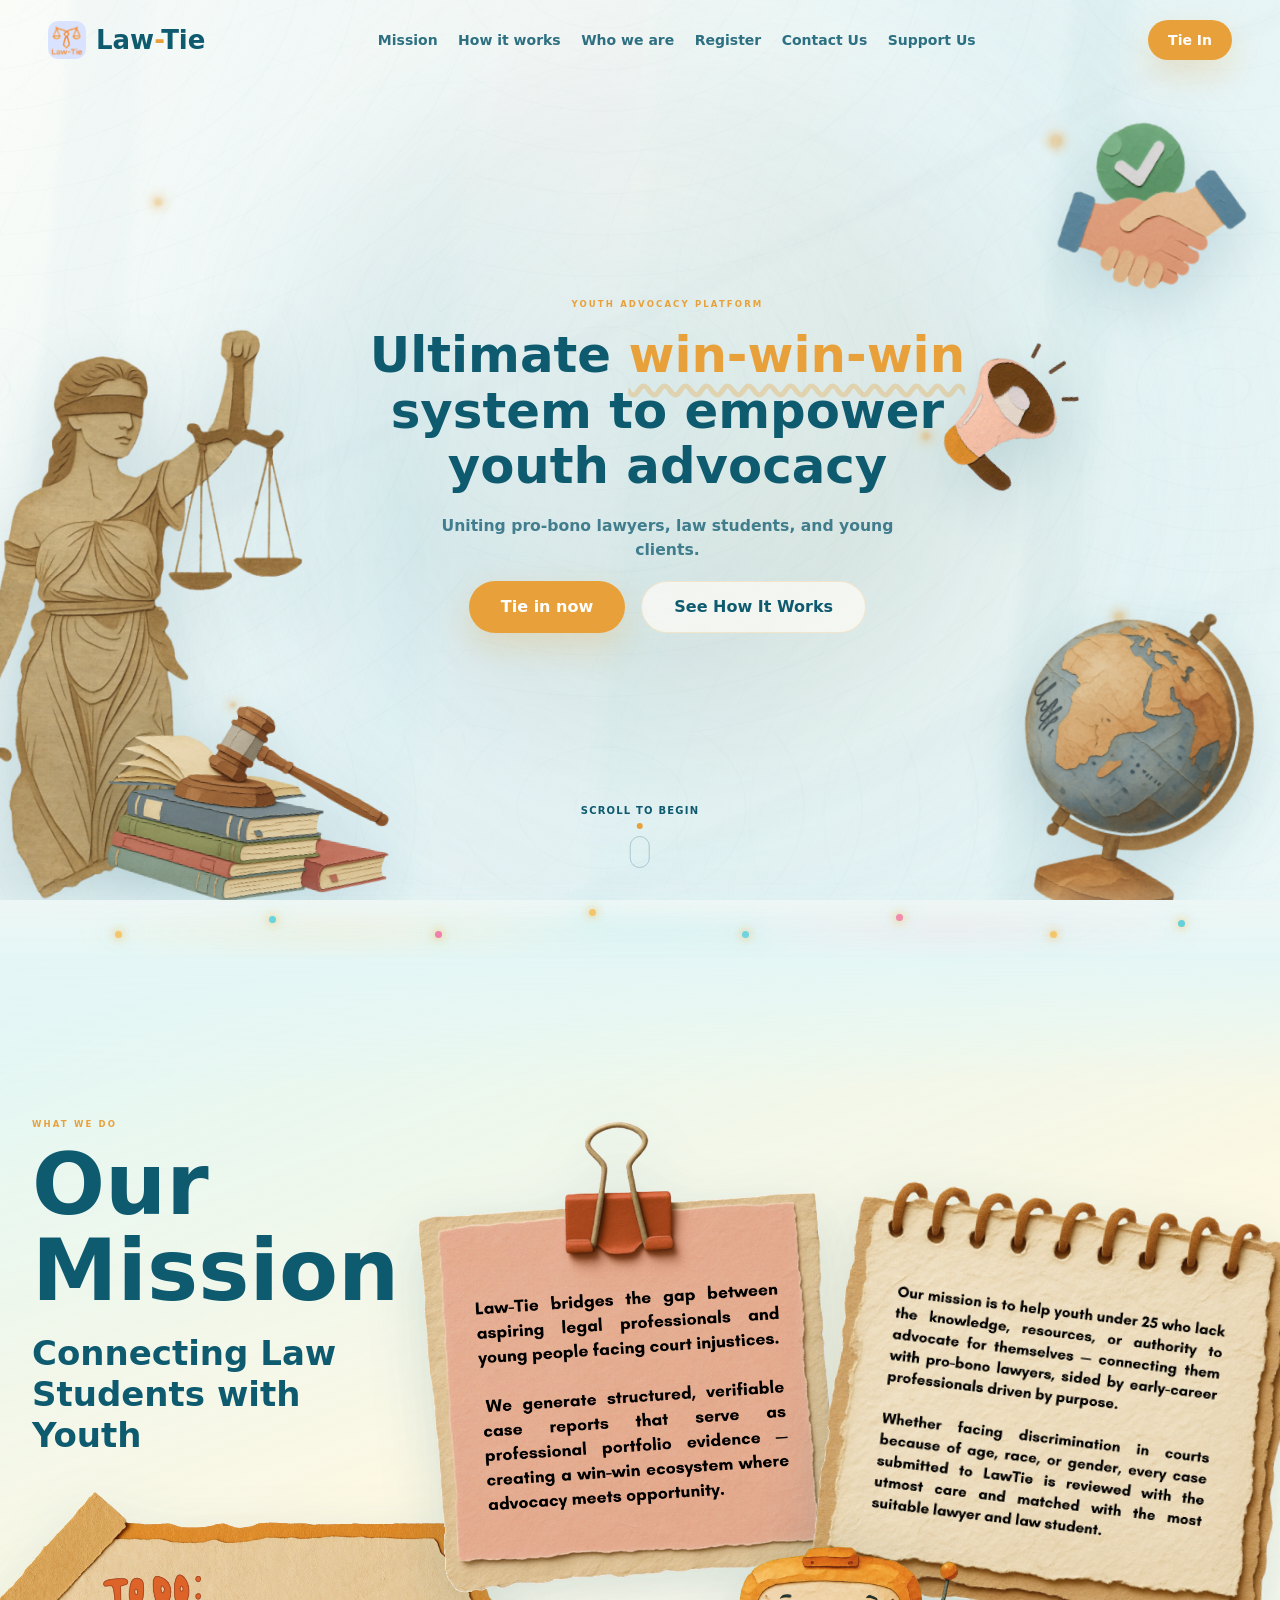
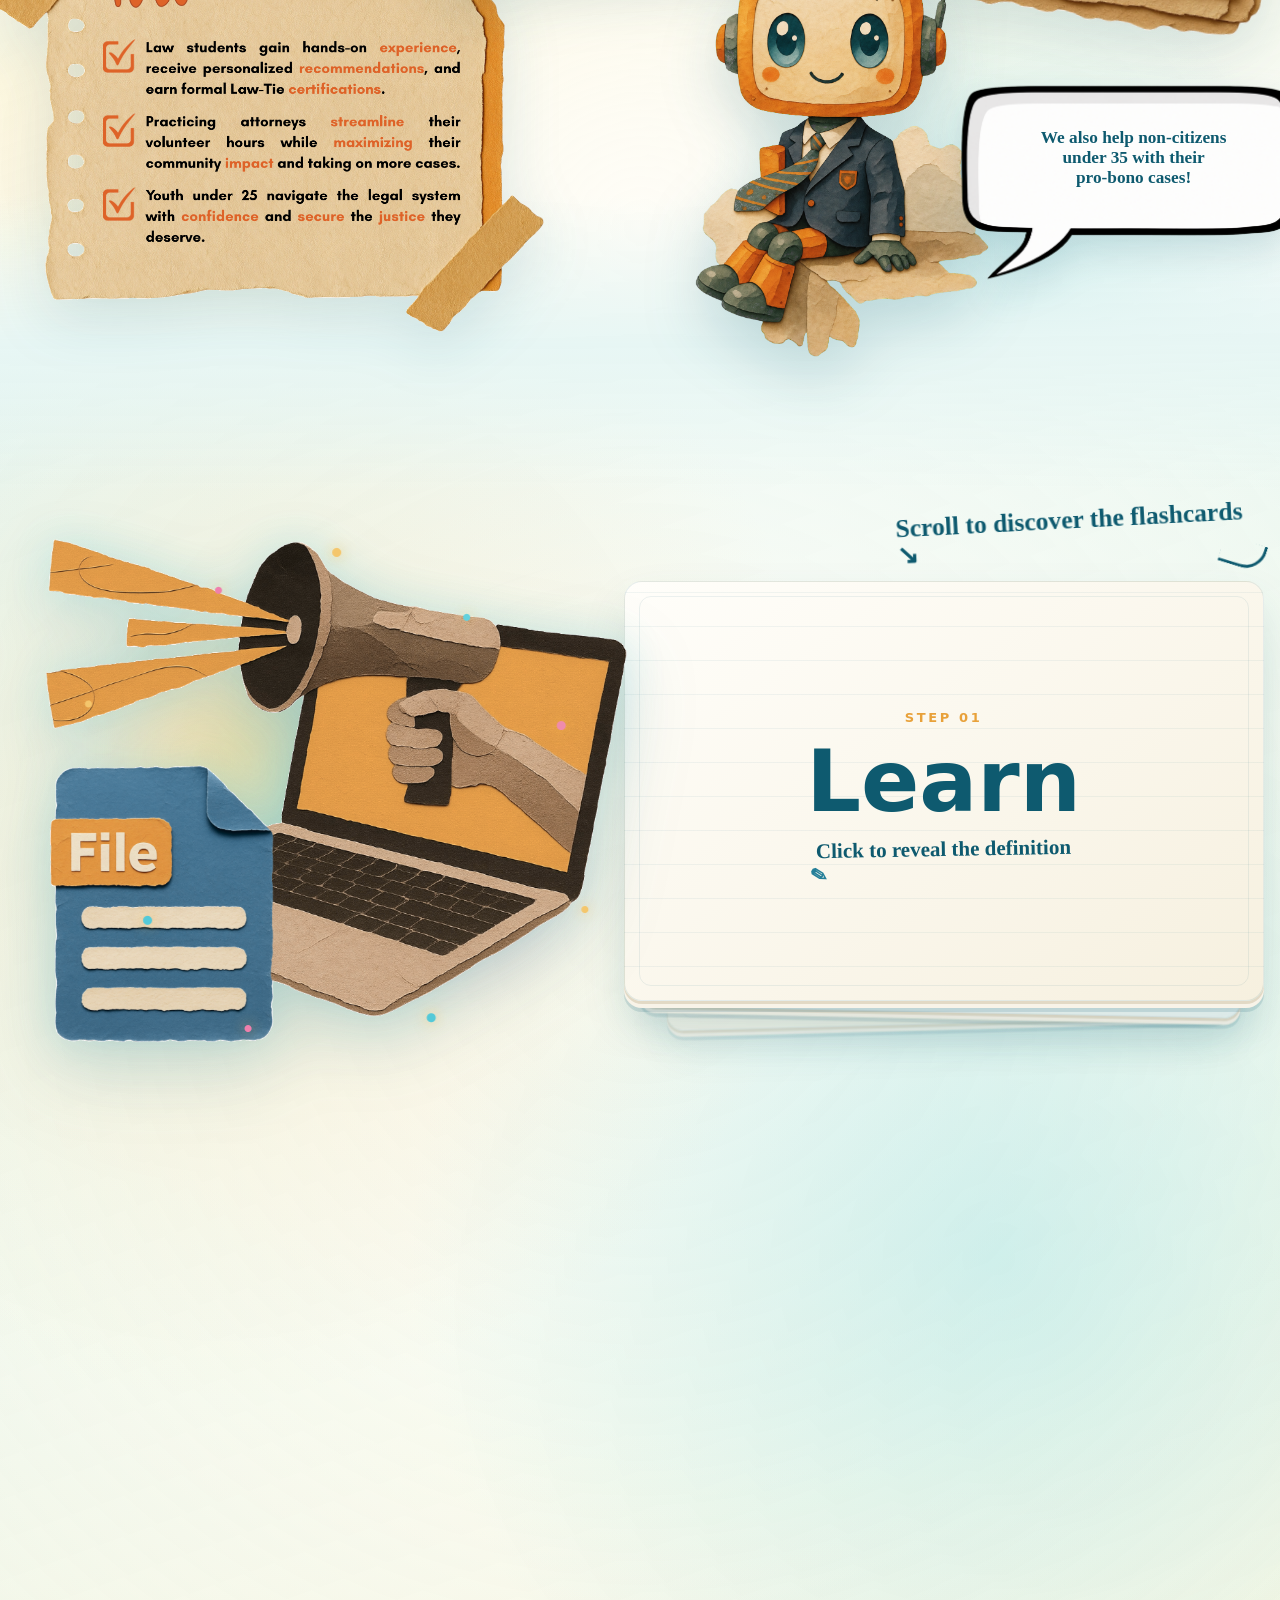
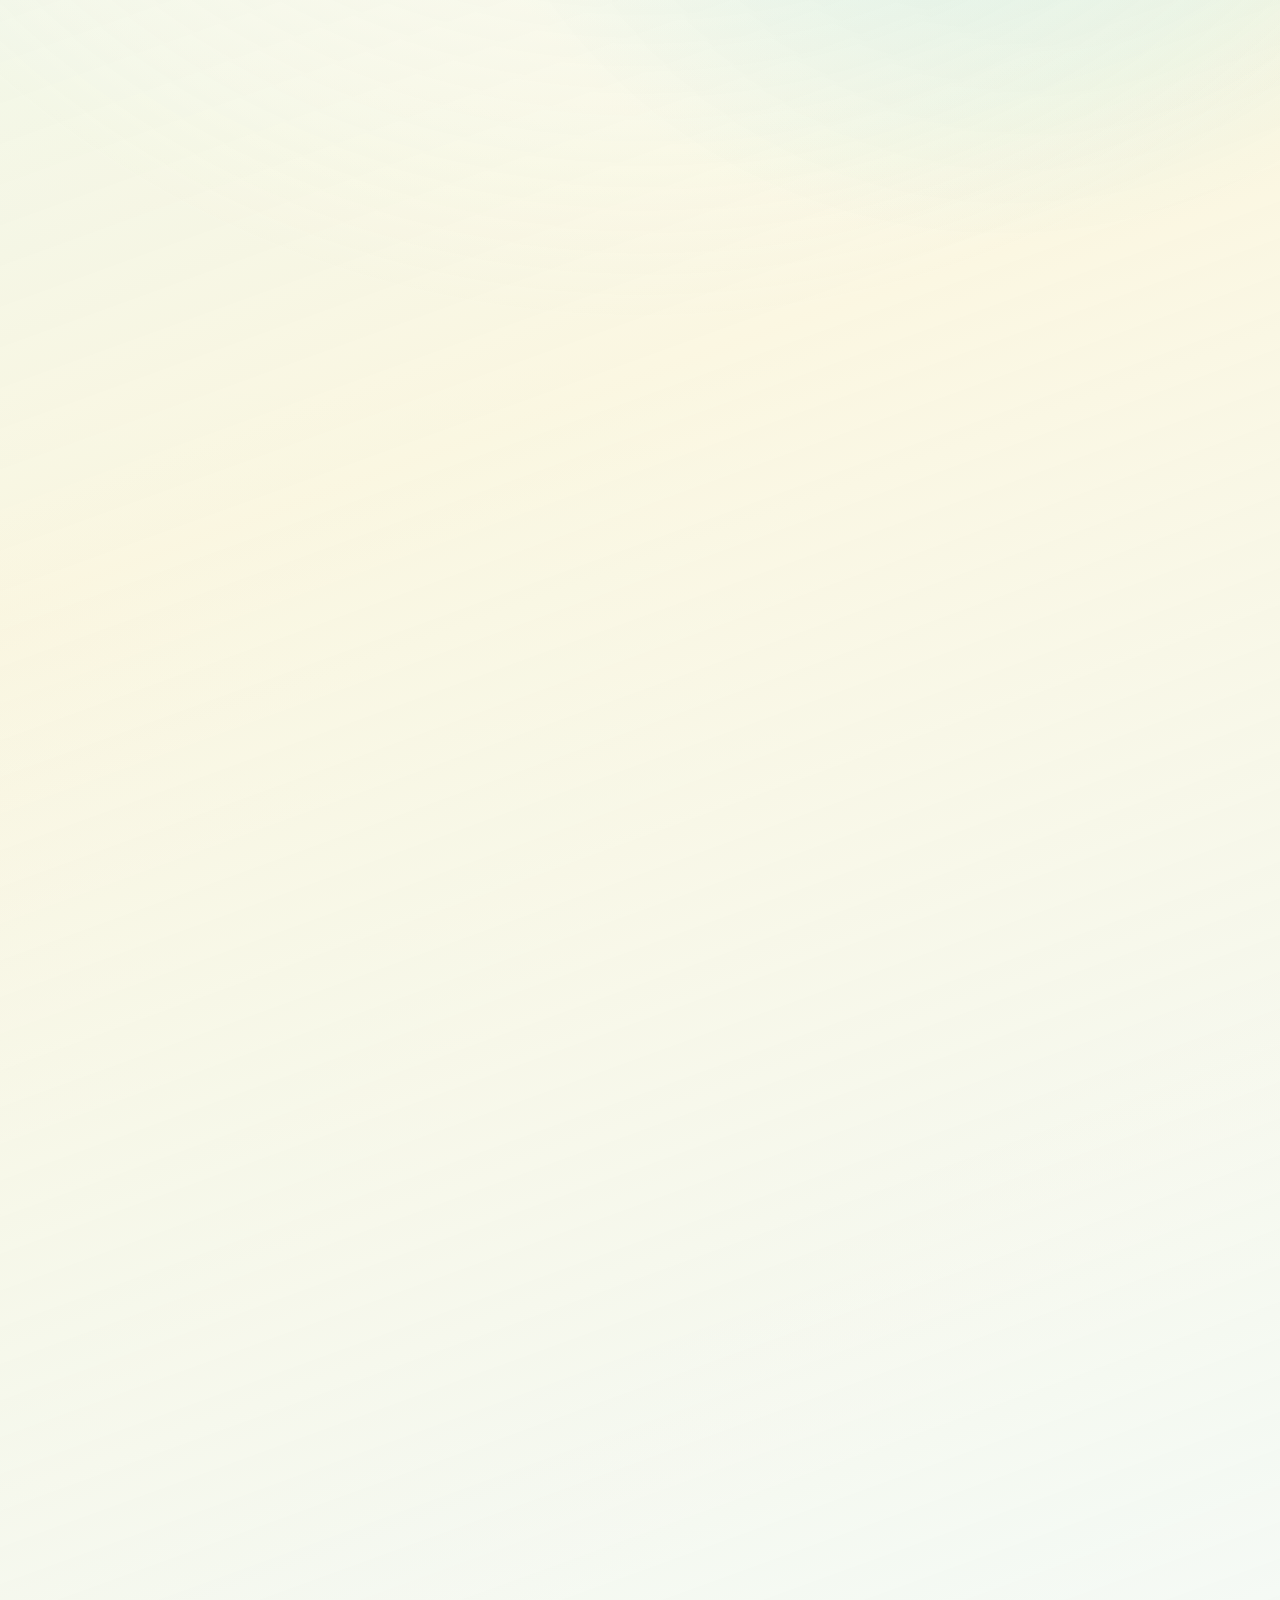
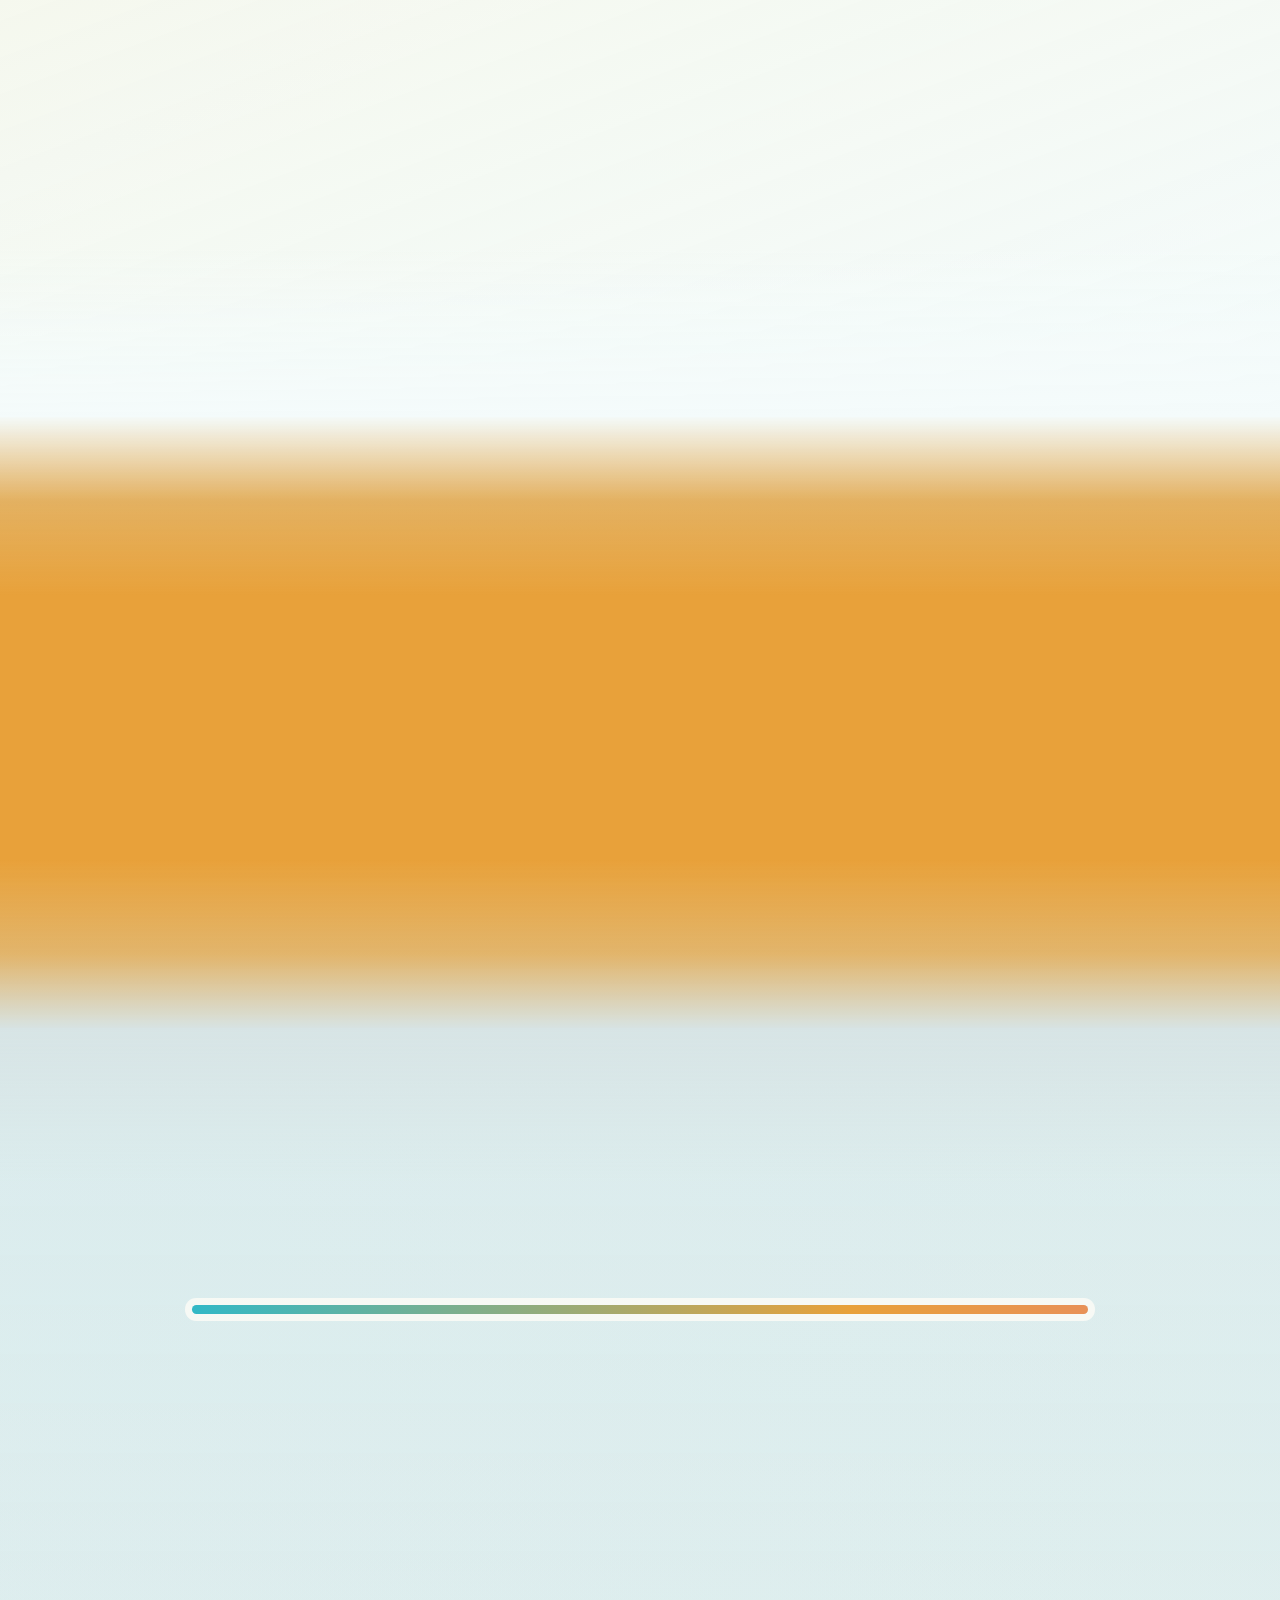
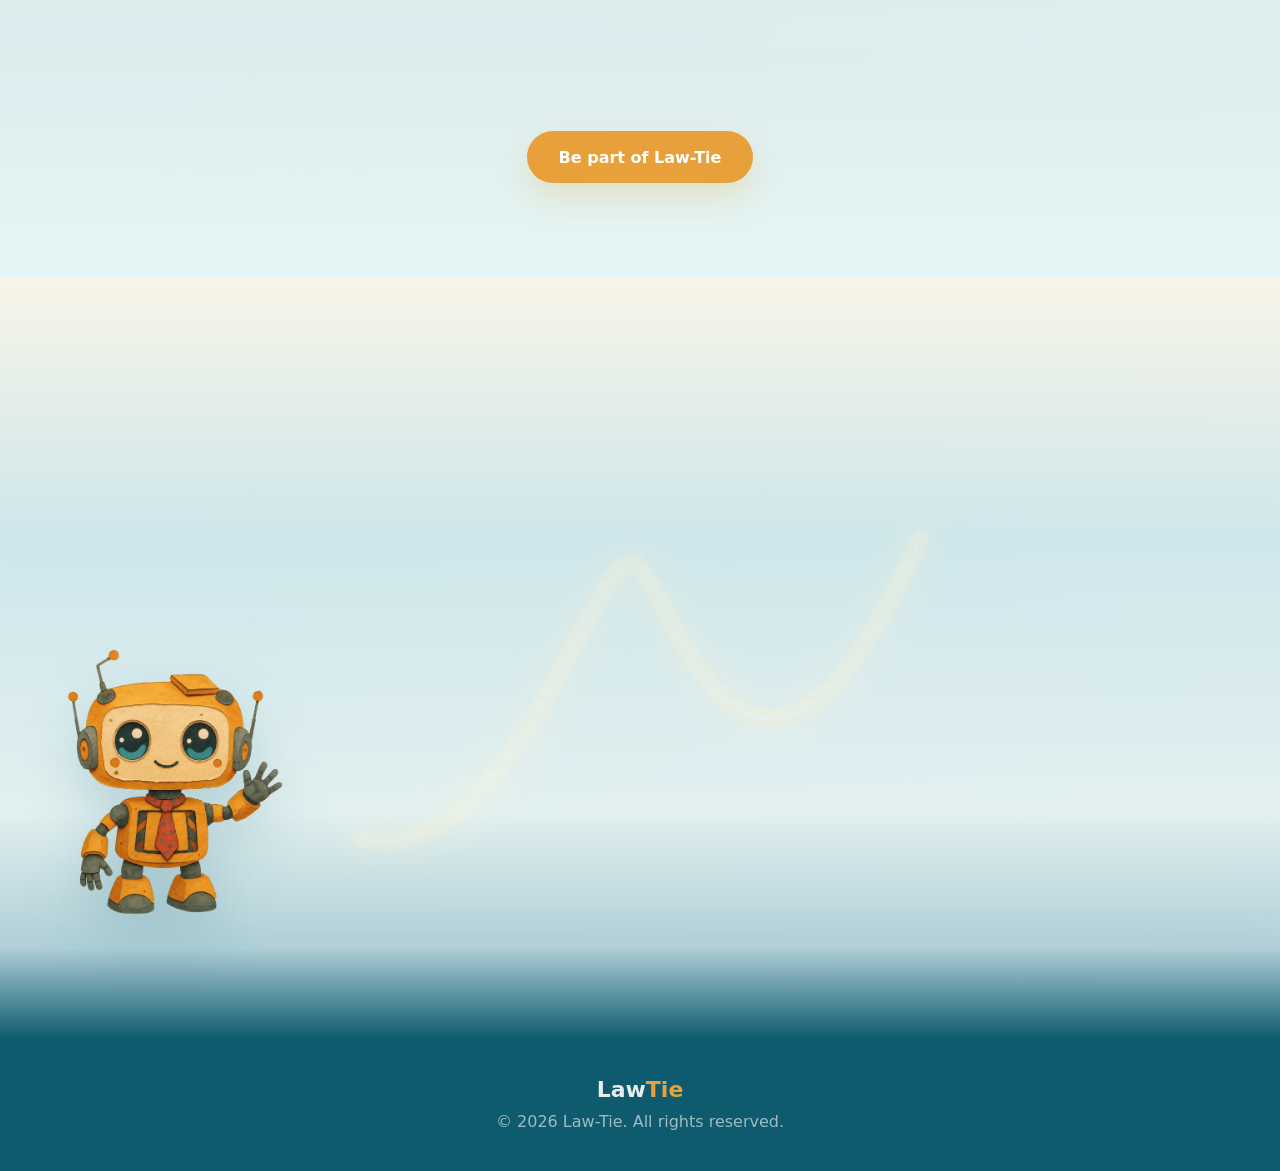
==== commit b6e3d656: "Aug 3, 2026, 9:45 AM" ====
--- a/index.html
+++ b/index.html
@@ -212,40 +212,6 @@
         <a class="button process-button" href="be-part.html">Be part of Law-Tie</a>
       </section>
 
-      <section class="animation-showcase" id="animation" aria-label="Law-Tie animation">
-        <div class="scrolly-sticky">
-          <div class="story-bubbles">
-            <article class="story-bubble active">
-              <span>01</span>
-              <h3>The Problem with Pro Bono</h3>
-              <p>Attorneys at large firms are typically expected to devote only ~1% of their time to pro bono work — making it a shield against social accountability rather than a viable model for justice.</p>
-            </article>
-            <article class="story-bubble">
-              <span>02</span>
-              <h3>A Better Model</h3>
-              <p>LawTie pairs pro-bono lawyers who genuinely want to help with law students and passionate individuals who hold verifiable, evidence-based legal knowledge.</p>
-            </article>
-            <article class="story-bubble">
-              <span>03</span>
-              <h3>More Than Legal Help</h3>
-              <p>Because law students are closer in age to the youth we serve, they bring not only legal support but also emotional understanding and peer-level advice.</p>
-            </article>
-            <article class="story-bubble">
-              <span>04</span>
-              <h3>Building Careers</h3>
-              <p>Law students earn an official LawTie record — shareable on LinkedIn or submitted to employers — documenting their real-world impact.</p>
-            </article>
-          </div>
-
-          <div class="frame-wrap">
-            <div class="frame-inner">
-              <img id="frame-image" src="media/frames/Law-Tie Landing Page_0001.jpg" alt="" />
-            </div>
-            <img class="gold-frame" src="media/gold-scroll-frame.png" alt="" />
-          </div>
-        </div>
-      </section>
-
       <section class="join" id="join">
         <img class="join-robot" src="media/join-waving-robot-no-paper-transparent.png" alt="A friendly waving ChatTIE robot" />
         <svg class="join-ribbon" viewBox="0 0 800 600" fill="none" aria-hidden="true">
--- a/styles.css
+++ b/styles.css
@@ -183,7 +183,7 @@
 
 .nav-links {
   gap: clamp(12px, 1.6vw, 22px);
-  font-size: 13px;
+  font-size: 14px;
   font-weight: 700;
   opacity: 0.86;
 }
@@ -1776,10 +1776,11 @@
 .join {
   position: relative;
   display: grid;
-  place-items: center;
+  grid-template-columns: minmax(120px, 1fr) minmax(0, min(700px, 58vw)) minmax(120px, 1fr);
+  align-items: center;
   min-height: 620px;
   margin-top: -2px;
-  padding: 112px 24px;
+  padding: 112px clamp(24px, 4vw, 64px);
   overflow: hidden;
   text-align: center;
   background:
@@ -1795,20 +1796,24 @@
 
 .join-ribbon {
   position: absolute;
+  inset: 50% auto auto 50%;
   width: min(100%, 800px);
   height: min(100%, 600px);
   opacity: 0.3;
+  transform: translate(-50%, -50%);
 }
 
 .join-robot {
-  position: absolute;
-  bottom: 18px;
-  left: clamp(10px, 2.5vw, 46px);
+  position: relative;
+  grid-column: 1;
+  grid-row: 1;
+  align-self: end;
+  justify-self: start;
   z-index: 2;
-  width: min(27vw, 380px);
-  max-height: 92%;
+  width: min(100%, 380px);
+  max-height: 500px;
   object-fit: contain;
-  object-position: left bottom;
+  object-position: center bottom;
   filter: drop-shadow(0 24px 28px rgba(var(--ink-rgb), 0.2));
   animation: join-robot-wave-float 4.6s ease-in-out infinite;
   pointer-events: none;
@@ -1816,11 +1821,22 @@
 
 .join-copy {
   position: relative;
+  grid-column: 2;
+  grid-row: 1;
+  justify-self: center;
   z-index: 3;
+  width: 100%;
   max-width: 700px;
   display: grid;
   justify-items: center;
   gap: 24px;
+  padding: clamp(34px, 5vw, 58px);
+  border: 1px solid rgba(255, 255, 255, 0.58);
+  border-radius: 42px;
+  background: rgba(255, 255, 255, 0.3);
+  box-shadow: 0 28px 70px rgba(var(--ink-rgb), 0.12);
+  backdrop-filter: blur(7px);
+  text-align: center;
 }
 
 .join-copy h2 {
@@ -2533,12 +2549,44 @@
 }
 
 .page-team .team {
+  position: relative;
+  isolation: isolate;
+  overflow: hidden;
   color: var(--ink);
   background:
     radial-gradient(circle at 82% 20%, rgba(var(--gold-rgb), 0.25), transparent 30%),
     rgba(var(--cream-rgb), 0.48);
 }
 
+.page-team .team::before {
+  position: absolute;
+  z-index: -1;
+  inset: 0;
+  content: "";
+  pointer-events: none;
+  background:
+    radial-gradient(circle, rgba(var(--gold-rgb), 0.72) 0 2px, transparent 3px) 8% 18% / 145px 145px,
+    radial-gradient(circle, rgba(var(--sky-rgb), 0.66) 0 2px, transparent 3px) 72% 34% / 190px 190px,
+    radial-gradient(circle, rgba(var(--orange-rgb), 0.48) 0 1.5px, transparent 3px) 34% 76% / 170px 170px;
+  opacity: 0.46;
+  animation: team-page-sparkles 12s ease-in-out infinite alternate;
+}
+
+.page-team .team::after {
+  position: absolute;
+  z-index: -1;
+  top: 14%;
+  right: 4%;
+  width: clamp(140px, 22vw, 330px);
+  aspect-ratio: 1;
+  content: "";
+  border-radius: 50%;
+  pointer-events: none;
+  background: radial-gradient(circle, rgba(var(--sky-rgb), 0.22), rgba(var(--gold-rgb), 0.12) 42%, transparent 70%);
+  filter: blur(8px);
+  animation: team-page-orb 8s ease-in-out infinite;
+}
+
 .page-team .team-copy h2 {
   color: var(--ink);
 }
@@ -2555,20 +2603,80 @@
 .page-team .founder-card {
   border-color: rgba(var(--ink-rgb), 0.16);
   background: rgba(255, 255, 255, 0.58);
-  box-shadow: 0 22px 60px rgba(var(--ink-rgb), 0.17);
+  box-shadow:
+    0 22px 60px rgba(var(--ink-rgb), 0.17),
+    0 0 0 5px rgba(var(--gold-rgb), 0.1),
+    0 0 34px rgba(var(--sky-rgb), 0.34),
+    0 0 54px rgba(var(--orange-rgb), 0.2);
+}
+
+.page-team .team + .team {
+  margin-top: -2px;
+  padding-top: 72px;
+  border-top: 1px solid rgba(var(--ink-rgb), 0.08);
+}
+
+.page-team .team:nth-of-type(even) {
+  background:
+    radial-gradient(circle at 18% 72%, rgba(var(--sky-rgb), 0.3), transparent 34%),
+    rgba(var(--cream-rgb), 0.6);
+}
+
+.page-team .team--reverse .founder-card {
+  grid-column: 2;
+}
+
+.page-team .team--reverse .team-copy {
+  grid-column: 1;
+  grid-row: 1;
+  justify-self: end;
+}
+
+.page-team .team-member-card img {
+  object-position: center top;
+}
+
+.page-team .team-member-card--bouchra {
+  aspect-ratio: 1715 / 1911;
+  background: none;
+}
+
+.page-team .team-member-card--bouchra img {
+  object-fit: cover;
+  object-position: center;
+}
+
+.page-team .team-member-card--lia img {
+  object-position: center 24%;
 }
 
 .page-team .handwritten-note--cream {
   color: var(--ink);
 }
 
+.page-team .team-side-note {
+  max-width: 300px;
+  margin: 30px 0 0 auto;
+  font-size: clamp(18px, 1.8vw, 23px);
+}
+
+.page-team .team-side-note--left {
+  margin-right: auto;
+  margin-left: 0;
+  transform: rotate(2.5deg);
+}
+
 .page-team .founder-card {
   transition: transform 0.4s ease, filter 0.4s ease;
+  animation:
+    subpage-panel-in 0.75s cubic-bezier(0.22, 1, 0.36, 1) both,
+    team-card-magic 4.8s 0.8s ease-in-out infinite;
 }
 
 .page-team .founder-card:hover {
   transform: translateY(-12px) rotate(-1.5deg);
   filter: drop-shadow(0 28px 30px rgba(0, 0, 0, 0.3));
+  animation-play-state: paused;
 }
 
 .page-support .cursor-bg {
@@ -3826,6 +3934,42 @@
 @keyframes subpage-panel-in {
   from { opacity: 0; transform: translateY(42px) rotate(1.2deg); }
   to { opacity: 1; }
+}
+
+@keyframes team-card-magic {
+  0%, 100% {
+    filter:
+      drop-shadow(0 0 8px rgba(var(--gold-rgb), 0.28))
+      drop-shadow(0 18px 24px rgba(var(--ink-rgb), 0.12));
+  }
+  50% {
+    filter:
+      drop-shadow(-10px -5px 15px rgba(var(--sky-rgb), 0.42))
+      drop-shadow(12px 8px 18px rgba(var(--orange-rgb), 0.34))
+      drop-shadow(0 24px 30px rgba(var(--ink-rgb), 0.16));
+  }
+}
+
+@keyframes team-page-sparkles {
+  from {
+    opacity: 0.3;
+    transform: translate3d(-10px, 7px, 0) scale(0.98);
+  }
+  to {
+    opacity: 0.58;
+    transform: translate3d(14px, -10px, 0) scale(1.03);
+  }
+}
+
+@keyframes team-page-orb {
+  0%, 100% {
+    opacity: 0.42;
+    transform: translate3d(0, 0, 0) scale(0.92);
+  }
+  50% {
+    opacity: 0.76;
+    transform: translate3d(-34px, 24px, 0) scale(1.12);
+  }
 }
 
 @media (prefers-reduced-motion: reduce) {
@@ -3851,6 +3995,8 @@
   .contact-card,
   .registration-form,
   .founder-card,
+  .page-team .team::before,
+  .page-team .team::after,
   .work-copy::before,
   .work-copy::after,
   .work-magic i,
@@ -3966,6 +4112,20 @@
 
   .team {
     grid-template-columns: 1fr;
+  }
+
+  .page-team .team--reverse .founder-card,
+  .page-team .team--reverse .team-copy {
+    grid-column: 1;
+  }
+
+  .page-team .team--reverse .founder-card {
+    grid-row: 1;
+  }
+
+  .page-team .team--reverse .team-copy {
+    grid-row: 2;
+    justify-self: start;
   }
 
   .stats {
@@ -4238,8 +4398,7 @@
   }
 
   .join-robot {
-    left: -18px;
-    width: min(32vw, 300px);
+    width: min(100%, 280px);
   }
 
   .mission-notes {
@@ -4308,10 +4467,25 @@
   }
 
   .join-robot {
-    bottom: 8px;
-    left: -34px;
-    width: min(46vw, 220px);
-    opacity: 0.76;
+    grid-column: 1;
+    grid-row: 2;
+    justify-self: center;
+    width: min(62vw, 230px);
+    margin-top: 26px;
+    opacity: 1;
+  }
+
+  .join {
+    grid-template-columns: minmax(0, 1fr);
+    min-height: auto;
+    padding: 82px 18px 24px;
+  }
+
+  .join-copy {
+    grid-column: 1;
+    grid-row: 1;
+    padding: 34px 20px;
+    border-radius: 30px;
   }
 
   .mission-notes {
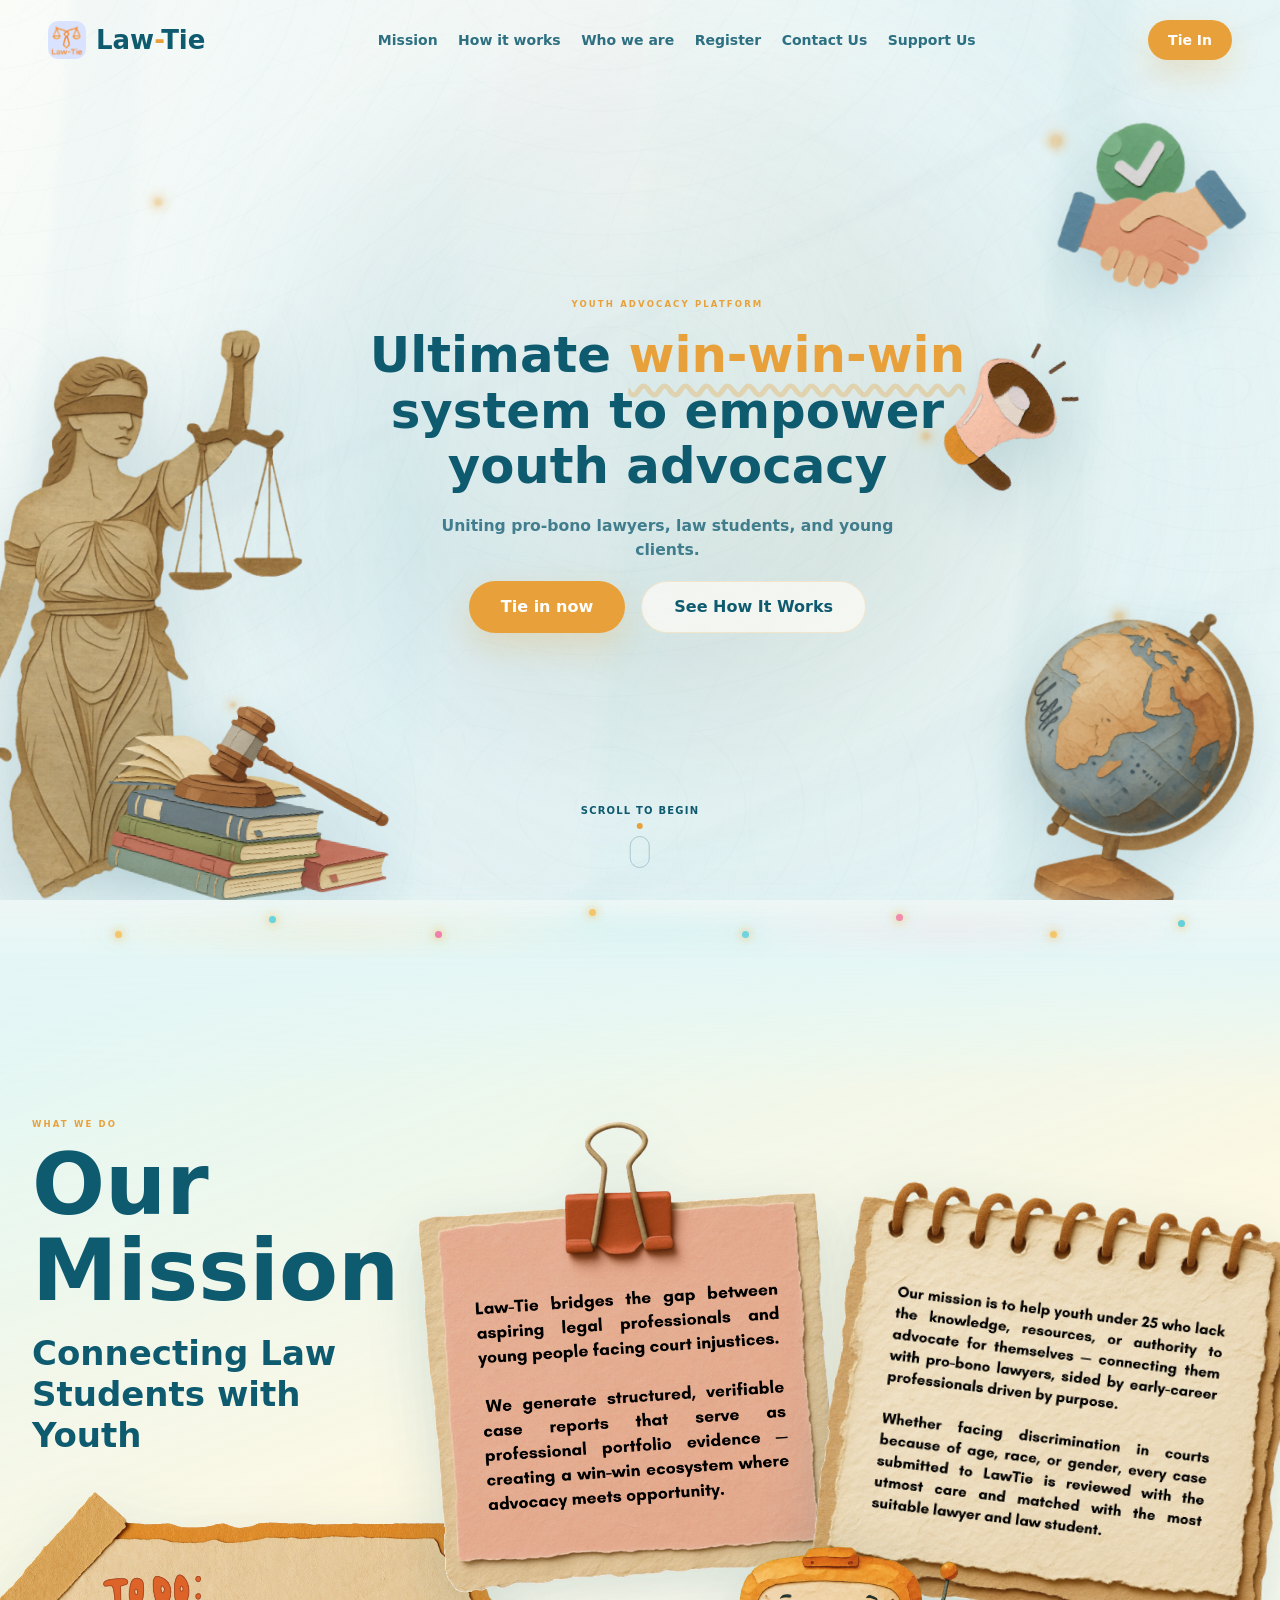
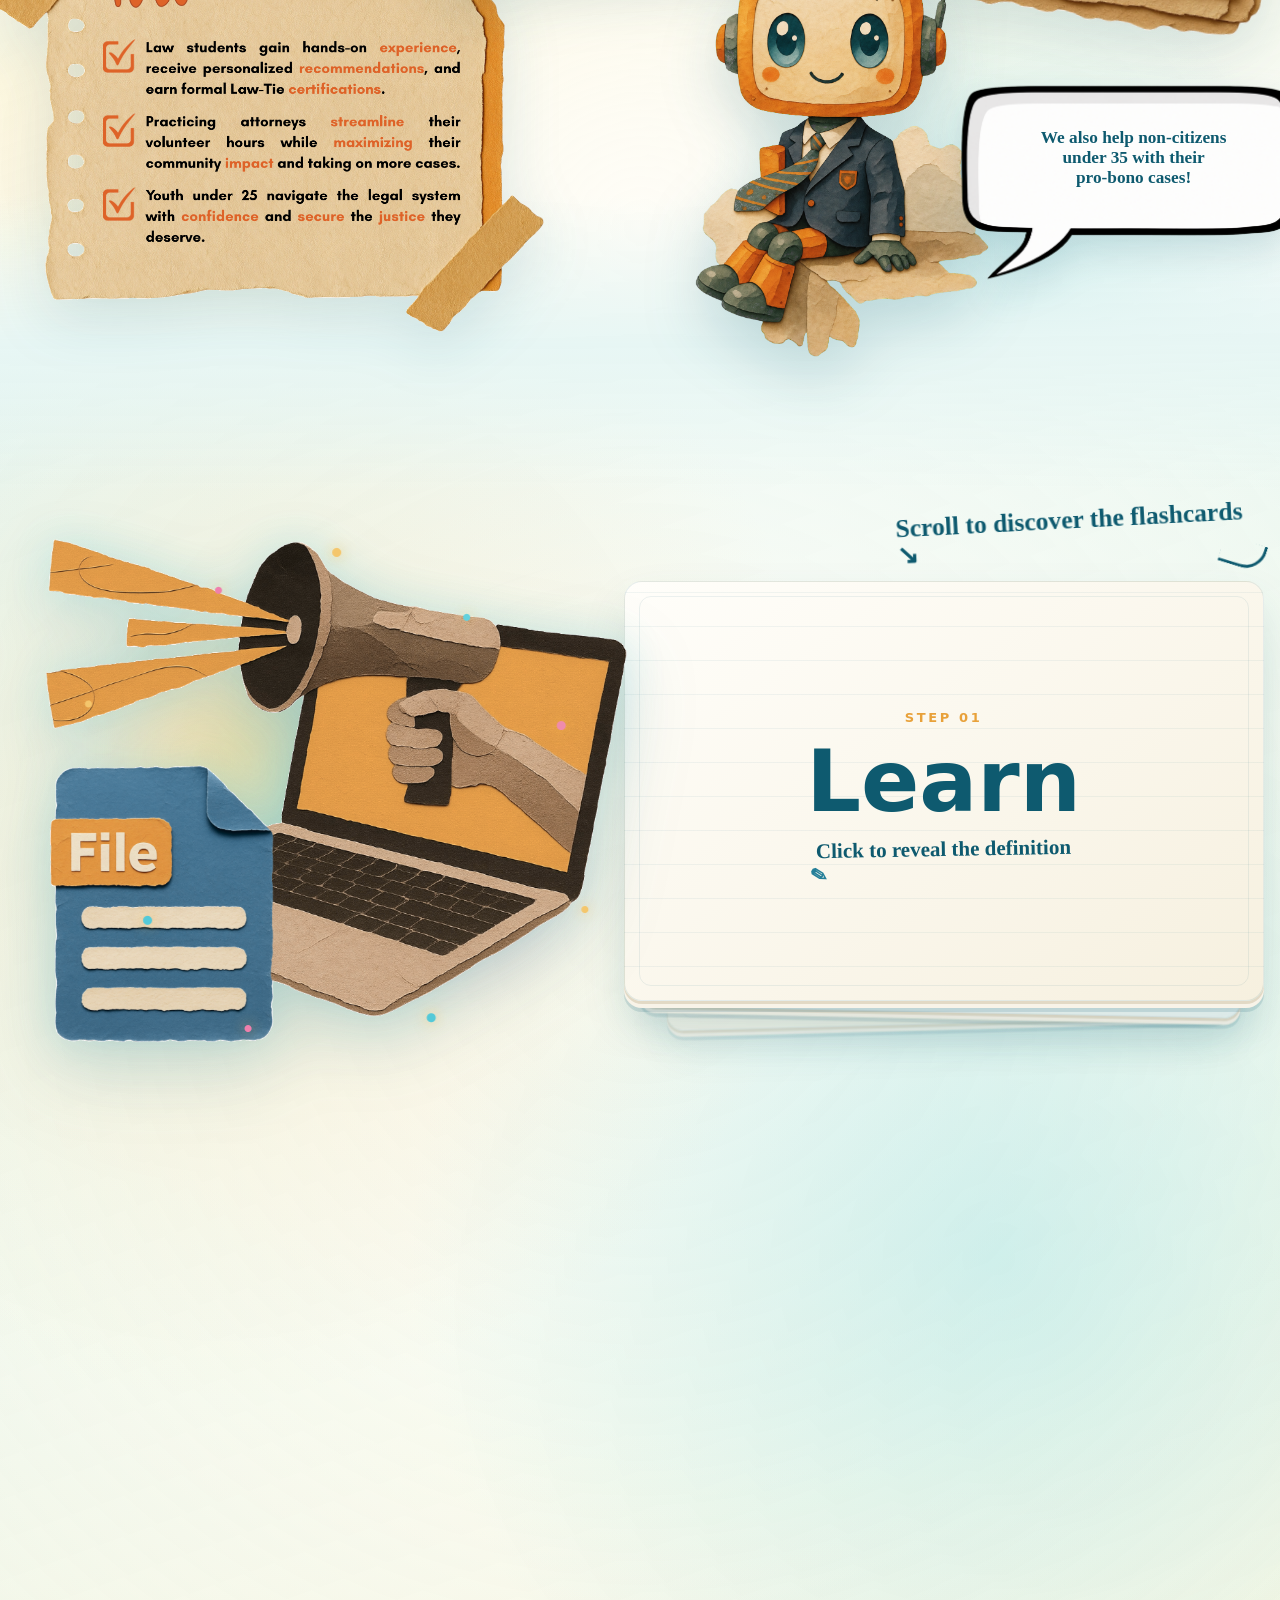
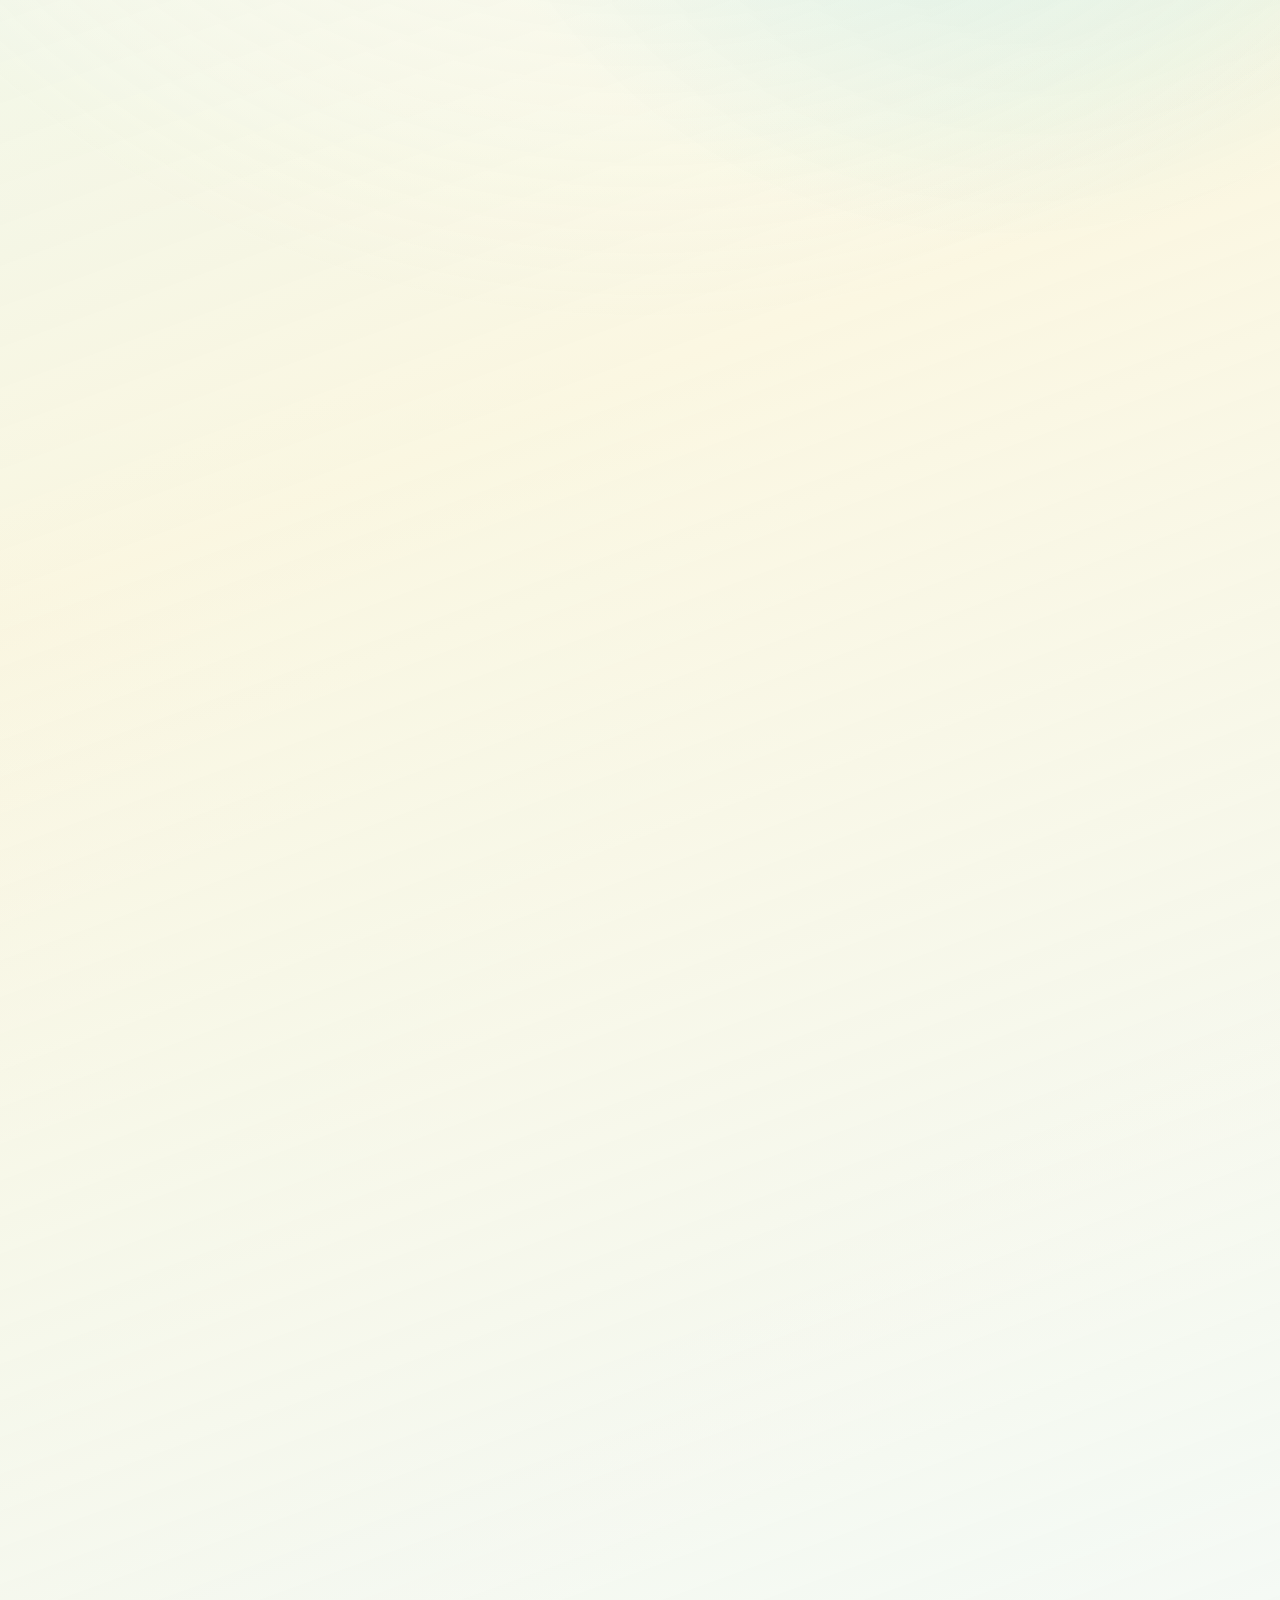
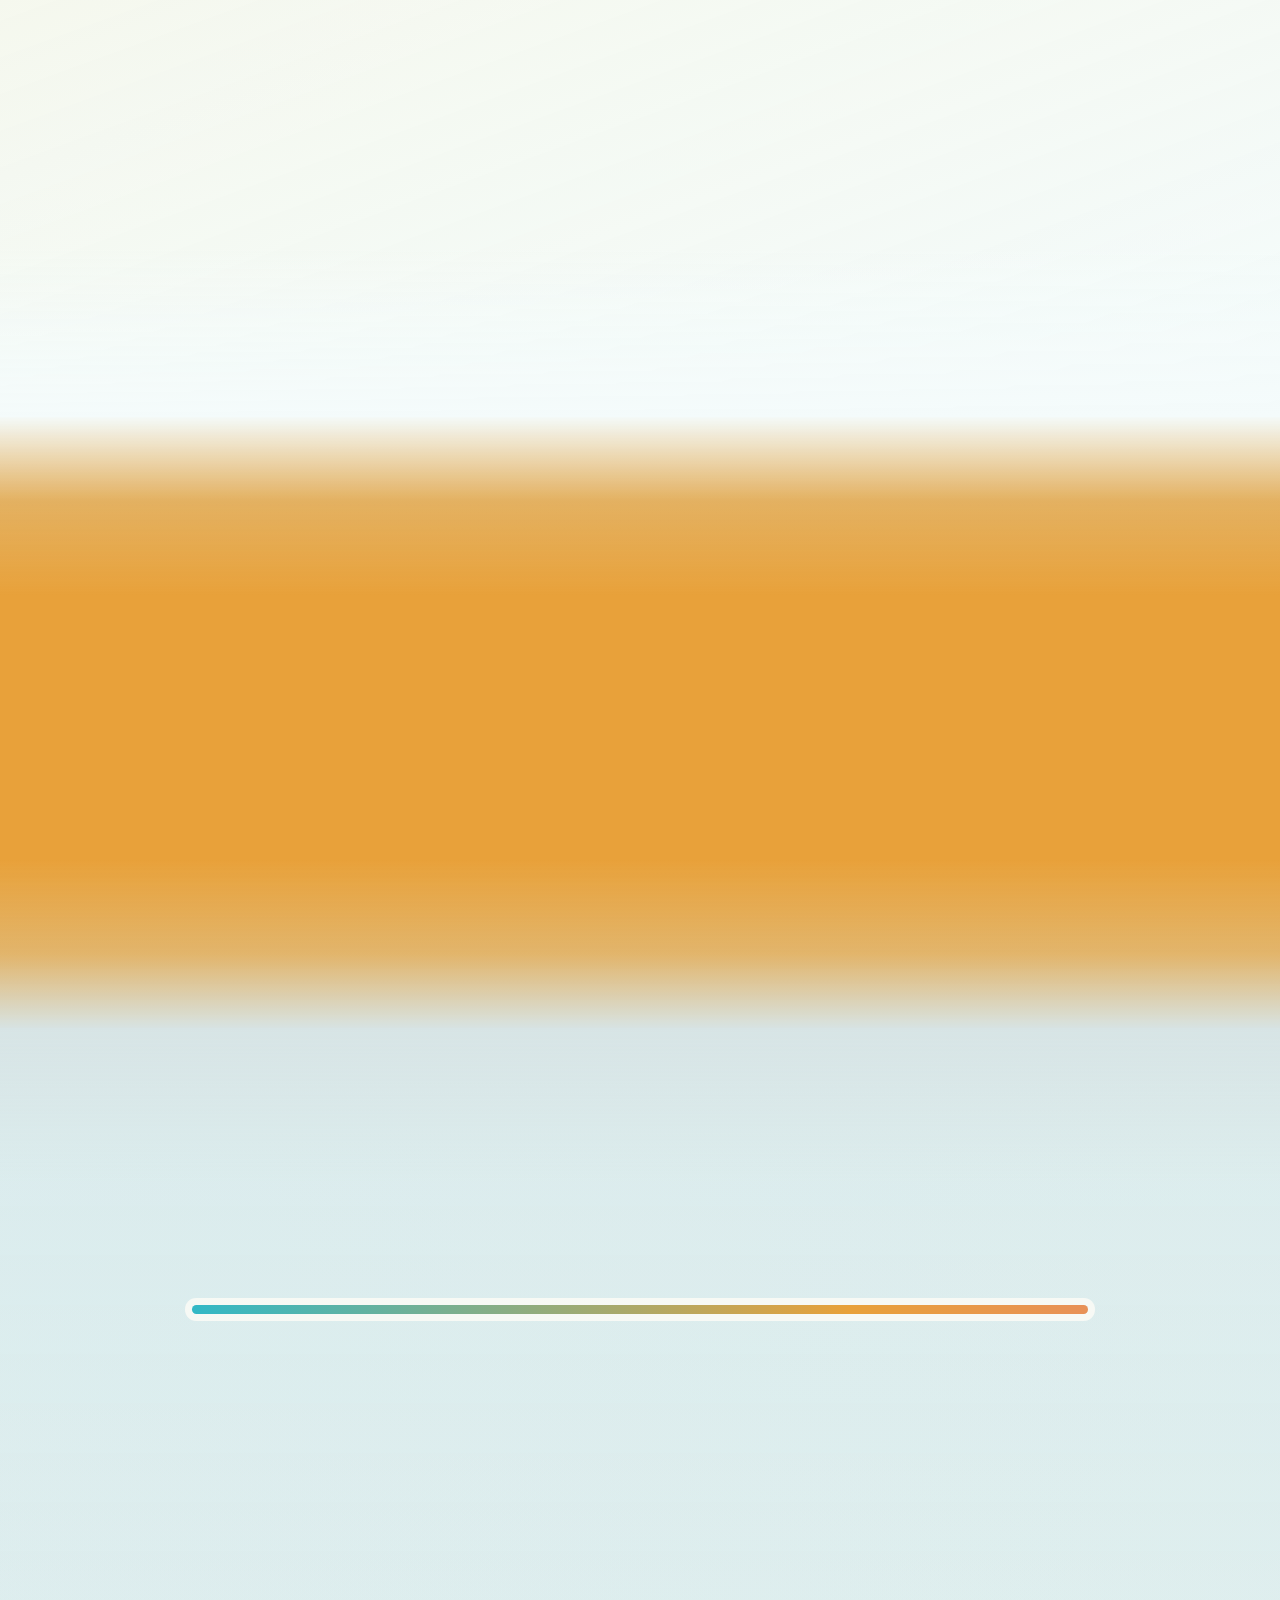
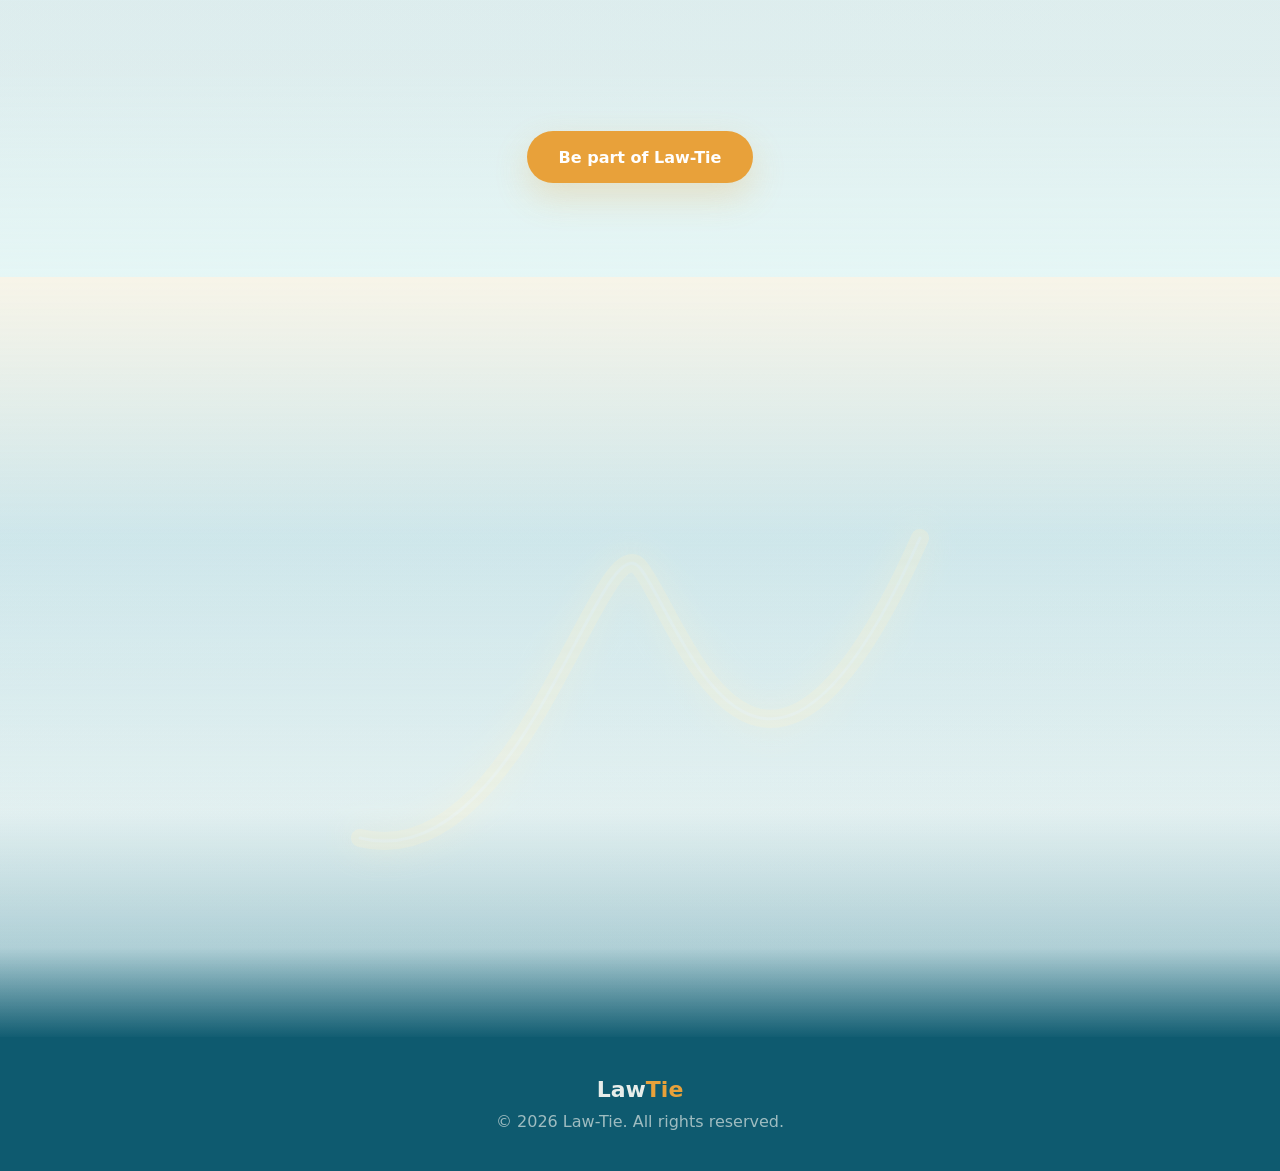
==== commit 6b5b8894: "edits join the movement and overall" ====
--- a/index.html
+++ b/index.html
@@ -213,7 +213,6 @@
       </section>
 
       <section class="join" id="join">
-        <img class="join-robot" src="media/join-waving-robot-no-paper-transparent.png" alt="A friendly waving ChatTIE robot" />
         <svg class="join-ribbon" viewBox="0 0 800 600" fill="none" aria-hidden="true">
           <path d="M 120 480 C 280 520, 360 160, 400 210 C 440 260, 520 540, 680 180" stroke="url(#join-ribbon-gradient)" stroke-width="18" stroke-linecap="round" filter="url(#join-glow)" />
           <path d="M 120 480 C 280 520, 360 160, 400 210 C 440 260, 520 540, 680 180" stroke="#fff8e7" stroke-width="3" stroke-linecap="round" />
--- a/styles.css
+++ b/styles.css
@@ -1776,7 +1776,8 @@
 .join {
   position: relative;
   display: grid;
-  grid-template-columns: minmax(120px, 1fr) minmax(0, min(700px, 58vw)) minmax(120px, 1fr);
+  grid-template-columns: minmax(0, 700px);
+  justify-content: center;
   align-items: center;
   min-height: 620px;
   margin-top: -2px;
@@ -1803,25 +1804,9 @@
   transform: translate(-50%, -50%);
 }
 
-.join-robot {
+.join-copy {
   position: relative;
   grid-column: 1;
-  grid-row: 1;
-  align-self: end;
-  justify-self: start;
-  z-index: 2;
-  width: min(100%, 380px);
-  max-height: 500px;
-  object-fit: contain;
-  object-position: center bottom;
-  filter: drop-shadow(0 24px 28px rgba(var(--ink-rgb), 0.2));
-  animation: join-robot-wave-float 4.6s ease-in-out infinite;
-  pointer-events: none;
-}
-
-.join-copy {
-  position: relative;
-  grid-column: 2;
   grid-row: 1;
   justify-self: center;
   z-index: 3;
